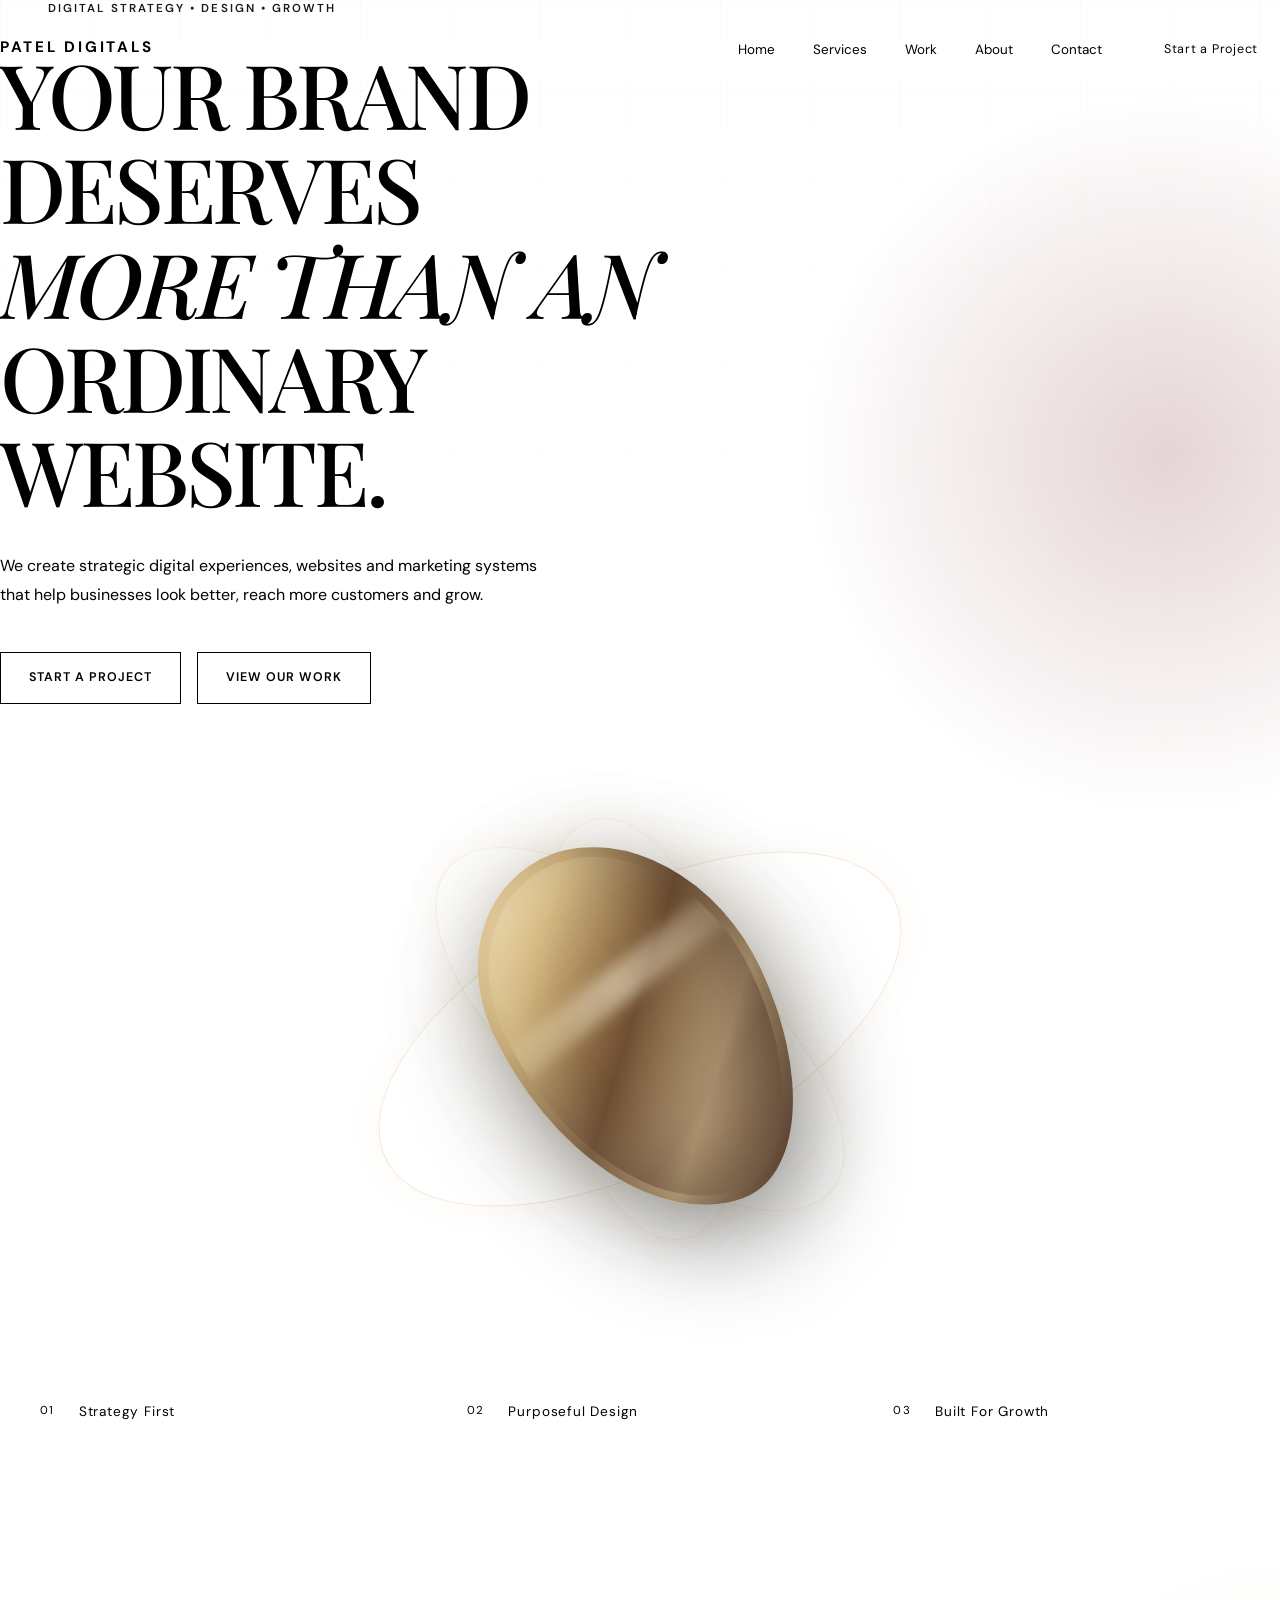
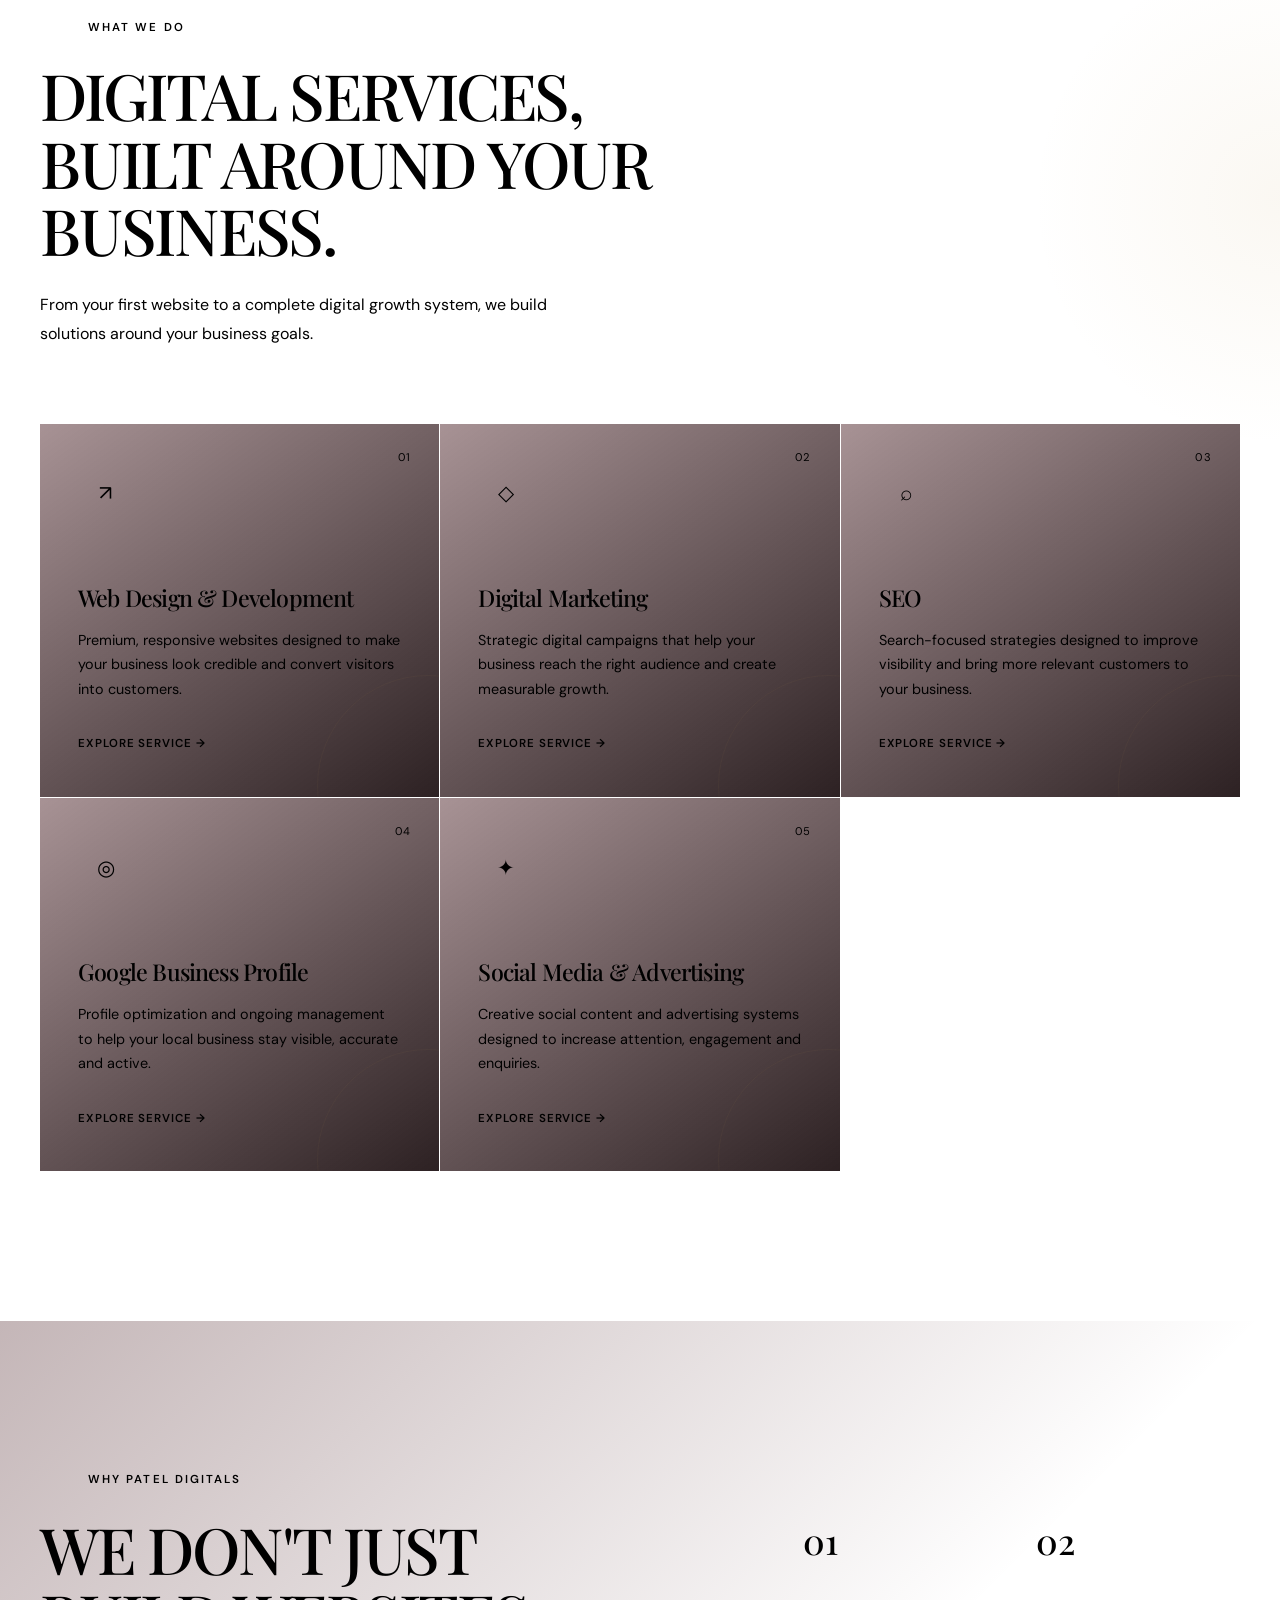
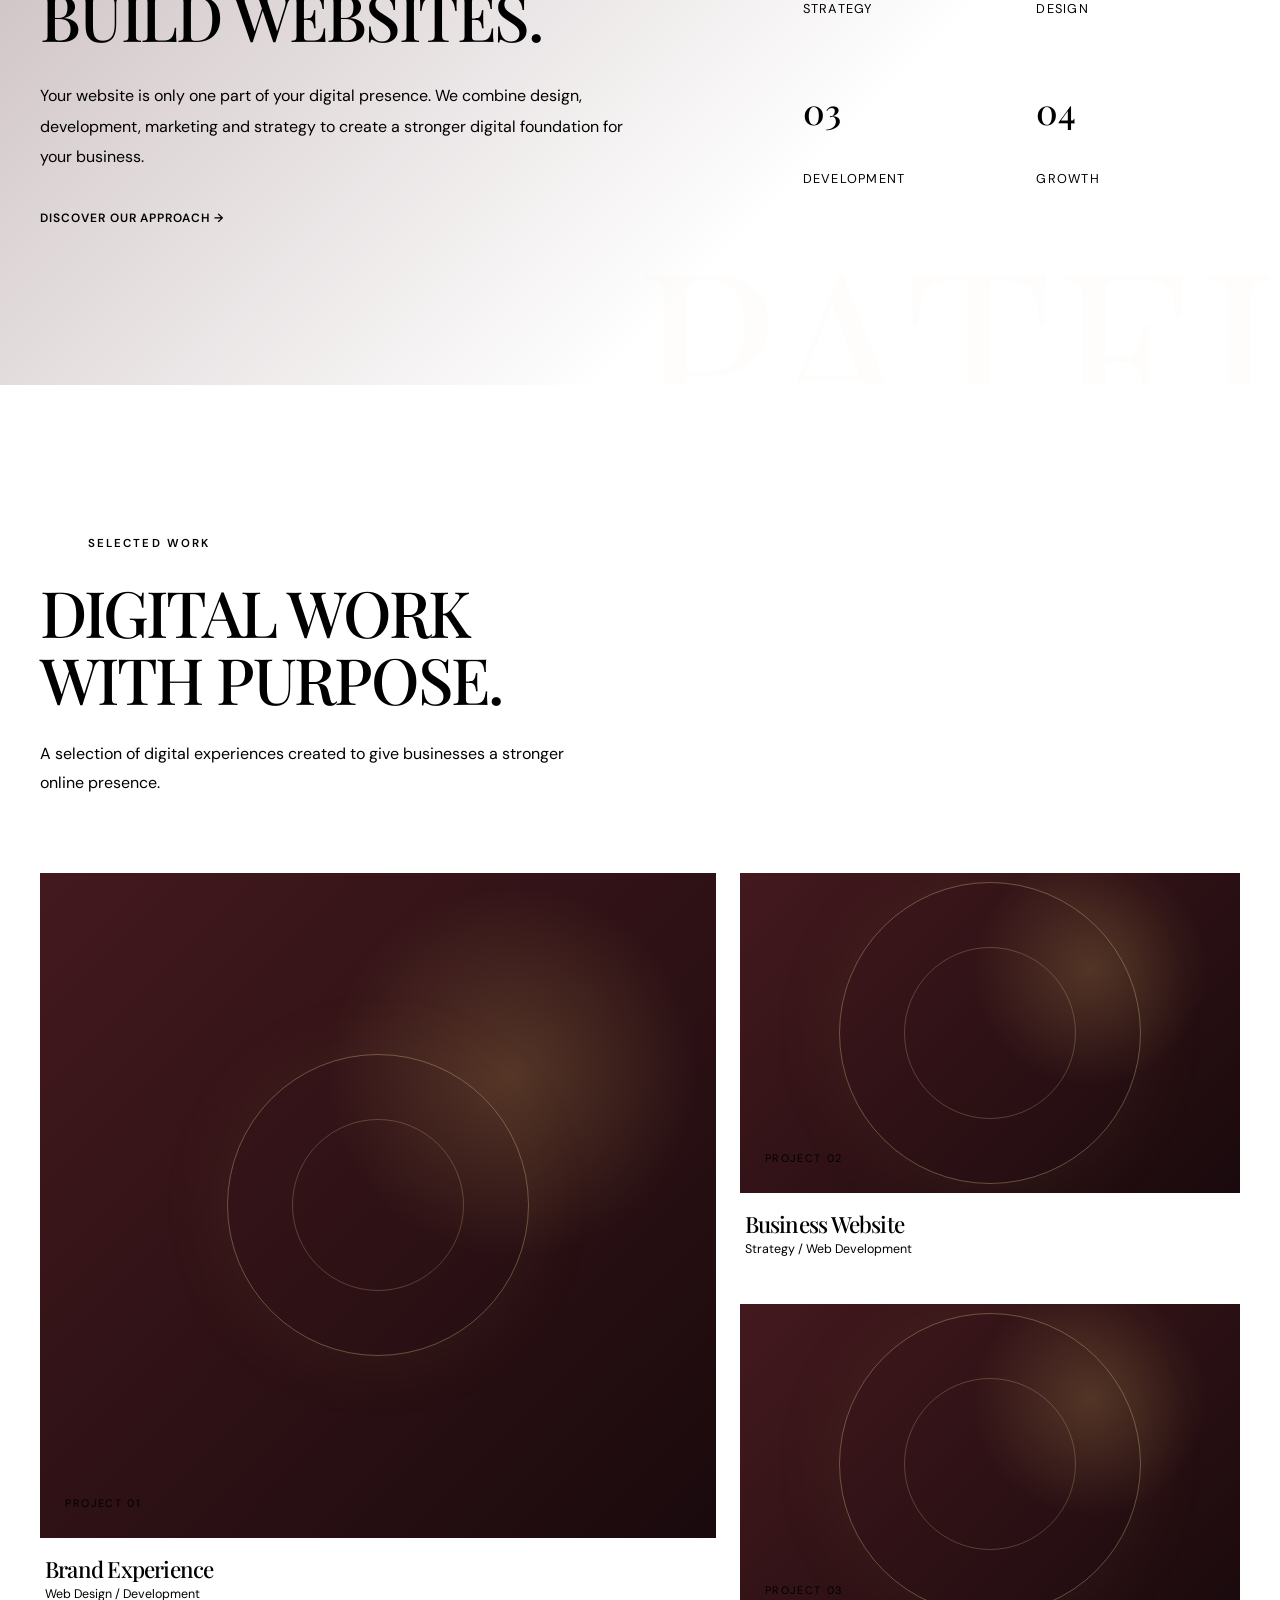
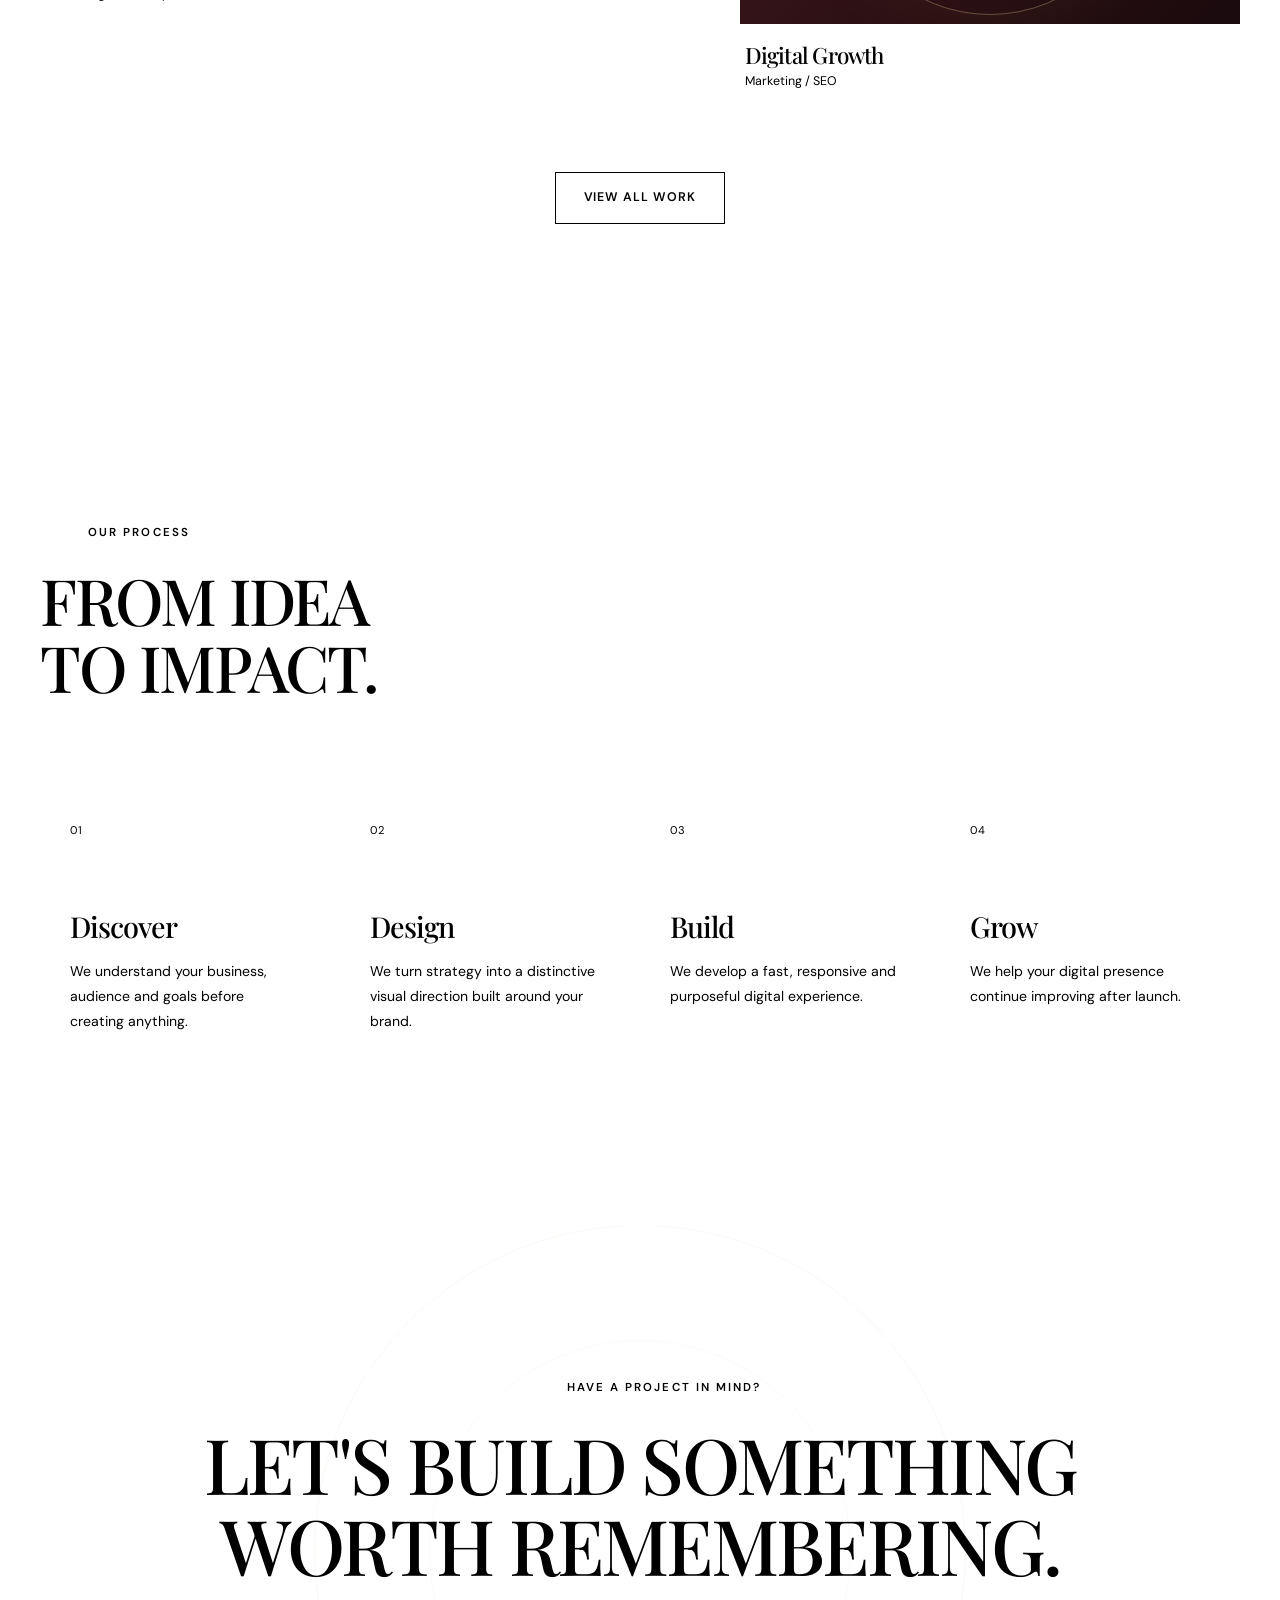
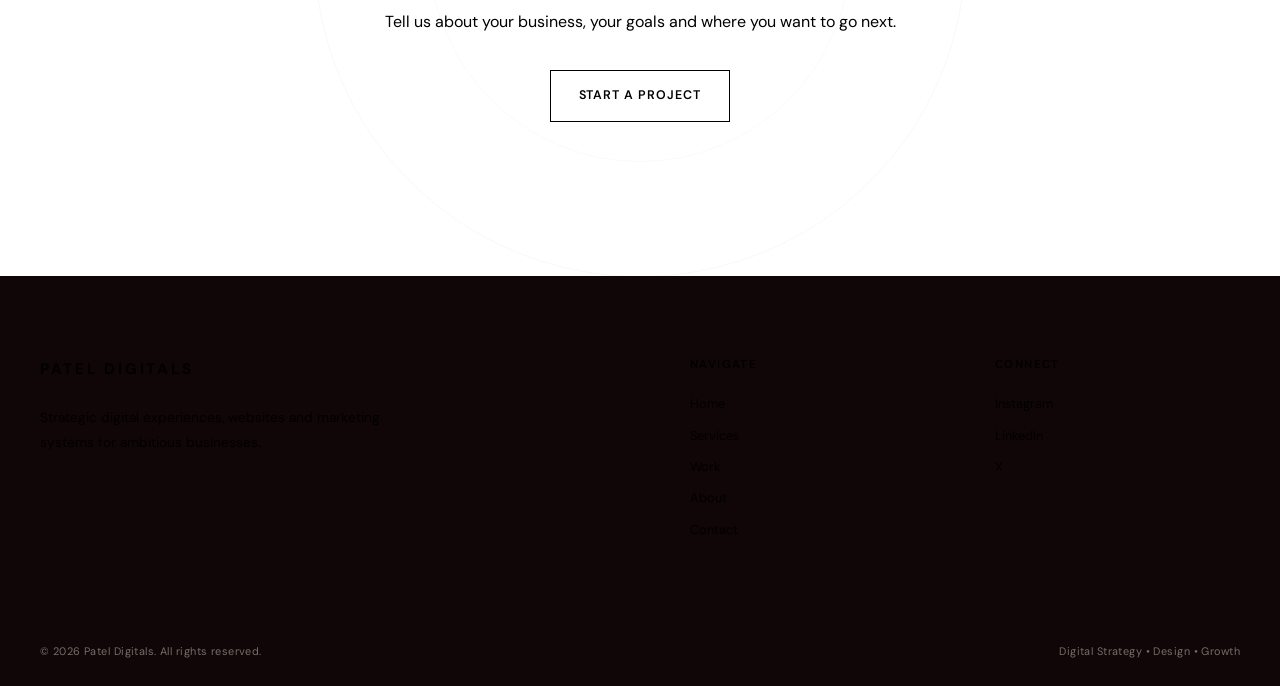
==== index.html @ 55281832 "Update index.html" ====
<!DOCTYPE html>
<html lang="en">

<head>
    <meta charset="UTF-8">

    <meta name="viewport" content="width=device-width, initial-scale=1.0">

    <meta name="description"
        content="Patel Digitals creates strategic websites, digital marketing systems and online experiences that help businesses grow.">

    <meta name="keywords"
        content="Patel Digitals, digital marketing, web development, SEO, Google Business Profile, social media marketing">

    <meta name="author" content="Patel Digitals">

    <title>Patel Digitals — Digital Experiences That Move Brands Forward</title>

    <!-- Google Fonts -->
    <link rel="preconnect" href="https://fonts.googleapis.com">
    <link rel="preconnect" href="https://fonts.gstatic.com" crossorigin>

    <link
        href="https://fonts.googleapis.com/css2?family=DM+Sans:wght@400;500;600;700&family=Playfair+Display:wght@500;600;700&display=swap"
        rel="stylesheet">

    <!-- Main CSS -->
    <link rel="stylesheet" href="css/style.css">

    <!-- Home CSS -->
    <link rel="stylesheet" href="css/home.css">

</head>

<body>

    <!-- =========================================
         NAVBAR
    ========================================== -->

    <header class="site-header">

        <nav class="navbar">

            <a href="index.html" class="brand">
                PATEL DIGITALS
            </a>

            <div class="nav-links">

                <a href="index.html">Home</a>

                <a href="services.html">Services</a>

                <a href="work.html">Work</a>

                <a href="about.html">About</a>

                <a href="contact.html">Contact</a>

            </div>

            <a href="contact.html" class="nav-project-btn">
                Start a Project
            </a>

            <button class="menu-toggle" aria-label="Open navigation menu">
                <span></span>
                <span></span>
                <span></span>
            </button>

        </nav>

    </header>


    <main>

        <!-- =========================================
             HERO SECTION
        ========================================== -->

        <section class="hero">

            <div class="hero-content">

                <p class="hero-eyebrow">
                    DIGITAL STRATEGY • DESIGN • GROWTH
                </p>

                <h1>
                    YOUR BRAND DESERVES
                    <span>MORE THAN AN</span>
                    ORDINARY WEBSITE.
                </h1>

                <p class="hero-description">
                    We create strategic digital experiences, websites
                    and marketing systems that help businesses look
                    better, reach more customers and grow.
                </p>

                <div class="hero-buttons">

                    <a href="contact.html" class="btn btn-primary">
                        Start a Project
                    </a>

                    <a href="work.html" class="btn btn-secondary">
                        View Our Work
                    </a>

                </div>

            </div>


            <!-- Premium Abstract Visual -->

            <div class="hero-visual">

                <div class="hero-orbit orbit-one"></div>

                <div class="hero-orbit orbit-two"></div>

                <div class="hero-orbit orbit-three"></div>

                <div class="hero-glow"></div>

                <div class="hero-shape">

                    <div class="shape-inner"></div>

                </div>

                <div class="hero-line line-one"></div>

                <div class="hero-line line-two"></div>

            </div>

        </section>


        <!-- =========================================
             TRUST / INTRO STRIP
        ========================================== -->

        <section class="intro-strip">

            <div class="intro-item">
                <span>01</span>
                <p>Strategy First</p>
            </div>

            <div class="intro-item">
                <span>02</span>
                <p>Purposeful Design</p>
            </div>

            <div class="intro-item">
                <span>03</span>
                <p>Built For Growth</p>
            </div>

        </section>


        <!-- =========================================
             SERVICES SECTION
        ========================================== -->

        <section class="services-section">

            <div class="section-heading">

                <p class="section-eyebrow">
                    WHAT WE DO
                </p>

                <h2>
                    DIGITAL SERVICES,
                    <span>BUILT AROUND YOUR BUSINESS.</span>
                </h2>

                <p class="section-description">
                    From your first website to a complete digital
                    growth system, we build solutions around your
                    business goals.
                </p>

            </div>


            <div class="services-grid">

                <article class="service-card">

                    <span class="service-number">01</span>

                    <div class="service-icon">
                        ↗
                    </div>

                    <h3>
                        Web Design &amp; Development
                    </h3>

                    <p>
                        Premium, responsive websites designed to
                        make your business look credible and convert
                        visitors into customers.
                    </p>

                    <a href="services.html">
                        Explore Service →
                    </a>

                </article>


                <article class="service-card">

                    <span class="service-number">02</span>

                    <div class="service-icon">
                        ◇
                    </div>

                    <h3>
                        Digital Marketing
                    </h3>

                    <p>
                        Strategic digital campaigns that help your
                        business reach the right audience and create
                        measurable growth.
                    </p>

                    <a href="services.html">
                        Explore Service →
                    </a>

                </article>


                <article class="service-card">

                    <span class="service-number">03</span>

                    <div class="service-icon">
                        ⌕
                    </div>

                    <h3>
                        SEO
                    </h3>

                    <p>
                        Search-focused strategies designed to improve
                        visibility and bring more relevant customers
                        to your business.
                    </p>

                    <a href="services.html">
                        Explore Service →
                    </a>

                </article>


                <article class="service-card">

                    <span class="service-number">04</span>

                    <div class="service-icon">
                        ◎
                    </div>

                    <h3>
                        Google Business Profile
                    </h3>

                    <p>
                        Profile optimization and ongoing management
                        to help your local business stay visible,
                        accurate and active.
                    </p>

                    <a href="services.html">
                        Explore Service →
                    </a>

                </article>


                <article class="service-card">

                    <span class="service-number">05</span>

                    <div class="service-icon">
                        ✦
                    </div>

                    <h3>
                        Social Media &amp; Advertising
                    </h3>

                    <p>
                        Creative social content and advertising
                        systems designed to increase attention,
                        engagement and enquiries.
                    </p>

                    <a href="services.html">
                        Explore Service →
                    </a>

                </article>

            </div>

        </section>


        <!-- =========================================
             WHY PATEL DIGITALS
        ========================================== -->

        <section class="about-preview">

            <div class="about-preview-content">

                <p class="section-eyebrow">
                    WHY PATEL DIGITALS
                </p>

                <h2>
                    WE DON'T JUST
                    <span>BUILD WEBSITES.</span>
                </h2>

                <p>
                    Your website is only one part of your digital
                    presence. We combine design, development,
                    marketing and strategy to create a stronger
                    digital foundation for your business.
                </p>

                <a href="about.html" class="text-link">
                    Discover Our Approach →
                </a>

            </div>


            <div class="about-preview-stats">

                <div class="stat">
                    <strong>01</strong>
                    <span>Strategy</span>
                </div>

                <div class="stat">
                    <strong>02</strong>
                    <span>Design</span>
                </div>

                <div class="stat">
                    <strong>03</strong>
                    <span>Development</span>
                </div>

                <div class="stat">
                    <strong>04</strong>
                    <span>Growth</span>
                </div>

            </div>

        </section>


        <!-- =========================================
             SELECTED WORK
        ========================================== -->

        <section class="work-section">

            <div class="section-heading work-heading">

                <p class="section-eyebrow">
                    SELECTED WORK
                </p>

                <h2>
                    DIGITAL WORK
                    <span>WITH PURPOSE.</span>
                </h2>

                <p class="section-description">
                    A selection of digital experiences created to
                    give businesses a stronger online presence.
                </p>

            </div>


            <div class="work-grid">

                <a href="work.html" class="work-card work-large">

                    <div class="work-image">
                        <span>PROJECT 01</span>
                    </div>

                    <div class="work-info">
                        <h3>Brand Experience</h3>
                        <p>Web Design / Development</p>
                    </div>

                </a>


                <a href="work.html" class="work-card">

                    <div class="work-image">
                        <span>PROJECT 02</span>
                    </div>

                    <div class="work-info">
                        <h3>Business Website</h3>
                        <p>Strategy / Web Development</p>
                    </div>

                </a>


                <a href="work.html" class="work-card">

                    <div class="work-image">
                        <span>PROJECT 03</span>
                    </div>

                    <div class="work-info">
                        <h3>Digital Growth</h3>
                        <p>Marketing / SEO</p>
                    </div>

                </a>

            </div>


            <div class="center-button">

                <a href="work.html" class="btn btn-secondary">
                    View All Work
                </a>

            </div>

        </section>


        <!-- =========================================
             PROCESS
        ========================================== -->

        <section class="process-section">

            <div class="section-heading">

                <p class="section-eyebrow">
                    OUR PROCESS
                </p>

                <h2>
                    FROM IDEA
                    <span>TO IMPACT.</span>
                </h2>

            </div>


            <div class="process-grid">

                <div class="process-item">

                    <span>01</span>

                    <h3>Discover</h3>

                    <p>
                        We understand your business, audience and
                        goals before creating anything.
                    </p>

                </div>


                <div class="process-item">

                    <span>02</span>

                    <h3>Design</h3>

                    <p>
                        We turn strategy into a distinctive visual
                        direction built around your brand.
                    </p>

                </div>


                <div class="process-item">

                    <span>03</span>

                    <h3>Build</h3>

                    <p>
                        We develop a fast, responsive and purposeful
                        digital experience.
                    </p>

                </div>


                <div class="process-item">

                    <span>04</span>

                    <h3>Grow</h3>

                    <p>
                        We help your digital presence continue
                        improving after launch.
                    </p>

                </div>

            </div>

        </section>


        <!-- =========================================
             FINAL CTA
        ========================================== -->

        <section class="final-cta">

            <p class="section-eyebrow">
                HAVE A PROJECT IN MIND?
            </p>

            <h2>
                LET'S BUILD SOMETHING
                <span>WORTH REMEMBERING.</span>
            </h2>

            <p>
                Tell us about your business, your goals and where
                you want to go next.
            </p>

            <a href="contact.html" class="btn btn-primary">
                Start a Project
            </a>

        </section>

    </main>


    <!-- =========================================
         FOOTER
    ========================================== -->

    <footer class="site-footer">

        <div class="footer-main">

            <div class="footer-brand">

                <a href="index.html">
                    PATEL DIGITALS
                </a>

                <p>
                    Strategic digital experiences,
                    websites and marketing systems
                    for ambitious businesses.
                </p>

            </div>


            <div class="footer-links">

                <div>
                    <h4>Navigate</h4>

                    <a href="index.html">Home</a>
                    <a href="services.html">Services</a>
                    <a href="work.html">Work</a>
                    <a href="about.html">About</a>
                    <a href="contact.html">Contact</a>
                </div>


                <div>
                    <h4>Connect</h4>

                    <a href="#">Instagram</a>
                    <a href="#">LinkedIn</a>
                    <a href="#">X</a>
                </div>

            </div>

        </div>


        <div class="footer-bottom">

            <p>
© <span data-current-year>2026</span> Patel Digitals. All rights reserved.            </p>

            <p>
                Digital Strategy • Design • Growth
            </p>

        </div>

    </footer>


    <!-- JavaScript -->
    <script src="js/script.js"></script>

</body>

</html>
---- css/style.css ----
```css
/* =========================================================
   PATEL DIGITALS
   PREMIUM LUXURY AGENCY
   GLOBAL DESIGN SYSTEM
========================================================= */


/* =========================================================
   01. ROOT VARIABLES
========================================================= */

:root {

    /* Brand Colors */
    --burgundy-black: #16090b;
    --burgundy-deep: #210d10;
    --burgundy: #351519;
    --burgundy-soft: #481c21;

    /* Gold */
    --gold: #c6a15b;
    --gold-light: #e1c98d;
    --gold-dark: #8f6d35;

    /* Typography */
    --ivory: #f4eee3;
    --ivory-soft: #d8d0c4;
    --muted: #a99f94;

    /* UI */
    --border: rgba(198, 161, 91, 0.25);
    --border-light: rgba(244, 238, 227, 0.12);

    /* Background */
    --background: #16090b;
    --background-alt: #1c0b0e;

    /* Effects */
    --shadow: 0 25px 70px rgba(0, 0, 0, 0.35);
    --gold-glow: 0 0 45px rgba(198, 161, 91, 0.12);

    /* Layout */
    --container: 1240px;
    --radius: 2px;

}


/* =========================================================
   02. RESET
========================================================= */

* {
    margin: 0;
    padding: 0;
    box-sizing: border-box;
}

html {
    scroll-behavior: smooth;
}

body {

    background:
        radial-gradient(
            circle at 75% 10%,
            rgba(99, 39, 43, 0.18),
            transparent 35%
        ),
        var(--background);

    color: var(--ivory);

    font-family: "DM Sans", sans-serif;

    line-height: 1.6;

    overflow-x: hidden;

    -webkit-font-smoothing: antialiased;
}


body::selection {
    background: var(--gold);
    color: var(--burgundy-black);
}


img {
    max-width: 100%;
    display: block;
}


a {
    color: inherit;
    text-decoration: none;
}


button {
    font: inherit;
}


ul,
ol {
    list-style: none;
}


/* =========================================================
   03. GLOBAL CONTAINER
========================================================= */

.container {

    width: min(
        calc(100% - 80px),
        var(--container)
    );

    margin-inline: auto;
}


/* =========================================================
   04. TYPOGRAPHY
========================================================= */

h1,
h2,
h3 {

    font-family: "Playfair Display", serif;

    font-weight: 500;

    letter-spacing: -0.035em;

    line-height: 1.05;
}


h1 {
    font-size: clamp(3.5rem, 7vw, 7rem);
}


h2 {
    font-size: clamp(2.8rem, 5vw, 5.5rem);
}


h3 {
    font-size: 1.7rem;
}


p {
    color: var(--ivory-soft);
}


/* =========================================================
   05. SECTION EYEBROW
========================================================= */

.section-eyebrow,
.hero-eyebrow {

    display: flex;

    align-items: center;

    gap: 14px;

    color: var(--gold-light);

    font-family: "DM Sans", sans-serif;

    font-size: 0.72rem;

    font-weight: 600;

    letter-spacing: 0.18em;

    text-transform: uppercase;
}


.section-eyebrow::before,
.hero-eyebrow::before {

    content: "";

    width: 34px;

    height: 1px;

    background: var(--gold);
}


/* =========================================================
   06. HEADER / NAVBAR
========================================================= */

.site-header {

    position: absolute;

    top: 0;
    left: 0;

    width: 100%;

    z-index: 100;
}


.navbar {

    width: min(
        calc(100% - 80px),
        var(--container)
    );

    min-height: 100px;

    margin: auto;

    display: flex;

    align-items: center;

    justify-content: space-between;

    gap: 40px;

    border-bottom: 1px solid var(--border-light);
}


/* Brand */

.brand {

    font-family: "DM Sans", sans-serif;

    font-size: 0.95rem;

    font-weight: 700;

    letter-spacing: 0.18em;

    color: var(--ivory);

    white-space: nowrap;
}


.brand::after {

    content: "";

    display: block;

    width: 28px;

    height: 1px;

    margin-top: 5px;

    background: var(--gold);
}


/* Navigation */

.nav-links {

    display: flex;

    align-items: center;

    gap: 38px;

    margin-left: auto;
}


.nav-links a {

    position: relative;

    color: var(--ivory-soft);

    font-size: 0.84rem;

    transition:
        color 0.3s ease;
}


.nav-links a::after {

    content: "";

    position: absolute;

    left: 0;
    bottom: -8px;

    width: 0;
    height: 1px;

    background: var(--gold);

    transition: width 0.3s ease;
}


.nav-links a:hover {

    color: var(--ivory);
}


.nav-links a:hover::after {

    width: 100%;
}


/* Navbar Project Button */

.nav-project-btn {

    padding: 13px 22px;

    border: 1px solid var(--gold);

    color: var(--ivory);

    font-size: 0.78rem;

    letter-spacing: 0.06em;

    transition:
        background 0.3s ease,
        color 0.3s ease,
        box-shadow 0.3s ease;
}


.nav-project-btn:hover {

    background: var(--gold);

    color: var(--burgundy-black);

    box-shadow: var(--gold-glow);
}


/* Mobile Menu */

.menu-toggle {

    display: none;

    width: 42px;
    height: 42px;

    border: 1px solid var(--border);

    background: transparent;

    cursor: pointer;

    flex-direction: column;

    align-items: center;

    justify-content: center;

    gap: 5px;
}


.menu-toggle span {

    width: 18px;
    height: 1px;

    background: var(--ivory);
}


/* =========================================================
   07. BUTTON SYSTEM
========================================================= */

.btn {

    display: inline-flex;

    align-items: center;

    justify-content: center;

    min-height: 52px;

    padding: 0 28px;

    border: 1px solid transparent;

    font-size: 0.78rem;

    font-weight: 600;

    letter-spacing: 0.08em;

    text-transform: uppercase;

    transition:
        transform 0.3s ease,
        background 0.3s ease,
        color 0.3s ease,
        border-color 0.3s ease,
        box-shadow 0.3s ease;
}


.btn:hover {

    transform: translateY(-3px);
}


/* Primary */

.btn-primary {

    background: var(--gold);

    color: var(--burgundy-black);

    border-color: var(--gold);
}


.btn-primary:hover {

    background: var(--gold-light);

    box-shadow: 0 15px 40px rgba(198, 161, 91, 0.16);
}


/* Secondary */

.btn-secondary {

    background: transparent;

    color: var(--ivory);

    border-color: var(--border);
}


.btn-secondary:hover {

    border-color: var(--gold);

    color: var(--gold-light);

    background: rgba(198, 161, 91, 0.04);
}


/* =========================================================
   08. SECTION HEADING
========================================================= */

.section-heading {

    max-width: 850px;

    margin-bottom: 75px;
}


.section-heading h2 {

    margin-top: 24px;

    color: var(--ivory);
}


.section-heading h2 span {

    display: block;

    color: var(--gold-light);
}


.section-description {

    max-width: 570px;

    margin-top: 28px;

    font-size: 1rem;

    line-height: 1.8;

    color: var(--muted);
}


/* =========================================================
   09. INTRO STRIP
========================================================= */

.intro-strip {

    display: grid;

    grid-template-columns: repeat(3, 1fr);

    border-top: 1px solid var(--border);

    border-bottom: 1px solid var(--border);

    background: rgba(255, 255, 255, 0.015);
}


.intro-item {

    min-height: 115px;

    padding: 25px 40px;

    display: flex;

    align-items: center;

    gap: 24px;

    border-right: 1px solid var(--border);
}


.intro-item:last-child {
    border-right: none;
}


.intro-item span {

    color: var(--gold);

    font-size: 0.72rem;

    letter-spacing: 0.12em;
}


.intro-item p {

    color: var(--ivory);

    font-size: 0.85rem;

    letter-spacing: 0.06em;
}


/* =========================================================
   10. SERVICES
========================================================= */

.services-section {

    padding: 150px 40px;

    max-width: var(--container);

    margin: auto;
}


.services-grid {

    display: grid;

    grid-template-columns: repeat(3, 1fr);

    gap: 1px;

    background: var(--border);
}


.service-card {

    position: relative;

    min-height: 350px;

    padding: 42px 38px;

    background:
        linear-gradient(
            145deg,
            rgba(72, 28, 33, 0.48),
            rgba(22, 9, 11, 0.9)
        );

    overflow: hidden;

    transition:
        transform 0.4s ease,
        background 0.4s ease;
}


.service-card::before {

    content: "";

    position: absolute;

    top: 0;
    left: 0;

    width: 100%;
    height: 1px;

    background:
        linear-gradient(
            90deg,
            transparent,
            var(--gold),
            transparent
        );

    opacity: 0;

    transition: opacity 0.4s ease;
}


.service-card:hover {

    background:
        linear-gradient(
            145deg,
            rgba(91, 37, 42, 0.6),
            rgba(22, 9, 11, 0.95)
        );

    transform: translateY(-6px);

    z-index: 2;
}


.service-card:hover::before {
    opacity: 1;
}


.service-number {

    position: absolute;

    top: 25px;
    right: 28px;

    color: var(--gold);

    font-size: 0.7rem;

    letter-spacing: 0.12em;
}


.service-icon {

    width: 55px;
    height: 55px;

    margin-bottom: 65px;

    display: flex;

    align-items: center;
    justify-content: center;

    border: 1px solid var(--border);

    color: var(--gold-light);

    font-size: 1.3rem;
}


.service-card h3 {

    margin-bottom: 18px;

    color: var(--ivory);

    font-size: 1.45rem;
}


.service-card p {

    max-width: 330px;

    margin-bottom: 28px;

    color: var(--muted);

    font-size: 0.9rem;

    line-height: 1.7;
}


.service-card a {

    color: var(--gold-light);

    font-size: 0.72rem;

    font-weight: 600;

    letter-spacing: 0.08em;

    text-transform: uppercase;
}


/* =========================================================
   11. ABOUT PREVIEW
========================================================= */

.about-preview {

    padding: 150px max(40px, calc((100vw - 1240px) / 2));

    display: grid;

    grid-template-columns: 1.15fr 0.85fr;

    gap: 100px;

    background:
        linear-gradient(
            135deg,
            rgba(72, 28, 33, 0.32),
            transparent 65%
        );

    border-top: 1px solid var(--border-light);

    border-bottom: 1px solid var(--border-light);
}


.about-preview-content {

    max-width: 700px;
}


.about-preview-content h2 {

    margin-top: 25px;

    font-size: clamp(3rem, 5vw, 5.3rem);
}


.about-preview-content h2 span {

    display: block;

    color: var(--gold-light);
}


.about-preview-content > p:not(.section-eyebrow) {

    max-width: 590px;

    margin: 32px 0;

    color: var(--muted);

    line-height: 1.9;
}


.text-link {

    display: inline-block;

    color: var(--gold-light);

    font-size: 0.75rem;

    font-weight: 600;

    letter-spacing: 0.08em;

    text-transform: uppercase;

    border-bottom: 1px solid var(--gold);

    padding-bottom: 7px;
}


/* Stats */

.about-preview-stats {

    display: grid;

    grid-template-columns: repeat(2, 1fr);

    align-content: center;
}


.stat {

    min-height: 170px;

    padding: 30px;

    border-left: 1px solid var(--border);

    border-bottom: 1px solid var(--border);
}


.stat:nth-child(2n) {
    border-right: 1px solid var(--border);
}


.stat:nth-last-child(-n + 2) {
    border-bottom: none;
}


.stat strong {

    display: block;

    margin-bottom: 25px;

    color: var(--gold);

    font-family: "Playfair Display", serif;

    font-size: 2.2rem;

    font-weight: 500;
}


.stat span {

    color: var(--ivory-soft);

    font-size: 0.8rem;

    text-transform: uppercase;

    letter-spacing: 0.1em;
}


/* =========================================================
   12. WORK
========================================================= */

.work-section {

    max-width: var(--container);

    margin: auto;

    padding: 150px 40px;
}


.work-heading {

    display: flex;

    flex-direction: column;
}


.work-grid {

    display: grid;

    grid-template-columns: 1.35fr 1fr;

    gap: 24px;
}


.work-card {

    display: block;
}


.work-card:first-child {

    grid-row: span 2;
}


.work-image {

    position: relative;

    min-height: 320px;

    display: flex;

    align-items: flex-end;

    padding: 25px;

    overflow: hidden;

    background:
        radial-gradient(
            circle at 70% 30%,
            rgba(198, 161, 91, 0.25),
            transparent 28%
        ),
        linear-gradient(
            135deg,
            #43191e,
            #1a0a0d
        );

    border: 1px solid var(--border);

    transition: transform 0.5s ease;
}


.work-large .work-image {

    min-height: 665px;
}


.work-image::before {

    content: "";

    position: absolute;

    width: 300px;
    height: 300px;

    top: 50%;
    left: 50%;

    transform: translate(-50%, -50%);

    border: 1px solid rgba(225, 201, 141, 0.35);

    border-radius: 50%;

    box-shadow:
        0 0 80px rgba(198, 161, 91, 0.08);

    transition:
        transform 0.8s ease;
}


.work-image::after {

    content: "";

    position: absolute;

    width: 170px;
    height: 170px;

    top: 50%;
    left: 50%;

    transform: translate(-50%, -50%);

    border: 1px solid rgba(225, 201, 141, 0.25);

    border-radius: 50%;
}


.work-card:hover .work-image {

    transform: translateY(-5px);
}


.work-card:hover .work-image::before {

    transform:
        translate(-50%, -50%)
        rotate(20deg)
        scale(1.12);
}


.work-image span {

    position: relative;

    z-index: 2;

    color: var(--gold-light);

    font-size: 0.68rem;

    letter-spacing: 0.15em;
}


.work-info {

    padding: 20px 5px;
}


.work-info h3 {

    color: var(--ivory);

    font-size: 1.4rem;
}


.work-info p {

    margin-top: 4px;

    color: var(--muted);

    font-size: 0.78rem;
}


.center-button {

    margin-top: 60px;

    text-align: center;
}


/* =========================================================
   13. PROCESS
========================================================= */

.process-section {

    padding: 150px max(40px, calc((100vw - 1240px) / 2));

    border-top: 1px solid var(--border-light);

    background: var(--background-alt);
}


.process-grid {

    display: grid;

    grid-template-columns: repeat(4, 1fr);

    border-top: 1px solid var(--border);

    border-bottom: 1px solid var(--border);
}


.process-item {

    min-height: 300px;

    padding: 40px 30px;

    border-right: 1px solid var(--border);
}


.process-item:last-child {
    border-right: none;
}


.process-item > span {

    color: var(--gold);

    font-size: 0.7rem;

    letter-spacing: 0.12em;
}


.process-item h3 {

    margin-top: 70px;

    margin-bottom: 18px;

    font-size: 1.8rem;
}


.process-item p {

    max-width: 230px;

    color: var(--muted);

    font-size: 0.88rem;

    line-height: 1.75;
}


/* =========================================================
   14. FINAL CTA
========================================================= */

.final-cta {

    min-height: 650px;

    padding: 120px 40px;

    display: flex;

    flex-direction: column;

    align-items: center;

    justify-content: center;

    text-align: center;

    background:
        radial-gradient(
            circle at center,
            rgba(99, 39, 43, 0.5),
            transparent 48%
        ),
        var(--burgundy-black);

    border-top: 1px solid var(--border);
}


.final-cta h2 {

    max-width: 1000px;

    margin: 25px auto;

    font-size: clamp(3.2rem, 6vw, 6.5rem);
}


.final-cta h2 span {

    display: block;

    color: var(--gold-light);
}


.final-cta > p:not(.section-eyebrow) {

    max-width: 560px;

    margin-bottom: 35px;

    color: var(--muted);
}


/* =========================================================
   15. FOOTER
========================================================= */

.site-footer {

    padding: 80px max(40px, calc((100vw - 1240px) / 2)) 25px;

    border-top: 1px solid var(--border);

    background: #100608;
}


.footer-main {

    display: grid;

    grid-template-columns: 1fr 1fr;

    gap: 100px;

    padding-bottom: 70px;
}


.footer-brand > a {

    font-weight: 700;

    font-size: 0.95rem;

    letter-spacing: 0.18em;
}


.footer-brand p {

    max-width: 350px;

    margin-top: 25px;

    color: var(--muted);

    font-size: 0.85rem;

    line-height: 1.8;
}


.footer-links {

    display: grid;

    grid-template-columns: repeat(2, 1fr);

    gap: 60px;
}


.footer-links h4 {

    margin-bottom: 20px;

    color: var(--gold-light);

    font-size: 0.72rem;

    font-weight: 600;

    letter-spacing: 0.12em;

    text-transform: uppercase;
}


.footer-links a {

    display: block;

    width: fit-content;

    margin-bottom: 11px;

    color: var(--muted);

    font-size: 0.8rem;

    transition: color 0.3s ease;
}


.footer-links a:hover {

    color: var(--ivory);
}


.footer-bottom {

    display: flex;

    align-items: center;

    justify-content: space-between;

    gap: 30px;

    padding-top: 22px;

    border-top: 1px solid var(--border-light);
}


.footer-bottom p {

    color: #766e67;

    font-size: 0.68rem;

    letter-spacing: 0.04em;
}


/* =========================================================
   16. SCROLLBAR
========================================================= */

::-webkit-scrollbar {
    width: 8px;
}


::-webkit-scrollbar-track {
    background: var(--burgundy-black);
}


::-webkit-scrollbar-thumb {

    background: var(--burgundy-soft);

    border-radius: 10px;
}


::-webkit-scrollbar-thumb:hover {

    background: var(--gold-dark);
}


/* =========================================================
   17. RESPONSIVE — TABLET
========================================================= */

@media (max-width: 1000px) {

    .navbar {

        width: min(
            calc(100% - 50px),
            var(--container)
        );
    }


    .nav-links {

        gap: 22px;
    }


    .nav-project-btn {
        display: none;
    }


    .services-grid {

        grid-template-columns: repeat(2, 1fr);
    }


    .about-preview {

        grid-template-columns: 1fr;

        gap: 70px;
    }


    .work-grid {

        grid-template-columns: 1fr 1fr;
    }


    .work-card:first-child {

        grid-column: span 2;

        grid-row: auto;
    }


    .work-large .work-image {

        min-height: 500px;
    }


    .process-grid {

        grid-template-columns: repeat(2, 1fr);
    }


    .process-item:nth-child(2) {

        border-right: none;
    }


    .process-item:nth-child(-n + 2) {

        border-bottom: 1px solid var(--border);
    }


    .footer-main {

        grid-template-columns: 1fr;
    }

}


/* =========================================================
   18. RESPONSIVE — MOBILE
========================================================= */

@media (max-width: 700px) {

    .container {

        width: calc(100% - 40px);
    }


    .navbar {

        width: calc(100% - 40px);

        min-height: 82px;
    }


    .nav-links {

        display: none;
    }


    .menu-toggle {

        display: flex;
    }


    h1 {

        font-size: clamp(3rem, 15vw, 5rem);
    }


    h2 {

        font-size: clamp(2.6rem, 13vw, 4.5rem);
    }


    .intro-strip {

        grid-template-columns: 1fr;
    }


    .intro-item {

        min-height: 85px;

        padding: 20px;
        
        border-right: none;

        border-bottom: 1px solid var(--border);
    }


    .intro-item:last-child {

        border-bottom: none;
    }


    .services-section,
    .work-section {

        padding: 100px 20px;
    }


    .services-grid {

        grid-template-columns: 1fr;
    }


    .service-card {

        min-height: 320px;

        padding: 35px 28px;
    }


    .service-icon {

        margin-bottom: 50px;
    }


    .about-preview {

        padding: 100px 20px;

        gap: 60px;
    }


    .about-preview-stats {

        grid-template-columns: 1fr 1fr;
    }


    .stat {

        min-height: 140px;

        padding: 22px;
    }


    .work-grid {

        grid-template-columns: 1fr;
    }


    .work-card:first-child {

        grid-column: auto;
    }


    .work-large .work-image,
    .work-image {

        min-height: 380px;
    }


    .process-section {

        padding: 100px 20px;
    }


    .process-grid {

        grid-template-columns: 1fr;
    }


    .process-item {

        min-height: auto;

        padding: 35px 25px;

        border-right: none;

        border-bottom: 1px solid var(--border);
    }


    .process-item:nth-child(2) {

        border-right: none;
    }


    .process-item:last-child {

        border-bottom: none;
    }


    .process-item h3 {

        margin-top: 40px;
    }


    .final-cta {

        min-height: 550px;

        padding: 90px 20px;
    }


    .footer-main {

        gap: 60px;
    }


    .footer-links {

        gap: 30px;
    }


    .footer-bottom {

        flex-direction: column;

        align-items: flex-start;

        gap: 8px;
    }

}


/* =========================================================
   END OF GLOBAL STYLE
========================================================= */
```
---- css/home.css ----
```css
/* =========================================================
   PATEL DIGITALS
   HOMEPAGE VISUAL SYSTEM
========================================================= */


/* =========================================================
   01. HERO
========================================================= */

.hero {

    position: relative;

    min-height: 900px;

    max-width: 1440px;

    margin: 0 auto;

    padding: 180px 40px 100px;

    display: grid;

    grid-template-columns: 1.05fr 0.95fr;

    align-items: center;

    gap: 60px;

    overflow: hidden;
}


/* Ambient background */

.hero::before {

    content: "";

    position: absolute;

    width: 750px;
    height: 750px;

    right: -260px;
    top: 80px;

    background:
        radial-gradient(
            circle,
            rgba(137, 61, 65, 0.22),
            rgba(22, 9, 11, 0) 68%
        );

    pointer-events: none;
}


/* Subtle grid */

.hero::after {

    content: "";

    position: absolute;

    inset: 0;

    background-image:
        linear-gradient(
            rgba(198, 161, 91, 0.035) 1px,
            transparent 1px
        ),
        linear-gradient(
            90deg,
            rgba(198, 161, 91, 0.035) 1px,
            transparent 1px
        );

    background-size: 90px 90px;

    mask-image:
        linear-gradient(
            to bottom,
            black,
            transparent 85%
        );

    pointer-events: none;
}


/* =========================================================
   02. HERO CONTENT
========================================================= */

.hero-content {

    position: relative;

    z-index: 5;

    max-width: 760px;
}


.hero-eyebrow {

    margin-bottom: 28px;

    opacity: 0.9;
}


.hero-content h1 {

    max-width: 850px;

    margin: 0;

    color: var(--ivory);

    text-wrap: balance;
}


.hero-content h1 span {

    display: block;

    color: var(--gold-light);

    font-style: italic;

    font-weight: 500;
}


.hero-description {

    max-width: 570px;

    margin-top: 34px;

    color: var(--muted);

    font-size: 1rem;

    line-height: 1.85;
}


.hero-buttons {

    display: flex;

    align-items: center;

    gap: 16px;

    margin-top: 42px;
}


/* =========================================================
   03. HERO VISUAL
========================================================= */

.hero-visual {

    position: relative;

    width: 100%;

    min-height: 650px;

    display: flex;

    align-items: center;

    justify-content: center;
}


/* Main glow */

.hero-glow {

    position: absolute;

    width: 420px;
    height: 420px;

    border-radius: 50%;

    background:
        radial-gradient(
            circle,
            rgba(198, 161, 91, 0.18),
            rgba(198, 161, 91, 0.04) 42%,
            transparent 72%
        );

    filter: blur(12px);

    animation: heroGlow 7s ease-in-out infinite alternate;
}


@keyframes heroGlow {

    from {

        transform: scale(0.92);

        opacity: 0.65;
    }

    to {

        transform: scale(1.08);

        opacity: 1;
    }
}


/* =========================================================
   04. ABSTRACT ORBITS
========================================================= */

.hero-orbit {

    position: absolute;

    border: 1px solid rgba(225, 201, 141, 0.38);

    border-radius: 50%;

    transform-style: preserve-3d;

    box-shadow:
        0 0 35px rgba(198, 161, 91, 0.06);
}


.orbit-one {

    width: 570px;
    height: 270px;

    transform:
        rotate(-25deg)
        skewX(-8deg);

    animation:
        orbitFloatOne 9s ease-in-out infinite;
}


.orbit-two {

    width: 500px;
    height: 220px;

    transform:
        rotate(42deg)
        skewX(-8deg);

    border-color:
        rgba(225, 201, 141, 0.23);

    animation:
        orbitFloatTwo 11s ease-in-out infinite;
}


.orbit-three {

    width: 430px;
    height: 190px;

    transform:
        rotate(78deg);

    border-color:
        rgba(225, 201, 141, 0.18);

    animation:
        orbitFloatThree 13s ease-in-out infinite;
}


@keyframes orbitFloatOne {

    0%,
    100% {

        transform:
            rotate(-25deg)
            skewX(-8deg)
            translateY(0);
    }

    50% {

        transform:
            rotate(-20deg)
            skewX(-8deg)
            translateY(-15px);
    }
}


@keyframes orbitFloatTwo {

    0%,
    100% {

        transform:
            rotate(42deg)
            skewX(-8deg)
            translateY(0);
    }

    50% {

        transform:
            rotate(47deg)
            skewX(-8deg)
            translateY(18px);
    }
}


@keyframes orbitFloatThree {

    0%,
    100% {

        transform:
            rotate(78deg)
            scale(1);
    }

    50% {

        transform:
            rotate(84deg)
            scale(1.04);
    }
}


/* =========================================================
   05. CENTRAL ABSTRACT FORM
========================================================= */

.hero-shape {

    position: relative;

    width: 270px;
    height: 390px;

    z-index: 3;

    border-radius:
        48%
        52%
        42%
        58%
        /
        38%
        46%
        54%
        62%;

    transform:
        rotate(-25deg)
        skewY(5deg);

    background:
        linear-gradient(
            130deg,
            rgba(244, 224, 180, 0.95) 0%,
            rgba(198, 161, 91, 0.82) 24%,
            rgba(106, 69, 34, 0.9) 48%,
            rgba(227, 197, 133, 0.78) 68%,
            rgba(75, 42, 28, 0.96) 100%
        );

    box-shadow:
        inset -30px -30px 70px rgba(36, 15, 12, 0.5),
        inset 25px 20px 50px rgba(255, 239, 195, 0.25),
        0 35px 100px rgba(0, 0, 0, 0.45),
        0 0 90px rgba(198, 161, 91, 0.13);

    animation:
        centralFloat 8s ease-in-out infinite;
}


@keyframes centralFloat {

    0%,
    100% {

        transform:
            rotate(-25deg)
            skewY(5deg)
            translateY(0);
    }

    50% {

        transform:
            rotate(-21deg)
            skewY(5deg)
            translateY(-15px);
    }
}


/* Inner reflective surface */

.shape-inner {

    position: absolute;

    inset: 10px;

    border-radius:
        inherit;

    background:
        linear-gradient(
            145deg,
            rgba(255, 247, 221, 0.28),
            transparent 35%,
            rgba(54, 26, 22, 0.32) 70%,
            rgba(255, 226, 161, 0.12)
        );

    overflow: hidden;
}


.shape-inner::before {

    content: "";

    position: absolute;

    width: 150%;

    height: 35px;

    left: -25%;

    top: 32%;

    transform: rotate(-18deg);

    background:
        linear-gradient(
            90deg,
            transparent,
            rgba(255, 247, 221, 0.5),
            transparent
        );

    filter: blur(7px);
}


/* =========================================================
   06. HERO DECORATIVE LINES
========================================================= */

.hero-line {

    position: absolute;

    width: 170px;

    height: 1px;

    background:
        linear-gradient(
            90deg,
            transparent,
            var(--gold),
            transparent
        );

    opacity: 0.7;
}


.line-one {

    right: 7%;

    top: 25%;

    transform: rotate(-35deg);
}


.line-two {

    left: 8%;

    bottom: 23%;

    transform: rotate(28deg);

    opacity: 0.4;
}


/* =========================================================
   07. SERVICE CARD ENHANCEMENTS
========================================================= */

.services-section {

    position: relative;
}


.services-section::before {

    content: "";

    position: absolute;

    top: 80px;

    right: -250px;

    width: 500px;
    height: 500px;

    background:
        radial-gradient(
            circle,
            rgba(198, 161, 91, 0.08),
            transparent 70%
        );

    pointer-events: none;
}


.service-card {

    backdrop-filter: blur(12px);

    -webkit-backdrop-filter: blur(12px);
}


.service-card::after {

    content: "";

    position: absolute;

    right: -100px;
    bottom: -100px;

    width: 220px;
    height: 220px;

    border-radius: 50%;

    border: 1px solid rgba(198, 161, 91, 0.05);

    transition:
        transform 0.6s ease;
}


.service-card:hover::after {

    transform: scale(1.4);
}


/* =========================================================
   08. SECTION DECORATION
========================================================= */

.work-section,
.process-section,
.services-section {

    position: relative;
}


.work-section::before,
.process-section::before {

    content: "";

    position: absolute;

    left: 50%;

    top: 0;

    width: 1px;

    height: 100px;

    background:
        linear-gradient(
            to bottom,
            var(--gold),
            transparent
        );

    opacity: 0.25;
}


/* =========================================================
   09. ABOUT PREVIEW EFFECT
========================================================= */

.about-preview {

    position: relative;

    overflow: hidden;
}


.about-preview::after {

    content: "PATEL";

    position: absolute;

    right: -60px;

    bottom: -80px;

    font-family: "Playfair Display", serif;

    font-size: 15rem;

    line-height: 1;

    color: rgba(198, 161, 91, 0.025);

    pointer-events: none;
}


/* =========================================================
   10. PROCESS EFFECT
========================================================= */

.process-item {

    position: relative;

    transition:
        background 0.35s ease;
}


.process-item:hover {

    background:
        linear-gradient(
            135deg,
            rgba(198, 161, 91, 0.04),
            transparent
        );
}


.process-item > span {

    position: relative;

    display: inline-block;
}


.process-item > span::after {

    content: "";

    position: absolute;

    left: 0;

    bottom: -10px;

    width: 20px;

    height: 1px;

    background: var(--gold);
}


/* =========================================================
   11. FINAL CTA DECORATION
========================================================= */

.final-cta {

    position: relative;

    overflow: hidden;
}


.final-cta::before {

    content: "";

    position: absolute;

    width: 650px;
    height: 650px;

    border: 1px solid rgba(198, 161, 91, 0.08);

    border-radius: 50%;

    left: 50%;
    top: 50%;

    transform:
        translate(-50%, -50%)
        scale(1);

    pointer-events: none;
}


.final-cta::after {

    content: "";

    position: absolute;

    width: 420px;
    height: 420px;

    border: 1px solid rgba(198, 161, 91, 0.05);

    border-radius: 50%;

    left: 50%;
    top: 50%;

    transform:
        translate(-50%, -50%);

    pointer-events: none;
}


.final-cta > * {

    position: relative;

    z-index: 2;
}


/* =========================================================
   12. MOBILE HERO
========================================================= */

@media (max-width: 1000px) {

    .hero {

        min-height: 850px;

        grid-template-columns: 1fr;

        padding-top: 170px;

        gap: 30px;
    }


    .hero-content {

        max-width: 850px;
    }


    .hero-visual {

        min-height: 500px;

        margin-top: -20px;
    }


    .hero-shape {

        width: 210px;
        height: 310px;
    }


    .orbit-one {

        width: 480px;
        height: 230px;
    }


    .orbit-two {

        width: 420px;
        height: 190px;
    }


    .orbit-three {

        width: 350px;
        height: 160px;
    }

}


/* =========================================================
   13. SMALL MOBILE
========================================================= */

@media (max-width: 700px) {

    .hero {

        min-height: auto;

        padding:
            145px
            20px
            80px;

        display: block;
    }


    .hero-eyebrow {

        font-size: 0.62rem;

        letter-spacing: 0.13em;
    }


    .hero-description {

        font-size: 0.9rem;

        line-height: 1.75;
    }


    .hero-buttons {

        flex-direction: column;

        align-items: stretch;

        gap: 10px;

        margin-top: 32px;
    }


    .hero-buttons .btn {

        width: 100%;
    }


    .hero-visual {

        min-height: 430px;

        margin-top: 30px;
    }


    .hero-shape {

        width: 165px;

        height: 245px;
    }


    .hero-glow {

        width: 300px;

        height: 300px;
    }


    .orbit-one {

        width: 340px;

        height: 170px;
    }


    .orbit-two {

        width: 300px;

        height: 140px;
    }


    .orbit-three {

        width: 260px;

        height: 120px;
    }


    .hero-line {

        width: 100px;
    }


    .about-preview::after {

        font-size: 8rem;

        right: -30px;

        bottom: -20px;
    }


    .work-section::before,
    .process-section::before {

        display: none;
    }

}
```
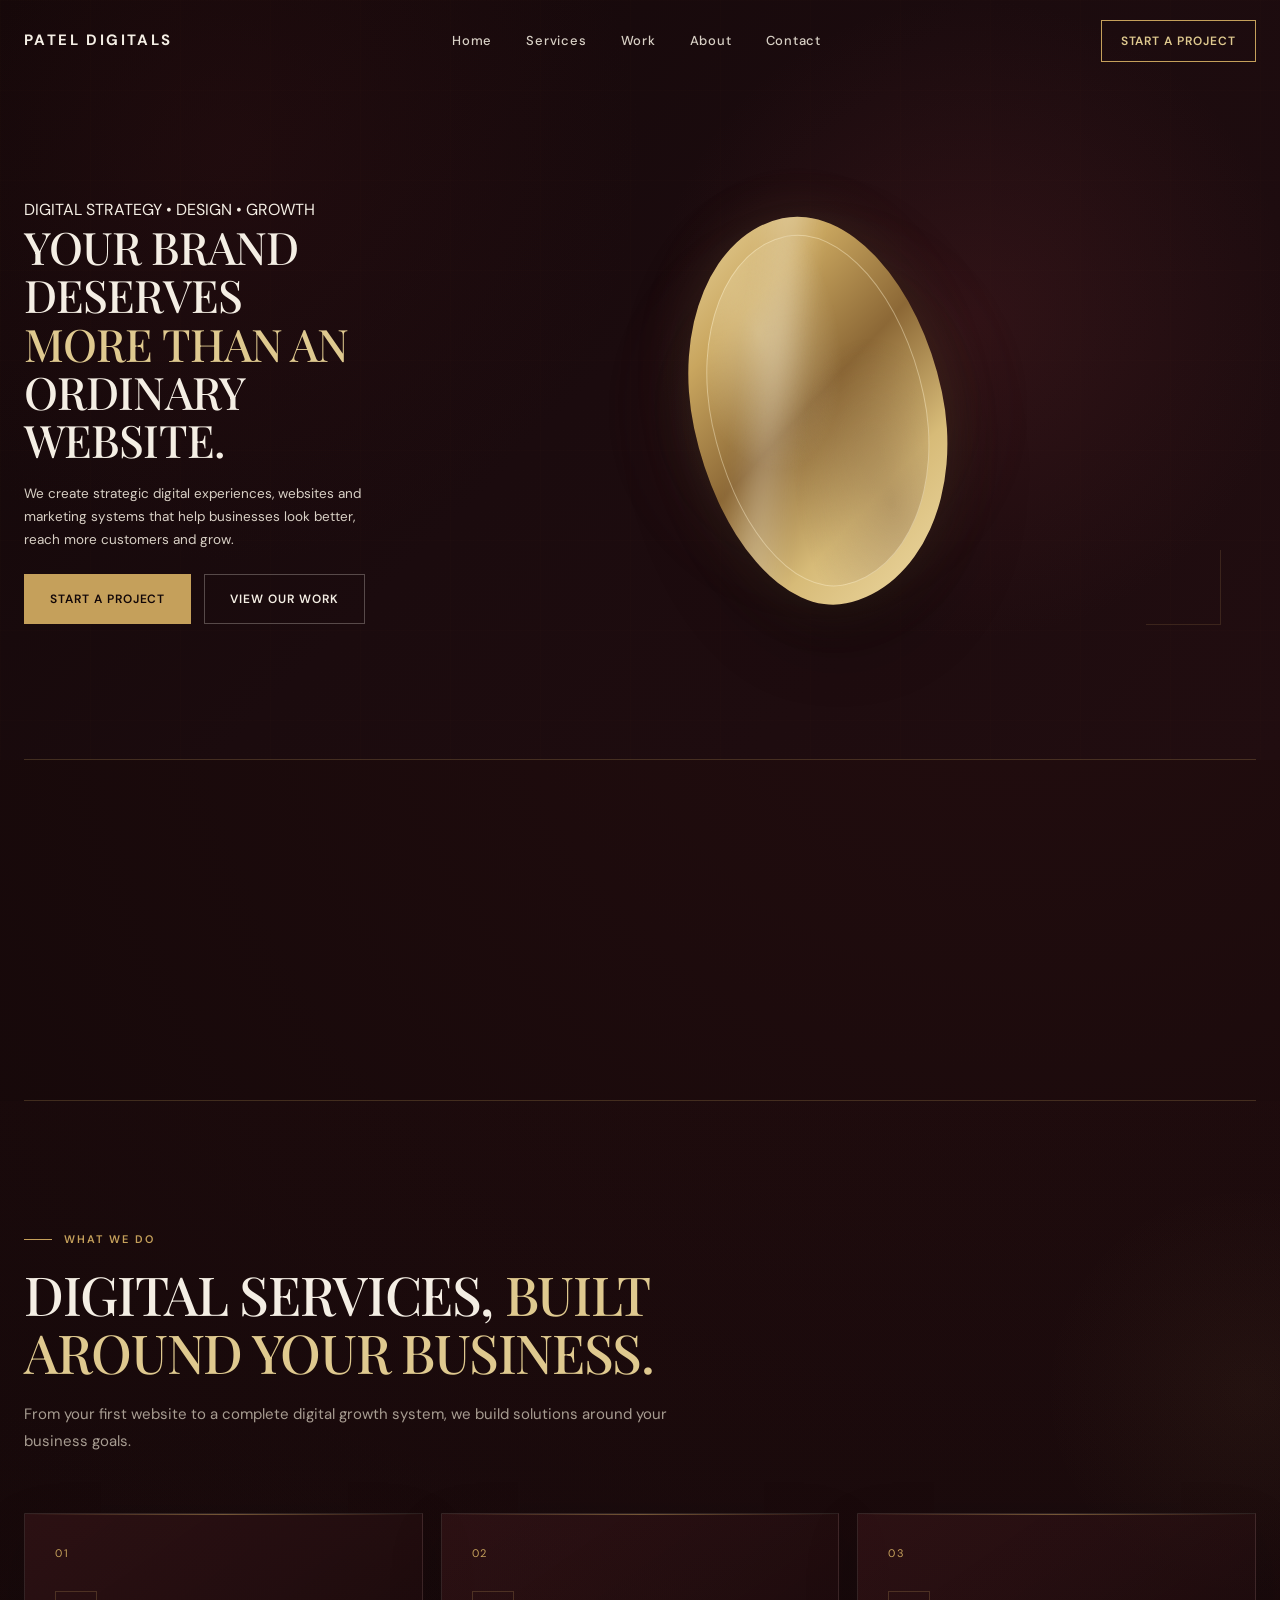
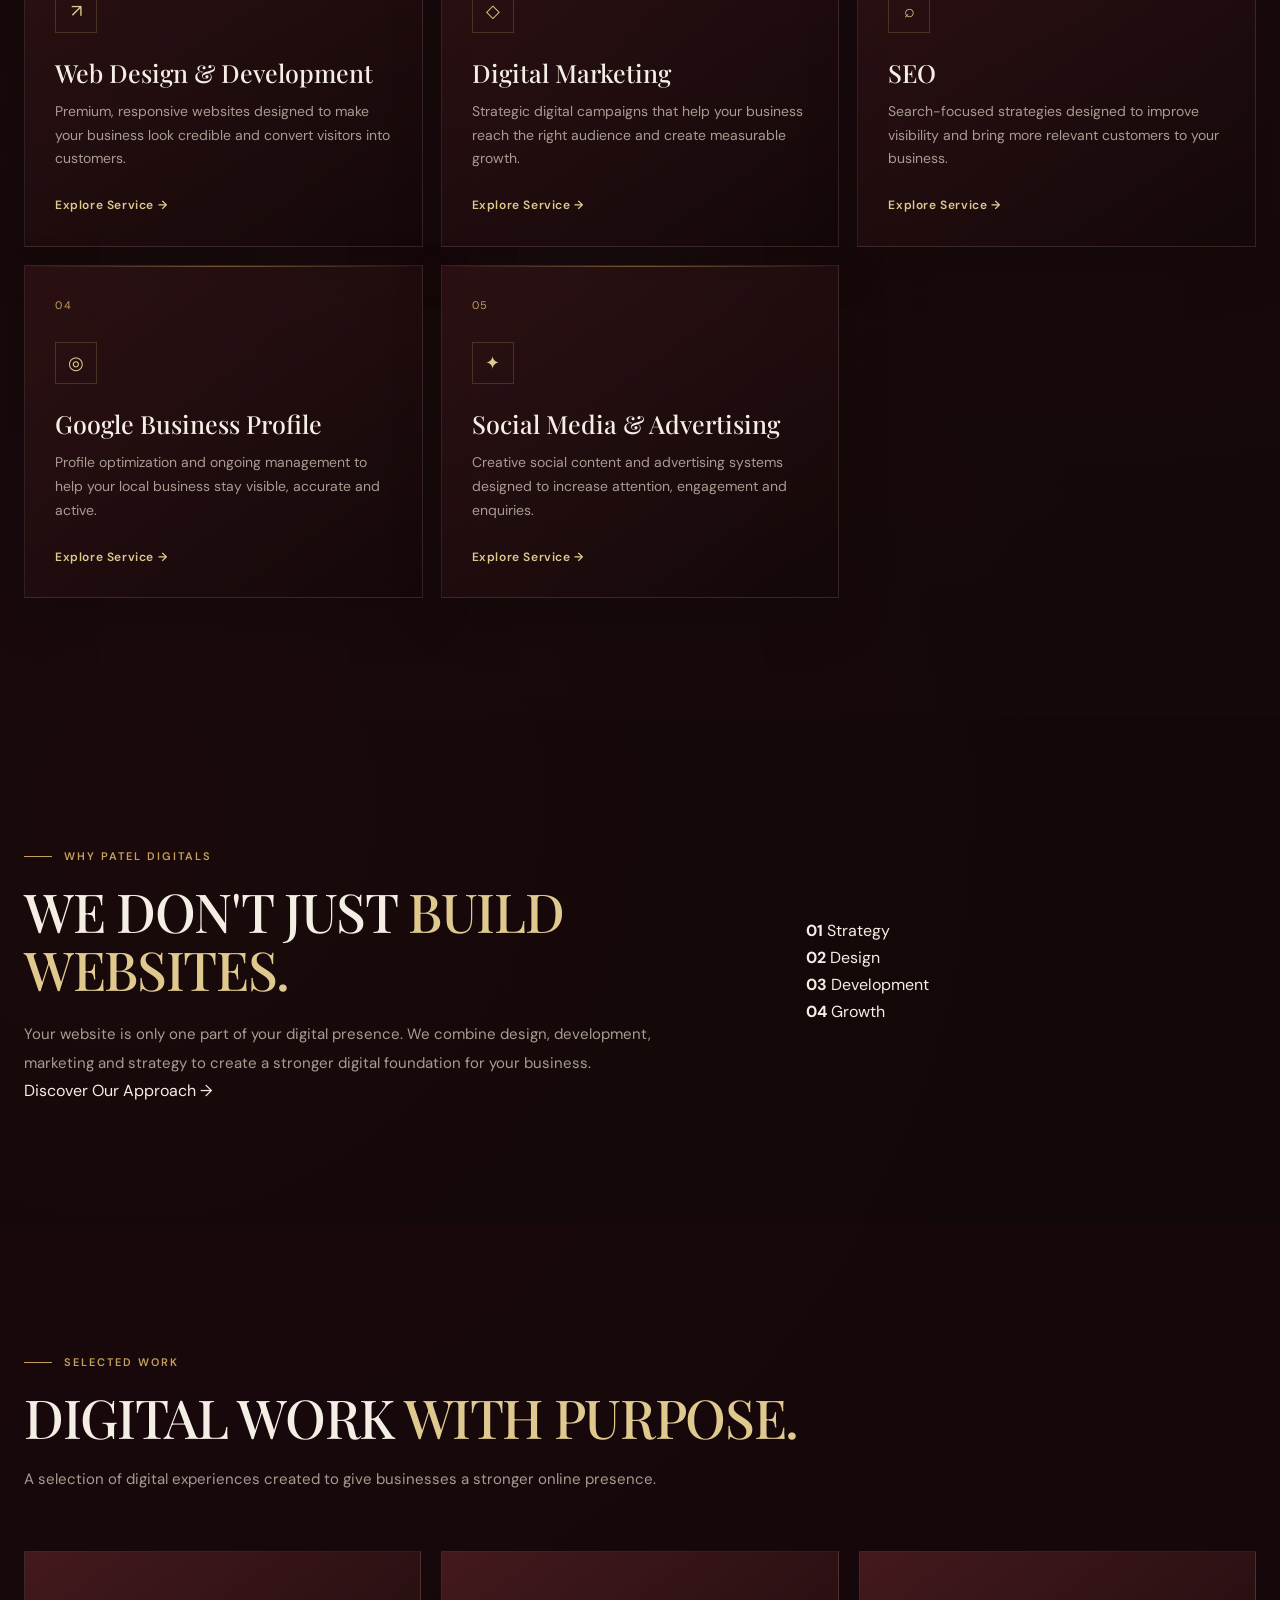
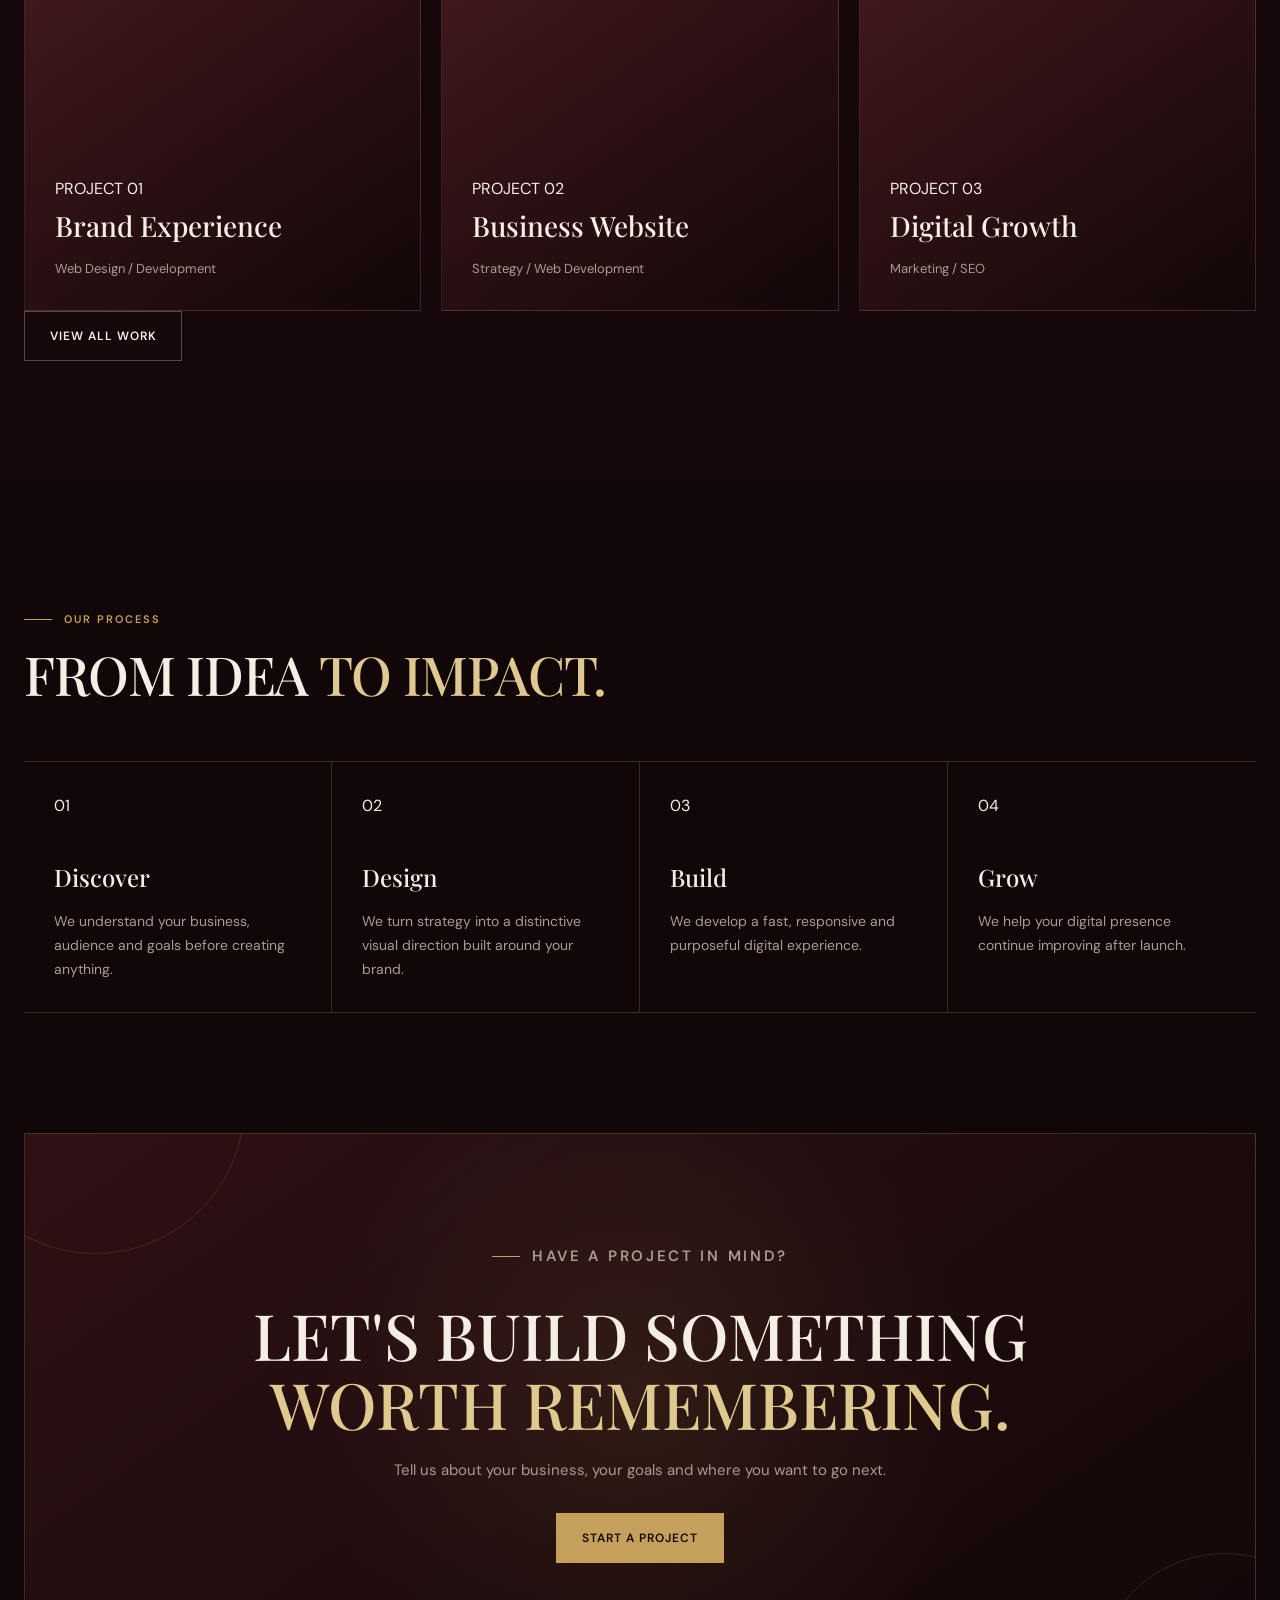
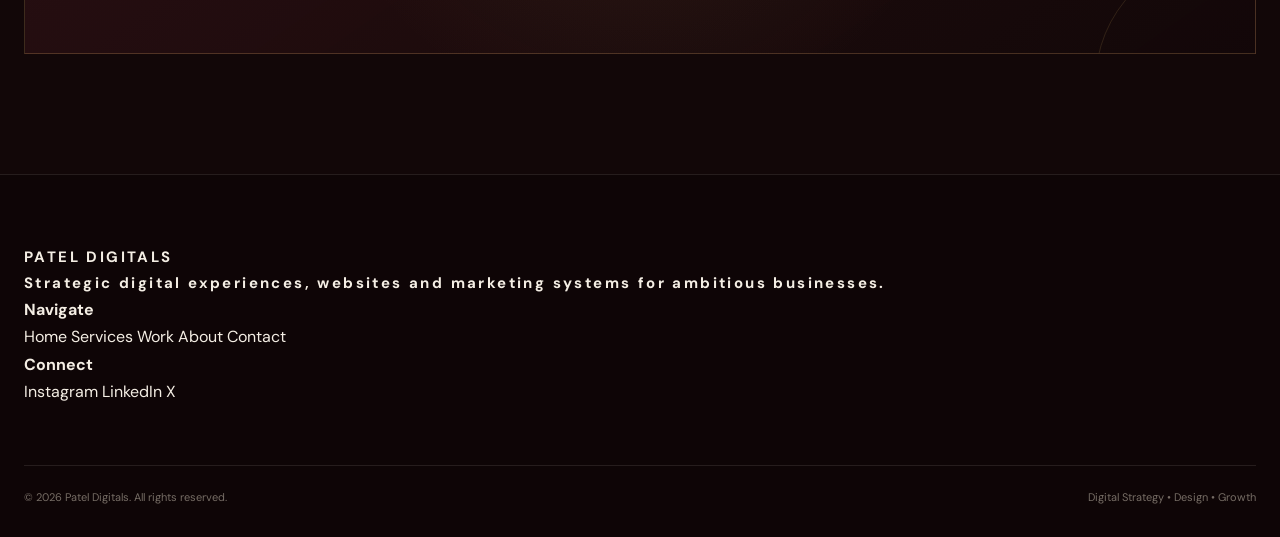
==== commit 4fbd3df8: "Update index.html" ====
--- a/index.html
+++ b/index.html
@@ -2,6 +2,7 @@
 <html lang="en">
 
 <head>
+
     <meta charset="UTF-8">
 
     <meta name="viewport" content="width=device-width, initial-scale=1.0">
@@ -16,23 +17,35 @@
 
     <title>Patel Digitals — Digital Experiences That Move Brands Forward</title>
 
-    <!-- Google Fonts -->
+
+    <!-- =========================================
+         GOOGLE FONTS
+    ========================================== -->
+
     <link rel="preconnect" href="https://fonts.googleapis.com">
-    <link rel="preconnect" href="https://fonts.gstatic.com" crossorigin>
+
+    <link rel="preconnect"
+        href="https://fonts.gstatic.com"
+        crossorigin>
 
     <link
         href="https://fonts.googleapis.com/css2?family=DM+Sans:wght@400;500;600;700&family=Playfair+Display:wght@500;600;700&display=swap"
         rel="stylesheet">
 
-    <!-- Main CSS -->
+
+    <!-- =========================================
+         MAIN CSS
+    ========================================== -->
+
     <link rel="stylesheet" href="css/style.css">
 
-    <!-- Home CSS -->
     <link rel="stylesheet" href="css/home.css">
 
 </head>
 
+
 <body>
+
 
     <!-- =========================================
          NAVBAR
@@ -46,28 +59,45 @@
                 PATEL DIGITALS
             </a>
 
+
             <div class="nav-links">
 
-                <a href="index.html">Home</a>
-
-                <a href="services.html">Services</a>
-
-                <a href="work.html">Work</a>
-
-                <a href="about.html">About</a>
-
-                <a href="contact.html">Contact</a>
-
-            </div>
+                <a href="index.html">
+                    Home
+                </a>
+
+                <a href="services.html">
+                    Services
+                </a>
+
+                <a href="work.html">
+                    Work
+                </a>
+
+                <a href="about.html">
+                    About
+                </a>
+
+                <a href="contact.html">
+                    Contact
+                </a>
+
+            </div>
+
 
             <a href="contact.html" class="nav-project-btn">
                 Start a Project
             </a>
 
-            <button class="menu-toggle" aria-label="Open navigation menu">
+
+            <button
+                class="menu-toggle"
+                aria-label="Open navigation menu">
+
                 <span></span>
                 <span></span>
                 <span></span>
+
             </button>
 
         </nav>
@@ -75,7 +105,9 @@
     </header>
 
 
+
     <main>
+
 
         <!-- =========================================
              HERO SECTION
@@ -85,38 +117,62 @@
 
             <div class="hero-content">
 
+
                 <p class="hero-eyebrow">
                     DIGITAL STRATEGY • DESIGN • GROWTH
                 </p>
 
+
                 <h1>
+
                     YOUR BRAND DESERVES
-                    <span>MORE THAN AN</span>
+
+                    <span>
+                        MORE THAN AN
+                    </span>
+
                     ORDINARY WEBSITE.
+
                 </h1>
 
+
                 <p class="hero-description">
+
                     We create strategic digital experiences, websites
                     and marketing systems that help businesses look
                     better, reach more customers and grow.
+
                 </p>
 
+
                 <div class="hero-buttons">
 
-                    <a href="contact.html" class="btn btn-primary">
+                    <a
+                        href="contact.html"
+                        class="btn btn-primary">
+
                         Start a Project
-                    </a>
-
-                    <a href="work.html" class="btn btn-secondary">
+
+                    </a>
+
+
+                    <a
+                        href="work.html"
+                        class="btn btn-secondary">
+
                         View Our Work
-                    </a>
-
-                </div>
-
-            </div>
-
-
-            <!-- Premium Abstract Visual -->
+
+                    </a>
+
+                </div>
+
+            </div>
+
+
+
+            <!-- =========================================
+                 PREMIUM ABSTRACT VISUAL
+            ========================================== -->
 
             <div class="hero-visual">
 
@@ -128,12 +184,14 @@
 
                 <div class="hero-glow"></div>
 
+
                 <div class="hero-shape">
 
                     <div class="shape-inner"></div>
 
                 </div>
 
+
                 <div class="hero-line line-one"></div>
 
                 <div class="hero-line line-two"></div>
@@ -141,30 +199,108 @@
             </div>
 
         </section>
+
 
 
         <!-- =========================================
              TRUST / INTRO STRIP
         ========================================== -->
 
-        <section class="intro-strip">
-
-            <div class="intro-item">
-                <span>01</span>
-                <p>Strategy First</p>
-            </div>
-
-            <div class="intro-item">
-                <span>02</span>
-                <p>Purposeful Design</p>
-            </div>
-
-            <div class="intro-item">
-                <span>03</span>
-                <p>Built For Growth</p>
+        <section class="intro-strip premium-intro">
+
+
+            <div class="container">
+
+
+                <div class="premium-intro-grid">
+
+
+                    <!-- ITEM 01 -->
+
+                    <div class="premium-intro-item reveal">
+
+                        <span class="premium-intro-number">
+                            01
+                        </span>
+
+
+                        <div class="premium-intro-content">
+
+                            <h3>
+                                STRATEGY FIRST
+                            </h3>
+
+
+                            <p>
+                                Clear thinking before execution.
+                                Every digital decision starts with purpose.
+                            </p>
+
+                        </div>
+
+                    </div>
+
+
+
+                    <!-- ITEM 02 -->
+
+                    <div class="premium-intro-item reveal">
+
+                        <span class="premium-intro-number">
+                            02
+                        </span>
+
+
+                        <div class="premium-intro-content">
+
+                            <h3>
+                                PURPOSEFUL DESIGN
+                            </h3>
+
+
+                            <p>
+                                Every detail has a reason.
+                                We create experiences with clarity and character.
+                            </p>
+
+                        </div>
+
+                    </div>
+
+
+
+                    <!-- ITEM 03 -->
+
+                    <div class="premium-intro-item reveal">
+
+                        <span class="premium-intro-number">
+                            03
+                        </span>
+
+
+                        <div class="premium-intro-content">
+
+                            <h3>
+                                BUILT FOR GROWTH
+                            </h3>
+
+
+                            <p>
+                                Digital experiences designed to help
+                                businesses move forward.
+                            </p>
+
+                        </div>
+
+                    </div>
+
+
+                </div>
+
             </div>
 
         </section>
+
 
 
         <!-- =========================================
@@ -173,45 +309,67 @@
 
         <section class="services-section">
 
+
             <div class="section-heading">
 
                 <p class="section-eyebrow">
                     WHAT WE DO
                 </p>
 
+
                 <h2>
+
                     DIGITAL SERVICES,
-                    <span>BUILT AROUND YOUR BUSINESS.</span>
+
+                    <span>
+                        BUILT AROUND YOUR BUSINESS.
+                    </span>
+
                 </h2>
 
+
                 <p class="section-description">
+
                     From your first website to a complete digital
                     growth system, we build solutions around your
                     business goals.
+
                 </p>
 
             </div>
 
 
+
             <div class="services-grid">
 
+
+                <!-- SERVICE 01 -->
+
                 <article class="service-card">
 
-                    <span class="service-number">01</span>
+                    <span class="service-number">
+                        01
+                    </span>
+
 
                     <div class="service-icon">
                         ↗
                     </div>
+
 
                     <h3>
                         Web Design &amp; Development
                     </h3>
 
+
                     <p>
+
                         Premium, responsive websites designed to
                         make your business look credible and convert
                         visitors into customers.
+
                     </p>
+
 
                     <a href="services.html">
                         Explore Service →
@@ -220,23 +378,34 @@
                 </article>
 
 
+
+                <!-- SERVICE 02 -->
+
                 <article class="service-card">
 
-                    <span class="service-number">02</span>
+                    <span class="service-number">
+                        02
+                    </span>
+
 
                     <div class="service-icon">
                         ◇
                     </div>
+
 
                     <h3>
                         Digital Marketing
                     </h3>
 
+
                     <p>
+
                         Strategic digital campaigns that help your
                         business reach the right audience and create
                         measurable growth.
+
                     </p>
+
 
                     <a href="services.html">
                         Explore Service →
@@ -245,23 +414,34 @@
                 </article>
 
 
+
+                <!-- SERVICE 03 -->
+
                 <article class="service-card">
 
-                    <span class="service-number">03</span>
+                    <span class="service-number">
+                        03
+                    </span>
+
 
                     <div class="service-icon">
                         ⌕
                     </div>
+
 
                     <h3>
                         SEO
                     </h3>
 
+
                     <p>
+
                         Search-focused strategies designed to improve
                         visibility and bring more relevant customers
                         to your business.
+
                     </p>
+
 
                     <a href="services.html">
                         Explore Service →
@@ -270,23 +450,34 @@
                 </article>
 
 
+
+                <!-- SERVICE 04 -->
+
                 <article class="service-card">
 
-                    <span class="service-number">04</span>
+                    <span class="service-number">
+                        04
+                    </span>
+
 
                     <div class="service-icon">
                         ◎
                     </div>
+
 
                     <h3>
                         Google Business Profile
                     </h3>
 
+
                     <p>
+
                         Profile optimization and ongoing management
                         to help your local business stay visible,
                         accurate and active.
+
                     </p>
+
 
                     <a href="services.html">
                         Explore Service →
@@ -295,23 +486,34 @@
                 </article>
 
 
+
+                <!-- SERVICE 05 -->
+
                 <article class="service-card">
 
-                    <span class="service-number">05</span>
+                    <span class="service-number">
+                        05
+                    </span>
+
 
                     <div class="service-icon">
                         ✦
                     </div>
+
 
                     <h3>
                         Social Media &amp; Advertising
                     </h3>
 
+
                     <p>
+
                         Creative social content and advertising
                         systems designed to increase attention,
                         engagement and enquiries.
+
                     </p>
+
 
                     <a href="services.html">
                         Explore Service →
@@ -319,9 +521,11 @@
 
                 </article>
 
+
             </div>
 
         </section>
+
 
 
         <!-- =========================================
@@ -330,56 +534,106 @@
 
         <section class="about-preview">
 
+
             <div class="about-preview-content">
 
                 <p class="section-eyebrow">
                     WHY PATEL DIGITALS
                 </p>
 
+
                 <h2>
+
                     WE DON'T JUST
-                    <span>BUILD WEBSITES.</span>
+
+                    <span>
+                        BUILD WEBSITES.
+                    </span>
+
                 </h2>
 
+
                 <p>
+
                     Your website is only one part of your digital
                     presence. We combine design, development,
                     marketing and strategy to create a stronger
                     digital foundation for your business.
+
                 </p>
 
-                <a href="about.html" class="text-link">
+
+                <a
+                    href="about.html"
+                    class="text-link">
+
                     Discover Our Approach →
+
                 </a>
 
             </div>
 
 
+
             <div class="about-preview-stats">
 
+
                 <div class="stat">
-                    <strong>01</strong>
-                    <span>Strategy</span>
-                </div>
+
+                    <strong>
+                        01
+                    </strong>
+
+                    <span>
+                        Strategy
+                    </span>
+
+                </div>
+
 
                 <div class="stat">
-                    <strong>02</strong>
-                    <span>Design</span>
-                </div>
+
+                    <strong>
+                        02
+                    </strong>
+
+                    <span>
+                        Design
+                    </span>
+
+                </div>
+
 
                 <div class="stat">
-                    <strong>03</strong>
-                    <span>Development</span>
-                </div>
+
+                    <strong>
+                        03
+                    </strong>
+
+                    <span>
+                        Development
+                    </span>
+
+                </div>
+
 
                 <div class="stat">
-                    <strong>04</strong>
-                    <span>Growth</span>
-                </div>
+
+                    <strong>
+                        04
+                    </strong>
+
+                    <span>
+                        Growth
+                    </span>
+
+                </div>
+
 
             </div>
 
         </section>
+
 
 
         <!-- =========================================
@@ -388,80 +642,149 @@
 
         <section class="work-section">
 
+
             <div class="section-heading work-heading">
 
                 <p class="section-eyebrow">
                     SELECTED WORK
                 </p>
 
+
                 <h2>
+
                     DIGITAL WORK
-                    <span>WITH PURPOSE.</span>
+
+                    <span>
+                        WITH PURPOSE.
+                    </span>
+
                 </h2>
 
+
                 <p class="section-description">
+
                     A selection of digital experiences created to
                     give businesses a stronger online presence.
+
                 </p>
 
             </div>
 
 
+
             <div class="work-grid">
 
-                <a href="work.html" class="work-card work-large">
+
+                <!-- PROJECT 01 -->
+
+                <a
+                    href="work.html"
+                    class="work-card work-large">
 
                     <div class="work-image">
-                        <span>PROJECT 01</span>
-                    </div>
+
+                        <span>
+                            PROJECT 01
+                        </span>
+
+                    </div>
+
 
                     <div class="work-info">
-                        <h3>Brand Experience</h3>
-                        <p>Web Design / Development</p>
+
+                        <h3>
+                            Brand Experience
+                        </h3>
+
+                        <p>
+                            Web Design / Development
+                        </p>
+
                     </div>
 
                 </a>
 
 
-                <a href="work.html" class="work-card">
+
+                <!-- PROJECT 02 -->
+
+                <a
+                    href="work.html"
+                    class="work-card">
 
                     <div class="work-image">
-                        <span>PROJECT 02</span>
-                    </div>
+
+                        <span>
+                            PROJECT 02
+                        </span>
+
+                    </div>
+
 
                     <div class="work-info">
-                        <h3>Business Website</h3>
-                        <p>Strategy / Web Development</p>
+
+                        <h3>
+                            Business Website
+                        </h3>
+
+                        <p>
+                            Strategy / Web Development
+                        </p>
+
                     </div>
 
                 </a>
 
 
-                <a href="work.html" class="work-card">
+
+                <!-- PROJECT 03 -->
+
+                <a
+                    href="work.html"
+                    class="work-card">
 
                     <div class="work-image">
-                        <span>PROJECT 03</span>
-                    </div>
+
+                        <span>
+                            PROJECT 03
+                        </span>
+
+                    </div>
+
 
                     <div class="work-info">
-                        <h3>Digital Growth</h3>
-                        <p>Marketing / SEO</p>
+
+                        <h3>
+                            Digital Growth
+                        </h3>
+
+                        <p>
+                            Marketing / SEO
+                        </p>
+
                     </div>
 
                 </a>
 
-            </div>
+
+            </div>
+
 
 
             <div class="center-button">
 
-                <a href="work.html" class="btn btn-secondary">
+                <a
+                    href="work.html"
+                    class="btn btn-secondary">
+
                     View All Work
+
                 </a>
 
             </div>
 
         </section>
+
 
 
         <!-- =========================================
@@ -470,80 +793,134 @@
 
         <section class="process-section">
 
+
             <div class="section-heading">
 
                 <p class="section-eyebrow">
                     OUR PROCESS
                 </p>
 
+
                 <h2>
+
                     FROM IDEA
-                    <span>TO IMPACT.</span>
+
+                    <span>
+                        TO IMPACT.
+                    </span>
+
                 </h2>
 
             </div>
 
 
+
             <div class="process-grid">
 
+
+                <!-- PROCESS 01 -->
+
                 <div class="process-item">
 
-                    <span>01</span>
-
-                    <h3>Discover</h3>
+                    <span>
+                        01
+                    </span>
+
+
+                    <h3>
+                        Discover
+                    </h3>
+
 
                     <p>
+
                         We understand your business, audience and
                         goals before creating anything.
+
                     </p>
 
                 </div>
 
 
+
+                <!-- PROCESS 02 -->
+
                 <div class="process-item">
 
-                    <span>02</span>
-
-                    <h3>Design</h3>
+                    <span>
+                        02
+                    </span>
+
+
+                    <h3>
+                        Design
+                    </h3>
+
 
                     <p>
+
                         We turn strategy into a distinctive visual
                         direction built around your brand.
+
                     </p>
 
                 </div>
 
 
+
+                <!-- PROCESS 03 -->
+
                 <div class="process-item">
 
-                    <span>03</span>
-
-                    <h3>Build</h3>
+                    <span>
+                        03
+                    </span>
+
+
+                    <h3>
+                        Build
+                    </h3>
+
 
                     <p>
+
                         We develop a fast, responsive and purposeful
                         digital experience.
+
                     </p>
 
                 </div>
 
 
+
+                <!-- PROCESS 04 -->
+
                 <div class="process-item">
 
-                    <span>04</span>
-
-                    <h3>Grow</h3>
+                    <span>
+                        04
+                    </span>
+
+
+                    <h3>
+                        Grow
+                    </h3>
+
 
                     <p>
+
                         We help your digital presence continue
                         improving after launch.
+
                     </p>
 
                 </div>
 
+
             </div>
 
         </section>
+
 
 
         <!-- =========================================
@@ -552,27 +929,44 @@
 
         <section class="final-cta">
 
+
             <p class="section-eyebrow">
                 HAVE A PROJECT IN MIND?
             </p>
 
+
             <h2>
+
                 LET'S BUILD SOMETHING
-                <span>WORTH REMEMBERING.</span>
+
+                <span>
+                    WORTH REMEMBERING.
+                </span>
+
             </h2>
 
+
             <p>
+
                 Tell us about your business, your goals and where
                 you want to go next.
+
             </p>
 
-            <a href="contact.html" class="btn btn-primary">
+
+            <a
+                href="contact.html"
+                class="btn btn-primary">
+
                 Start a Project
+
             </a>
 
         </section>
 
+
     </main>
+
 
 
     <!-- =========================================
@@ -581,7 +975,9 @@
 
     <footer class="site-footer">
 
+
         <div class="footer-main">
+
 
             <div class="footer-brand">
 
@@ -589,58 +985,113 @@
                     PATEL DIGITALS
                 </a>
 
+
                 <p>
+
                     Strategic digital experiences,
                     websites and marketing systems
                     for ambitious businesses.
+
                 </p>
 
             </div>
 
 
+
             <div class="footer-links">
 
+
                 <div>
-                    <h4>Navigate</h4>
-
-                    <a href="index.html">Home</a>
-                    <a href="services.html">Services</a>
-                    <a href="work.html">Work</a>
-                    <a href="about.html">About</a>
-                    <a href="contact.html">Contact</a>
-                </div>
+
+                    <h4>
+                        Navigate
+                    </h4>
+
+
+                    <a href="index.html">
+                        Home
+                    </a>
+
+                    <a href="services.html">
+                        Services
+                    </a>
+
+                    <a href="work.html">
+                        Work
+                    </a>
+
+                    <a href="about.html">
+                        About
+                    </a>
+
+                    <a href="contact.html">
+                        Contact
+                    </a>
+
+                </div>
+
 
 
                 <div>
-                    <h4>Connect</h4>
-
-                    <a href="#">Instagram</a>
-                    <a href="#">LinkedIn</a>
-                    <a href="#">X</a>
-                </div>
+
+                    <h4>
+                        Connect
+                    </h4>
+
+
+                    <a href="#">
+                        Instagram
+                    </a>
+
+                    <a href="#">
+                        LinkedIn
+                    </a>
+
+                    <a href="#">
+                        X
+                    </a>
+
+                </div>
+
 
             </div>
 
         </div>
 
 
+
         <div class="footer-bottom">
 
+
             <p>
-© <span data-current-year>2026</span> Patel Digitals. All rights reserved.            </p>
+
+                © <span data-current-year>2026</span>
+                Patel Digitals.
+                All rights reserved.
+
+            </p>
+
 
             <p>
+
                 Digital Strategy • Design • Growth
+
             </p>
 
         </div>
 
+
     </footer>
 
 
-    <!-- JavaScript -->
+
+    <!-- =========================================
+         JAVASCRIPT
+    ========================================== -->
+
     <script src="js/script.js"></script>
 
+
 </body>
 
 </html>
--- a/css/style.css
+++ b/css/style.css
@@ -1,57 +1,48 @@
-```css
 /* =========================================================
    PATEL DIGITALS
-   PREMIUM LUXURY AGENCY
-   GLOBAL DESIGN SYSTEM
-========================================================= */
-
-
-/* =========================================================
-   01. ROOT VARIABLES
+   GLOBAL PREMIUM DESIGN SYSTEM
+   STEP 1 — CLEAN VERSION
+========================================================= */
+
+/* =========================================================
+   ROOT VARIABLES
 ========================================================= */
 
 :root {
-
-    /* Brand Colors */
-    --burgundy-black: #16090b;
-    --burgundy-deep: #210d10;
-    --burgundy: #351519;
-    --burgundy-soft: #481c21;
-
-    /* Gold */
-    --gold: #c6a15b;
-    --gold-light: #e1c98d;
-    --gold-dark: #8f6d35;
-
-    /* Typography */
-    --ivory: #f4eee3;
-    --ivory-soft: #d8d0c4;
-    --muted: #a99f94;
-
-    /* UI */
-    --border: rgba(198, 161, 91, 0.25);
-    --border-light: rgba(244, 238, 227, 0.12);
-
-    /* Background */
-    --background: #16090b;
-    --background-alt: #1c0b0e;
-
-    /* Effects */
-    --shadow: 0 25px 70px rgba(0, 0, 0, 0.35);
-    --gold-glow: 0 0 45px rgba(198, 161, 91, 0.12);
-
-    /* Layout */
+    --burgundy-black: #120708;
+    --burgundy-deep: #1b0b0e;
+    --burgundy: #321316;
+    --burgundy-soft: #43191d;
+
+    --gold: #c5a05b;
+    --gold-light: #dfc98f;
+    --gold-dark: #8d6b36;
+
+    --ivory: #f4eee4;
+    --ivory-soft: #d8d0c5;
+    --muted: #a79c91;
+
+    --border: rgba(197, 160, 91, 0.24);
+    --border-light: rgba(244, 238, 228, 0.10);
+
+    --shadow: rgba(0, 0, 0, 0.35);
+
     --container: 1240px;
-    --radius: 2px;
-
-}
-
-
-/* =========================================================
-   02. RESET
-========================================================= */
-
-* {
+
+    --font-display: "Playfair Display", Georgia, serif;
+    --font-body: "DM Sans", Arial, sans-serif;
+
+    --transition: 300ms ease;
+}
+
+
+/* =========================================================
+   RESET
+========================================================= */
+
+*,
+*::before,
+*::after {
     margin: 0;
     padding: 0;
     box-sizing: border-box;
@@ -59,259 +50,207 @@
 
 html {
     scroll-behavior: smooth;
+    background: var(--burgundy-black);
 }
 
 body {
+    min-height: 100vh;
 
     background:
         radial-gradient(
-            circle at 75% 10%,
-            rgba(99, 39, 43, 0.18),
-            transparent 35%
+            circle at 80% 10%,
+            rgba(92, 34, 39, 0.22),
+            transparent 34%
         ),
-        var(--background);
+        radial-gradient(
+            circle at 10% 45%,
+            rgba(72, 25, 30, 0.14),
+            transparent 32%
+        ),
+        var(--burgundy-black);
 
     color: var(--ivory);
 
-    font-family: "DM Sans", sans-serif;
-
-    line-height: 1.6;
+    font-family: var(--font-body);
+    font-size: 16px;
+    line-height: 1.7;
 
     overflow-x: hidden;
 
     -webkit-font-smoothing: antialiased;
-}
-
-
-body::selection {
-    background: var(--gold);
-    color: var(--burgundy-black);
-}
-
+    text-rendering: optimizeLegibility;
+}
 
 img {
+    display: block;
     max-width: 100%;
-    display: block;
-}
-
+}
 
 a {
     color: inherit;
     text-decoration: none;
 }
 
+button,
+input,
+textarea,
+select {
+    font: inherit;
+}
 
 button {
-    font: inherit;
-}
-
-
-ul,
-ol {
-    list-style: none;
-}
-
-
-/* =========================================================
-   03. GLOBAL CONTAINER
+    border: 0;
+    background: none;
+    color: inherit;
+    cursor: pointer;
+}
+
+
+/* =========================================================
+   TEXT SELECTION
+========================================================= */
+
+::selection {
+    background: var(--gold);
+    color: var(--burgundy-black);
+}
+
+
+/* =========================================================
+   SCROLLBAR
+========================================================= */
+
+::-webkit-scrollbar {
+    width: 8px;
+}
+
+::-webkit-scrollbar-track {
+    background: var(--burgundy-black);
+}
+
+::-webkit-scrollbar-thumb {
+    background: var(--burgundy-soft);
+    border-radius: 20px;
+}
+
+::-webkit-scrollbar-thumb:hover {
+    background: var(--gold-dark);
+}
+
+
+/* =========================================================
+   GLOBAL CONTAINER
 ========================================================= */
 
 .container {
-
-    width: min(
-        calc(100% - 80px),
-        var(--container)
-    );
-
+    width: min(100% - 48px, var(--container));
     margin-inline: auto;
 }
 
 
 /* =========================================================
-   04. TYPOGRAPHY
-========================================================= */
-
-h1,
-h2,
-h3 {
-
-    font-family: "Playfair Display", serif;
-
-    font-weight: 500;
-
-    letter-spacing: -0.035em;
-
-    line-height: 1.05;
-}
-
-
-h1 {
-    font-size: clamp(3.5rem, 7vw, 7rem);
-}
-
-
-h2 {
-    font-size: clamp(2.8rem, 5vw, 5.5rem);
-}
-
-
-h3 {
-    font-size: 1.7rem;
-}
-
-
-p {
-    color: var(--ivory-soft);
-}
-
-
-/* =========================================================
-   05. SECTION EYEBROW
-========================================================= */
-
-.section-eyebrow,
-.hero-eyebrow {
-
-    display: flex;
-
-    align-items: center;
-
-    gap: 14px;
-
-    color: var(--gold-light);
-
-    font-family: "DM Sans", sans-serif;
-
-    font-size: 0.72rem;
-
-    font-weight: 600;
-
-    letter-spacing: 0.18em;
-
-    text-transform: uppercase;
-}
-
-
-.section-eyebrow::before,
-.hero-eyebrow::before {
-
-    content: "";
-
-    width: 34px;
-
-    height: 1px;
-
-    background: var(--gold);
-}
-
-
-/* =========================================================
-   06. HEADER / NAVBAR
+   HEADER
 ========================================================= */
 
 .site-header {
-
-    position: absolute;
-
+    position: fixed;
     top: 0;
     left: 0;
-
     width: 100%;
-
-    z-index: 100;
-}
-
+    z-index: 1000;
+
+    background: transparent;
+
+    border-bottom: 1px solid transparent;
+
+    transition:
+        background var(--transition),
+        border-color var(--transition),
+        backdrop-filter var(--transition);
+}
+
+.site-header.scrolled {
+    background: rgba(18, 7, 8, 0.88);
+    border-bottom-color: var(--border-light);
+
+    backdrop-filter: blur(18px);
+    -webkit-backdrop-filter: blur(18px);
+}
+
+
+/* =========================================================
+   NAVBAR
+========================================================= */
 
 .navbar {
-
-    width: min(
-        calc(100% - 80px),
-        var(--container)
-    );
-
-    min-height: 100px;
-
-    margin: auto;
+    width: min(100% - 48px, var(--container));
+    min-height: 82px;
+
+    margin-inline: auto;
 
     display: flex;
-
     align-items: center;
-
     justify-content: space-between;
 
-    gap: 40px;
-
-    border-bottom: 1px solid var(--border-light);
-}
-
-
-/* Brand */
+    gap: 30px;
+}
+
+
+/* =========================================================
+   BRAND
+========================================================= */
 
 .brand {
-
-    font-family: "DM Sans", sans-serif;
-
-    font-size: 0.95rem;
-
+    display: inline-flex;
+    align-items: center;
+
+    color: var(--ivory);
+
+    font-family: var(--font-body);
+    font-size: 15px;
     font-weight: 700;
 
-    letter-spacing: 0.18em;
-
-    color: var(--ivory);
-
+    letter-spacing: 0.16em;
     white-space: nowrap;
 }
 
-
-.brand::after {
-
+.brand:hover {
+    color: var(--gold-light);
+}
+
+
+/* =========================================================
+   NAVIGATION
+========================================================= */
+
+.nav-links {
+    display: flex;
+    align-items: center;
+    justify-content: center;
+
+    gap: 34px;
+
+    list-style: none;
+}
+
+.nav-links a {
+    position: relative;
+
+    color: var(--ivory-soft);
+
+    font-size: 13px;
+    font-weight: 500;
+
+    letter-spacing: 0.06em;
+
+    transition:
+        color var(--transition);
+}
+
+.nav-links a::after {
     content: "";
 
-    display: block;
-
-    width: 28px;
-
-    height: 1px;
-
-    margin-top: 5px;
-
-    background: var(--gold);
-}
-
-
-/* Navigation */
-
-.nav-links {
-
-    display: flex;
-
-    align-items: center;
-
-    gap: 38px;
-
-    margin-left: auto;
-}
-
-
-.nav-links a {
-
-    position: relative;
-
-    color: var(--ivory-soft);
-
-    font-size: 0.84rem;
-
-    transition:
-        color 0.3s ease;
-}
-
-
-.nav-links a::after {
-
-    content: "";
-
     position: absolute;
-
     left: 0;
     bottom: -8px;
 
@@ -320,326 +259,322 @@
 
     background: var(--gold);
 
-    transition: width 0.3s ease;
-}
-
+    transition: width var(--transition);
+}
 
 .nav-links a:hover {
-
-    color: var(--ivory);
-}
-
+    color: var(--gold-light);
+}
 
 .nav-links a:hover::after {
-
     width: 100%;
 }
 
 
-/* Navbar Project Button */
+/* =========================================================
+   NAV CTA
+========================================================= */
 
 .nav-project-btn {
-
-    padding: 13px 22px;
+    display: inline-flex;
+    align-items: center;
+    justify-content: center;
+
+    min-height: 42px;
+    padding: 0 19px;
 
     border: 1px solid var(--gold);
 
-    color: var(--ivory);
-
-    font-size: 0.78rem;
-
-    letter-spacing: 0.06em;
+    color: var(--gold-light);
+
+    font-size: 12px;
+    font-weight: 600;
+
+    letter-spacing: 0.08em;
+    text-transform: uppercase;
 
     transition:
-        background 0.3s ease,
-        color 0.3s ease,
-        box-shadow 0.3s ease;
-}
-
+        background var(--transition),
+        color var(--transition),
+        transform var(--transition);
+}
 
 .nav-project-btn:hover {
-
     background: var(--gold);
-
     color: var(--burgundy-black);
 
-    box-shadow: var(--gold-glow);
-}
-
-
-/* Mobile Menu */
+    transform: translateY(-2px);
+}
+
+
+/* =========================================================
+   MOBILE MENU BUTTON
+========================================================= */
 
 .menu-toggle {
-
     display: none;
 
     width: 42px;
     height: 42px;
 
+    align-items: center;
+    justify-content: center;
+
     border: 1px solid var(--border);
 
+    color: var(--ivory);
+
+    font-size: 20px;
+}
+
+
+/* =========================================================
+   BUTTON SYSTEM
+========================================================= */
+
+.btn {
+    display: inline-flex;
+    align-items: center;
+    justify-content: center;
+
+    min-height: 50px;
+
+    padding: 0 25px;
+
+    font-size: 12px;
+    font-weight: 600;
+
+    letter-spacing: 0.08em;
+    text-transform: uppercase;
+
+    transition:
+        transform var(--transition),
+        background var(--transition),
+        color var(--transition),
+        border-color var(--transition);
+}
+
+.btn:hover {
+    transform: translateY(-2px);
+}
+
+
+/* Primary */
+
+.btn-primary {
+    background: var(--gold);
+    color: var(--burgundy-black);
+
+    border: 1px solid var(--gold);
+}
+
+.btn-primary:hover {
+    background: var(--gold-light);
+    border-color: var(--gold-light);
+}
+
+
+/* Secondary */
+
+.btn-secondary {
     background: transparent;
-
-    cursor: pointer;
-
+    color: var(--ivory);
+
+    border: 1px solid rgba(244, 238, 228, 0.28);
+}
+
+.btn-secondary:hover {
+    border-color: var(--gold);
+    color: var(--gold-light);
+}
+
+
+/* =========================================================
+   EYEBROW
+========================================================= */
+
+.section-eyebrow,
+.eyebrow {
+    display: inline-flex;
+    align-items: center;
+
+    color: var(--gold);
+
+    font-size: 11px;
+    font-weight: 600;
+
+    letter-spacing: 0.18em;
+    text-transform: uppercase;
+}
+
+.section-eyebrow::before,
+.eyebrow::before {
+    content: "";
+
+    width: 28px;
+    height: 1px;
+
+    margin-right: 12px;
+
+    background: var(--gold);
+}
+
+
+/* =========================================================
+   SECTION HEADING
+========================================================= */
+
+.section-heading {
+    max-width: 780px;
+    margin-bottom: 58px;
+}
+
+.section-heading h2,
+.about-preview h2,
+.work-section h2,
+.process-section h2 {
+    margin-top: 16px;
+
+    color: var(--ivory);
+
+    font-family: var(--font-display);
+
+    font-size: clamp(38px, 4.2vw, 58px);
+    font-weight: 500;
+
+    line-height: 1.08;
+    letter-spacing: -0.025em;
+}
+
+.section-heading h2 span,
+.about-preview h2 span,
+.work-section h2 span,
+.process-section h2 span {
+    color: var(--gold-light);
+}
+
+.section-description {
+    max-width: 650px;
+    margin-top: 20px;
+
+    color: var(--muted);
+
+    font-size: 15px;
+    line-height: 1.8;
+}
+
+
+/* =========================================================
+   INTRO STRIP
+========================================================= */
+
+.intro-strip {
+    position: relative;
+
+    width: min(100% - 48px, var(--container));
+
+    margin: 0 auto;
+
+    display: grid;
+    grid-template-columns: repeat(3, 1fr);
+
+    border-top: 1px solid var(--border);
+    border-bottom: 1px solid var(--border);
+}
+
+.intro-item {
+    min-height: 96px;
+
+    padding: 22px 28px;
+
+    display: flex;
+    align-items: center;
+    gap: 18px;
+
+    border-right: 1px solid var(--border);
+}
+
+.intro-item:last-child {
+    border-right: 0;
+}
+
+.intro-item span {
+    color: var(--gold);
+
+    font-family: var(--font-display);
+    font-size: 16px;
+}
+
+.intro-item p {
+    color: var(--ivory-soft);
+
+    font-size: 13px;
+    letter-spacing: 0.05em;
+}
+
+
+/* =========================================================
+   SERVICES
+========================================================= */
+
+.services-section {
+    position: relative;
+
+    padding: 120px 24px;
+
+    background:
+        linear-gradient(
+            180deg,
+            rgba(50, 19, 22, 0.08),
+            rgba(27, 11, 14, 0.30)
+        );
+}
+
+.services-grid {
+    width: min(100%, var(--container));
+
+    margin-inline: auto;
+
+    display: grid;
+    grid-template-columns: repeat(3, 1fr);
+
+    gap: 18px;
+}
+
+.service-card {
+    position: relative;
+
+    min-height: 310px;
+
+    padding: 30px;
+
+    display: flex;
     flex-direction: column;
 
-    align-items: center;
-
-    justify-content: center;
-
-    gap: 5px;
-}
-
-
-.menu-toggle span {
-
-    width: 18px;
-    height: 1px;
-
-    background: var(--ivory);
-}
-
-
-/* =========================================================
-   07. BUTTON SYSTEM
-========================================================= */
-
-.btn {
-
-    display: inline-flex;
-
-    align-items: center;
-
-    justify-content: center;
-
-    min-height: 52px;
-
-    padding: 0 28px;
-
-    border: 1px solid transparent;
-
-    font-size: 0.78rem;
-
-    font-weight: 600;
-
-    letter-spacing: 0.08em;
-
-    text-transform: uppercase;
-
-    transition:
-        transform 0.3s ease,
-        background 0.3s ease,
-        color 0.3s ease,
-        border-color 0.3s ease,
-        box-shadow 0.3s ease;
-}
-
-
-.btn:hover {
-
-    transform: translateY(-3px);
-}
-
-
-/* Primary */
-
-.btn-primary {
-
-    background: var(--gold);
-
-    color: var(--burgundy-black);
-
-    border-color: var(--gold);
-}
-
-
-.btn-primary:hover {
-
-    background: var(--gold-light);
-
-    box-shadow: 0 15px 40px rgba(198, 161, 91, 0.16);
-}
-
-
-/* Secondary */
-
-.btn-secondary {
-
-    background: transparent;
-
-    color: var(--ivory);
-
-    border-color: var(--border);
-}
-
-
-.btn-secondary:hover {
-
-    border-color: var(--gold);
-
-    color: var(--gold-light);
-
-    background: rgba(198, 161, 91, 0.04);
-}
-
-
-/* =========================================================
-   08. SECTION HEADING
-========================================================= */
-
-.section-heading {
-
-    max-width: 850px;
-
-    margin-bottom: 75px;
-}
-
-
-.section-heading h2 {
-
-    margin-top: 24px;
-
-    color: var(--ivory);
-}
-
-
-.section-heading h2 span {
-
-    display: block;
-
-    color: var(--gold-light);
-}
-
-
-.section-description {
-
-    max-width: 570px;
-
-    margin-top: 28px;
-
-    font-size: 1rem;
-
-    line-height: 1.8;
-
-    color: var(--muted);
-}
-
-
-/* =========================================================
-   09. INTRO STRIP
-========================================================= */
-
-.intro-strip {
-
-    display: grid;
-
-    grid-template-columns: repeat(3, 1fr);
-
-    border-top: 1px solid var(--border);
-
-    border-bottom: 1px solid var(--border);
-
-    background: rgba(255, 255, 255, 0.015);
-}
-
-
-.intro-item {
-
-    min-height: 115px;
-
-    padding: 25px 40px;
-
-    display: flex;
-
-    align-items: center;
-
-    gap: 24px;
-
-    border-right: 1px solid var(--border);
-}
-
-
-.intro-item:last-child {
-    border-right: none;
-}
-
-
-.intro-item span {
-
-    color: var(--gold);
-
-    font-size: 0.72rem;
-
-    letter-spacing: 0.12em;
-}
-
-
-.intro-item p {
-
-    color: var(--ivory);
-
-    font-size: 0.85rem;
-
-    letter-spacing: 0.06em;
-}
-
-
-/* =========================================================
-   10. SERVICES
-========================================================= */
-
-.services-section {
-
-    padding: 150px 40px;
-
-    max-width: var(--container);
-
-    margin: auto;
-}
-
-
-.services-grid {
-
-    display: grid;
-
-    grid-template-columns: repeat(3, 1fr);
-
-    gap: 1px;
-
-    background: var(--border);
-}
-
-
-.service-card {
-
-    position: relative;
-
-    min-height: 350px;
-
-    padding: 42px 38px;
+    border: 1px solid var(--border-light);
 
     background:
         linear-gradient(
             145deg,
-            rgba(72, 28, 33, 0.48),
-            rgba(22, 9, 11, 0.9)
+            rgba(67, 25, 29, 0.46),
+            rgba(18, 7, 8, 0.65)
         );
 
+    box-shadow:
+        0 20px 50px rgba(0, 0, 0, 0.16);
+
     overflow: hidden;
 
     transition:
-        transform 0.4s ease,
-        background 0.4s ease;
-}
-
+        transform var(--transition),
+        border-color var(--transition),
+        background var(--transition);
+}
 
 .service-card::before {
-
     content: "";
 
     position: absolute;
-
     top: 0;
     left: 0;
 
@@ -654,56 +589,36 @@
             transparent
         );
 
-    opacity: 0;
-
-    transition: opacity 0.4s ease;
-}
-
+    opacity: 0.5;
+}
 
 .service-card:hover {
+    transform: translateY(-5px);
+
+    border-color: var(--border);
 
     background:
         linear-gradient(
             145deg,
-            rgba(91, 37, 42, 0.6),
-            rgba(22, 9, 11, 0.95)
+            rgba(67, 25, 29, 0.62),
+            rgba(18, 7, 8, 0.76)
         );
-
-    transform: translateY(-6px);
-
-    z-index: 2;
-}
-
-
-.service-card:hover::before {
-    opacity: 1;
-}
-
+}
 
 .service-number {
-
-    position: absolute;
-
-    top: 25px;
-    right: 28px;
-
     color: var(--gold);
 
-    font-size: 0.7rem;
-
-    letter-spacing: 0.12em;
-}
-
+    font-size: 11px;
+    letter-spacing: 0.14em;
+}
 
 .service-icon {
-
-    width: 55px;
-    height: 55px;
-
-    margin-bottom: 65px;
+    margin-top: 28px;
+
+    width: 42px;
+    height: 42px;
 
     display: flex;
-
     align-items: center;
     justify-content: center;
 
@@ -711,962 +626,634 @@
 
     color: var(--gold-light);
 
-    font-size: 1.3rem;
-}
-
+    font-size: 18px;
+}
 
 .service-card h3 {
-
-    margin-bottom: 18px;
+    margin-top: 25px;
 
     color: var(--ivory);
 
-    font-size: 1.45rem;
-}
-
+    font-family: var(--font-display);
+
+    font-size: 25px;
+    font-weight: 500;
+
+    line-height: 1.2;
+}
 
 .service-card p {
-
-    max-width: 330px;
-
-    margin-bottom: 28px;
+    margin-top: 12px;
 
     color: var(--muted);
 
-    font-size: 0.9rem;
-
+    font-size: 14px;
     line-height: 1.7;
 }
 
-
 .service-card a {
+    margin-top: auto;
+    padding-top: 24px;
 
     color: var(--gold-light);
 
-    font-size: 0.72rem;
-
+    font-size: 12px;
     font-weight: 600;
 
-    letter-spacing: 0.08em;
-
-    text-transform: uppercase;
-}
-
-
-/* =========================================================
-   11. ABOUT PREVIEW
+    letter-spacing: 0.05em;
+}
+
+.service-card a:hover {
+    color: var(--ivory);
+}
+
+
+/* =========================================================
+   ABOUT PREVIEW
 ========================================================= */
 
 .about-preview {
-
-    padding: 150px max(40px, calc((100vw - 1240px) / 2));
+    width: min(100% - 48px, var(--container));
+
+    margin: 0 auto;
+
+    padding: 120px 0;
 
     display: grid;
-
-    grid-template-columns: 1.15fr 0.85fr;
-
-    gap: 100px;
-
-    background:
-        linear-gradient(
-            135deg,
-            rgba(72, 28, 33, 0.32),
-            transparent 65%
-        );
-
-    border-top: 1px solid var(--border-light);
-
-    border-bottom: 1px solid var(--border-light);
-}
-
-
-.about-preview-content {
-
-    max-width: 700px;
-}
-
-
-.about-preview-content h2 {
-
-    margin-top: 25px;
-
-    font-size: clamp(3rem, 5vw, 5.3rem);
-}
-
-
-.about-preview-content h2 span {
-
-    display: block;
-
-    color: var(--gold-light);
-}
-
-
-.about-preview-content > p:not(.section-eyebrow) {
-
-    max-width: 590px;
-
-    margin: 32px 0;
+    grid-template-columns: minmax(0, 1fr) minmax(280px, 0.65fr);
+
+    gap: 90px;
+
+    align-items: center;
+}
+
+.about-preview-content p:not(.section-eyebrow) {
+    margin-top: 22px;
+
+    max-width: 650px;
 
     color: var(--muted);
 
+    font-size: 15px;
     line-height: 1.9;
 }
 
-
-.text-link {
-
-    display: inline-block;
-
-    color: var(--gold-light);
-
-    font-size: 0.75rem;
-
-    font-weight: 600;
-
-    letter-spacing: 0.08em;
-
-    text-transform: uppercase;
-
-    border-bottom: 1px solid var(--gold);
-
-    padding-bottom: 7px;
-}
-
-
-/* Stats */
-
-.about-preview-stats {
-
-    display: grid;
-
-    grid-template-columns: repeat(2, 1fr);
-
-    align-content: center;
-}
-
-
-.stat {
-
-    min-height: 170px;
-
-    padding: 30px;
-
-    border-left: 1px solid var(--border);
-
-    border-bottom: 1px solid var(--border);
-}
-
-
-.stat:nth-child(2n) {
-    border-right: 1px solid var(--border);
-}
-
-
-.stat:nth-last-child(-n + 2) {
-    border-bottom: none;
-}
-
-
-.stat strong {
-
-    display: block;
-
-    margin-bottom: 25px;
-
-    color: var(--gold);
-
-    font-family: "Playfair Display", serif;
-
-    font-size: 2.2rem;
-
-    font-weight: 500;
-}
-
-
-.stat span {
-
-    color: var(--ivory-soft);
-
-    font-size: 0.8rem;
-
-    text-transform: uppercase;
-
-    letter-spacing: 0.1em;
-}
-
-
-/* =========================================================
-   12. WORK
-========================================================= */
-
-.work-section {
-
-    max-width: var(--container);
-
-    margin: auto;
-
-    padding: 150px 40px;
-}
-
-
-.work-heading {
-
-    display: flex;
-
-    flex-direction: column;
-}
-
-
-.work-grid {
-
-    display: grid;
-
-    grid-template-columns: 1.35fr 1fr;
-
-    gap: 24px;
-}
-
-
-.work-card {
-
-    display: block;
-}
-
-
-.work-card:first-child {
-
-    grid-row: span 2;
-}
-
-
-.work-image {
-
+.about-preview-visual {
     position: relative;
 
-    min-height: 320px;
-
-    display: flex;
-
-    align-items: flex-end;
-
-    padding: 25px;
-
-    overflow: hidden;
-
-    background:
-        radial-gradient(
-            circle at 70% 30%,
-            rgba(198, 161, 91, 0.25),
-            transparent 28%
-        ),
-        linear-gradient(
-            135deg,
-            #43191e,
-            #1a0a0d
-        );
+    min-height: 390px;
 
     border: 1px solid var(--border);
-
-    transition: transform 0.5s ease;
-}
-
-
-.work-large .work-image {
-
-    min-height: 665px;
-}
-
-
-.work-image::before {
-
-    content: "";
-
-    position: absolute;
-
-    width: 300px;
-    height: 300px;
-
-    top: 50%;
-    left: 50%;
-
-    transform: translate(-50%, -50%);
-
-    border: 1px solid rgba(225, 201, 141, 0.35);
-
-    border-radius: 50%;
-
-    box-shadow:
-        0 0 80px rgba(198, 161, 91, 0.08);
-
-    transition:
-        transform 0.8s ease;
-}
-
-
-.work-image::after {
-
-    content: "";
-
-    position: absolute;
-
-    width: 170px;
-    height: 170px;
-
-    top: 50%;
-    left: 50%;
-
-    transform: translate(-50%, -50%);
-
-    border: 1px solid rgba(225, 201, 141, 0.25);
-
-    border-radius: 50%;
-}
-
-
-.work-card:hover .work-image {
-
-    transform: translateY(-5px);
-}
-
-
-.work-card:hover .work-image::before {
-
-    transform:
-        translate(-50%, -50%)
-        rotate(20deg)
-        scale(1.12);
-}
-
-
-.work-image span {
-
-    position: relative;
-
-    z-index: 2;
-
-    color: var(--gold-light);
-
-    font-size: 0.68rem;
-
-    letter-spacing: 0.15em;
-}
-
-
-.work-info {
-
-    padding: 20px 5px;
-}
-
-
-.work-info h3 {
-
-    color: var(--ivory);
-
-    font-size: 1.4rem;
-}
-
-
-.work-info p {
-
-    margin-top: 4px;
-
-    color: var(--muted);
-
-    font-size: 0.78rem;
-}
-
-
-.center-button {
-
-    margin-top: 60px;
-
-    text-align: center;
-}
-
-
-/* =========================================================
-   13. PROCESS
-========================================================= */
-
-.process-section {
-
-    padding: 150px max(40px, calc((100vw - 1240px) / 2));
-
-    border-top: 1px solid var(--border-light);
-
-    background: var(--background-alt);
-}
-
-
-.process-grid {
-
-    display: grid;
-
-    grid-template-columns: repeat(4, 1fr);
-
-    border-top: 1px solid var(--border);
-
-    border-bottom: 1px solid var(--border);
-}
-
-
-.process-item {
-
-    min-height: 300px;
-
-    padding: 40px 30px;
-
-    border-right: 1px solid var(--border);
-}
-
-
-.process-item:last-child {
-    border-right: none;
-}
-
-
-.process-item > span {
-
-    color: var(--gold);
-
-    font-size: 0.7rem;
-
-    letter-spacing: 0.12em;
-}
-
-
-.process-item h3 {
-
-    margin-top: 70px;
-
-    margin-bottom: 18px;
-
-    font-size: 1.8rem;
-}
-
-
-.process-item p {
-
-    max-width: 230px;
-
-    color: var(--muted);
-
-    font-size: 0.88rem;
-
-    line-height: 1.75;
-}
-
-
-/* =========================================================
-   14. FINAL CTA
-========================================================= */
-
-.final-cta {
-
-    min-height: 650px;
-
-    padding: 120px 40px;
-
-    display: flex;
-
-    flex-direction: column;
-
-    align-items: center;
-
-    justify-content: center;
-
-    text-align: center;
 
     background:
         radial-gradient(
             circle at center,
-            rgba(99, 39, 43, 0.5),
-            transparent 48%
+            rgba(197, 160, 91, 0.12),
+            transparent 55%
         ),
-        var(--burgundy-black);
+        var(--burgundy-deep);
+}
+
+
+/* =========================================================
+   WORK SECTION
+========================================================= */
+
+.work-section {
+    padding: 120px 24px;
+
+    background: rgba(27, 11, 14, 0.45);
+}
+
+.work-grid {
+    width: min(100%, var(--container));
+
+    margin-inline: auto;
+
+    display: grid;
+    grid-template-columns: repeat(3, 1fr);
+
+    gap: 20px;
+}
+
+.work-card {
+    position: relative;
+
+    min-height: 360px;
+
+    padding: 30px;
+
+    display: flex;
+    flex-direction: column;
+    justify-content: flex-end;
+
+    border: 1px solid var(--border-light);
+
+    overflow: hidden;
+
+    background:
+        linear-gradient(
+            145deg,
+            var(--burgundy-soft),
+            var(--burgundy-black)
+        );
+
+    transition:
+        transform var(--transition),
+        border-color var(--transition);
+}
+
+.work-card:hover {
+    transform: translateY(-5px);
+
+    border-color: var(--border);
+}
+
+.work-card h3 {
+    color: var(--ivory);
+
+    font-family: var(--font-display);
+    font-size: 28px;
+    font-weight: 500;
+}
+
+.work-card p {
+    margin-top: 8px;
+
+    color: var(--muted);
+
+    font-size: 13px;
+}
+
+.work-card a {
+    margin-top: 18px;
+
+    color: var(--gold-light);
+
+    font-size: 12px;
+}
+
+
+/* =========================================================
+   PROCESS
+========================================================= */
+
+.process-section {
+    width: min(100% - 48px, var(--container));
+
+    margin-inline: auto;
+
+    padding: 120px 0;
+}
+
+.process-grid {
+    display: grid;
+    grid-template-columns: repeat(4, 1fr);
 
     border-top: 1px solid var(--border);
-}
-
+    border-bottom: 1px solid var(--border);
+}
+
+.process-item {
+    min-height: 250px;
+
+    padding: 30px;
+
+    border-right: 1px solid var(--border);
+}
+
+.process-item:last-child {
+    border-right: 0;
+}
+
+.process-number {
+    color: var(--gold);
+
+    font-family: var(--font-display);
+    font-size: 18px;
+}
+
+.process-item h3 {
+    margin-top: 38px;
+
+    color: var(--ivory);
+
+    font-family: var(--font-display);
+    font-size: 24px;
+    font-weight: 500;
+}
+
+.process-item p {
+    margin-top: 12px;
+
+    color: var(--muted);
+
+    font-size: 14px;
+    line-height: 1.7;
+}
+
+
+/* =========================================================
+   FINAL CTA
+========================================================= */
+
+.final-cta {
+    position: relative;
+
+    width: min(100% - 48px, var(--container));
+
+    margin: 0 auto 120px;
+
+    padding: 90px 60px;
+
+    text-align: center;
+
+    border: 1px solid var(--border);
+
+    background:
+        radial-gradient(
+            circle at center,
+            rgba(197, 160, 91, 0.10),
+            transparent 50%
+        ),
+        linear-gradient(
+            145deg,
+            rgba(67, 25, 29, 0.58),
+            rgba(18, 7, 8, 0.8)
+        );
+
+    overflow: hidden;
+}
 
 .final-cta h2 {
-
-    max-width: 1000px;
-
-    margin: 25px auto;
-
-    font-size: clamp(3.2rem, 6vw, 6.5rem);
-}
-
+    max-width: 850px;
+
+    margin: 0 auto;
+
+    color: var(--ivory);
+
+    font-family: var(--font-display);
+
+    font-size: clamp(40px, 5vw, 64px);
+    font-weight: 500;
+
+    line-height: 1.08;
+}
 
 .final-cta h2 span {
-
+    color: var(--gold-light);
+}
+
+.final-cta p {
+    max-width: 600px;
+
+    margin: 20px auto 30px;
+
+    color: var(--muted);
+
+    font-size: 15px;
+}
+
+
+/* =========================================================
+   FOOTER
+========================================================= */
+
+.site-footer {
+    padding: 70px 24px 30px;
+
+    border-top: 1px solid var(--border-light);
+
+    background: #0e0506;
+}
+
+.footer-inner {
+    width: min(100%, var(--container));
+
+    margin-inline: auto;
+
+    display: grid;
+    grid-template-columns: 1.3fr 0.7fr 0.7fr;
+
+    gap: 60px;
+}
+
+.footer-brand {
+    color: var(--ivory);
+
+    font-size: 15px;
+    font-weight: 700;
+
+    letter-spacing: 0.16em;
+}
+
+.footer-description {
+    max-width: 360px;
+
+    margin-top: 18px;
+
+    color: var(--muted);
+
+    font-size: 13px;
+    line-height: 1.8;
+}
+
+.footer-column h4 {
+    margin-bottom: 18px;
+
+    color: var(--gold-light);
+
+    font-size: 11px;
+    font-weight: 600;
+
+    letter-spacing: 0.14em;
+    text-transform: uppercase;
+}
+
+.footer-column a {
     display: block;
 
+    margin-bottom: 9px;
+
+    color: var(--muted);
+
+    font-size: 13px;
+
+    transition: color var(--transition);
+}
+
+.footer-column a:hover {
     color: var(--gold-light);
 }
 
-
-.final-cta > p:not(.section-eyebrow) {
-
-    max-width: 560px;
-
-    margin-bottom: 35px;
-
-    color: var(--muted);
-}
-
-
-/* =========================================================
-   15. FOOTER
-========================================================= */
-
-.site-footer {
-
-    padding: 80px max(40px, calc((100vw - 1240px) / 2)) 25px;
-
-    border-top: 1px solid var(--border);
-
-    background: #100608;
-}
-
-
-.footer-main {
-
-    display: grid;
-
-    grid-template-columns: 1fr 1fr;
-
-    gap: 100px;
-
-    padding-bottom: 70px;
-}
-
-
-.footer-brand > a {
-
-    font-weight: 700;
-
-    font-size: 0.95rem;
-
-    letter-spacing: 0.18em;
-}
-
-
-.footer-brand p {
-
-    max-width: 350px;
-
-    margin-top: 25px;
-
-    color: var(--muted);
-
-    font-size: 0.85rem;
-
-    line-height: 1.8;
-}
-
-
-.footer-links {
-
-    display: grid;
-
-    grid-template-columns: repeat(2, 1fr);
-
-    gap: 60px;
-}
-
-
-.footer-links h4 {
-
-    margin-bottom: 20px;
-
-    color: var(--gold-light);
-
-    font-size: 0.72rem;
-
-    font-weight: 600;
-
-    letter-spacing: 0.12em;
-
-    text-transform: uppercase;
-}
-
-
-.footer-links a {
-
-    display: block;
-
-    width: fit-content;
-
-    margin-bottom: 11px;
-
-    color: var(--muted);
-
-    font-size: 0.8rem;
-
-    transition: color 0.3s ease;
-}
-
-
-.footer-links a:hover {
-
-    color: var(--ivory);
-}
-
-
 .footer-bottom {
+    width: min(100%, var(--container));
+
+    margin: 60px auto 0;
+    padding-top: 22px;
 
     display: flex;
-
-    align-items: center;
-
     justify-content: space-between;
-
-    gap: 30px;
-
-    padding-top: 22px;
+    gap: 20px;
 
     border-top: 1px solid var(--border-light);
-}
-
-
-.footer-bottom p {
-
-    color: #766e67;
-
-    font-size: 0.68rem;
-
-    letter-spacing: 0.04em;
-}
-
-
-/* =========================================================
-   16. SCROLLBAR
-========================================================= */
-
-::-webkit-scrollbar {
-    width: 8px;
-}
-
-
-::-webkit-scrollbar-track {
-    background: var(--burgundy-black);
-}
-
-
-::-webkit-scrollbar-thumb {
-
-    background: var(--burgundy-soft);
-
-    border-radius: 10px;
-}
-
-
-::-webkit-scrollbar-thumb:hover {
-
-    background: var(--gold-dark);
-}
-
-
-/* =========================================================
-   17. RESPONSIVE — TABLET
+
+    color: #766d65;
+
+    font-size: 11px;
+}
+
+
+/* =========================================================
+   REVEAL ANIMATION
+========================================================= */
+
+.reveal {
+    opacity: 0;
+    transform: translateY(24px);
+
+    transition:
+        opacity 700ms ease,
+        transform 700ms ease;
+}
+
+.revealed {
+    opacity: 1;
+    transform: translateY(0);
+}
+
+.reveal-delay-1 {
+    transition-delay: 100ms;
+}
+
+.reveal-delay-2 {
+    transition-delay: 200ms;
+}
+
+.reveal-delay-3 {
+    transition-delay: 300ms;
+}
+
+.reveal-delay-4 {
+    transition-delay: 400ms;
+}
+
+
+/* =========================================================
+   RESPONSIVE — TABLET
 ========================================================= */
 
 @media (max-width: 1000px) {
 
-    .navbar {
-
-        width: min(
-            calc(100% - 50px),
-            var(--container)
-        );
-    }
-
-
     .nav-links {
-
-        gap: 22px;
-    }
-
+        gap: 20px;
+    }
 
     .nav-project-btn {
         display: none;
     }
 
-
     .services-grid {
-
         grid-template-columns: repeat(2, 1fr);
     }
 
-
+    .work-grid {
+        grid-template-columns: repeat(2, 1fr);
+    }
+
+    .process-grid {
+        grid-template-columns: repeat(2, 1fr);
+    }
+
+    .process-item:nth-child(2) {
+        border-right: 0;
+    }
+
+    .process-item:nth-child(-n + 2) {
+        border-bottom: 1px solid var(--border);
+    }
+
+    .footer-inner {
+        grid-template-columns: 1fr 1fr;
+    }
+}
+
+
+/* =========================================================
+   RESPONSIVE — MOBILE
+========================================================= */
+
+@media (max-width: 760px) {
+
+    .container,
+    .navbar,
+    .intro-strip,
+    .about-preview,
+    .process-section,
+    .final-cta {
+        width: min(100% - 32px, var(--container));
+    }
+
+    .navbar {
+        min-height: 72px;
+    }
+
+    .menu-toggle {
+        display: flex;
+    }
+
+    .nav-links {
+        position: absolute;
+
+        top: 72px;
+        left: 16px;
+        right: 16px;
+
+        padding: 22px;
+
+        display: none;
+        flex-direction: column;
+        align-items: flex-start;
+
+        gap: 18px;
+
+        background: rgba(18, 7, 8, 0.96);
+
+        border: 1px solid var(--border);
+
+        backdrop-filter: blur(18px);
+        -webkit-backdrop-filter: blur(18px);
+    }
+
+    .nav-links.active {
+        display: flex;
+    }
+
+    .nav-links a {
+        font-size: 13px;
+    }
+
+    .services-section,
+    .work-section,
+    .process-section,
     .about-preview {
-
+        padding-top: 85px;
+        padding-bottom: 85px;
+    }
+
+    .section-heading {
+        margin-bottom: 38px;
+    }
+
+    .section-heading h2,
+    .about-preview h2,
+    .work-section h2,
+    .process-section h2 {
+        font-size: clamp(34px, 9vw, 46px);
+    }
+
+    .intro-strip {
         grid-template-columns: 1fr;
-
-        gap: 70px;
-    }
-
+    }
+
+    .intro-item {
+        min-height: 74px;
+
+        border-right: 0;
+        border-bottom: 1px solid var(--border);
+    }
+
+    .intro-item:last-child {
+        border-bottom: 0;
+    }
+
+    .services-grid {
+        grid-template-columns: 1fr;
+    }
+
+    .service-card {
+        min-height: 285px;
+    }
+
+    .about-preview {
+        grid-template-columns: 1fr;
+        gap: 45px;
+    }
+
+    .about-preview-visual {
+        min-height: 300px;
+    }
 
     .work-grid {
-
-        grid-template-columns: 1fr 1fr;
-    }
-
-
-    .work-card:first-child {
-
-        grid-column: span 2;
-
-        grid-row: auto;
-    }
-
-
-    .work-large .work-image {
-
-        min-height: 500px;
-    }
-
+        grid-template-columns: 1fr;
+    }
+
+    .work-card {
+        min-height: 320px;
+    }
 
     .process-grid {
-
-        grid-template-columns: repeat(2, 1fr);
-    }
-
-
+        grid-template-columns: 1fr;
+    }
+
+    .process-item,
     .process-item:nth-child(2) {
-
-        border-right: none;
-    }
-
-
-    .process-item:nth-child(-n + 2) {
-
+        border-right: 0;
         border-bottom: 1px solid var(--border);
     }
 
-
-    .footer-main {
-
+    .process-item:last-child {
+        border-bottom: 0;
+    }
+
+    .final-cta {
+        padding: 65px 24px;
+
+        margin-bottom: 80px;
+    }
+
+    .final-cta h2 {
+        font-size: clamp(34px, 10vw, 48px);
+    }
+
+    .footer-inner {
         grid-template-columns: 1fr;
-    }
-
-}
-
-
-/* =========================================================
-   18. RESPONSIVE — MOBILE
-========================================================= */
-
-@media (max-width: 700px) {
-
-    .container {
-
-        width: calc(100% - 40px);
-    }
-
-
-    .navbar {
-
-        width: calc(100% - 40px);
-
-        min-height: 82px;
-    }
-
-
-    .nav-links {
-
-        display: none;
-    }
-
-
-    .menu-toggle {
-
-        display: flex;
-    }
-
-
-    h1 {
-
-        font-size: clamp(3rem, 15vw, 5rem);
-    }
-
-
-    h2 {
-
-        font-size: clamp(2.6rem, 13vw, 4.5rem);
-    }
-
-
-    .intro-strip {
-
-        grid-template-columns: 1fr;
-    }
-
-
-    .intro-item {
-
-        min-height: 85px;
-
-        padding: 20px;
-        
-        border-right: none;
-
-        border-bottom: 1px solid var(--border);
-    }
-
-
-    .intro-item:last-child {
-
-        border-bottom: none;
-    }
-
-
-    .services-section,
-    .work-section {
-
-        padding: 100px 20px;
-    }
-
-
-    .services-grid {
-
-        grid-template-columns: 1fr;
-    }
-
+        gap: 35px;
+    }
+
+    .footer-bottom {
+        flex-direction: column;
+        gap: 8px;
+
+        margin-top: 40px;
+    }
+}
+
+
+/* =========================================================
+   VERY SMALL SCREENS
+========================================================= */
+
+@media (max-width: 420px) {
+
+    body {
+        font-size: 15px;
+    }
+
+    .brand {
+        font-size: 13px;
+    }
+
+    .btn {
+        width: 100%;
+    }
+
+    .hero-buttons {
+        flex-direction: column;
+        align-items: stretch;
+    }
 
     .service-card {
-
-        min-height: 320px;
-
-        padding: 35px 28px;
-    }
-
-
-    .service-icon {
-
-        margin-bottom: 50px;
-    }
-
-
-    .about-preview {
-
-        padding: 100px 20px;
-
-        gap: 60px;
-    }
-
-
-    .about-preview-stats {
-
-        grid-template-columns: 1fr 1fr;
-    }
-
-
-    .stat {
-
-        min-height: 140px;
-
-        padding: 22px;
-    }
-
-
-    .work-grid {
-
-        grid-template-columns: 1fr;
-    }
-
-
-    .work-card:first-child {
-
-        grid-column: auto;
-    }
-
-
-    .work-large .work-image,
-    .work-image {
-
-        min-height: 380px;
-    }
-
-
-    .process-section {
-
-        padding: 100px 20px;
-    }
-
-
-    .process-grid {
-
-        grid-template-columns: 1fr;
-    }
-
-
-    .process-item {
-
-        min-height: auto;
-
-        padding: 35px 25px;
-
-        border-right: none;
-
-        border-bottom: 1px solid var(--border);
-    }
-
-
-    .process-item:nth-child(2) {
-
-        border-right: none;
-    }
-
-
-    .process-item:last-child {
-
-        border-bottom: none;
-    }
-
-
-    .process-item h3 {
-
-        margin-top: 40px;
-    }
-
-
-    .final-cta {
-
-        min-height: 550px;
-
-        padding: 90px 20px;
-    }
-
-
-    .footer-main {
-
-        gap: 60px;
-    }
-
-
-    .footer-links {
-
-        gap: 30px;
-    }
-
-
-    .footer-bottom {
-
-        flex-direction: column;
-
-        align-items: flex-start;
-
-        gap: 8px;
-    }
-
-}
-
-
-/* =========================================================
-   END OF GLOBAL STYLE
-========================================================= */
-```
+        padding: 25px;
+    }
+}
--- a/css/home.css
+++ b/css/home.css
@@ -1,192 +1,199 @@
-```css
 /* =========================================================
    PATEL DIGITALS
-   HOMEPAGE VISUAL SYSTEM
-========================================================= */
-
-
-/* =========================================================
-   01. HERO
+   HOMEPAGE HERO + VISUAL STYLING
+   STEP 2 — CLEAN PREMIUM VERSION
+========================================================= */
+
+
+/* =========================================================
+   HERO
 ========================================================= */
 
 .hero {
-
     position: relative;
 
-    min-height: 900px;
-
-    max-width: 1440px;
-
-    margin: 0 auto;
-
-    padding: 180px 40px 100px;
-
-    display: grid;
-
-    grid-template-columns: 1.05fr 0.95fr;
-
+    width: 100%;
+    min-height: 760px;
+
+    padding: 150px 24px 90px;
+
+    display: flex;
     align-items: center;
 
-    gap: 60px;
-
     overflow: hidden;
-}
-
-
-/* Ambient background */
-
-.hero::before {
-
-    content: "";
-
-    position: absolute;
-
-    width: 750px;
-    height: 750px;
-
-    right: -260px;
-    top: 80px;
 
     background:
         radial-gradient(
-            circle,
-            rgba(137, 61, 65, 0.22),
-            rgba(22, 9, 11, 0) 68%
+            circle at 76% 42%,
+            rgba(110, 42, 48, 0.24),
+            transparent 30%
+        ),
+        radial-gradient(
+            circle at 18% 20%,
+            rgba(74, 24, 29, 0.20),
+            transparent 34%
+        ),
+        linear-gradient(
+            135deg,
+            #120708 0%,
+            #1b0b0e 48%,
+            #210d10 100%
         );
-
-    pointer-events: none;
-}
-
-
-/* Subtle grid */
-
-.hero::after {
-
+}
+
+
+/* =========================================================
+   SUBTLE BACKGROUND GRID
+========================================================= */
+
+.hero::before {
     content: "";
 
     position: absolute;
-
     inset: 0;
 
     background-image:
         linear-gradient(
-            rgba(198, 161, 91, 0.035) 1px,
+            rgba(197, 160, 91, 0.035) 1px,
             transparent 1px
         ),
         linear-gradient(
             90deg,
-            rgba(198, 161, 91, 0.035) 1px,
+            rgba(197, 160, 91, 0.035) 1px,
             transparent 1px
         );
 
     background-size: 90px 90px;
 
-    mask-image:
-        linear-gradient(
-            to bottom,
-            black,
-            transparent 85%
-        );
+    opacity: 0.35;
 
     pointer-events: none;
 }
 
 
 /* =========================================================
-   02. HERO CONTENT
+   HERO INNER
+========================================================= */
+
+.hero-inner {
+    position: relative;
+    z-index: 2;
+
+    width: min(100%, 1240px);
+
+    margin-inline: auto;
+
+    display: grid;
+    grid-template-columns: minmax(0, 1.02fr) minmax(400px, 0.98fr);
+
+    align-items: center;
+
+    gap: 55px;
+}
+
+
+/* =========================================================
+   HERO CONTENT
 ========================================================= */
 
 .hero-content {
-
     position: relative;
-
     z-index: 5;
 
-    max-width: 760px;
-}
-
-
-.hero-eyebrow {
-
-    margin-bottom: 28px;
-
-    opacity: 0.9;
-}
-
-
-.hero-content h1 {
-
-    max-width: 850px;
-
-    margin: 0;
+    max-width: 690px;
+}
+
+.hero-content .eyebrow {
+    margin-bottom: 22px;
+}
+
+
+/* =========================================================
+   HERO HEADING
+========================================================= */
+
+.hero h1 {
+    max-width: 700px;
 
     color: var(--ivory);
 
-    text-wrap: balance;
-}
-
-
-.hero-content h1 span {
-
+    font-family: var(--font-display);
+
+    /*
+       Reduced from the previous oversized treatment.
+       Still large enough to feel premium.
+    */
+    font-size: clamp(48px, 5.2vw, 70px);
+
+    font-weight: 500;
+
+    line-height: 1.03;
+
+    letter-spacing: -0.035em;
+}
+
+.hero h1 span {
     display: block;
 
     color: var(--gold-light);
-
-    font-style: italic;
-
-    font-weight: 500;
-}
-
+}
+
+
+/* =========================================================
+   HERO DESCRIPTION
+========================================================= */
 
 .hero-description {
-
     max-width: 570px;
 
-    margin-top: 34px;
-
-    color: var(--muted);
-
-    font-size: 1rem;
+    margin-top: 25px;
+
+    color: var(--ivory-soft);
+
+    font-size: 15px;
 
     line-height: 1.85;
 }
 
 
+/* =========================================================
+   HERO BUTTONS
+========================================================= */
+
 .hero-buttons {
+    margin-top: 32px;
 
     display: flex;
-
     align-items: center;
 
-    gap: 16px;
-
-    margin-top: 42px;
-}
-
-
-/* =========================================================
-   03. HERO VISUAL
+    gap: 13px;
+}
+
+
+/* =========================================================
+   HERO VISUAL
 ========================================================= */
 
 .hero-visual {
-
     position: relative;
 
     width: 100%;
-
-    min-height: 650px;
+    min-height: 500px;
 
     display: flex;
-
     align-items: center;
-
     justify-content: center;
-}
-
-
-/* Main glow */
-
-.hero-glow {
+
+    isolation: isolate;
+}
+
+
+/* =========================================================
+   VISUAL ATMOSPHERE
+========================================================= */
+
+.hero-visual::before {
+    content: "";
 
     position: absolute;
 
@@ -198,293 +205,238 @@
     background:
         radial-gradient(
             circle,
-            rgba(198, 161, 91, 0.18),
-            rgba(198, 161, 91, 0.04) 42%,
-            transparent 72%
+            rgba(197, 160, 91, 0.15),
+            rgba(112, 42, 48, 0.08) 38%,
+            transparent 70%
         );
 
-    filter: blur(12px);
+    filter: blur(8px);
+
+    z-index: -2;
+}
+
+
+/* =========================================================
+   GOLDEN GLOW
+========================================================= */
+
+.hero-glow {
+    position: absolute;
+
+    width: 300px;
+    height: 300px;
+
+    border-radius: 50%;
+
+    background:
+        radial-gradient(
+            circle,
+            rgba(223, 201, 143, 0.18),
+            rgba(197, 160, 91, 0.06) 38%,
+            transparent 70%
+        );
+
+    filter: blur(20px);
 
     animation: heroGlow 7s ease-in-out infinite alternate;
-}
-
+
+    z-index: -1;
+}
 
 @keyframes heroGlow {
-
     from {
-
         transform: scale(0.92);
-
         opacity: 0.65;
     }
 
     to {
-
         transform: scale(1.08);
-
         opacity: 1;
     }
 }
 
 
 /* =========================================================
-   04. ABSTRACT ORBITS
+   ABSTRACT ORBITS
 ========================================================= */
 
 .hero-orbit {
-
     position: absolute;
 
-    border: 1px solid rgba(225, 201, 141, 0.38);
+    border: 1px solid rgba(197, 160, 91, 0.30);
 
     border-radius: 50%;
 
-    transform-style: preserve-3d;
-
-    box-shadow:
-        0 0 35px rgba(198, 161, 91, 0.06);
-}
-
-
-.orbit-one {
-
-    width: 570px;
-    height: 270px;
-
-    transform:
-        rotate(-25deg)
-        skewX(-8deg);
-
-    animation:
-        orbitFloatOne 9s ease-in-out infinite;
-}
-
-
-.orbit-two {
-
-    width: 500px;
-    height: 220px;
-
-    transform:
-        rotate(42deg)
-        skewX(-8deg);
-
-    border-color:
-        rgba(225, 201, 141, 0.23);
-
-    animation:
-        orbitFloatTwo 11s ease-in-out infinite;
-}
-
-
-.orbit-three {
-
-    width: 430px;
-    height: 190px;
-
-    transform:
-        rotate(78deg);
-
-    border-color:
-        rgba(225, 201, 141, 0.18);
-
-    animation:
-        orbitFloatThree 13s ease-in-out infinite;
-}
-
-
-@keyframes orbitFloatOne {
-
-    0%,
-    100% {
-
-        transform:
-            rotate(-25deg)
-            skewX(-8deg)
-            translateY(0);
-    }
-
-    50% {
-
-        transform:
-            rotate(-20deg)
-            skewX(-8deg)
-            translateY(-15px);
-    }
-}
-
-
-@keyframes orbitFloatTwo {
-
-    0%,
-    100% {
-
-        transform:
-            rotate(42deg)
-            skewX(-8deg)
-            translateY(0);
-    }
-
-    50% {
-
-        transform:
-            rotate(47deg)
-            skewX(-8deg)
-            translateY(18px);
-    }
-}
-
-
-@keyframes orbitFloatThree {
-
-    0%,
-    100% {
-
-        transform:
-            rotate(78deg)
-            scale(1);
-    }
-
-    50% {
-
-        transform:
-            rotate(84deg)
-            scale(1.04);
-    }
-}
-
-
-/* =========================================================
-   05. CENTRAL ABSTRACT FORM
+    pointer-events: none;
+}
+
+.hero-orbit-1 {
+    width: 410px;
+    height: 185px;
+
+    transform: rotate(-28deg);
+
+    animation: orbitOne 12s ease-in-out infinite alternate;
+}
+
+.hero-orbit-2 {
+    width: 455px;
+    height: 225px;
+
+    transform: rotate(34deg);
+
+    border-color: rgba(223, 201, 143, 0.18);
+
+    animation: orbitTwo 15s ease-in-out infinite alternate;
+}
+
+.hero-orbit-3 {
+    width: 320px;
+    height: 470px;
+
+    transform: rotate(18deg);
+
+    border-color: rgba(197, 160, 91, 0.13);
+
+    animation: orbitThree 17s ease-in-out infinite alternate;
+}
+
+@keyframes orbitOne {
+    from {
+        transform: rotate(-28deg) scale(0.98);
+    }
+
+    to {
+        transform: rotate(-23deg) scale(1.04);
+    }
+}
+
+@keyframes orbitTwo {
+    from {
+        transform: rotate(34deg) scale(1);
+    }
+
+    to {
+        transform: rotate(40deg) scale(0.96);
+    }
+}
+
+@keyframes orbitThree {
+    from {
+        transform: rotate(18deg);
+    }
+
+    to {
+        transform: rotate(24deg);
+    }
+}
+
+
+/* =========================================================
+   MAIN ABSTRACT SHAPE
 ========================================================= */
 
 .hero-shape {
-
     position: relative;
 
-    width: 270px;
+    width: 250px;
     height: 390px;
 
-    z-index: 3;
-
-    border-radius:
-        48%
-        52%
-        42%
-        58%
-        /
-        38%
-        46%
-        54%
-        62%;
-
-    transform:
-        rotate(-25deg)
-        skewY(5deg);
-
-    background:
-        linear-gradient(
-            130deg,
-            rgba(244, 224, 180, 0.95) 0%,
-            rgba(198, 161, 91, 0.82) 24%,
-            rgba(106, 69, 34, 0.9) 48%,
-            rgba(227, 197, 133, 0.78) 68%,
-            rgba(75, 42, 28, 0.96) 100%
-        );
-
-    box-shadow:
-        inset -30px -30px 70px rgba(36, 15, 12, 0.5),
-        inset 25px 20px 50px rgba(255, 239, 195, 0.25),
-        0 35px 100px rgba(0, 0, 0, 0.45),
-        0 0 90px rgba(198, 161, 91, 0.13);
-
-    animation:
-        centralFloat 8s ease-in-out infinite;
-}
-
-
-@keyframes centralFloat {
-
-    0%,
-    100% {
-
-        transform:
-            rotate(-25deg)
-            skewY(5deg)
-            translateY(0);
-    }
-
-    50% {
-
-        transform:
-            rotate(-21deg)
-            skewY(5deg)
-            translateY(-15px);
-    }
-}
-
-
-/* Inner reflective surface */
-
-.shape-inner {
-
-    position: absolute;
-
-    inset: 10px;
-
-    border-radius:
-        inherit;
+    border-radius: 52% 48% 55% 45% / 48% 52% 48% 52%;
 
     background:
         linear-gradient(
             145deg,
-            rgba(255, 247, 221, 0.28),
-            transparent 35%,
-            rgba(54, 26, 22, 0.32) 70%,
-            rgba(255, 226, 161, 0.12)
+            #ead59d 0%,
+            #c9a65f 24%,
+            #8c6836 48%,
+            #d7bb78 72%,
+            #f0dca7 100%
         );
 
+    box-shadow:
+        0 0 55px rgba(197, 160, 91, 0.15),
+        0 30px 70px rgba(0, 0, 0, 0.38);
+
+    transform: rotate(-12deg);
+
+    animation: shapeFloat 8s ease-in-out infinite alternate;
+
     overflow: hidden;
 }
 
-
-.shape-inner::before {
-
+@keyframes shapeFloat {
+    from {
+        transform: rotate(-12deg) translateY(5px);
+    }
+
+    to {
+        transform: rotate(-8deg) translateY(-8px);
+    }
+}
+
+
+/* =========================================================
+   SHAPE REFLECTION
+========================================================= */
+
+.hero-shape::before {
     content: "";
 
     position: absolute;
 
-    width: 150%;
-
-    height: 35px;
-
-    left: -25%;
-
-    top: 32%;
-
-    transform: rotate(-18deg);
+    top: -15%;
+    left: 16%;
+
+    width: 28%;
+    height: 130%;
 
     background:
         linear-gradient(
             90deg,
             transparent,
-            rgba(255, 247, 221, 0.5),
+            rgba(255, 255, 255, 0.40),
             transparent
         );
 
+    transform: rotate(18deg);
+
     filter: blur(7px);
-}
-
-
-/* =========================================================
-   06. HERO DECORATIVE LINES
+
+    opacity: 0.55;
+}
+
+.hero-shape::after {
+    content: "";
+
+    position: absolute;
+
+    inset: 18px;
+
+    border-radius: inherit;
+
+    border: 1px solid rgba(255, 244, 210, 0.42);
+
+    background:
+        radial-gradient(
+            ellipse at 30% 25%,
+            rgba(255, 248, 220, 0.32),
+            transparent 38%
+        ),
+        radial-gradient(
+            ellipse at 75% 80%,
+            rgba(65, 29, 20, 0.24),
+            transparent 42%
+        );
+}
+
+
+/* =========================================================
+   DECORATIVE LINES
 ========================================================= */
 
 .hero-line {
-
     position: absolute;
-
-    width: 170px;
 
     height: 1px;
 
@@ -492,63 +444,93 @@
         linear-gradient(
             90deg,
             transparent,
-            var(--gold),
+            rgba(197, 160, 91, 0.65),
             transparent
         );
 
     opacity: 0.7;
 }
 
-
-.line-one {
-
-    right: 7%;
-
-    top: 25%;
-
-    transform: rotate(-35deg);
-}
-
-
-.line-two {
-
-    left: 8%;
-
-    bottom: 23%;
-
-    transform: rotate(28deg);
+.hero-line-1 {
+    width: 230px;
+
+    top: 20%;
+    right: 2%;
+
+    transform: rotate(-18deg);
+}
+
+.hero-line-2 {
+    width: 180px;
+
+    bottom: 19%;
+    left: 4%;
+
+    transform: rotate(22deg);
 
     opacity: 0.4;
 }
 
 
 /* =========================================================
-   07. SERVICE CARD ENHANCEMENTS
+   HERO CORNER DETAILS
+========================================================= */
+
+.hero-visual::after {
+    content: "";
+
+    position: absolute;
+
+    right: 4%;
+    bottom: 7%;
+
+    width: 75px;
+    height: 75px;
+
+    border-right: 1px solid rgba(197, 160, 91, 0.30);
+    border-bottom: 1px solid rgba(197, 160, 91, 0.30);
+
+    opacity: 0.55;
+}
+
+
+/* =========================================================
+   SECTION TRANSITION
+========================================================= */
+
+.hero + .intro-strip {
+    position: relative;
+    z-index: 5;
+
+    margin-top: -1px;
+}
+
+
+/* =========================================================
+   SERVICES VISUAL REFINEMENT
 ========================================================= */
 
 .services-section {
-
     position: relative;
 }
 
-
 .services-section::before {
-
     content: "";
 
     position: absolute;
 
     top: 80px;
-
-    right: -250px;
-
-    width: 500px;
-    height: 500px;
+    right: -180px;
+
+    width: 420px;
+    height: 420px;
+
+    border-radius: 50%;
 
     background:
         radial-gradient(
             circle,
-            rgba(198, 161, 91, 0.08),
+            rgba(197, 160, 91, 0.05),
             transparent 70%
         );
 
@@ -556,414 +538,618 @@
 }
 
 
+/* =========================================================
+   SERVICE CARD HOVER DETAIL
+========================================================= */
+
 .service-card {
-
-    backdrop-filter: blur(12px);
-
-    -webkit-backdrop-filter: blur(12px);
-}
-
-
-.service-card::after {
-
+    transition:
+        transform 350ms ease,
+        border-color 350ms ease,
+        box-shadow 350ms ease;
+}
+
+.service-card:hover {
+    box-shadow:
+        0 24px 55px rgba(0, 0, 0, 0.25);
+}
+
+
+/* =========================================================
+   ABOUT VISUAL
+========================================================= */
+
+.about-preview-visual {
+    overflow: hidden;
+}
+
+.about-preview-visual::before {
     content: "";
 
     position: absolute;
 
-    right: -100px;
-    bottom: -100px;
-
-    width: 220px;
-    height: 220px;
+    width: 250px;
+    height: 250px;
+
+    top: 50%;
+    left: 50%;
+
+    transform: translate(-50%, -50%);
 
     border-radius: 50%;
 
-    border: 1px solid rgba(198, 161, 91, 0.05);
-
-    transition:
-        transform 0.6s ease;
-}
-
-
-.service-card:hover::after {
-
-    transform: scale(1.4);
-}
-
-
-/* =========================================================
-   08. SECTION DECORATION
-========================================================= */
-
-.work-section,
-.process-section,
-.services-section {
-
-    position: relative;
-}
-
-
-.work-section::before,
-.process-section::before {
-
+    border: 1px solid rgba(197, 160, 91, 0.30);
+
+    box-shadow:
+        0 0 80px rgba(197, 160, 91, 0.08);
+}
+
+.about-preview-visual::after {
     content: "";
 
     position: absolute;
 
+    width: 110px;
+    height: 170px;
+
+    top: 50%;
     left: 50%;
 
-    top: 0;
-
-    width: 1px;
-
-    height: 100px;
+    transform:
+        translate(-50%, -50%)
+        rotate(-15deg);
+
+    border-radius: 50%;
 
     background:
         linear-gradient(
-            to bottom,
-            var(--gold),
-            transparent
+            145deg,
+            rgba(223, 201, 143, 0.70),
+            rgba(141, 107, 54, 0.35)
         );
 
-    opacity: 0.25;
-}
-
-
-/* =========================================================
-   09. ABOUT PREVIEW EFFECT
-========================================================= */
-
-.about-preview {
-
+    box-shadow:
+        0 20px 50px rgba(0, 0, 0, 0.30);
+}
+
+
+/* =========================================================
+   PROCESS VISUAL DETAIL
+========================================================= */
+
+.process-item {
     position: relative;
 
-    overflow: hidden;
-}
-
-
-.about-preview::after {
-
-    content: "PATEL";
+    transition:
+        background 300ms ease;
+}
+
+.process-item:hover {
+    background: rgba(67, 25, 29, 0.20);
+}
+
+
+/* =========================================================
+   FINAL CTA DECORATION
+========================================================= */
+
+.final-cta::before,
+.final-cta::after {
+    content: "";
 
     position: absolute;
 
-    right: -60px;
-
-    bottom: -80px;
-
-    font-family: "Playfair Display", serif;
-
-    font-size: 15rem;
-
-    line-height: 1;
-
-    color: rgba(198, 161, 91, 0.025);
+    border-radius: 50%;
+
+    border: 1px solid rgba(197, 160, 91, 0.16);
 
     pointer-events: none;
 }
 
-
-/* =========================================================
-   10. PROCESS EFFECT
-========================================================= */
-
-.process-item {
-
-    position: relative;
-
-    transition:
-        background 0.35s ease;
-}
-
-
-.process-item:hover {
-
-    background:
-        linear-gradient(
-            135deg,
-            rgba(198, 161, 91, 0.04),
-            transparent
-        );
-}
-
-
-.process-item > span {
-
-    position: relative;
-
-    display: inline-block;
-}
-
-
-.process-item > span::after {
-
-    content: "";
-
-    position: absolute;
-
-    left: 0;
-
-    bottom: -10px;
-
-    width: 20px;
-
-    height: 1px;
-
-    background: var(--gold);
-}
-
-
-/* =========================================================
-   11. FINAL CTA DECORATION
-========================================================= */
-
-.final-cta {
-
-    position: relative;
-
-    overflow: hidden;
-}
-
-
 .final-cta::before {
-
-    content: "";
-
-    position: absolute;
-
-    width: 650px;
-    height: 650px;
-
-    border: 1px solid rgba(198, 161, 91, 0.08);
-
-    border-radius: 50%;
-
-    left: 50%;
-    top: 50%;
-
-    transform:
-        translate(-50%, -50%)
-        scale(1);
-
-    pointer-events: none;
-}
-
+    width: 300px;
+    height: 300px;
+
+    top: -180px;
+    left: -80px;
+}
 
 .final-cta::after {
-
-    content: "";
-
-    position: absolute;
-
-    width: 420px;
-    height: 420px;
-
-    border: 1px solid rgba(198, 161, 91, 0.05);
-
-    border-radius: 50%;
-
-    left: 50%;
-    top: 50%;
-
-    transform:
-        translate(-50%, -50%);
-
-    pointer-events: none;
-}
-
-
-.final-cta > * {
-
-    position: relative;
-
-    z-index: 2;
-}
-
-
-/* =========================================================
-   12. MOBILE HERO
-========================================================= */
-
-@media (max-width: 1000px) {
+    width: 260px;
+    height: 260px;
+
+    right: -100px;
+    bottom: -160px;
+}
+
+
+/* =========================================================
+   TABLET
+========================================================= */
+
+@media (max-width: 1050px) {
 
     .hero {
-
-        min-height: 850px;
+        min-height: 700px;
+
+        padding-top: 135px;
+    }
+
+    .hero-inner {
+        grid-template-columns: 1fr 0.85fr;
+
+        gap: 30px;
+    }
+
+    .hero h1 {
+        font-size: clamp(44px, 5.5vw, 60px);
+    }
+
+    .hero-visual {
+        min-height: 440px;
+    }
+
+    .hero-shape {
+        width: 215px;
+        height: 340px;
+    }
+
+    .hero-orbit-1 {
+        width: 350px;
+    }
+
+    .hero-orbit-2 {
+        width: 380px;
+    }
+
+    .hero-orbit-3 {
+        height: 400px;
+    }
+}
+
+
+/* =========================================================
+   MOBILE
+========================================================= */
+
+@media (max-width: 760px) {
+
+    .hero {
+        min-height: auto;
+
+        padding:
+            125px
+            16px
+            70px;
+    }
+
+    .hero-inner {
+        width: min(100%, 600px);
 
         grid-template-columns: 1fr;
 
-        padding-top: 170px;
-
-        gap: 30px;
-    }
-
+        gap: 55px;
+    }
 
     .hero-content {
-
-        max-width: 850px;
-    }
-
+        max-width: 100%;
+
+        text-align: left;
+    }
+
+    .hero-content .eyebrow {
+        margin-bottom: 18px;
+    }
+
+    .hero h1 {
+        max-width: 600px;
+
+        font-size: clamp(40px, 10vw, 52px);
+
+        line-height: 1.04;
+    }
+
+    .hero-description {
+        max-width: 520px;
+
+        margin-top: 20px;
+
+        font-size: 14px;
+    }
+
+    .hero-buttons {
+        flex-wrap: wrap;
+
+        margin-top: 27px;
+    }
+
+    .hero-buttons .btn {
+        min-width: 155px;
+    }
 
     .hero-visual {
-
-        min-height: 500px;
-
-        margin-top: -20px;
-    }
-
+        min-height: 400px;
+
+        margin-top: 5px;
+    }
 
     .hero-shape {
-
-        width: 210px;
-        height: 310px;
-    }
-
-
-    .orbit-one {
-
-        width: 480px;
-        height: 230px;
-    }
-
-
-    .orbit-two {
-
-        width: 420px;
-        height: 190px;
-    }
-
-
-    .orbit-three {
-
-        width: 350px;
-        height: 160px;
-    }
-
-}
-
-
-/* =========================================================
-   13. SMALL MOBILE
-========================================================= */
-
-@media (max-width: 700px) {
+        width: 190px;
+        height: 300px;
+    }
+
+    .hero-orbit-1 {
+        width: 300px;
+        height: 145px;
+    }
+
+    .hero-orbit-2 {
+        width: 330px;
+        height: 170px;
+    }
+
+    .hero-orbit-3 {
+        width: 230px;
+        height: 350px;
+    }
+
+    .hero-glow {
+        width: 240px;
+        height: 240px;
+    }
+
+    .hero-line-1 {
+        width: 150px;
+
+        right: -5%;
+    }
+
+    .hero-line-2 {
+        width: 130px;
+
+        left: -3%;
+    }
+}
+
+
+/* =========================================================
+   SMALL MOBILE
+========================================================= */
+
+@media (max-width: 480px) {
 
     .hero {
-
-        min-height: auto;
-
-        padding:
-            145px
-            20px
-            80px;
-
-        display: block;
-    }
-
-
-    .hero-eyebrow {
-
-        font-size: 0.62rem;
-
-        letter-spacing: 0.13em;
-    }
-
+        padding-top: 115px;
+    }
+
+    .hero h1 {
+        font-size: 39px;
+    }
 
     .hero-description {
-
-        font-size: 0.9rem;
+        font-size: 13.5px;
 
         line-height: 1.75;
     }
 
-
     .hero-buttons {
+        width: 100%;
 
         flex-direction: column;
-
         align-items: stretch;
-
-        gap: 10px;
-
-        margin-top: 32px;
-    }
-
+    }
 
     .hero-buttons .btn {
-
         width: 100%;
     }
 
-
     .hero-visual {
-
-        min-height: 430px;
-
-        margin-top: 30px;
-    }
-
+        min-height: 330px;
+    }
 
     .hero-shape {
-
-        width: 165px;
-
+        width: 155px;
         height: 245px;
     }
 
-
-    .hero-glow {
-
-        width: 300px;
-
-        height: 300px;
-    }
-
-
-    .orbit-one {
-
-        width: 340px;
-
-        height: 170px;
-    }
-
-
-    .orbit-two {
-
-        width: 300px;
-
+    .hero-orbit-1 {
+        width: 245px;
+        height: 120px;
+    }
+
+    .hero-orbit-2 {
+        width: 275px;
         height: 140px;
     }
 
-
-    .orbit-three {
-
-        width: 260px;
-
-        height: 120px;
-    }
-
-
-    .hero-line {
-
-        width: 100px;
-    }
-
-
-    .about-preview::after {
-
-        font-size: 8rem;
-
-        right: -30px;
-
-        bottom: -20px;
-    }
-
-
-    .work-section::before,
-    .process-section::before {
-
+    .hero-orbit-3 {
+        width: 190px;
+        height: 285px;
+    }
+
+    .hero-line-1,
+    .hero-line-2 {
         display: none;
     }
-
-}
-```
+}
+/* =========================================================
+   PATEL DIGITALS
+   STEP 2.1 — HERO TYPOGRAPHY SIZE FIX
+========================================================= */
+
+
+/* =========================
+   DESKTOP HERO
+========================= */
+
+.hero h1 {
+    max-width: 650px;
+
+    font-size: clamp(42px, 4vw, 56px);
+
+    line-height: 1.06;
+    letter-spacing: -0.025em;
+}
+
+.hero-description {
+    max-width: 540px;
+
+    margin-top: 21px;
+
+    font-size: 14px;
+    line-height: 1.75;
+}
+
+.hero-buttons {
+    margin-top: 27px;
+}
+
+
+/* =========================
+   MEDIUM / LAPTOP
+========================= */
+
+@media (max-width: 1100px) {
+
+    .hero h1 {
+        max-width: 590px;
+
+        font-size: clamp(40px, 4.2vw, 50px);
+
+        line-height: 1.07;
+    }
+
+    .hero-description {
+        max-width: 500px;
+
+        font-size: 14px;
+    }
+}
+
+
+/* =========================
+   TABLET
+========================= */
+
+@media (max-width: 850px) {
+
+    .hero h1 {
+        max-width: 560px;
+
+        font-size: clamp(38px, 6vw, 46px);
+
+        line-height: 1.08;
+    }
+
+    .hero-description {
+        max-width: 490px;
+
+        font-size: 14px;
+    }
+}
+
+
+/* =========================
+   MOBILE
+========================= */
+
+@media (max-width: 760px) {
+
+    .hero h1 {
+        max-width: 100%;
+
+        font-size: clamp(34px, 8vw, 42px);
+
+        line-height: 1.08;
+        letter-spacing: -0.02em;
+    }
+
+    .hero-description {
+        max-width: 100%;
+
+        margin-top: 18px;
+
+        font-size: 13.5px;
+        line-height: 1.72;
+    }
+
+    .hero-buttons {
+        margin-top: 24px;
+    }
+}
+
+
+/* =========================
+   SMALL MOBILE
+========================= */
+
+@media (max-width: 480px) {
+
+    .hero h1 {
+        font-size: 34px;
+
+        line-height: 1.10;
+        letter-spacing: -0.015em;
+    }
+
+    .hero-description {
+        font-size: 13px;
+        line-height: 1.7;
+    }
+
+    .hero-buttons {
+        margin-top: 22px;
+    }
+}
+
+
+/* =========================
+   VERY SMALL PHONES
+========================= */
+
+@media (max-width: 360px) {
+
+    .hero h1 {
+        font-size: 31px;
+    }
+
+    .hero-description {
+        font-size: 12.5px;
+    }
+}
+/* =========================================================
+   PATEL DIGITALS
+   STEP 2.2 — COMPACT HERO SCALE
+========================================================= */
+
+
+/* =========================
+   DESKTOP
+========================= */
+
+.hero h1 {
+    max-width: 600px;
+
+    font-size: clamp(40px, 3.5vw, 50px);
+
+    line-height: 1.08;
+    letter-spacing: -0.02em;
+}
+
+.hero-description {
+    max-width: 500px;
+
+    margin-top: 18px;
+
+    font-size: 13.5px;
+    line-height: 1.7;
+}
+
+.hero-buttons {
+    margin-top: 23px;
+}
+
+
+/* =========================
+   LAPTOP
+========================= */
+
+@media (max-width: 1100px) {
+
+    .hero h1 {
+        max-width: 560px;
+
+        font-size: clamp(37px, 4vw, 46px);
+
+        line-height: 1.08;
+    }
+
+    .hero-description {
+        max-width: 470px;
+        font-size: 13.5px;
+    }
+}
+
+
+/* =========================
+   TABLET
+========================= */
+
+@media (max-width: 850px) {
+
+    .hero h1 {
+        max-width: 520px;
+
+        font-size: clamp(34px, 5vw, 42px);
+    }
+
+    .hero-description {
+        max-width: 450px;
+
+        font-size: 13px;
+    }
+}
+
+
+/* =========================
+   MOBILE
+========================= */
+
+@media (max-width: 760px) {
+
+    .hero h1 {
+        max-width: 100%;
+
+        font-size: clamp(30px, 7.5vw, 36px);
+
+        line-height: 1.10;
+        letter-spacing: -0.015em;
+    }
+
+    .hero-description {
+        max-width: 100%;
+
+        margin-top: 16px;
+
+        font-size: 13px;
+        line-height: 1.68;
+    }
+
+    .hero-buttons {
+        margin-top: 21px;
+    }
+}
+
+
+/* =========================
+   SMALL PHONES
+========================= */
+
+@media (max-width: 480px) {
+
+    .hero h1 {
+        font-size: 30px;
+
+        line-height: 1.12;
+    }
+
+    .hero-description {
+        font-size: 12.5px;
+    }
+}
+
+
+/* =========================
+   VERY SMALL PHONES
+========================= */
+
+@media (max-width: 360px) {
+
+    .hero h1 {
+        font-size: 28px;
+    }
+
+    .hero-description {
+        font-size: 12px;
+    }
+}
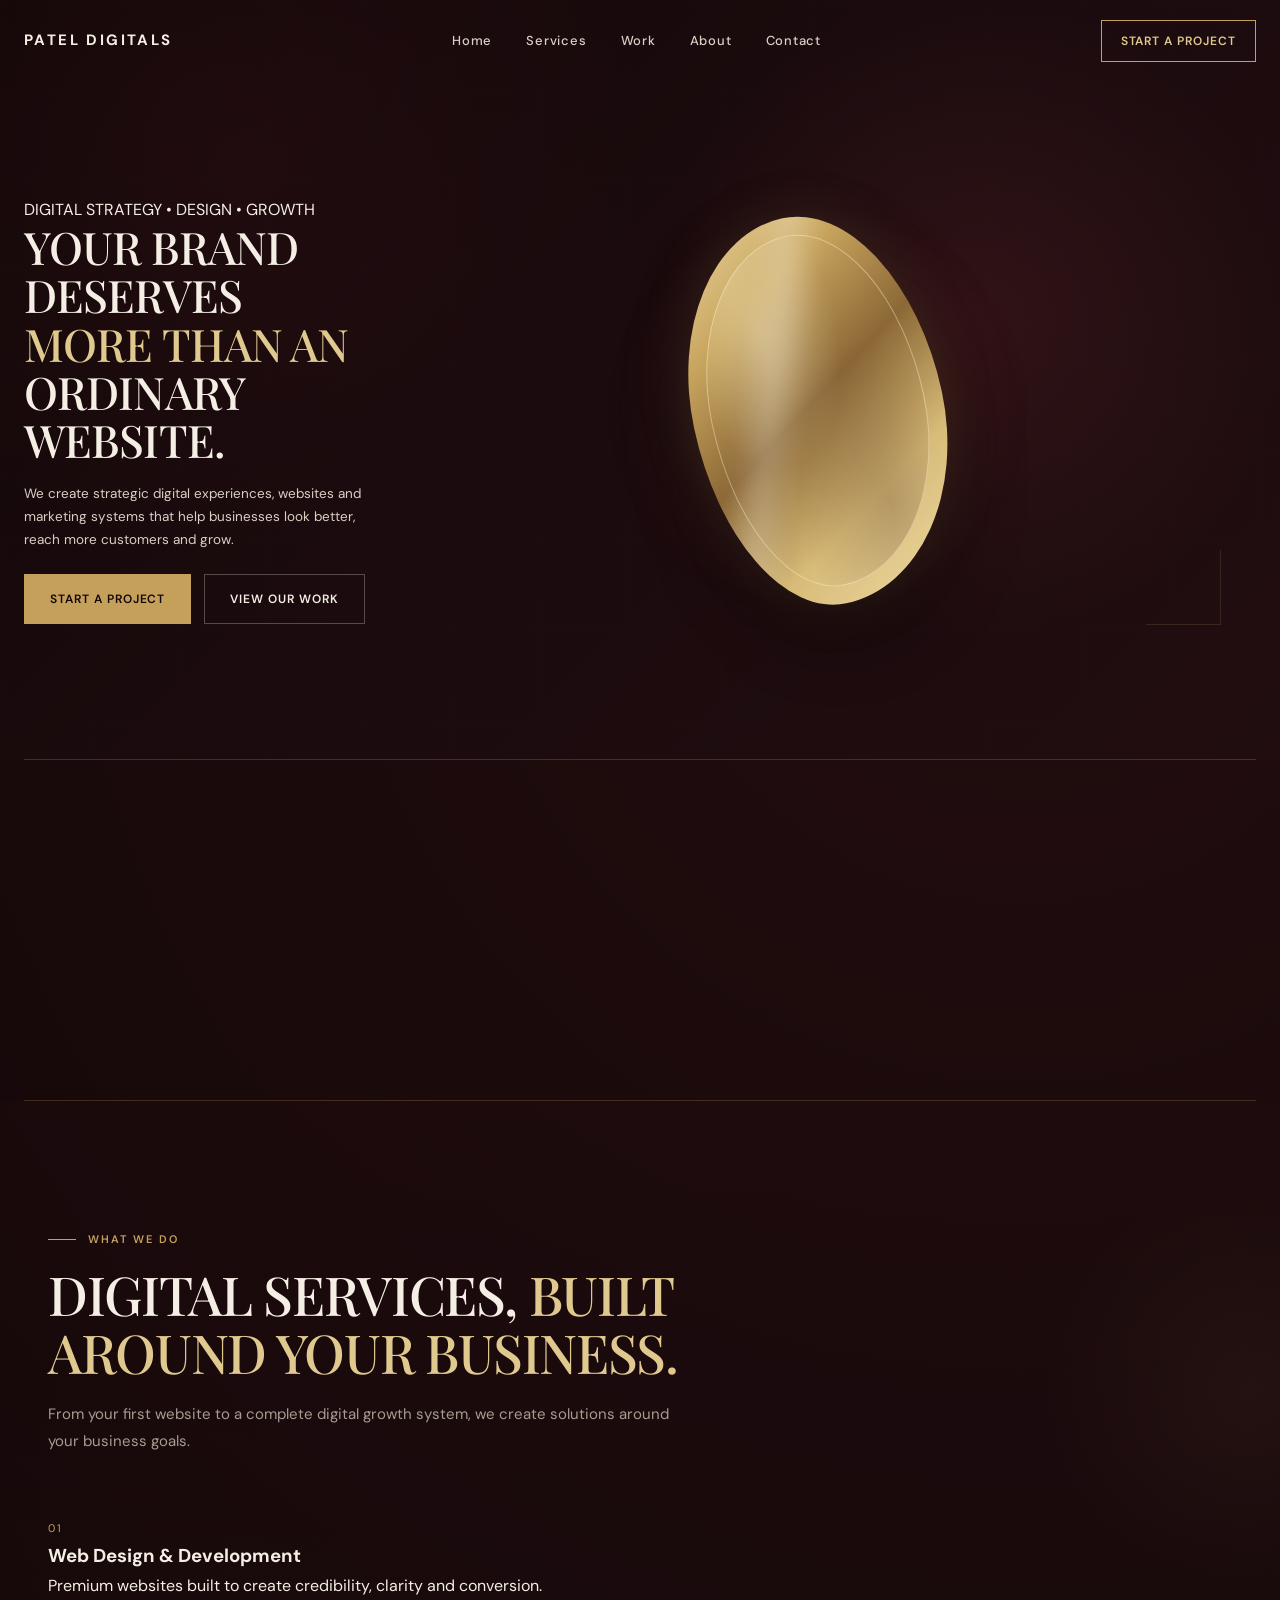
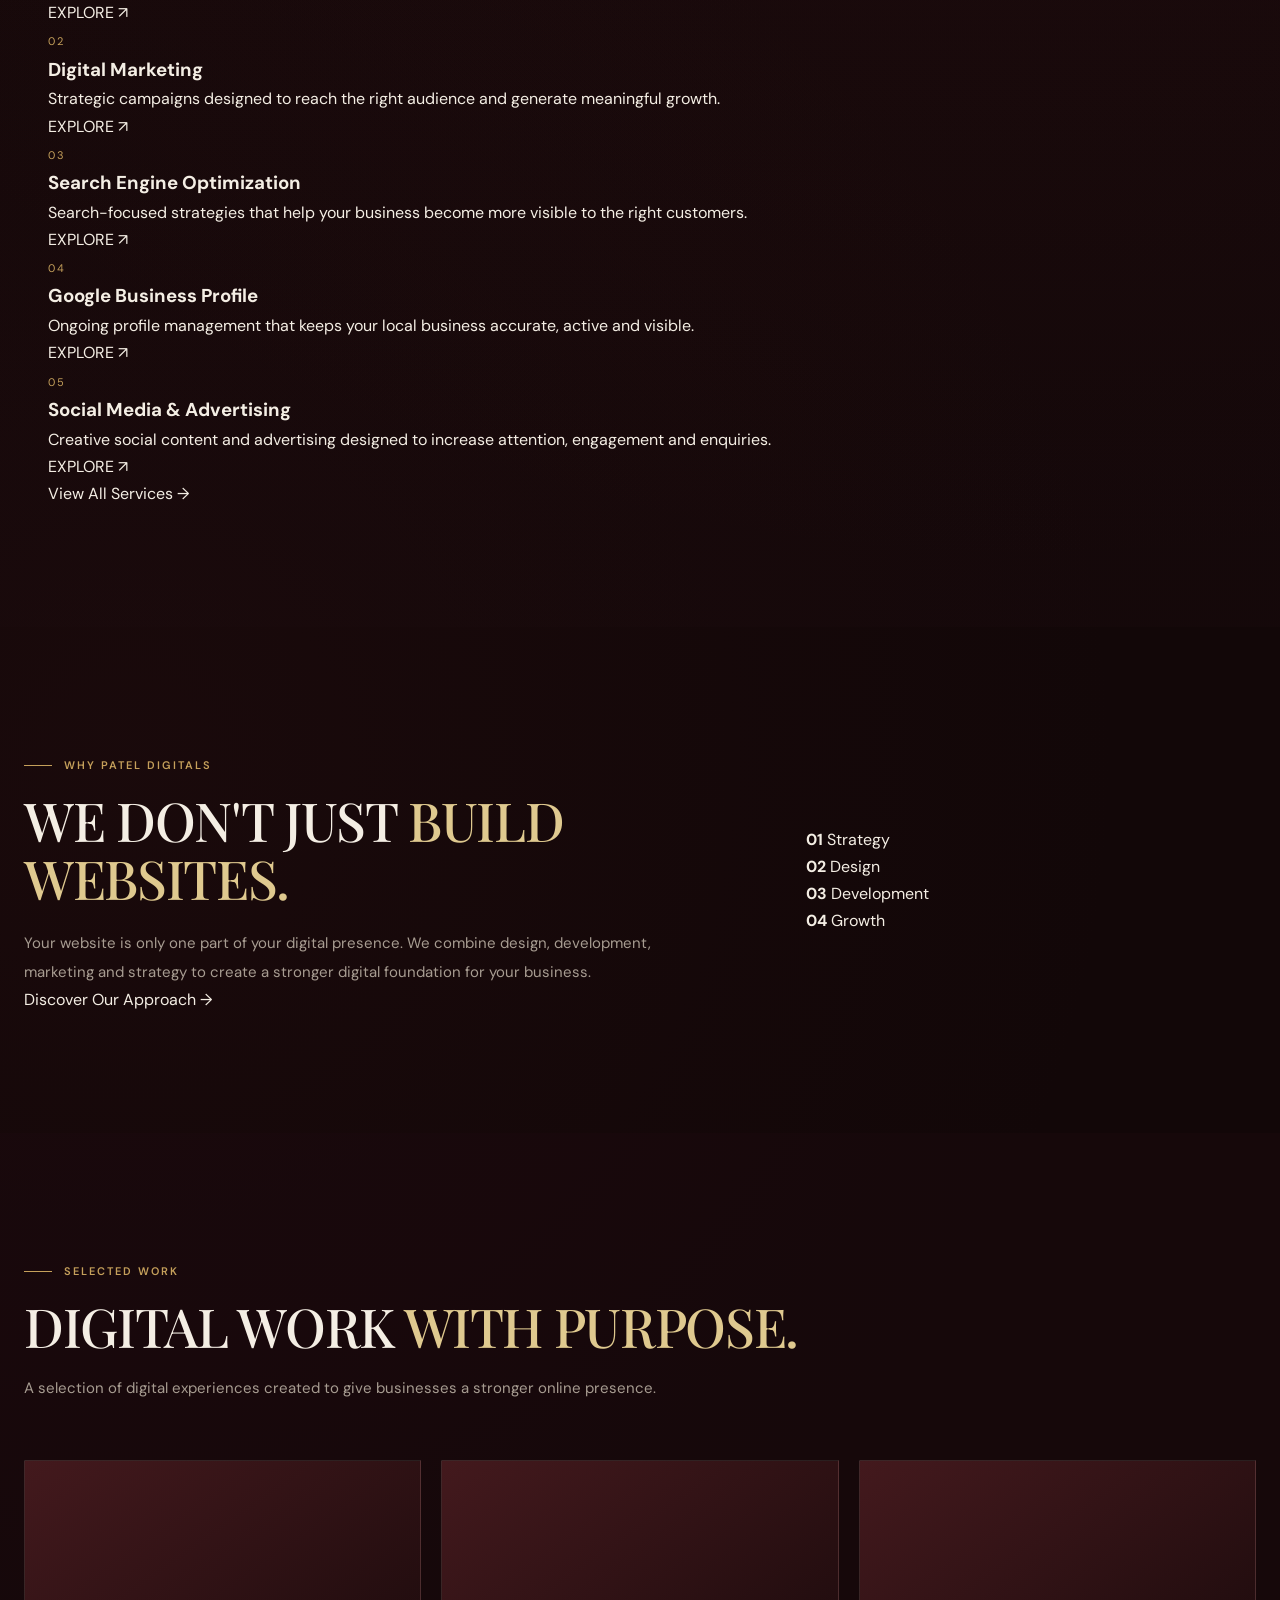
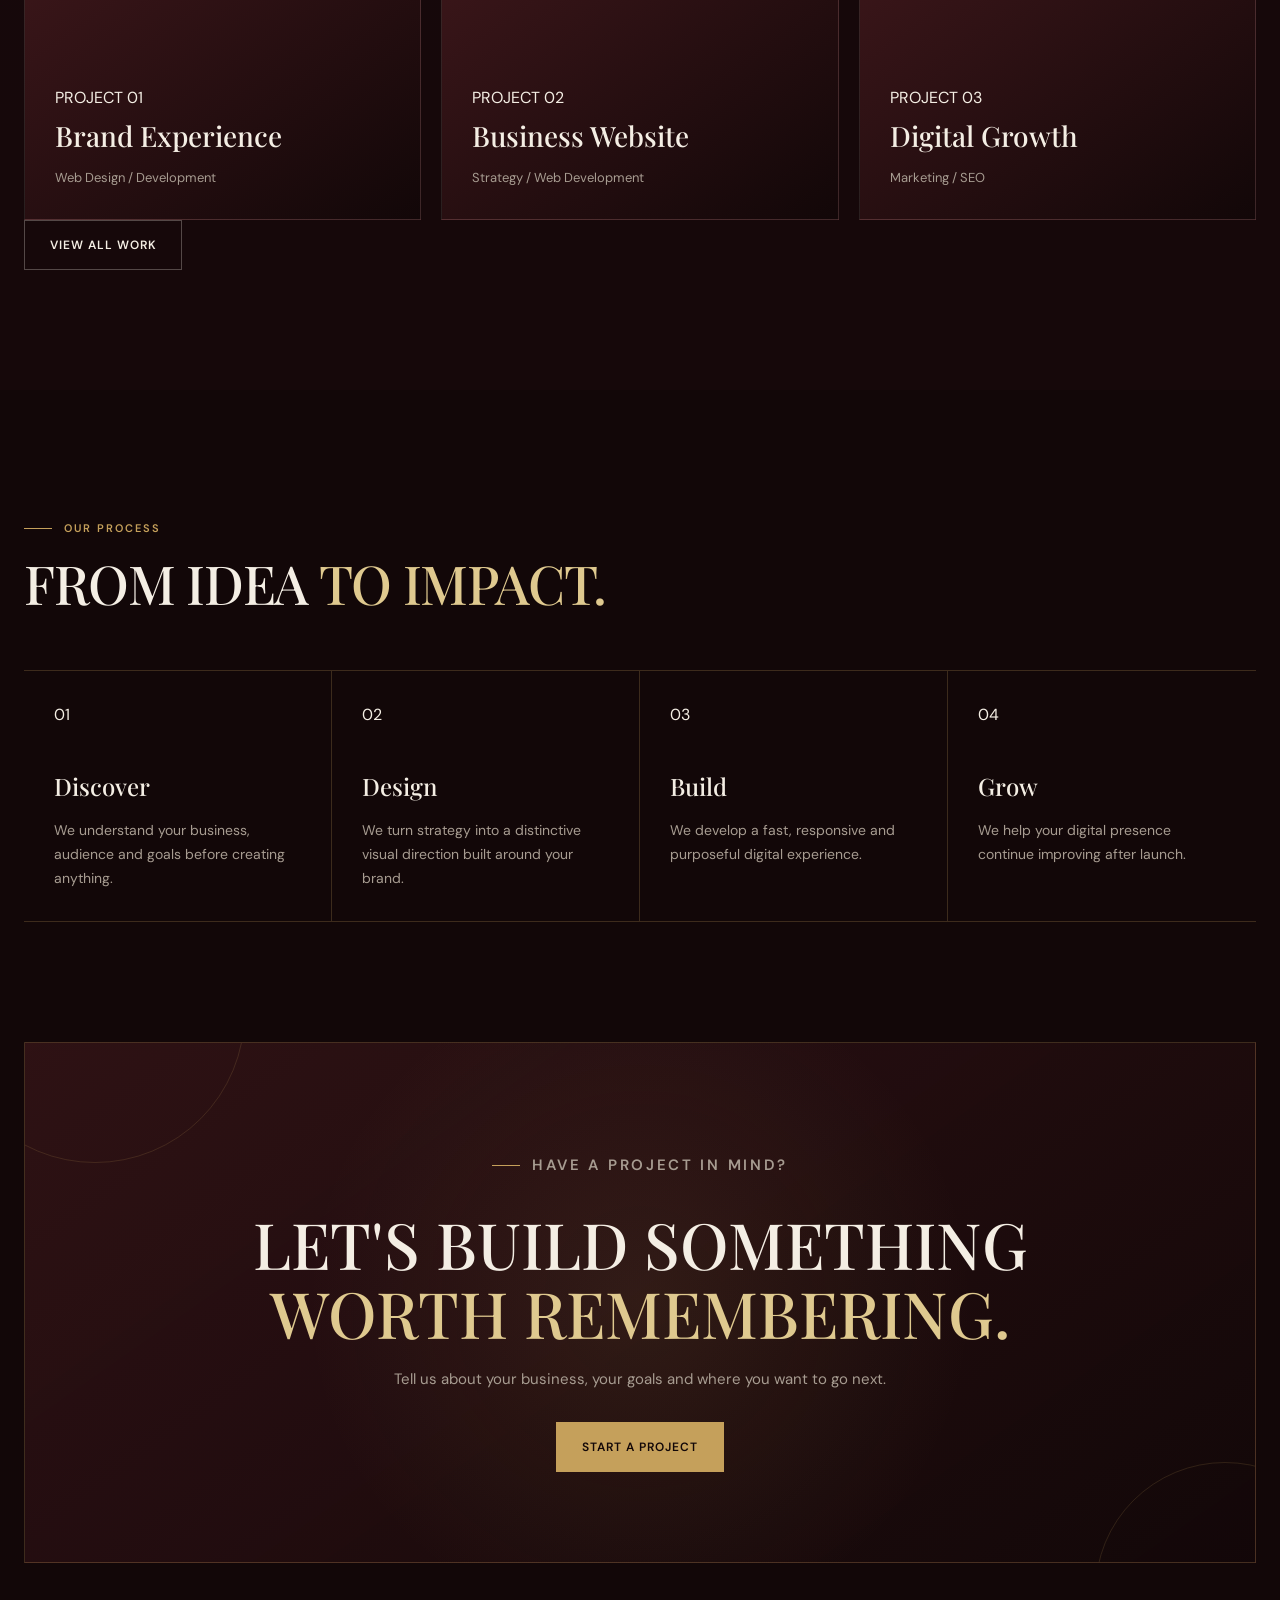
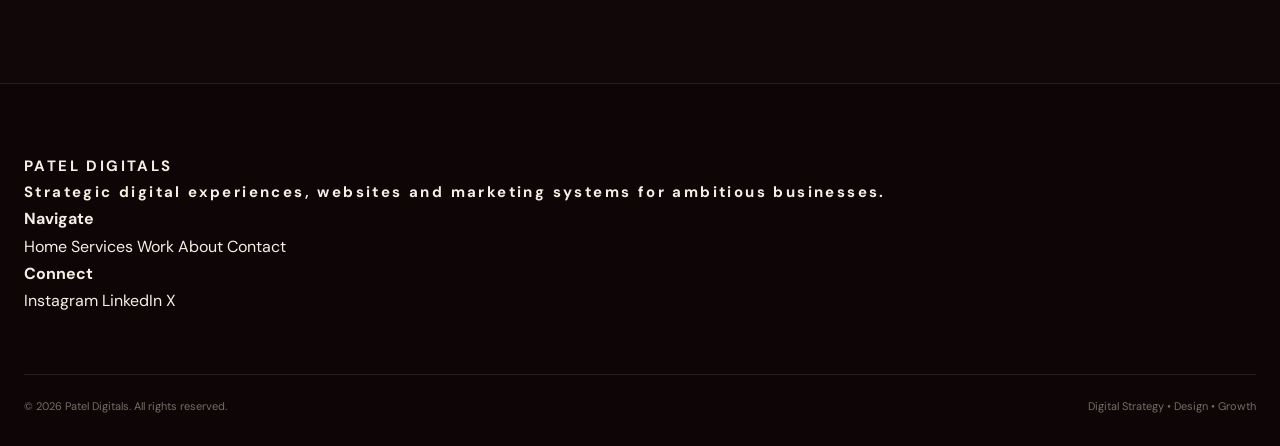
==== commit 84713f84: "Update index.html" ====
--- a/index.html
+++ b/index.html
@@ -303,231 +303,274 @@
 
 
 
-        <!-- =========================================
-             SERVICES SECTION
-        ========================================== -->
-
-        <section class="services-section">
-
-
-            <div class="section-heading">
-
-                <p class="section-eyebrow">
-                    WHAT WE DO
-                </p>
-
-
-                <h2>
-
-                    DIGITAL SERVICES,
-
-                    <span>
-                        BUILT AROUND YOUR BUSINESS.
-                    </span>
-
-                </h2>
-
-
-                <p class="section-description">
-
-                    From your first website to a complete digital
-                    growth system, we build solutions around your
-                    business goals.
-
-                </p>
-
-            </div>
-
-
-
-            <div class="services-grid">
-
-
-                <!-- SERVICE 01 -->
-
-                <article class="service-card">
+    <!-- =========================================
+     SERVICES SECTION
+========================================== -->
+
+<section class="services-section premium-services">
+
+    <div class="container">
+
+        <!-- SECTION HEADER -->
+
+        <div class="section-heading services-heading">
+
+            <p class="section-eyebrow">
+                WHAT WE DO
+            </p>
+
+            <h2>
+                DIGITAL SERVICES,
+                <span>BUILT AROUND YOUR BUSINESS.</span>
+            </h2>
+
+            <p class="section-description">
+                From your first website to a complete digital
+                growth system, we create solutions around your
+                business goals.
+            </p>
+
+        </div>
+
+
+        <!-- SERVICES LIST -->
+
+        <div class="services-list">
+
+
+            <!-- SERVICE 01 -->
+
+            <a href="services.html" class="premium-service-item">
+
+                <div class="service-left">
 
                     <span class="service-number">
                         01
                     </span>
 
-
-                    <div class="service-icon">
+                    <div class="service-title">
+
+                        <h3>
+                            Web Design &amp; Development
+                        </h3>
+
+                        <p>
+                            Premium websites built to create
+                            credibility, clarity and conversion.
+                        </p>
+
+                    </div>
+
+                </div>
+
+
+                <div class="service-action">
+
+                    <span class="service-label">
+                        EXPLORE
+                    </span>
+
+                    <span class="service-arrow">
                         ↗
-                    </div>
-
-
-                    <h3>
-                        Web Design &amp; Development
-                    </h3>
-
-
-                    <p>
-
-                        Premium, responsive websites designed to
-                        make your business look credible and convert
-                        visitors into customers.
-
-                    </p>
-
-
-                    <a href="services.html">
-                        Explore Service →
-                    </a>
-
-                </article>
-
-
-
-                <!-- SERVICE 02 -->
-
-                <article class="service-card">
+                    </span>
+
+                </div>
+
+            </a>
+
+
+
+            <!-- SERVICE 02 -->
+
+            <a href="services.html" class="premium-service-item">
+
+                <div class="service-left">
 
                     <span class="service-number">
                         02
                     </span>
 
-
-                    <div class="service-icon">
-                        ◇
-                    </div>
-
-
-                    <h3>
-                        Digital Marketing
-                    </h3>
-
-
-                    <p>
-
-                        Strategic digital campaigns that help your
-                        business reach the right audience and create
-                        measurable growth.
-
-                    </p>
-
-
-                    <a href="services.html">
-                        Explore Service →
-                    </a>
-
-                </article>
-
-
-
-                <!-- SERVICE 03 -->
-
-                <article class="service-card">
+                    <div class="service-title">
+
+                        <h3>
+                            Digital Marketing
+                        </h3>
+
+                        <p>
+                            Strategic campaigns designed to
+                            reach the right audience and generate
+                            meaningful growth.
+                        </p>
+
+                    </div>
+
+                </div>
+
+
+                <div class="service-action">
+
+                    <span class="service-label">
+                        EXPLORE
+                    </span>
+
+                    <span class="service-arrow">
+                        ↗
+                    </span>
+
+                </div>
+
+            </a>
+
+
+
+            <!-- SERVICE 03 -->
+
+            <a href="services.html" class="premium-service-item">
+
+                <div class="service-left">
 
                     <span class="service-number">
                         03
                     </span>
 
-
-                    <div class="service-icon">
-                        ⌕
-                    </div>
-
-
-                    <h3>
-                        SEO
-                    </h3>
-
-
-                    <p>
-
-                        Search-focused strategies designed to improve
-                        visibility and bring more relevant customers
-                        to your business.
-
-                    </p>
-
-
-                    <a href="services.html">
-                        Explore Service →
-                    </a>
-
-                </article>
-
-
-
-                <!-- SERVICE 04 -->
-
-                <article class="service-card">
+                    <div class="service-title">
+
+                        <h3>
+                            Search Engine Optimization
+                        </h3>
+
+                        <p>
+                            Search-focused strategies that help
+                            your business become more visible
+                            to the right customers.
+                        </p>
+
+                    </div>
+
+                </div>
+
+
+                <div class="service-action">
+
+                    <span class="service-label">
+                        EXPLORE
+                    </span>
+
+                    <span class="service-arrow">
+                        ↗
+                    </span>
+
+                </div>
+
+            </a>
+
+
+
+            <!-- SERVICE 04 -->
+
+            <a href="services.html" class="premium-service-item">
+
+                <div class="service-left">
 
                     <span class="service-number">
                         04
                     </span>
 
-
-                    <div class="service-icon">
-                        ◎
-                    </div>
-
-
-                    <h3>
-                        Google Business Profile
-                    </h3>
-
-
-                    <p>
-
-                        Profile optimization and ongoing management
-                        to help your local business stay visible,
-                        accurate and active.
-
-                    </p>
-
-
-                    <a href="services.html">
-                        Explore Service →
-                    </a>
-
-                </article>
-
-
-
-                <!-- SERVICE 05 -->
-
-                <article class="service-card">
+                    <div class="service-title">
+
+                        <h3>
+                            Google Business Profile
+                        </h3>
+
+                        <p>
+                            Ongoing profile management that keeps
+                            your local business accurate, active
+                            and visible.
+                        </p>
+
+                    </div>
+
+                </div>
+
+
+                <div class="service-action">
+
+                    <span class="service-label">
+                        EXPLORE
+                    </span>
+
+                    <span class="service-arrow">
+                        ↗
+                    </span>
+
+                </div>
+
+            </a>
+
+
+
+            <!-- SERVICE 05 -->
+
+            <a href="services.html" class="premium-service-item">
+
+                <div class="service-left">
 
                     <span class="service-number">
                         05
                     </span>
 
-
-                    <div class="service-icon">
-                        ✦
-                    </div>
-
-
-                    <h3>
-                        Social Media &amp; Advertising
-                    </h3>
-
-
-                    <p>
-
-                        Creative social content and advertising
-                        systems designed to increase attention,
-                        engagement and enquiries.
-
-                    </p>
-
-
-                    <a href="services.html">
-                        Explore Service →
-                    </a>
-
-                </article>
-
-
-            </div>
-
-        </section>
-
-
-
+                    <div class="service-title">
+
+                        <h3>
+                            Social Media &amp; Advertising
+                        </h3>
+
+                        <p>
+                            Creative social content and advertising
+                            designed to increase attention,
+                            engagement and enquiries.
+                        </p>
+
+                    </div>
+
+                </div>
+
+
+                <div class="service-action">
+
+                    <span class="service-label">
+                        EXPLORE
+                    </span>
+
+                    <span class="service-arrow">
+                        ↗
+                    </span>
+
+                </div>
+
+            </a>
+
+
+        </div>
+
+
+        <!-- VIEW ALL SERVICES -->
+
+        <div class="services-footer">
+
+            <a
+                href="services.html"
+                class="text-link">
+
+                View All Services →
+
+            </a>
+
+        </div>
+
+    </div>
+
+</section>
         <!-- =========================================
              WHY PATEL DIGITALS
         ========================================== -->
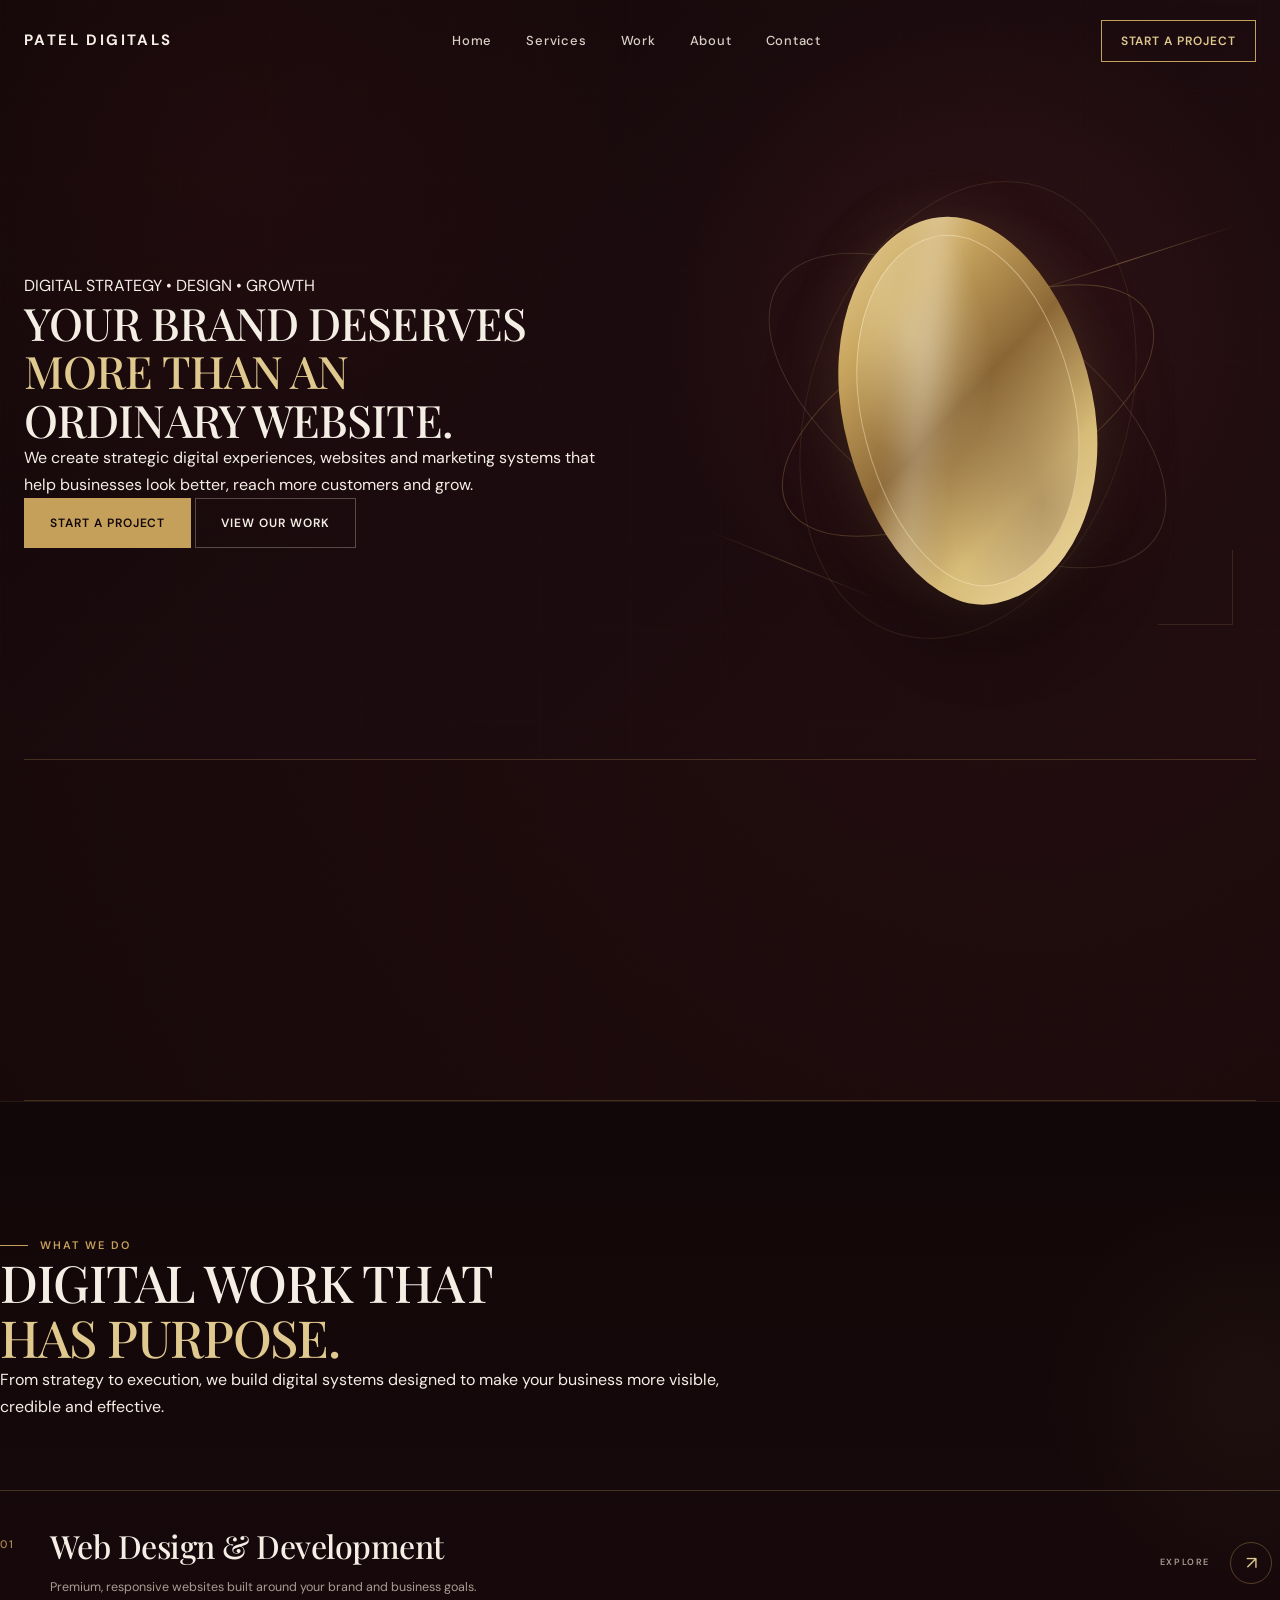
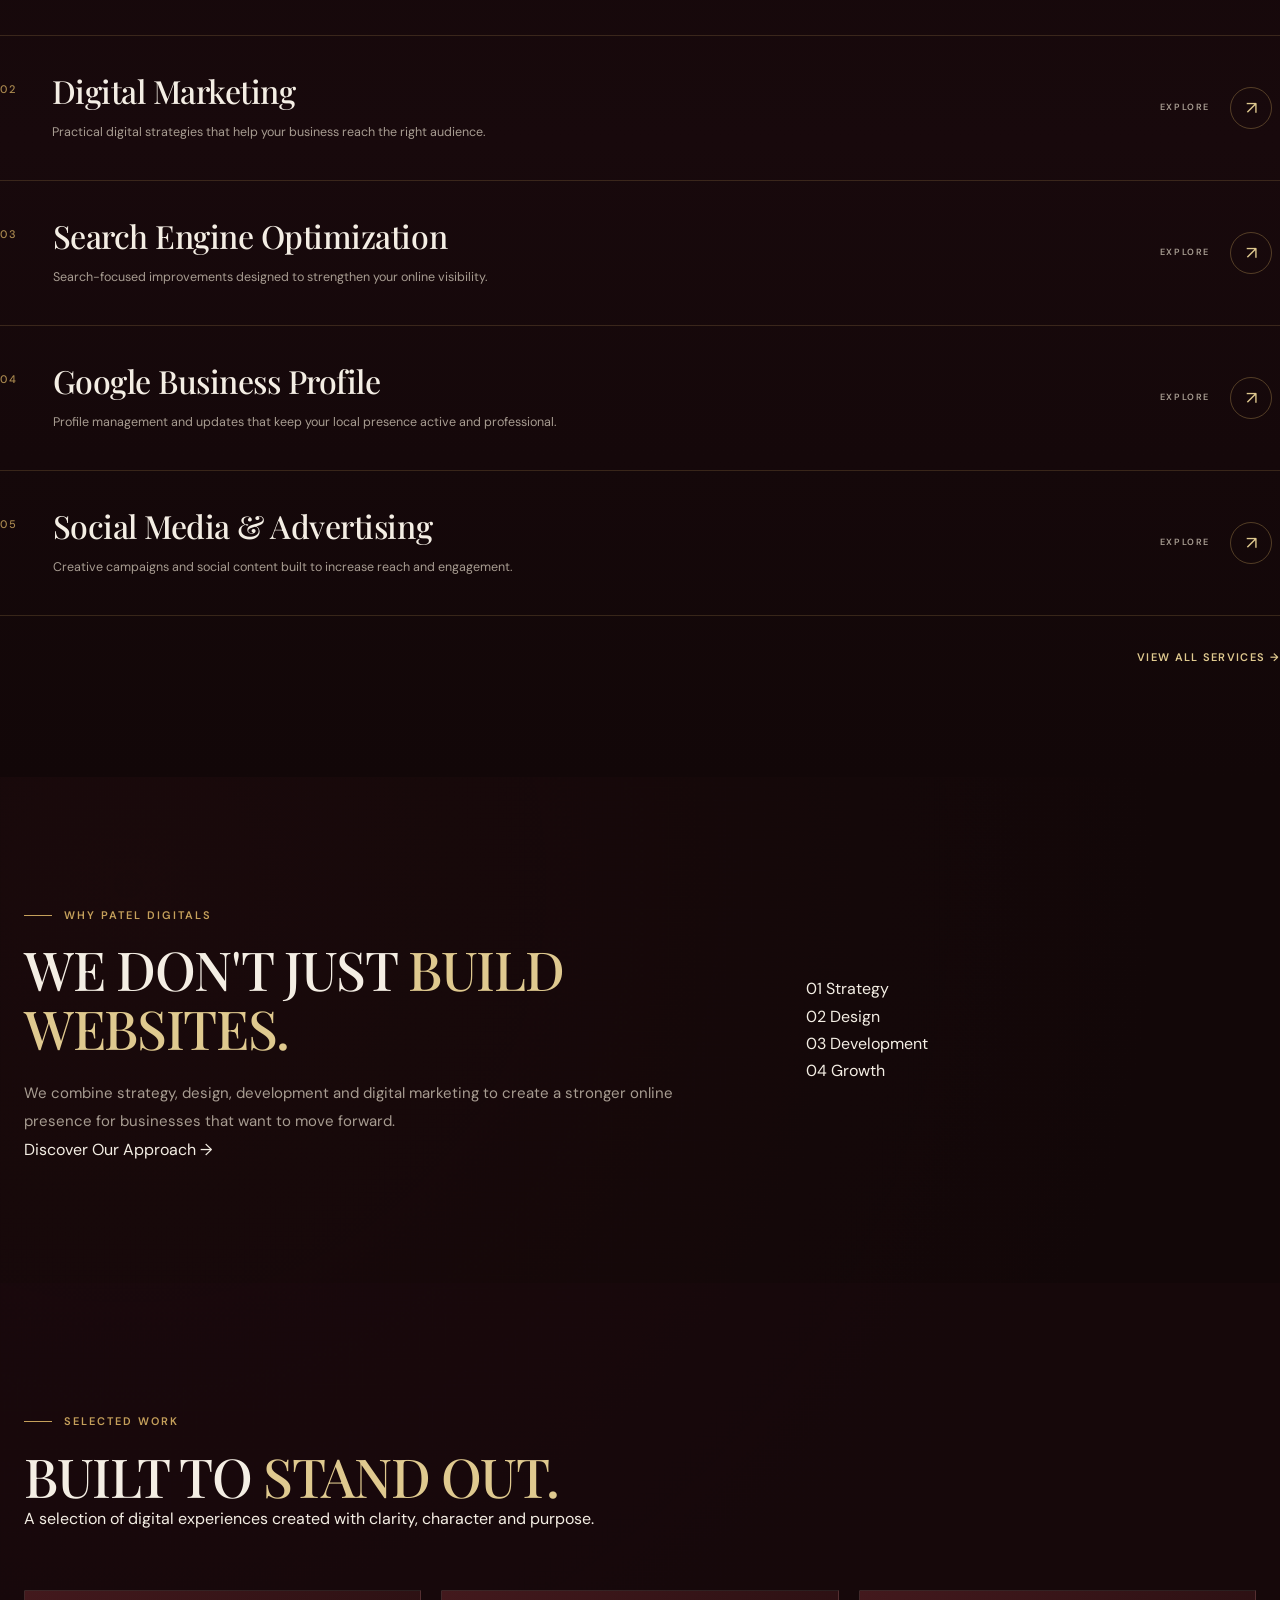
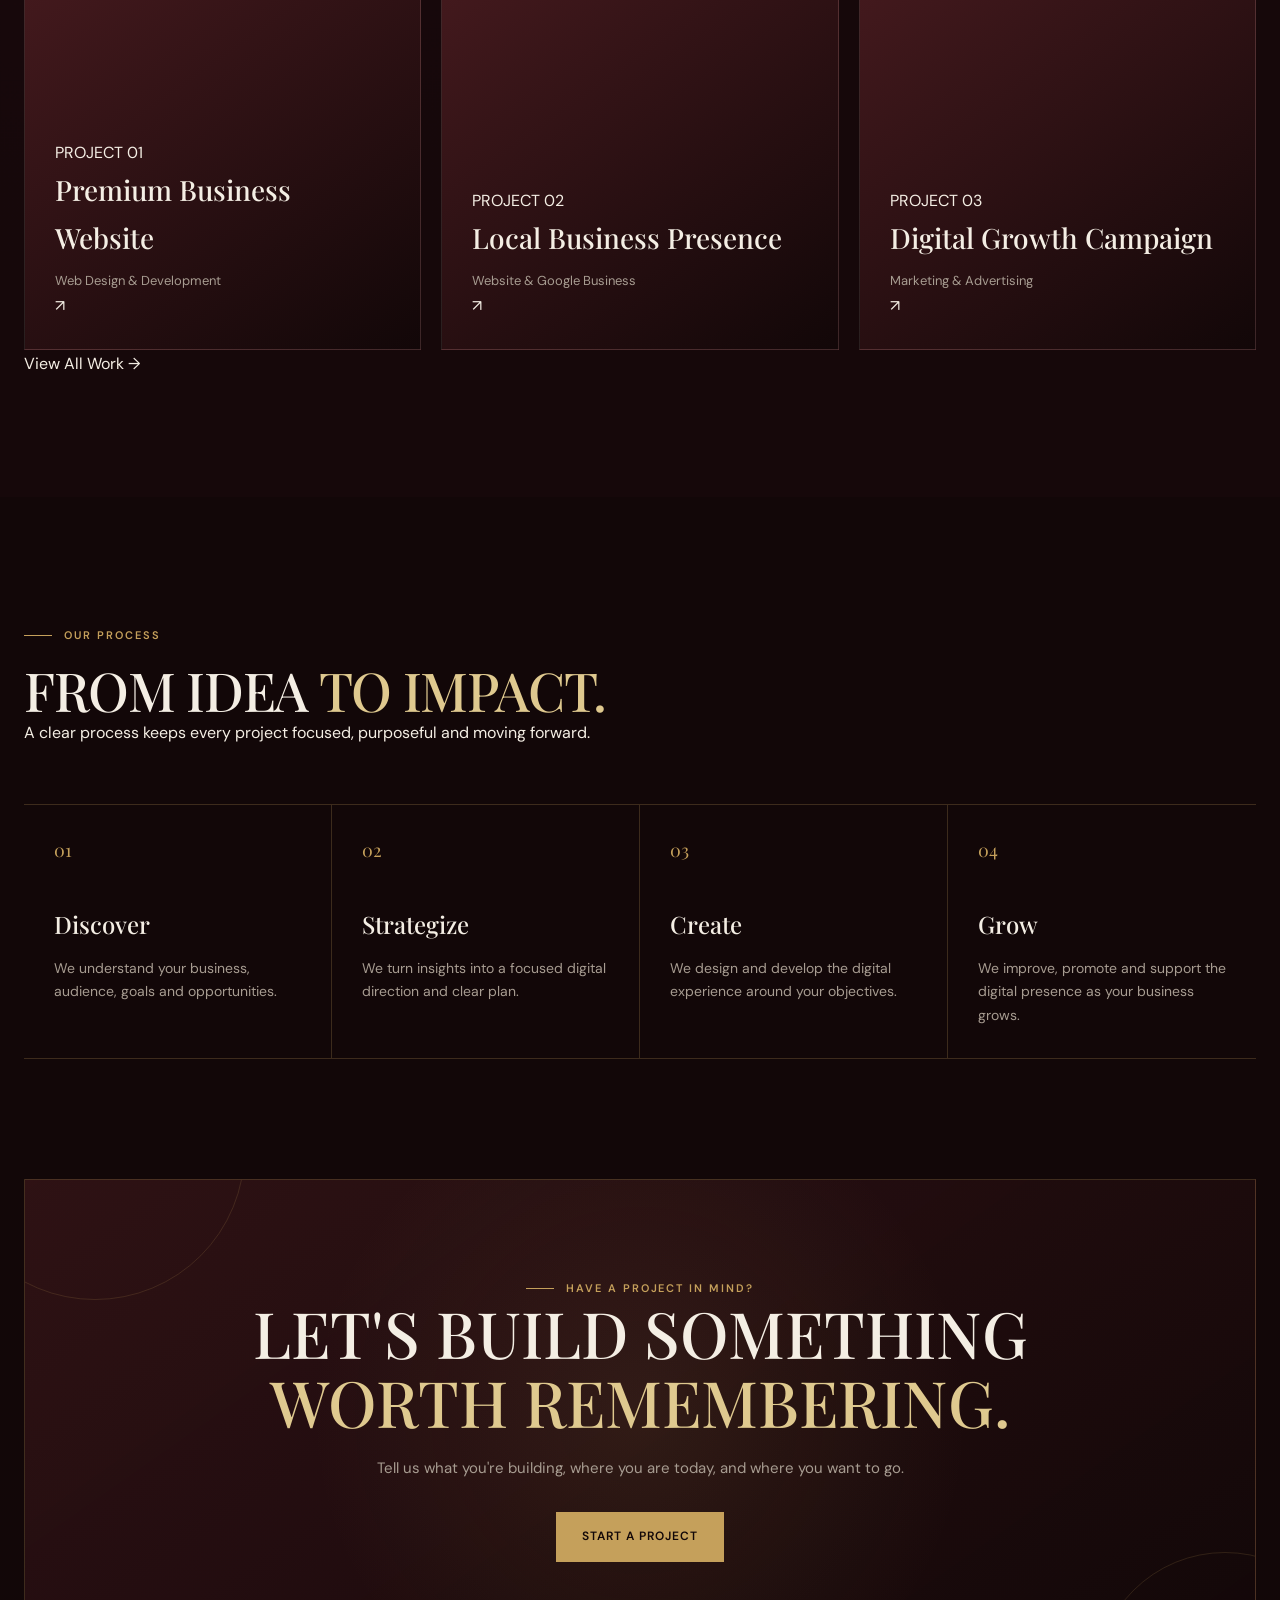
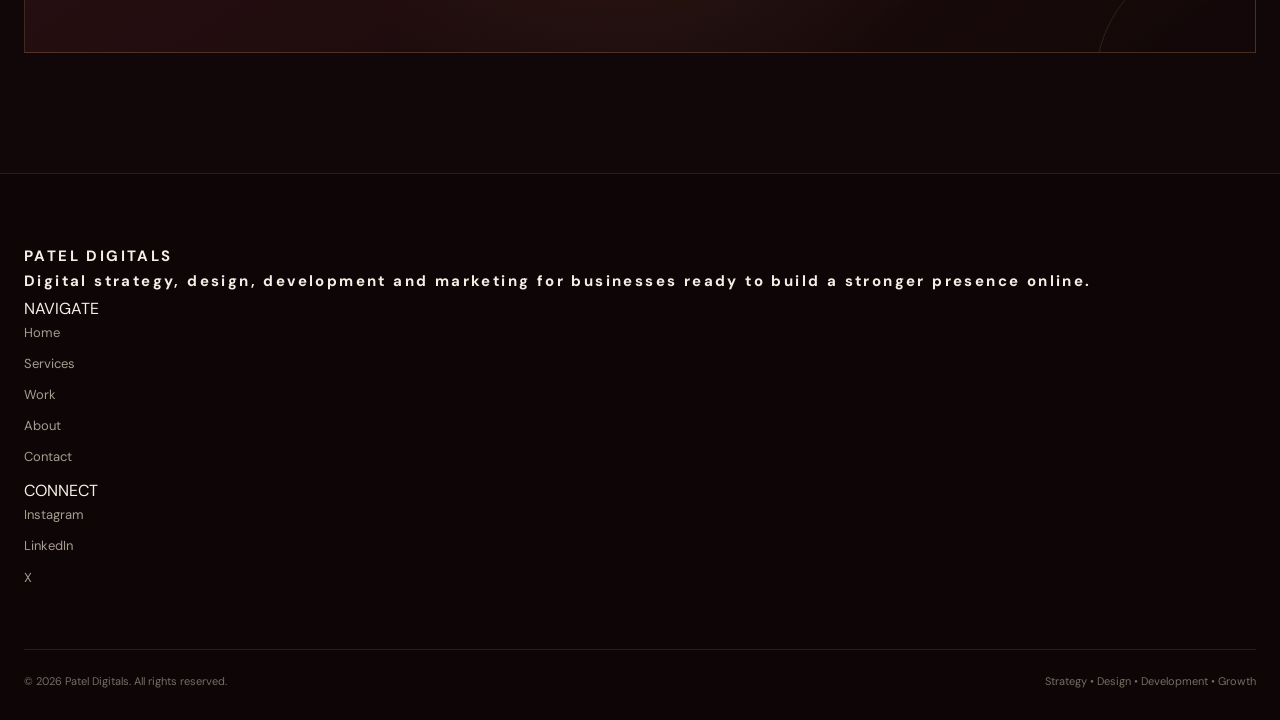
==== commit bc0684f3: "Update index.html" ====
--- a/index.html
+++ b/index.html
@@ -1,55 +1,45 @@
 <!DOCTYPE html>
 <html lang="en">
-
 <head>
-
     <meta charset="UTF-8">
 
     <meta name="viewport" content="width=device-width, initial-scale=1.0">
 
-    <meta name="description"
-        content="Patel Digitals creates strategic websites, digital marketing systems and online experiences that help businesses grow.">
-
-    <meta name="keywords"
-        content="Patel Digitals, digital marketing, web development, SEO, Google Business Profile, social media marketing">
+    <meta
+        name="description"
+        content="Patel Digitals creates strategic websites, digital experiences and marketing systems that help businesses look better, reach more customers and grow."
+    >
+
+    <meta
+        name="keywords"
+        content="digital marketing, web development, website design, SEO, Google Business Profile, social media marketing, Patel Digitals"
+    >
 
     <meta name="author" content="Patel Digitals">
 
-    <title>Patel Digitals — Digital Experiences That Move Brands Forward</title>
-
-
-    <!-- =========================================
-         GOOGLE FONTS
-    ========================================== -->
-
+    <title>Patel Digitals | Digital Strategy, Design & Growth</title>
+
+    <!-- Google Fonts -->
     <link rel="preconnect" href="https://fonts.googleapis.com">
-
-    <link rel="preconnect"
-        href="https://fonts.gstatic.com"
-        crossorigin>
+    <link rel="preconnect" href="https://fonts.gstatic.com" crossorigin>
 
     <link
         href="https://fonts.googleapis.com/css2?family=DM+Sans:wght@400;500;600;700&family=Playfair+Display:wght@500;600;700&display=swap"
-        rel="stylesheet">
-
-
-    <!-- =========================================
-         MAIN CSS
-    ========================================== -->
-
+        rel="stylesheet"
+    >
+
+    <!-- Main CSS -->
     <link rel="stylesheet" href="css/style.css">
 
+    <!-- Homepage CSS -->
     <link rel="stylesheet" href="css/home.css">
-
 </head>
 
-
 <body>
 
-
-    <!-- =========================================
+    <!-- =====================================================
          NAVBAR
-    ========================================== -->
+    ====================================================== -->
 
     <header class="site-header">
 
@@ -59,10 +49,9 @@
                 PATEL DIGITALS
             </a>
 
-
             <div class="nav-links">
 
-                <a href="index.html">
+                <a href="index.html" class="active">
                     Home
                 </a>
 
@@ -83,21 +72,19 @@
                 </a>
 
             </div>
-
 
             <a href="contact.html" class="nav-project-btn">
                 Start a Project
             </a>
 
-
             <button
                 class="menu-toggle"
-                aria-label="Open navigation menu">
-
+                aria-label="Open navigation menu"
+                type="button"
+            >
                 <span></span>
                 <span></span>
                 <span></span>
-
             </button>
 
         </nav>
@@ -105,951 +92,799 @@
     </header>
 
 
+    <!-- =====================================================
+         HERO
+    ====================================================== -->
 
     <main>
 
-
-        <!-- =========================================
-             HERO SECTION
-        ========================================== -->
-
         <section class="hero">
 
-            <div class="hero-content">
-
-
-                <p class="hero-eyebrow">
-                    DIGITAL STRATEGY • DESIGN • GROWTH
+            <div class="hero-inner">
+
+                <!-- Hero Content -->
+
+                <div class="hero-content">
+
+                    <span class="hero-eyebrow">
+                        DIGITAL STRATEGY • DESIGN • GROWTH
+                    </span>
+
+                    <h1>
+                        YOUR BRAND DESERVES
+                        <span>MORE THAN AN</span>
+                        ORDINARY WEBSITE.
+                    </h1>
+
+                    <p>
+                        We create strategic digital experiences, websites and
+                        marketing systems that help businesses look better,
+                        reach more customers and grow.
+                    </p>
+
+                    <div class="hero-actions">
+
+                        <a href="contact.html" class="btn btn-primary">
+                            Start a Project
+                        </a>
+
+                        <a href="work.html" class="btn btn-secondary">
+                            View Our Work
+                        </a>
+
+                    </div>
+
+                </div>
+
+
+                <!-- Hero Visual -->
+
+                <div class="hero-visual">
+
+                    <div class="hero-orbit hero-orbit-1"></div>
+
+                    <div class="hero-orbit hero-orbit-2"></div>
+
+                    <div class="hero-orbit hero-orbit-3"></div>
+
+                    <div class="hero-glow"></div>
+
+                    <div class="hero-shape">
+                        <div class="shape-inner"></div>
+                    </div>
+
+                    <div class="hero-line hero-line-1"></div>
+
+                    <div class="hero-line hero-line-2"></div>
+
+                </div>
+
+            </div>
+
+        </section>
+
+
+        <!-- =====================================================
+             PREMIUM INTRO / TRUST STRIP
+        ====================================================== -->
+
+        <section class="intro-strip premium-intro">
+
+            <div class="premium-intro-grid">
+
+                <div class="premium-intro-item reveal">
+
+                    <span class="intro-number">
+                        01
+                    </span>
+
+                    <div class="intro-content">
+
+                        <h3>
+                            STRATEGY FIRST
+                        </h3>
+
+                        <p>
+                            Clear thinking before execution.
+                            Every digital decision starts with purpose.
+                        </p>
+
+                    </div>
+
+                </div>
+
+
+                <div class="premium-intro-item reveal">
+
+                    <span class="intro-number">
+                        02
+                    </span>
+
+                    <div class="intro-content">
+
+                        <h3>
+                            PURPOSEFUL DESIGN
+                        </h3>
+
+                        <p>
+                            Every detail has a reason.
+                            We create experiences with clarity and character.
+                        </p>
+
+                    </div>
+
+                </div>
+
+
+                <div class="premium-intro-item reveal">
+
+                    <span class="intro-number">
+                        03
+                    </span>
+
+                    <div class="intro-content">
+
+                        <h3>
+                            BUILT FOR GROWTH
+                        </h3>
+
+                        <p>
+                            Digital experiences designed to help
+                            businesses move forward.
+                        </p>
+
+                    </div>
+
+                </div>
+
+            </div>
+
+        </section>
+
+
+        <!-- =====================================================
+             SERVICES
+        ====================================================== -->
+
+        <section class="services-section premium-services">
+
+            <div class="section-heading services-heading">
+
+                <span class="eyebrow">
+                    WHAT WE DO
+                </span>
+
+                <h2>
+                    DIGITAL WORK THAT
+                    <span>HAS PURPOSE.</span>
+                </h2>
+
+                <p>
+                    From strategy to execution, we build digital systems
+                    designed to make your business more visible,
+                    credible and effective.
                 </p>
 
-
-                <h1>
-
-                    YOUR BRAND DESERVES
-
-                    <span>
-                        MORE THAN AN
-                    </span>
-
-                    ORDINARY WEBSITE.
-
-                </h1>
-
-
-                <p class="hero-description">
-
-                    We create strategic digital experiences, websites
-                    and marketing systems that help businesses look
-                    better, reach more customers and grow.
-
+            </div>
+
+
+            <div class="services-list">
+
+                <!-- Service 01 -->
+
+                <a href="services.html" class="premium-service-item">
+
+                    <div class="service-left">
+
+                        <span class="service-number">
+                            01
+                        </span>
+
+                        <div class="service-title">
+
+                            <h3>
+                                Web Design &amp; Development
+                            </h3>
+
+                            <p>
+                                Premium, responsive websites built around
+                                your brand and business goals.
+                            </p>
+
+                        </div>
+
+                    </div>
+
+
+                    <div class="service-action">
+
+                        <span class="service-label">
+                            EXPLORE
+                        </span>
+
+                        <span class="service-arrow">
+                            ↗
+                        </span>
+
+                    </div>
+
+                </a>
+
+
+                <!-- Service 02 -->
+
+                <a href="services.html" class="premium-service-item">
+
+                    <div class="service-left">
+
+                        <span class="service-number">
+                            02
+                        </span>
+
+                        <div class="service-title">
+
+                            <h3>
+                                Digital Marketing
+                            </h3>
+
+                            <p>
+                                Practical digital strategies that help your
+                                business reach the right audience.
+                            </p>
+
+                        </div>
+
+                    </div>
+
+
+                    <div class="service-action">
+
+                        <span class="service-label">
+                            EXPLORE
+                        </span>
+
+                        <span class="service-arrow">
+                            ↗
+                        </span>
+
+                    </div>
+
+                </a>
+
+
+                <!-- Service 03 -->
+
+                <a href="services.html" class="premium-service-item">
+
+                    <div class="service-left">
+
+                        <span class="service-number">
+                            03
+                        </span>
+
+                        <div class="service-title">
+
+                            <h3>
+                                Search Engine Optimization
+                            </h3>
+
+                            <p>
+                                Search-focused improvements designed to
+                                strengthen your online visibility.
+                            </p>
+
+                        </div>
+
+                    </div>
+
+
+                    <div class="service-action">
+
+                        <span class="service-label">
+                            EXPLORE
+                        </span>
+
+                        <span class="service-arrow">
+                            ↗
+                        </span>
+
+                    </div>
+
+                </a>
+
+
+                <!-- Service 04 -->
+
+                <a href="services.html" class="premium-service-item">
+
+                    <div class="service-left">
+
+                        <span class="service-number">
+                            04
+                        </span>
+
+                        <div class="service-title">
+
+                            <h3>
+                                Google Business Profile
+                            </h3>
+
+                            <p>
+                                Profile management and updates that keep
+                                your local presence active and professional.
+                            </p>
+
+                        </div>
+
+                    </div>
+
+
+                    <div class="service-action">
+
+                        <span class="service-label">
+                            EXPLORE
+                        </span>
+
+                        <span class="service-arrow">
+                            ↗
+                        </span>
+
+                    </div>
+
+                </a>
+
+
+                <!-- Service 05 -->
+
+                <a href="services.html" class="premium-service-item">
+
+                    <div class="service-left">
+
+                        <span class="service-number">
+                            05
+                        </span>
+
+                        <div class="service-title">
+
+                            <h3>
+                                Social Media &amp; Advertising
+                            </h3>
+
+                            <p>
+                                Creative campaigns and social content built
+                                to increase reach and engagement.
+                            </p>
+
+                        </div>
+
+                    </div>
+
+
+                    <div class="service-action">
+
+                        <span class="service-label">
+                            EXPLORE
+                        </span>
+
+                        <span class="service-arrow">
+                            ↗
+                        </span>
+
+                    </div>
+
+                </a>
+
+            </div>
+
+
+            <div class="services-footer">
+
+                <a href="services.html" class="text-link">
+                    View All Services
+                    <span>→</span>
+                </a>
+
+            </div>
+
+        </section>
+
+
+        <!-- =====================================================
+             ABOUT PREVIEW
+        ====================================================== -->
+
+        <section class="about-preview">
+
+            <div class="about-preview-content">
+
+                <span class="eyebrow">
+                    WHY PATEL DIGITALS
+                </span>
+
+                <h2>
+                    WE DON'T JUST
+                    <span>BUILD WEBSITES.</span>
+                </h2>
+
+                <p>
+                    We combine strategy, design, development and digital
+                    marketing to create a stronger online presence for
+                    businesses that want to move forward.
                 </p>
 
-
-                <div class="hero-buttons">
-
-                    <a
-                        href="contact.html"
-                        class="btn btn-primary">
-
-                        Start a Project
-
-                    </a>
-
-
-                    <a
-                        href="work.html"
-                        class="btn btn-secondary">
-
-                        View Our Work
-
-                    </a>
-
-                </div>
-
-            </div>
-
-
-
-            <!-- =========================================
-                 PREMIUM ABSTRACT VISUAL
-            ========================================== -->
-
-            <div class="hero-visual">
-
-                <div class="hero-orbit orbit-one"></div>
-
-                <div class="hero-orbit orbit-two"></div>
-
-                <div class="hero-orbit orbit-three"></div>
-
-                <div class="hero-glow"></div>
-
-
-                <div class="hero-shape">
-
-                    <div class="shape-inner"></div>
-
-                </div>
-
-
-                <div class="hero-line line-one"></div>
-
-                <div class="hero-line line-two"></div>
+                <a href="about.html" class="text-link">
+                    Discover Our Approach
+                    <span>→</span>
+                </a>
+
+            </div>
+
+
+            <div class="about-preview-stats">
+
+                <div class="stat">
+
+                    <span class="stat-number">
+                        01
+                    </span>
+
+                    <span class="stat-title">
+                        Strategy
+                    </span>
+
+                </div>
+
+
+                <div class="stat">
+
+                    <span class="stat-number">
+                        02
+                    </span>
+
+                    <span class="stat-title">
+                        Design
+                    </span>
+
+                </div>
+
+
+                <div class="stat">
+
+                    <span class="stat-number">
+                        03
+                    </span>
+
+                    <span class="stat-title">
+                        Development
+                    </span>
+
+                </div>
+
+
+                <div class="stat">
+
+                    <span class="stat-number">
+                        04
+                    </span>
+
+                    <span class="stat-title">
+                        Growth
+                    </span>
+
+                </div>
 
             </div>
 
         </section>
 
 
-
-        <!-- =========================================
-             TRUST / INTRO STRIP
-        ========================================== -->
-
-        <section class="intro-strip premium-intro">
-
-
-            <div class="container">
-
-
-                <div class="premium-intro-grid">
-
-
-                    <!-- ITEM 01 -->
-
-                    <div class="premium-intro-item reveal">
-
-                        <span class="premium-intro-number">
-                            01
-                        </span>
-
-
-                        <div class="premium-intro-content">
+        <!-- =====================================================
+             SELECTED WORK
+        ====================================================== -->
+
+        <section class="work-section">
+
+            <div class="section-heading">
+
+                <span class="eyebrow">
+                    SELECTED WORK
+                </span>
+
+                <h2>
+                    BUILT TO
+                    <span>STAND OUT.</span>
+                </h2>
+
+                <p>
+                    A selection of digital experiences created with
+                    clarity, character and purpose.
+                </p>
+
+            </div>
+
+
+            <div class="work-grid">
+
+                <!-- Project 01 -->
+
+                <a href="work.html" class="work-card work-large">
+
+                    <div class="work-image">
+
+                        <span class="work-project">
+                            PROJECT 01
+                        </span>
+
+                    </div>
+
+                    <div class="work-info">
+
+                        <div>
 
                             <h3>
-                                STRATEGY FIRST
+                                Premium Business Website
                             </h3>
 
-
                             <p>
-                                Clear thinking before execution.
-                                Every digital decision starts with purpose.
+                                Web Design &amp; Development
                             </p>
 
                         </div>
 
-                    </div>
-
-
-
-                    <!-- ITEM 02 -->
-
-                    <div class="premium-intro-item reveal">
-
-                        <span class="premium-intro-number">
-                            02
-                        </span>
-
-
-                        <div class="premium-intro-content">
+                        <span class="work-arrow">
+                            ↗
+                        </span>
+
+                    </div>
+
+                </a>
+
+
+                <!-- Project 02 -->
+
+                <a href="work.html" class="work-card">
+
+                    <div class="work-image">
+
+                        <span class="work-project">
+                            PROJECT 02
+                        </span>
+
+                    </div>
+
+                    <div class="work-info">
+
+                        <div>
 
                             <h3>
-                                PURPOSEFUL DESIGN
+                                Local Business Presence
                             </h3>
 
-
                             <p>
-                                Every detail has a reason.
-                                We create experiences with clarity and character.
+                                Website &amp; Google Business
                             </p>
 
                         </div>
 
-                    </div>
-
-
-
-                    <!-- ITEM 03 -->
-
-                    <div class="premium-intro-item reveal">
-
-                        <span class="premium-intro-number">
-                            03
-                        </span>
-
-
-                        <div class="premium-intro-content">
+                        <span class="work-arrow">
+                            ↗
+                        </span>
+
+                    </div>
+
+                </a>
+
+
+                <!-- Project 03 -->
+
+                <a href="work.html" class="work-card">
+
+                    <div class="work-image">
+
+                        <span class="work-project">
+                            PROJECT 03
+                        </span>
+
+                    </div>
+
+                    <div class="work-info">
+
+                        <div>
 
                             <h3>
-                                BUILT FOR GROWTH
+                                Digital Growth Campaign
                             </h3>
 
-
                             <p>
-                                Digital experiences designed to help
-                                businesses move forward.
+                                Marketing &amp; Advertising
                             </p>
 
                         </div>
 
-                    </div>
-
-
-                </div>
+                        <span class="work-arrow">
+                            ↗
+                        </span>
+
+                    </div>
+
+                </a>
+
+            </div>
+
+
+            <div class="work-footer">
+
+                <a href="work.html" class="text-link">
+                    View All Work
+                    <span>→</span>
+                </a>
 
             </div>
 
         </section>
 
 
-
-    <!-- =========================================
-     SERVICES SECTION
-========================================== -->
-
-<section class="services-section premium-services">
-
-    <div class="container">
-
-        <!-- SECTION HEADER -->
-
-        <div class="section-heading services-heading">
-
-            <p class="section-eyebrow">
-                WHAT WE DO
-            </p>
-
-            <h2>
-                DIGITAL SERVICES,
-                <span>BUILT AROUND YOUR BUSINESS.</span>
-            </h2>
-
-            <p class="section-description">
-                From your first website to a complete digital
-                growth system, we create solutions around your
-                business goals.
-            </p>
-
-        </div>
-
-
-        <!-- SERVICES LIST -->
-
-        <div class="services-list">
-
-
-            <!-- SERVICE 01 -->
-
-            <a href="services.html" class="premium-service-item">
-
-                <div class="service-left">
-
-                    <span class="service-number">
+        <!-- =====================================================
+             PROCESS
+        ====================================================== -->
+
+        <section class="process-section">
+
+            <div class="section-heading">
+
+                <span class="eyebrow">
+                    OUR PROCESS
+                </span>
+
+                <h2>
+                    FROM IDEA
+                    <span>TO IMPACT.</span>
+                </h2>
+
+                <p>
+                    A clear process keeps every project focused,
+                    purposeful and moving forward.
+                </p>
+
+            </div>
+
+
+            <div class="process-grid">
+
+                <div class="process-item">
+
+                    <span class="process-number">
                         01
                     </span>
-
-                    <div class="service-title">
-
-                        <h3>
-                            Web Design &amp; Development
-                        </h3>
-
-                        <p>
-                            Premium websites built to create
-                            credibility, clarity and conversion.
-                        </p>
-
-                    </div>
-
-                </div>
-
-
-                <div class="service-action">
-
-                    <span class="service-label">
-                        EXPLORE
-                    </span>
-
-                    <span class="service-arrow">
-                        ↗
-                    </span>
-
-                </div>
-
-            </a>
-
-
-
-            <!-- SERVICE 02 -->
-
-            <a href="services.html" class="premium-service-item">
-
-                <div class="service-left">
-
-                    <span class="service-number">
-                        02
-                    </span>
-
-                    <div class="service-title">
-
-                        <h3>
-                            Digital Marketing
-                        </h3>
-
-                        <p>
-                            Strategic campaigns designed to
-                            reach the right audience and generate
-                            meaningful growth.
-                        </p>
-
-                    </div>
-
-                </div>
-
-
-                <div class="service-action">
-
-                    <span class="service-label">
-                        EXPLORE
-                    </span>
-
-                    <span class="service-arrow">
-                        ↗
-                    </span>
-
-                </div>
-
-            </a>
-
-
-
-            <!-- SERVICE 03 -->
-
-            <a href="services.html" class="premium-service-item">
-
-                <div class="service-left">
-
-                    <span class="service-number">
-                        03
-                    </span>
-
-                    <div class="service-title">
-
-                        <h3>
-                            Search Engine Optimization
-                        </h3>
-
-                        <p>
-                            Search-focused strategies that help
-                            your business become more visible
-                            to the right customers.
-                        </p>
-
-                    </div>
-
-                </div>
-
-
-                <div class="service-action">
-
-                    <span class="service-label">
-                        EXPLORE
-                    </span>
-
-                    <span class="service-arrow">
-                        ↗
-                    </span>
-
-                </div>
-
-            </a>
-
-
-
-            <!-- SERVICE 04 -->
-
-            <a href="services.html" class="premium-service-item">
-
-                <div class="service-left">
-
-                    <span class="service-number">
-                        04
-                    </span>
-
-                    <div class="service-title">
-
-                        <h3>
-                            Google Business Profile
-                        </h3>
-
-                        <p>
-                            Ongoing profile management that keeps
-                            your local business accurate, active
-                            and visible.
-                        </p>
-
-                    </div>
-
-                </div>
-
-
-                <div class="service-action">
-
-                    <span class="service-label">
-                        EXPLORE
-                    </span>
-
-                    <span class="service-arrow">
-                        ↗
-                    </span>
-
-                </div>
-
-            </a>
-
-
-
-            <!-- SERVICE 05 -->
-
-            <a href="services.html" class="premium-service-item">
-
-                <div class="service-left">
-
-                    <span class="service-number">
-                        05
-                    </span>
-
-                    <div class="service-title">
-
-                        <h3>
-                            Social Media &amp; Advertising
-                        </h3>
-
-                        <p>
-                            Creative social content and advertising
-                            designed to increase attention,
-                            engagement and enquiries.
-                        </p>
-
-                    </div>
-
-                </div>
-
-
-                <div class="service-action">
-
-                    <span class="service-label">
-                        EXPLORE
-                    </span>
-
-                    <span class="service-arrow">
-                        ↗
-                    </span>
-
-                </div>
-
-            </a>
-
-
-        </div>
-
-
-        <!-- VIEW ALL SERVICES -->
-
-        <div class="services-footer">
-
-            <a
-                href="services.html"
-                class="text-link">
-
-                View All Services →
-
-            </a>
-
-        </div>
-
-    </div>
-
-</section>
-        <!-- =========================================
-             WHY PATEL DIGITALS
-        ========================================== -->
-
-        <section class="about-preview">
-
-
-            <div class="about-preview-content">
-
-                <p class="section-eyebrow">
-                    WHY PATEL DIGITALS
-                </p>
-
-
-                <h2>
-
-                    WE DON'T JUST
-
-                    <span>
-                        BUILD WEBSITES.
-                    </span>
-
-                </h2>
-
-
-                <p>
-
-                    Your website is only one part of your digital
-                    presence. We combine design, development,
-                    marketing and strategy to create a stronger
-                    digital foundation for your business.
-
-                </p>
-
-
-                <a
-                    href="about.html"
-                    class="text-link">
-
-                    Discover Our Approach →
-
-                </a>
-
-            </div>
-
-
-
-            <div class="about-preview-stats">
-
-
-                <div class="stat">
-
-                    <strong>
-                        01
-                    </strong>
-
-                    <span>
-                        Strategy
-                    </span>
-
-                </div>
-
-
-                <div class="stat">
-
-                    <strong>
-                        02
-                    </strong>
-
-                    <span>
-                        Design
-                    </span>
-
-                </div>
-
-
-                <div class="stat">
-
-                    <strong>
-                        03
-                    </strong>
-
-                    <span>
-                        Development
-                    </span>
-
-                </div>
-
-
-                <div class="stat">
-
-                    <strong>
-                        04
-                    </strong>
-
-                    <span>
-                        Growth
-                    </span>
-
-                </div>
-
-
-            </div>
-
-        </section>
-
-
-
-        <!-- =========================================
-             SELECTED WORK
-        ========================================== -->
-
-        <section class="work-section">
-
-
-            <div class="section-heading work-heading">
-
-                <p class="section-eyebrow">
-                    SELECTED WORK
-                </p>
-
-
-                <h2>
-
-                    DIGITAL WORK
-
-                    <span>
-                        WITH PURPOSE.
-                    </span>
-
-                </h2>
-
-
-                <p class="section-description">
-
-                    A selection of digital experiences created to
-                    give businesses a stronger online presence.
-
-                </p>
-
-            </div>
-
-
-
-            <div class="work-grid">
-
-
-                <!-- PROJECT 01 -->
-
-                <a
-                    href="work.html"
-                    class="work-card work-large">
-
-                    <div class="work-image">
-
-                        <span>
-                            PROJECT 01
-                        </span>
-
-                    </div>
-
-
-                    <div class="work-info">
-
-                        <h3>
-                            Brand Experience
-                        </h3>
-
-                        <p>
-                            Web Design / Development
-                        </p>
-
-                    </div>
-
-                </a>
-
-
-
-                <!-- PROJECT 02 -->
-
-                <a
-                    href="work.html"
-                    class="work-card">
-
-                    <div class="work-image">
-
-                        <span>
-                            PROJECT 02
-                        </span>
-
-                    </div>
-
-
-                    <div class="work-info">
-
-                        <h3>
-                            Business Website
-                        </h3>
-
-                        <p>
-                            Strategy / Web Development
-                        </p>
-
-                    </div>
-
-                </a>
-
-
-
-                <!-- PROJECT 03 -->
-
-                <a
-                    href="work.html"
-                    class="work-card">
-
-                    <div class="work-image">
-
-                        <span>
-                            PROJECT 03
-                        </span>
-
-                    </div>
-
-
-                    <div class="work-info">
-
-                        <h3>
-                            Digital Growth
-                        </h3>
-
-                        <p>
-                            Marketing / SEO
-                        </p>
-
-                    </div>
-
-                </a>
-
-
-            </div>
-
-
-
-            <div class="center-button">
-
-                <a
-                    href="work.html"
-                    class="btn btn-secondary">
-
-                    View All Work
-
-                </a>
-
-            </div>
-
-        </section>
-
-
-
-        <!-- =========================================
-             PROCESS
-        ========================================== -->
-
-        <section class="process-section">
-
-
-            <div class="section-heading">
-
-                <p class="section-eyebrow">
-                    OUR PROCESS
-                </p>
-
-
-                <h2>
-
-                    FROM IDEA
-
-                    <span>
-                        TO IMPACT.
-                    </span>
-
-                </h2>
-
-            </div>
-
-
-
-            <div class="process-grid">
-
-
-                <!-- PROCESS 01 -->
-
-                <div class="process-item">
-
-                    <span>
-                        01
-                    </span>
-
 
                     <h3>
                         Discover
                     </h3>
 
-
                     <p>
-
-                        We understand your business, audience and
-                        goals before creating anything.
-
+                        We understand your business, audience,
+                        goals and opportunities.
                     </p>
 
                 </div>
 
 
-
-                <!-- PROCESS 02 -->
-
                 <div class="process-item">
 
-                    <span>
+                    <span class="process-number">
                         02
                     </span>
 
-
                     <h3>
-                        Design
+                        Strategize
                     </h3>
 
-
                     <p>
-
-                        We turn strategy into a distinctive visual
-                        direction built around your brand.
-
+                        We turn insights into a focused digital
+                        direction and clear plan.
                     </p>
 
                 </div>
 
 
-
-                <!-- PROCESS 03 -->
-
                 <div class="process-item">
 
-                    <span>
+                    <span class="process-number">
                         03
                     </span>
 
-
                     <h3>
-                        Build
+                        Create
                     </h3>
 
-
                     <p>
-
-                        We develop a fast, responsive and purposeful
-                        digital experience.
-
+                        We design and develop the digital
+                        experience around your objectives.
                     </p>
 
                 </div>
 
 
-
-                <!-- PROCESS 04 -->
-
                 <div class="process-item">
 
-                    <span>
+                    <span class="process-number">
                         04
                     </span>
-
 
                     <h3>
                         Grow
                     </h3>
 
-
                     <p>
-
-                        We help your digital presence continue
-                        improving after launch.
-
+                        We improve, promote and support the
+                        digital presence as your business grows.
                     </p>
 
                 </div>
 
-
             </div>
 
         </section>
 
 
-
-        <!-- =========================================
+        <!-- =====================================================
              FINAL CTA
-        ========================================== -->
+        ====================================================== -->
 
         <section class="final-cta">
 
-
-            <p class="section-eyebrow">
+            <span class="eyebrow">
                 HAVE A PROJECT IN MIND?
+            </span>
+
+            <h2>
+                LET'S BUILD SOMETHING
+                <span>WORTH REMEMBERING.</span>
+            </h2>
+
+            <p>
+                Tell us what you're building, where you are today,
+                and where you want to go.
             </p>
 
-
-            <h2>
-
-                LET'S BUILD SOMETHING
-
-                <span>
-                    WORTH REMEMBERING.
-                </span>
-
-            </h2>
-
-
-            <p>
-
-                Tell us about your business, your goals and where
-                you want to go next.
-
-            </p>
-
-
-            <a
-                href="contact.html"
-                class="btn btn-primary">
-
+            <a href="contact.html" class="btn btn-primary">
                 Start a Project
-
             </a>
 
         </section>
 
-
     </main>
 
 
-
-    <!-- =========================================
+    <!-- =====================================================
          FOOTER
-    ========================================== -->
+    ====================================================== -->
 
     <footer class="site-footer">
 
-
         <div class="footer-main">
 
-
             <div class="footer-brand">
 
-                <a href="index.html">
+                <a href="index.html" class="brand">
                     PATEL DIGITALS
                 </a>
 
-
                 <p>
-
-                    Strategic digital experiences,
-                    websites and marketing systems
-                    for ambitious businesses.
-
+                    Digital strategy, design, development and marketing
+                    for businesses ready to build a stronger presence online.
                 </p>
 
             </div>
 
 
-
             <div class="footer-links">
 
-
-                <div>
-
-                    <h4>
-                        Navigate
-                    </h4>
-
+                <div class="footer-column">
+
+                    <span class="footer-heading">
+                        NAVIGATE
+                    </span>
 
                     <a href="index.html">
                         Home
@@ -1074,67 +909,51 @@
                 </div>
 
 
-
-                <div>
-
-                    <h4>
-                        Connect
-                    </h4>
-
-
-                    <a href="#">
+                <div class="footer-column">
+
+                    <span class="footer-heading">
+                        CONNECT
+                    </span>
+
+                    <a href="#" target="_blank" rel="noopener">
                         Instagram
                     </a>
 
-                    <a href="#">
+                    <a href="#" target="_blank" rel="noopener">
                         LinkedIn
                     </a>
 
-                    <a href="#">
+                    <a href="#" target="_blank" rel="noopener">
                         X
                     </a>
 
                 </div>
 
-
             </div>
 
         </div>
 
 
-
         <div class="footer-bottom">
 
-
-            <p>
-
-                © <span data-current-year>2026</span>
-                Patel Digitals.
-                All rights reserved.
-
-            </p>
-
-
-            <p>
-
-                Digital Strategy • Design • Growth
-
-            </p>
+            <span>
+                © 2026 Patel Digitals. All rights reserved.
+            </span>
+
+            <span>
+                Strategy • Design • Development • Growth
+            </span>
 
         </div>
 
-
     </footer>
 
 
-
-    <!-- =========================================
+    <!-- =====================================================
          JAVASCRIPT
-    ========================================== -->
+    ====================================================== -->
 
     <script src="js/script.js"></script>
 
-
 </body>
-
 </html>
--- a/css/home.css
+++ b/css/home.css
@@ -1153,3 +1153,564 @@
         font-size: 12px;
     }
 }
+/* =========================================================
+   PATEL DIGITALS
+   STEP 4B — PREMIUM SERVICES
+========================================================= */
+
+
+/* =========================
+   SERVICES SECTION
+========================= */
+
+.premium-services {
+    position: relative;
+
+    padding: 125px 0 110px;
+
+    background:
+        linear-gradient(
+            180deg,
+            #120708 0%,
+            #18090c 50%,
+            #120708 100%
+        );
+
+    border-top: 1px solid rgba(197, 160, 91, 0.12);
+}
+
+
+/* =========================
+   SERVICES HEADER
+========================= */
+
+.services-heading {
+    max-width: 760px;
+
+    margin-bottom: 70px;
+}
+
+
+.services-heading .section-eyebrow {
+    margin-bottom: 18px;
+}
+
+
+.services-heading h2 {
+    max-width: 700px;
+
+    margin: 0;
+
+    font-family: var(--font-display);
+
+    font-size: clamp(36px, 4vw, 56px);
+
+    font-weight: 500;
+
+    line-height: 1.08;
+
+    letter-spacing: -0.025em;
+
+    color: var(--ivory);
+}
+
+
+.services-heading h2 span {
+    display: block;
+
+    color: var(--gold-light);
+}
+
+
+.services-heading .section-description {
+    max-width: 550px;
+
+    margin-top: 22px;
+
+    font-size: 13.5px;
+
+    line-height: 1.75;
+
+    color: var(--muted);
+}
+
+
+/* =========================
+   SERVICES LIST
+========================= */
+
+.services-list {
+
+    width: 100%;
+
+    border-top: 1px solid rgba(197, 160, 91, 0.28);
+}
+
+
+/* =========================
+   SERVICE ITEM
+========================= */
+
+.premium-service-item {
+
+    position: relative;
+
+    display: flex;
+
+    align-items: center;
+
+    justify-content: space-between;
+
+    gap: 40px;
+
+    min-height: 145px;
+
+    padding: 30px 8px 30px 0;
+
+    text-decoration: none;
+
+    border-bottom: 1px solid rgba(197, 160, 91, 0.20);
+
+    transition:
+        padding 350ms ease,
+        background 350ms ease,
+        border-color 350ms ease;
+}
+
+
+/* =========================
+   LEFT SIDE
+========================= */
+
+.service-left {
+
+    display: flex;
+
+    align-items: flex-start;
+
+    gap: 35px;
+
+    min-width: 0;
+}
+
+
+.service-number {
+
+    flex-shrink: 0;
+
+    padding-top: 7px;
+
+    font-family: var(--font-body);
+
+    font-size: 11px;
+
+    font-weight: 500;
+
+    letter-spacing: 0.16em;
+
+    color: var(--gold);
+
+    opacity: 0.85;
+}
+
+
+/* =========================
+   SERVICE TITLE
+========================= */
+
+.service-title h3 {
+
+    margin: 0;
+
+    font-family: var(--font-display);
+
+    font-size: clamp(23px, 2.5vw, 34px);
+
+    font-weight: 500;
+
+    line-height: 1.15;
+
+    letter-spacing: -0.015em;
+
+    color: var(--ivory);
+
+    transition: color 300ms ease;
+}
+
+
+.service-title p {
+
+    max-width: 570px;
+
+    margin: 12px 0 0;
+
+    font-family: var(--font-body);
+
+    font-size: 12.5px;
+
+    line-height: 1.7;
+
+    color: var(--muted);
+
+    transition: color 300ms ease;
+}
+
+
+/* =========================
+   RIGHT ACTION
+========================= */
+
+.service-action {
+
+    display: flex;
+
+    align-items: center;
+
+    gap: 20px;
+
+    flex-shrink: 0;
+}
+
+
+.service-label {
+
+    font-family: var(--font-body);
+
+    font-size: 9px;
+
+    font-weight: 600;
+
+    letter-spacing: 0.18em;
+
+    color: var(--muted);
+
+    transition: color 300ms ease;
+}
+
+
+.service-arrow {
+
+    display: flex;
+
+    align-items: center;
+
+    justify-content: center;
+
+    width: 42px;
+
+    height: 42px;
+
+    border: 1px solid rgba(197, 160, 91, 0.35);
+
+    border-radius: 50%;
+
+    font-size: 18px;
+
+    color: var(--gold-light);
+
+    transition:
+        transform 350ms ease,
+        background 350ms ease,
+        border-color 350ms ease;
+}
+
+
+/* =========================
+   HOVER EFFECT
+========================= */
+
+.premium-service-item:hover {
+
+    padding-left: 18px;
+
+    padding-right: 18px;
+
+    background:
+        linear-gradient(
+            90deg,
+            rgba(197, 160, 91, 0.055),
+            rgba(197, 160, 91, 0.015),
+            transparent
+        );
+
+    border-bottom-color:
+        rgba(197, 160, 91, 0.38);
+}
+
+
+.premium-service-item:hover .service-title h3 {
+
+    color: var(--gold-light);
+}
+
+
+.premium-service-item:hover .service-label {
+
+    color: var(--gold-light);
+}
+
+
+.premium-service-item:hover .service-arrow {
+
+    transform: rotate(45deg);
+
+    background: rgba(197, 160, 91, 0.10);
+
+    border-color: var(--gold);
+}
+
+
+/* =========================
+   SERVICES FOOTER
+========================= */
+
+.services-footer {
+
+    display: flex;
+
+    justify-content: flex-end;
+
+    padding-top: 32px;
+}
+
+
+.services-footer .text-link {
+
+    font-family: var(--font-body);
+
+    font-size: 11px;
+
+    font-weight: 600;
+
+    letter-spacing: 0.12em;
+
+    text-transform: uppercase;
+
+    color: var(--gold-light);
+
+    text-decoration: none;
+}
+
+
+.services-footer .text-link:hover {
+
+    color: var(--ivory);
+}
+
+
+/* =========================
+   TABLET
+========================= */
+
+@media (max-width: 900px) {
+
+    .premium-services {
+
+        padding: 95px 0 85px;
+    }
+
+
+    .services-heading {
+
+        margin-bottom: 55px;
+    }
+
+
+    .service-left {
+
+        gap: 25px;
+    }
+
+
+    .premium-service-item {
+
+        min-height: 130px;
+
+        gap: 25px;
+    }
+
+
+    .service-title h3 {
+
+        font-size: 25px;
+    }
+
+
+    .service-title p {
+
+        max-width: 450px;
+
+        font-size: 12px;
+    }
+
+
+    .service-label {
+
+        display: none;
+    }
+
+}
+
+
+/* =========================
+   MOBILE
+========================= */
+
+@media (max-width: 700px) {
+
+    .premium-services {
+
+        padding: 78px 0 70px;
+    }
+
+
+    .services-heading {
+
+        margin-bottom: 42px;
+    }
+
+
+    .services-heading h2 {
+
+        font-size: 34px;
+
+        line-height: 1.1;
+    }
+
+
+    .services-heading .section-description {
+
+        margin-top: 17px;
+
+        font-size: 12.5px;
+
+        line-height: 1.7;
+    }
+
+
+    .premium-service-item {
+
+        align-items: flex-start;
+
+        min-height: auto;
+
+        padding: 25px 0;
+
+        gap: 20px;
+    }
+
+
+    .premium-service-item:hover {
+
+        padding-left: 8px;
+
+        padding-right: 8px;
+    }
+
+
+    .service-left {
+
+        gap: 17px;
+
+        flex: 1;
+    }
+
+
+    .service-number {
+
+        padding-top: 5px;
+
+        font-size: 9px;
+    }
+
+
+    .service-title h3 {
+
+        font-size: 22px;
+
+        line-height: 1.2;
+    }
+
+
+    .service-title p {
+
+        margin-top: 8px;
+
+        font-size: 11.5px;
+
+        line-height: 1.65;
+    }
+
+
+    .service-action {
+
+        padding-top: 2px;
+    }
+
+
+    .service-arrow {
+
+        width: 34px;
+
+        height: 34px;
+
+        font-size: 15px;
+    }
+
+
+    .services-footer {
+
+        justify-content: flex-start;
+
+        padding-top: 25px;
+    }
+
+
+    .services-footer .text-link {
+
+        font-size: 10px;
+    }
+
+}
+
+
+/* =========================
+   SMALL PHONES
+========================= */
+
+@media (max-width: 400px) {
+
+    .premium-services {
+
+        padding: 65px 0 60px;
+    }
+
+
+    .services-heading h2 {
+
+        font-size: 30px;
+    }
+
+
+    .service-title h3 {
+
+        font-size: 20px;
+    }
+
+
+    .service-title p {
+
+        font-size: 11px;
+    }
+
+
+    .service-arrow {
+
+        width: 31px;
+
+        height: 31px;
+
+        font-size: 14px;
+    }
+
+}
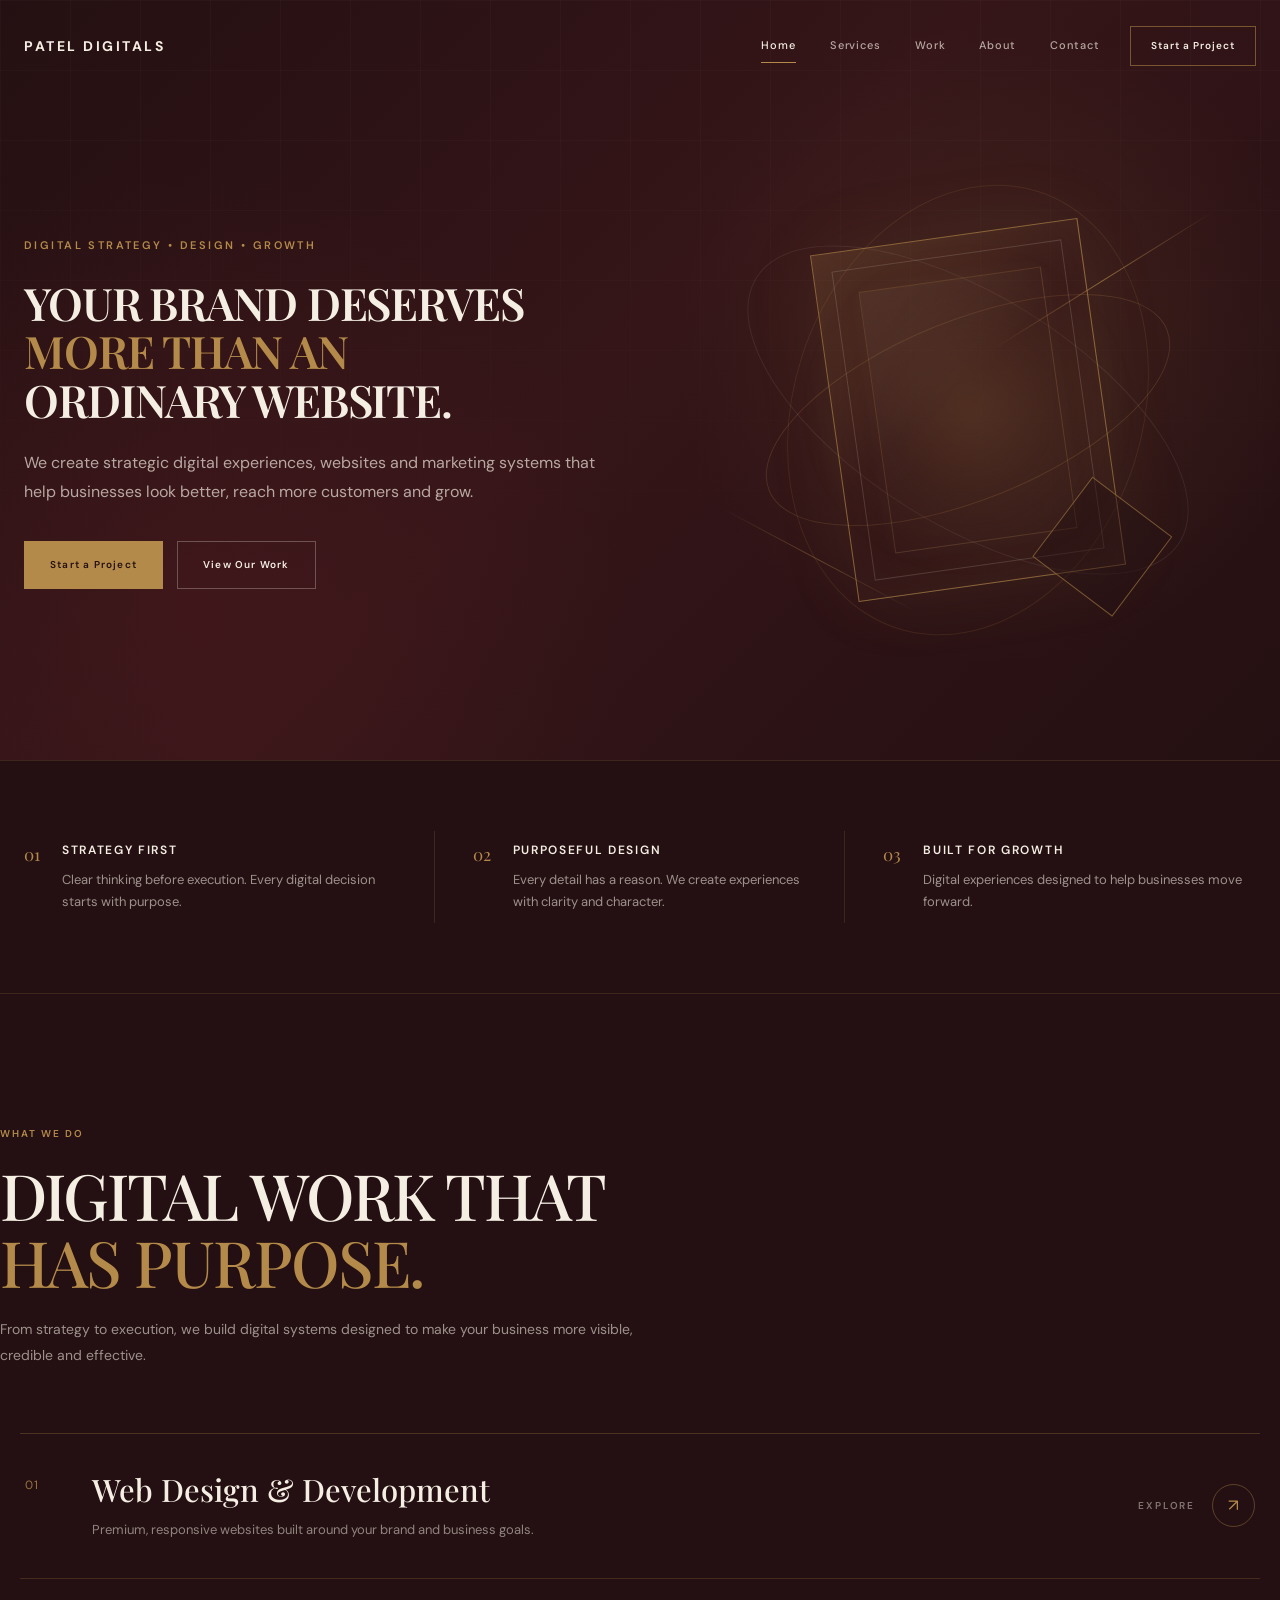
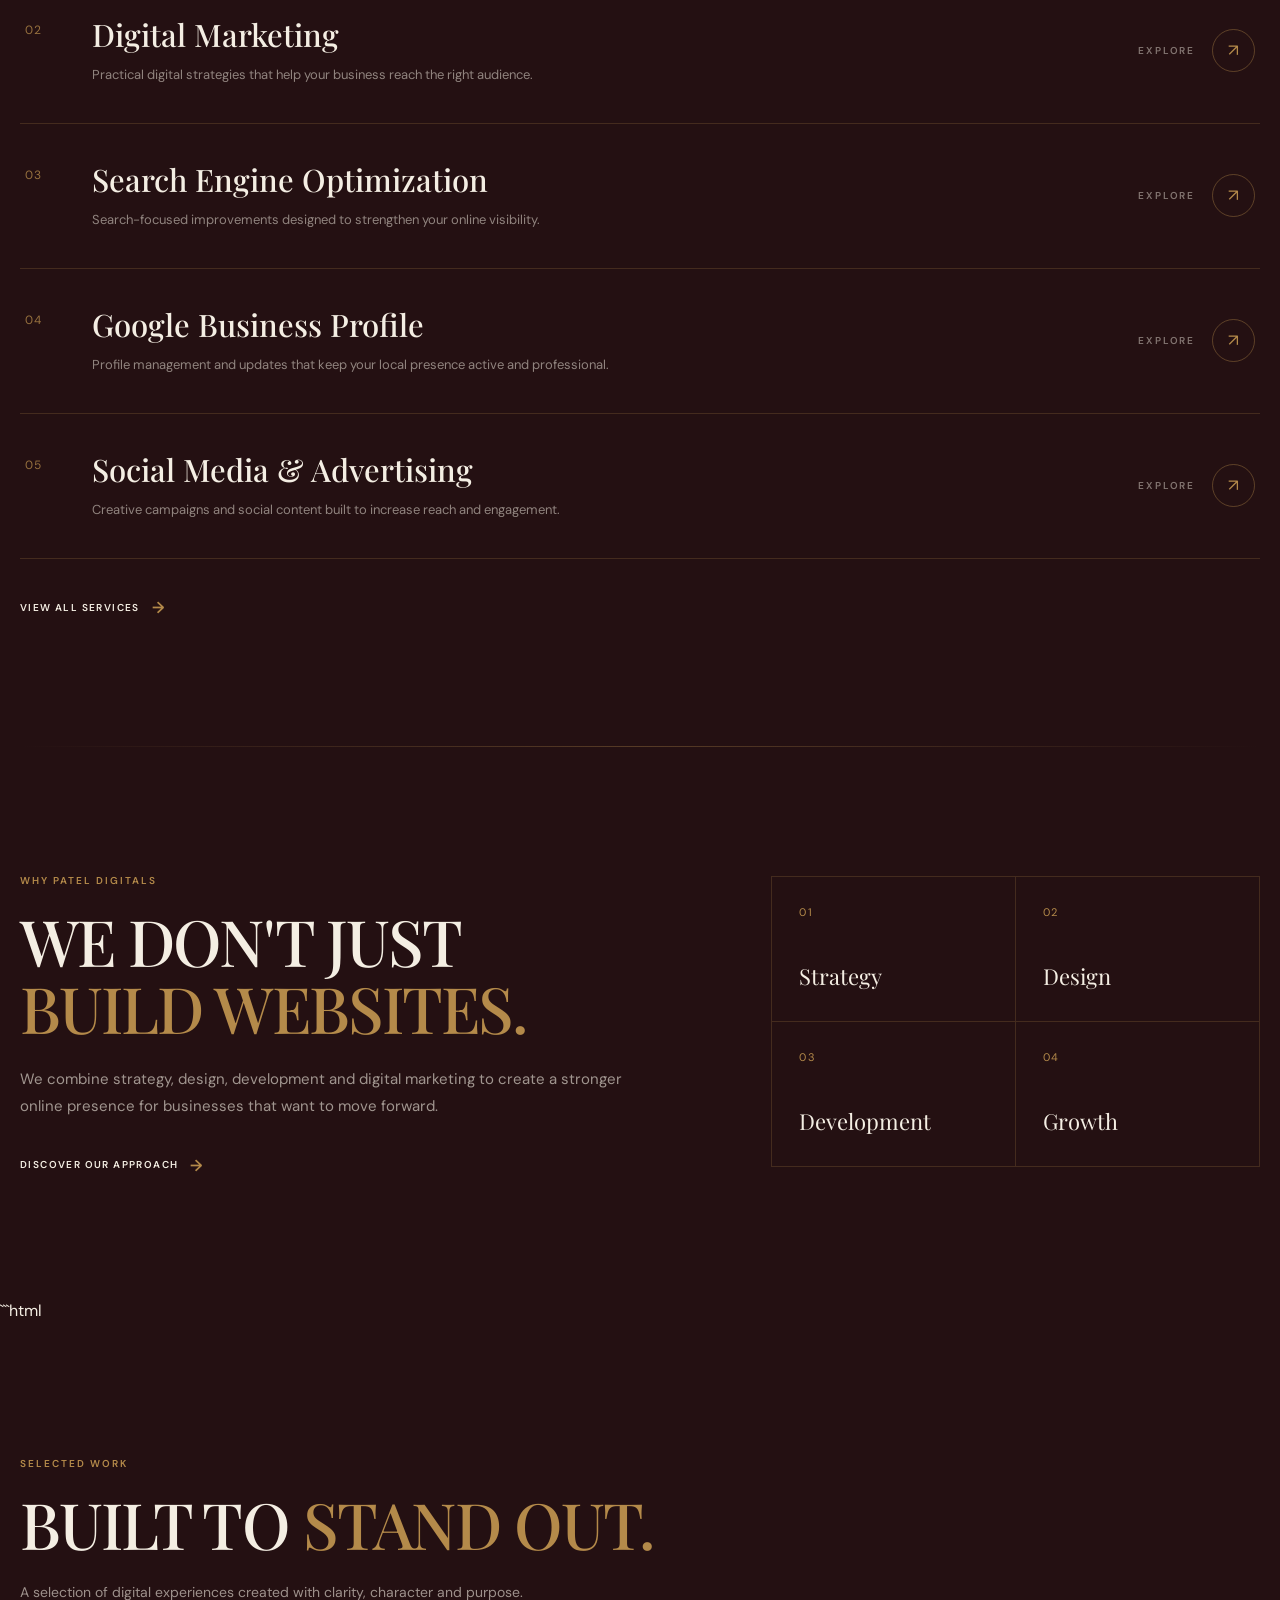
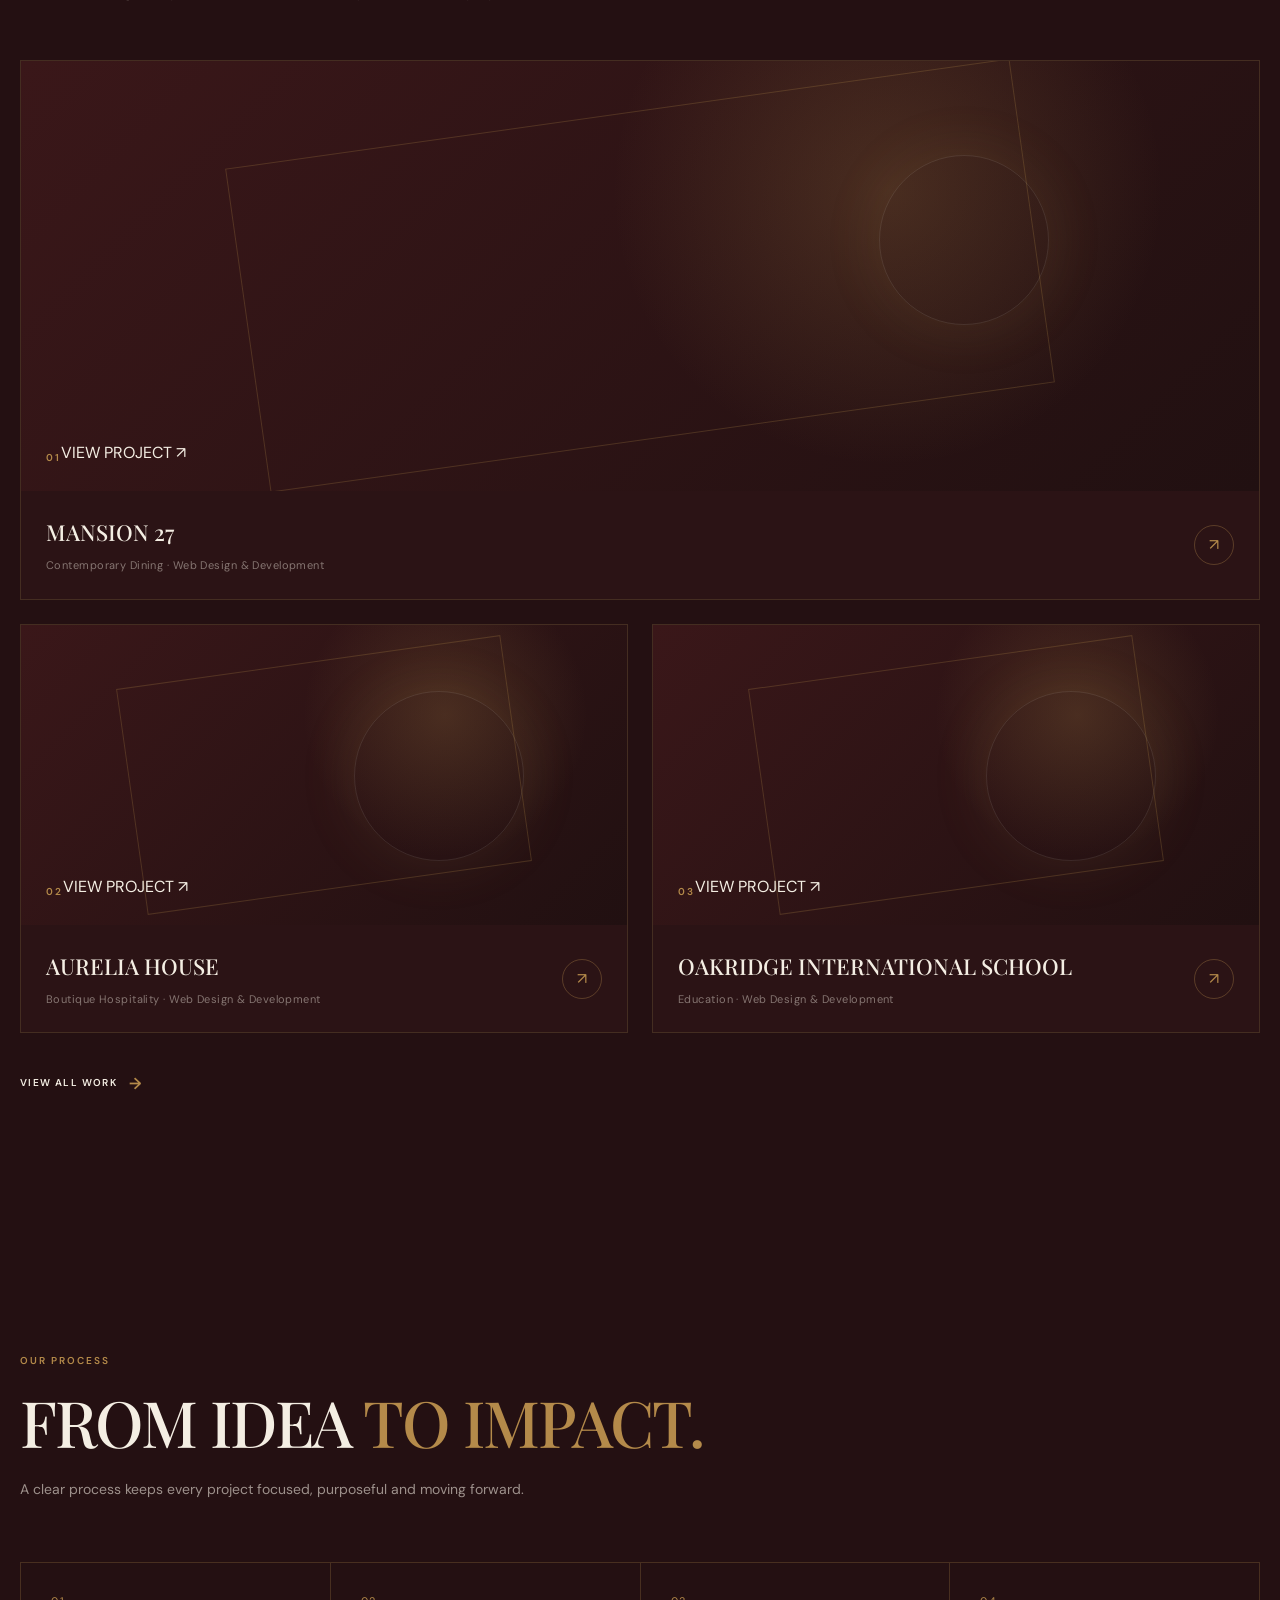
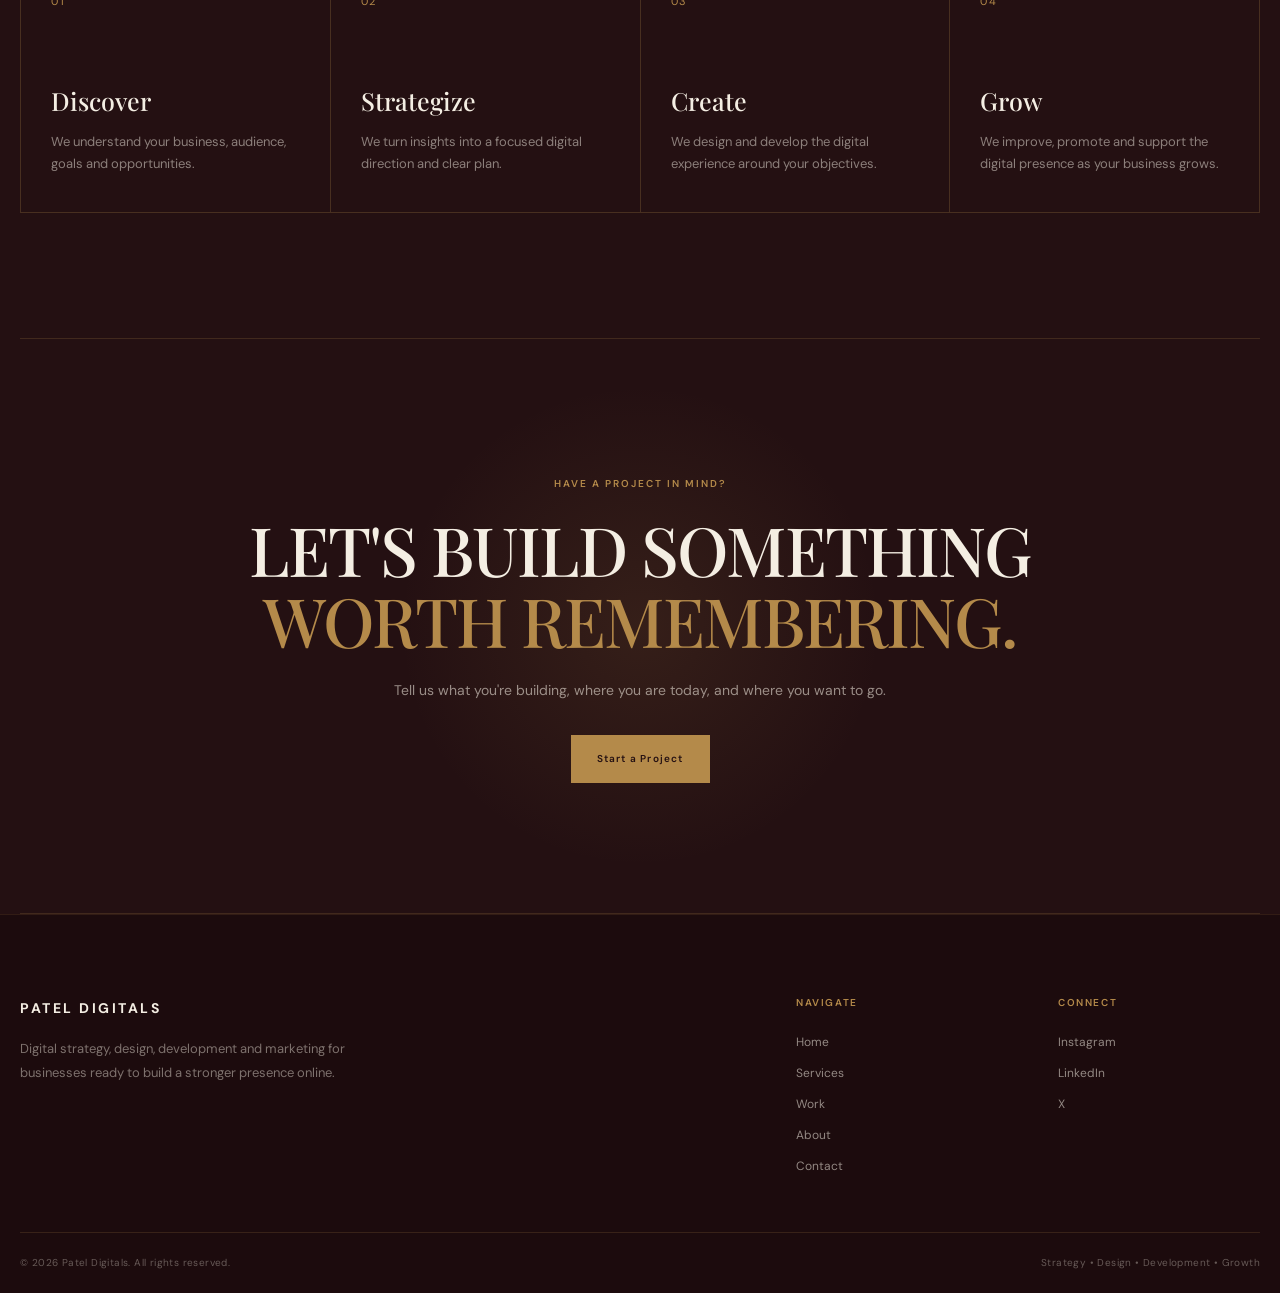
==== commit e6d26488: "Update index.html" ====
--- a/index.html
+++ b/index.html
@@ -578,151 +578,190 @@
         </section>
 
 
-        <!-- =====================================================
-             SELECTED WORK
-        ====================================================== -->
-
-        <section class="work-section">
-
-            <div class="section-heading">
-
-                <span class="eyebrow">
-                    SELECTED WORK
+       ```html
+<!-- =====================================================
+     SELECTED WORK
+====================================================== -->
+
+<section class="work-section">
+
+    <div class="section-heading">
+
+        <span class="eyebrow">
+            SELECTED WORK
+        </span>
+
+        <h2>
+            BUILT TO
+            <span>STAND OUT.</span>
+        </h2>
+
+        <p>
+            A selection of digital experiences created with
+            clarity, character and purpose.
+        </p>
+
+    </div>
+
+
+    <div class="work-grid">
+
+        <!-- =================================================
+             PROJECT 01 — MANSION 27
+        ================================================== -->
+
+        <a
+            href="https://prince-patle-04.github.io/MANSION-27/"
+            class="work-card work-large"
+            target="_blank"
+            rel="noopener noreferrer"
+        >
+
+            <div class="work-image">
+
+                <span class="work-project">
+                    01
                 </span>
 
-                <h2>
-                    BUILT TO
-                    <span>STAND OUT.</span>
-                </h2>
-
-                <p>
-                    A selection of digital experiences created with
-                    clarity, character and purpose.
-                </p>
-
-            </div>
-
-
-            <div class="work-grid">
-
-                <!-- Project 01 -->
-
-                <a href="work.html" class="work-card work-large">
-
-                    <div class="work-image">
-
-                        <span class="work-project">
-                            PROJECT 01
-                        </span>
-
-                    </div>
-
-                    <div class="work-info">
-
-                        <div>
-
-                            <h3>
-                                Premium Business Website
-                            </h3>
-
-                            <p>
-                                Web Design &amp; Development
-                            </p>
-
-                        </div>
-
-                        <span class="work-arrow">
-                            ↗
-                        </span>
-
-                    </div>
-
-                </a>
-
-
-                <!-- Project 02 -->
-
-                <a href="work.html" class="work-card">
-
-                    <div class="work-image">
-
-                        <span class="work-project">
-                            PROJECT 02
-                        </span>
-
-                    </div>
-
-                    <div class="work-info">
-
-                        <div>
-
-                            <h3>
-                                Local Business Presence
-                            </h3>
-
-                            <p>
-                                Website &amp; Google Business
-                            </p>
-
-                        </div>
-
-                        <span class="work-arrow">
-                            ↗
-                        </span>
-
-                    </div>
-
-                </a>
-
-
-                <!-- Project 03 -->
-
-                <a href="work.html" class="work-card">
-
-                    <div class="work-image">
-
-                        <span class="work-project">
-                            PROJECT 03
-                        </span>
-
-                    </div>
-
-                    <div class="work-info">
-
-                        <div>
-
-                            <h3>
-                                Digital Growth Campaign
-                            </h3>
-
-                            <p>
-                                Marketing &amp; Advertising
-                            </p>
-
-                        </div>
-
-                        <span class="work-arrow">
-                            ↗
-                        </span>
-
-                    </div>
-
-                </a>
-
-            </div>
-
-
-            <div class="work-footer">
-
-                <a href="work.html" class="text-link">
-                    View All Work
-                    <span>→</span>
-                </a>
-
-            </div>
-
-        </section>
-
+                <div class="work-overlay">
+                    <span>
+                        VIEW PROJECT ↗
+                    </span>
+                </div>
+
+            </div>
+
+            <div class="work-info">
+
+                <div>
+
+                    <h3>
+                        MANSION 27
+                    </h3>
+
+                    <p>
+                        Contemporary Dining · Web Design &amp; Development
+                    </p>
+
+                </div>
+
+                <span class="work-arrow">
+                    ↗
+                </span>
+
+            </div>
+
+        </a>
+
+
+        <!-- =================================================
+             PROJECT 02 — AURELIA HOUSE
+        ================================================== -->
+
+        <a
+            href="https://prince-patle-04.github.io/AURELIA-HOUSE/"
+            class="work-card"
+            target="_blank"
+            rel="noopener noreferrer"
+        >
+
+            <div class="work-image">
+
+                <span class="work-project">
+                    02
+                </span>
+
+                <div class="work-overlay">
+                    <span>
+                        VIEW PROJECT ↗
+                    </span>
+                </div>
+
+            </div>
+
+            <div class="work-info">
+
+                <div>
+
+                    <h3>
+                        AURELIA HOUSE
+                    </h3>
+
+                    <p>
+                        Boutique Hospitality · Web Design &amp; Development
+                    </p>
+
+                </div>
+
+                <span class="work-arrow">
+                    ↗
+                </span>
+
+            </div>
+
+        </a>
+
+
+        <!-- =================================================
+             PROJECT 03 — OAKRIDGE INTERNATIONAL SCHOOL
+        ================================================== -->
+
+        <a
+            href="https://prince-patle-04.github.io/Oakridge-International-School/"
+            class="work-card"
+            target="_blank"
+            rel="noopener noreferrer"
+        >
+
+            <div class="work-image">
+
+                <span class="work-project">
+                    03
+                </span>
+
+                <div class="work-overlay">
+                    <span>
+                        VIEW PROJECT ↗
+                    </span>
+                </div>
+
+            </div>
+
+            <div class="work-info">
+
+                <div>
+
+                    <h3>
+                        OAKRIDGE INTERNATIONAL SCHOOL
+                    </h3>
+
+                    <p>
+                        Education · Web Design &amp; Development
+                    </p>
+
+                </div>
+
+                <span class="work-arrow">
+                    ↗
+                </span>
+
+            </div>
+
+        </a>
+
+    </div>
+
+
+    <div class="work-footer">
+
+        <a href="work.html" class="text-link">
+            View All Work
+            <span>→</span>
+        </a>
+
+    </div>
+
+</section>
 
         <!-- =====================================================
              PROCESS
--- a/css/style.css
+++ b/css/style.css
@@ -1,38 +1,39 @@
 /* =========================================================
    PATEL DIGITALS
-   GLOBAL PREMIUM DESIGN SYSTEM
-   STEP 1 — CLEAN VERSION
-========================================================= */
-
-/* =========================================================
-   ROOT VARIABLES
+   GLOBAL STYLE SYSTEM
+   PREMIUM BURGUNDY / CHAMPAGNE GOLD
+========================================================= */
+
+
+/* =========================================================
+   ROOT
 ========================================================= */
 
 :root {
-    --burgundy-black: #120708;
-    --burgundy-deep: #1b0b0e;
-    --burgundy: #321316;
-    --burgundy-soft: #43191d;
-
-    --gold: #c5a05b;
-    --gold-light: #dfc98f;
-    --gold-dark: #8d6b36;
-
-    --ivory: #f4eee4;
-    --ivory-soft: #d8d0c5;
-    --muted: #a79c91;
-
-    --border: rgba(197, 160, 91, 0.24);
-    --border-light: rgba(244, 238, 228, 0.10);
-
-    --shadow: rgba(0, 0, 0, 0.35);
+    --burgundy: #3a1719;
+    --burgundy-dark: #241012;
+    --burgundy-deep: #1c0b0d;
+    --burgundy-light: #512124;
+
+    --gold: #b48a4a;
+    --gold-light: #d0ad70;
+    --gold-soft: rgba(180, 138, 74, 0.18);
+
+    --ivory: #f4eee3;
+    --white: #ffffff;
+
+    --muted: rgba(244, 238, 227, 0.58);
+    --muted-light: rgba(244, 238, 227, 0.72);
+
+    --border: rgba(180, 138, 74, 0.22);
+    --border-light: rgba(244, 238, 227, 0.10);
 
     --container: 1240px;
 
-    --font-display: "Playfair Display", Georgia, serif;
-    --font-body: "DM Sans", Arial, sans-serif;
-
-    --transition: 300ms ease;
+    --font-display: "Playfair Display", serif;
+    --font-body: "DM Sans", sans-serif;
+
+    --transition: 0.3s ease;
 }
 
 
@@ -43,52 +44,44 @@
 *,
 *::before,
 *::after {
+    box-sizing: border-box;
+}
+
+html {
+    scroll-behavior: smooth;
+    overflow-x: hidden;
+}
+
+body {
     margin: 0;
     padding: 0;
-    box-sizing: border-box;
-}
-
-html {
-    scroll-behavior: smooth;
-    background: var(--burgundy-black);
-}
-
-body {
-    min-height: 100vh;
-
-    background:
-        radial-gradient(
-            circle at 80% 10%,
-            rgba(92, 34, 39, 0.22),
-            transparent 34%
-        ),
-        radial-gradient(
-            circle at 10% 45%,
-            rgba(72, 25, 30, 0.14),
-            transparent 32%
-        ),
-        var(--burgundy-black);
-
+
+    background: var(--burgundy-dark);
     color: var(--ivory);
 
     font-family: var(--font-body);
     font-size: 16px;
-    line-height: 1.7;
+    line-height: 1.6;
 
     overflow-x: hidden;
 
     -webkit-font-smoothing: antialiased;
     text-rendering: optimizeLegibility;
+}
+
+body,
+button,
+a,
+input,
+textarea,
+select {
+    font-family: var(--font-body);
 }
 
 img {
     display: block;
     max-width: 100%;
-}
-
-a {
-    color: inherit;
-    text-decoration: none;
+    height: auto;
 }
 
 button,
@@ -100,41 +93,33 @@
 
 button {
     border: 0;
-    background: none;
+    cursor: pointer;
+}
+
+a {
     color: inherit;
-    cursor: pointer;
-}
-
-
-/* =========================================================
-   TEXT SELECTION
-========================================================= */
+}
+
+h1,
+h2,
+h3,
+h4,
+h5,
+h6,
+p {
+    margin-top: 0;
+}
+
+h1,
+h2,
+h3,
+h4 {
+    font-family: var(--font-display);
+}
 
 ::selection {
     background: var(--gold);
-    color: var(--burgundy-black);
-}
-
-
-/* =========================================================
-   SCROLLBAR
-========================================================= */
-
-::-webkit-scrollbar {
-    width: 8px;
-}
-
-::-webkit-scrollbar-track {
-    background: var(--burgundy-black);
-}
-
-::-webkit-scrollbar-thumb {
-    background: var(--burgundy-soft);
-    border-radius: 20px;
-}
-
-::-webkit-scrollbar-thumb:hover {
-    background: var(--gold-dark);
+    color: var(--burgundy-dark);
 }
 
 
@@ -149,44 +134,28 @@
 
 
 /* =========================================================
-   HEADER
+   SITE HEADER / NAVBAR
 ========================================================= */
 
 .site-header {
-    position: fixed;
+    position: absolute;
+
     top: 0;
     left: 0;
+    right: 0;
+
     width: 100%;
+
     z-index: 1000;
 
     background: transparent;
-
-    border-bottom: 1px solid transparent;
-
-    transition:
-        background var(--transition),
-        border-color var(--transition),
-        backdrop-filter var(--transition);
-}
-
-.site-header.scrolled {
-    background: rgba(18, 7, 8, 0.88);
-    border-bottom-color: var(--border-light);
-
-    backdrop-filter: blur(18px);
-    -webkit-backdrop-filter: blur(18px);
-}
-
-
-/* =========================================================
-   NAVBAR
-========================================================= */
+}
 
 .navbar {
     width: min(100% - 48px, var(--container));
-    min-height: 82px;
-
-    margin-inline: auto;
+    min-height: 92px;
+
+    margin: 0 auto;
 
     display: flex;
     align-items: center;
@@ -195,1065 +164,737 @@
     gap: 30px;
 }
 
-
-/* =========================================================
-   BRAND
-========================================================= */
-
 .brand {
-    display: inline-flex;
-    align-items: center;
+    flex-shrink: 0;
 
     color: var(--ivory);
 
     font-family: var(--font-body);
-    font-size: 15px;
+    font-size: 14px;
     font-weight: 700;
-
-    letter-spacing: 0.16em;
-    white-space: nowrap;
+    letter-spacing: 0.18em;
+
+    text-decoration: none;
+
+    transition: color var(--transition);
 }
 
 .brand:hover {
-    color: var(--gold-light);
-}
-
-
-/* =========================================================
-   NAVIGATION
-========================================================= */
+    color: var(--gold);
+}
 
 .nav-links {
     display: flex;
     align-items: center;
-    justify-content: center;
 
     gap: 34px;
 
-    list-style: none;
+    margin-left: auto;
 }
 
 .nav-links a {
     position: relative;
 
-    color: var(--ivory-soft);
-
-    font-size: 13px;
+    color: rgba(244, 238, 227, 0.68);
+
+    font-size: 11px;
     font-weight: 500;
-
-    letter-spacing: 0.06em;
-
-    transition:
-        color var(--transition);
+    letter-spacing: 0.08em;
+
+    text-decoration: none;
+
+    transition: color var(--transition);
 }
 
 .nav-links a::after {
     content: "";
 
+    position: absolute;
+
+    left: 0;
+    bottom: -8px;
+
+    width: 0;
+    height: 1px;
+
+    background: var(--gold);
+
+    transition: width var(--transition);
+}
+
+.nav-links a:hover,
+.nav-links a.active {
+    color: var(--ivory);
+}
+
+.nav-links a:hover::after,
+.nav-links a.active::after {
+    width: 100%;
+}
+
+.nav-project-btn {
+    flex-shrink: 0;
+
+    padding: 11px 20px;
+
+    border: 1px solid rgba(180, 138, 74, 0.55);
+
+    color: var(--ivory);
+
+    font-size: 10px;
+    font-weight: 600;
+    letter-spacing: 0.1em;
+
+    text-decoration: none;
+
+    transition:
+        background var(--transition),
+        color var(--transition),
+        border-color var(--transition);
+}
+
+.nav-project-btn:hover {
+    background: var(--gold);
+    border-color: var(--gold);
+
+    color: var(--burgundy-dark);
+}
+
+
+/* =========================================================
+   MOBILE MENU BUTTON
+========================================================= */
+
+.menu-toggle {
+    display: none;
+
+    width: 42px;
+    height: 42px;
+
+    padding: 10px;
+
+    background: transparent;
+}
+
+.menu-toggle span {
+    display: block;
+
+    width: 100%;
+    height: 1px;
+
+    margin: 5px 0;
+
+    background: var(--ivory);
+
+    transition:
+        transform var(--transition),
+        opacity var(--transition);
+}
+
+
+/* =========================================================
+   BUTTONS
+========================================================= */
+
+.btn {
+    min-height: 48px;
+
+    display: inline-flex;
+    align-items: center;
+    justify-content: center;
+
+    padding: 13px 25px;
+
+    border: 1px solid transparent;
+
+    font-size: 10px;
+    font-weight: 600;
+    letter-spacing: 0.12em;
+
+    text-decoration: none;
+
+    transition:
+        background var(--transition),
+        color var(--transition),
+        border-color var(--transition),
+        transform var(--transition);
+}
+
+.btn:hover {
+    transform: translateY(-2px);
+}
+
+.btn-primary {
+    background: var(--gold);
+    border-color: var(--gold);
+
+    color: var(--burgundy-dark);
+}
+
+.btn-primary:hover {
+    background: var(--gold-light);
+    border-color: var(--gold-light);
+}
+
+.btn-secondary {
+    background: transparent;
+    border-color: rgba(244, 238, 227, 0.28);
+
+    color: var(--ivory);
+}
+
+.btn-secondary:hover {
+    background: rgba(244, 238, 227, 0.06);
+    border-color: rgba(244, 238, 227, 0.5);
+}
+
+
+/* =========================================================
+   EYEBROW
+========================================================= */
+
+.eyebrow {
+    display: inline-block;
+
+    color: var(--gold);
+
+    font-family: var(--font-body);
+    font-size: 10px;
+    font-weight: 600;
+    letter-spacing: 0.2em;
+    line-height: 1.4;
+    text-transform: uppercase;
+}
+
+
+/* =========================================================
+   GLOBAL SECTION HEADING
+========================================================= */
+
+.section-heading {
+    position: relative;
+}
+
+.section-heading h2 {
+    margin: 16px 0 22px;
+
+    color: var(--ivory);
+
+    font-family: var(--font-display);
+    font-size: clamp(38px, 5vw, 64px);
+    font-weight: 500;
+    line-height: 1.05;
+    letter-spacing: -0.03em;
+}
+
+.section-heading h2 span {
+    color: var(--gold);
+}
+
+.section-heading p {
+    max-width: 650px;
+
+    margin: 0;
+
+    color: var(--muted);
+
+    font-size: 14px;
+    line-height: 1.8;
+}
+
+
+/* =========================================================
+   TEXT LINKS
+========================================================= */
+
+.text-link {
+    display: inline-flex;
+    align-items: center;
+
+    gap: 12px;
+
+    color: var(--ivory);
+
+    font-size: 10px;
+    font-weight: 600;
+    letter-spacing: 0.14em;
+    text-decoration: none;
+    text-transform: uppercase;
+
+    transition: color var(--transition);
+}
+
+.text-link span {
+    color: var(--gold);
+
+    font-size: 16px;
+
+    transition: transform var(--transition);
+}
+
+.text-link:hover {
+    color: var(--gold);
+}
+
+.text-link:hover span {
+    transform: translateX(5px);
+}
+
+
+/* =========================================================
+   GLOBAL SECTION BACKGROUND
+========================================================= */
+
+main {
+    position: relative;
+
+    background:
+        linear-gradient(
+            180deg,
+            var(--burgundy-dark) 0%,
+            var(--burgundy-dark) 100%
+        );
+}
+
+
+/* =========================================================
+   INTRO COMPATIBILITY
+========================================================= */
+
+.intro-strip {
+    width: 100%;
+}
+
+.intro-item {
+    min-width: 0;
+}
+
+
+/* =========================================================
+   GENERIC CARD RESET
+========================================================= */
+
+.service-card,
+.work-card,
+.process-item {
+    position: relative;
+}
+
+.service-card a,
+.work-card a {
+    text-decoration: none;
+}
+
+
+/* =========================================================
+   REVEAL ANIMATION
+========================================================= */
+
+.reveal {
+    opacity: 1;
+    transform: translateY(0);
+}
+
+
+/* =========================================================
+   FOOTER BASE
+========================================================= */
+
+.site-footer {
+    background: var(--burgundy-deep);
+
+    border-top: 1px solid rgba(180, 138, 74, 0.14);
+}
+
+.site-footer a {
+    text-decoration: none;
+}
+
+
+/* =========================================================
+   ACCESSIBILITY
+========================================================= */
+
+a:focus-visible,
+button:focus-visible,
+input:focus-visible,
+textarea:focus-visible,
+select:focus-visible {
+    outline: 1px solid var(--gold);
+    outline-offset: 4px;
+}
+
+
+/* =========================================================
+   TABLET
+========================================================= */
+
+@media (max-width: 1100px) {
+
+    .navbar {
+        width: min(100% - 40px, var(--container));
+    }
+
+    .nav-links {
+        gap: 25px;
+    }
+
+    .container {
+        width: min(100% - 40px, var(--container));
+    }
+}
+
+
+/* =========================================================
+   MOBILE NAVIGATION
+========================================================= */
+
+@media (max-width: 850px) {
+
+    .navbar {
+        min-height: 78px;
+    }
+
+    .nav-links {
+        position: fixed;
+
+        top: 78px;
+        left: 20px;
+        right: 20px;
+
+        display: flex;
+        flex-direction: column;
+        align-items: stretch;
+
+        gap: 0;
+
+        padding: 15px 20px;
+
+        background:
+            linear-gradient(
+                145deg,
+                rgba(58, 23, 25, 0.98),
+                rgba(28, 11, 13, 0.98)
+            );
+
+        border: 1px solid rgba(180, 138, 74, 0.25);
+
+        box-shadow:
+            0 20px 50px rgba(0, 0, 0, 0.25);
+
+        opacity: 0;
+        visibility: hidden;
+        transform: translateY(-10px);
+
+        transition:
+            opacity var(--transition),
+            visibility var(--transition),
+            transform var(--transition);
+    }
+
+    .nav-links a {
+        padding: 14px 0;
+
+        border-bottom: 1px solid rgba(244, 238, 227, 0.07);
+
+        font-size: 11px;
+    }
+
+    .nav-links a:last-child {
+        border-bottom: 0;
+    }
+
+    .nav-links a::after {
+        display: none;
+    }
+
+    .nav-links.active {
+        opacity: 1;
+        visibility: visible;
+        transform: translateY(0);
+    }
+
+    .nav-project-btn {
+        display: none;
+    }
+
+    .menu-toggle {
+        display: block;
+    }
+
+    .container {
+        width: min(100% - 40px, var(--container));
+    }
+}
+
+
+/* =========================================================
+   MOBILE BUTTONS
+========================================================= */
+
+@media (max-width: 760px) {
+
+    .btn {
+        min-height: 46px;
+
+        padding: 12px 20px;
+
+        font-size: 9px;
+    }
+
+    .section-heading h2 {
+        font-size: clamp(35px, 9vw, 52px);
+    }
+
+    .section-heading p {
+        font-size: 13px;
+    }
+}
+
+
+/* =========================================================
+   SMALL PHONES
+========================================================= */
+
+@media (max-width: 480px) {
+
+    .navbar {
+        width: calc(100% - 40px);
+    }
+
+    .brand {
+        font-size: 12px;
+        letter-spacing: 0.15em;
+    }
+
+    .container {
+        width: calc(100% - 40px);
+    }
+
+    .section-heading h2 {
+        font-size: 34px;
+    }
+}
+
+
+/* =========================================================
+   REDUCED MOTION
+========================================================= */
+
+@media (prefers-reduced-motion: reduce) {
+
+    html {
+        scroll-behavior: auto;
+    }
+
+    *,
+    *::before,
+    *::after {
+        animation-duration: 0.01ms !important;
+        animation-iteration-count: 1 !important;
+        transition-duration: 0.01ms !important;
+    }
+}
+/* =========================================================
+   PAGE NAVIGATION COMPATIBILITY
+   Fix for Services / Work / About / Contact pages
+========================================================= */
+
+/* Desktop navigation */
+
+.desktop-nav {
+    display: flex;
+    align-items: center;
+    gap: 34px;
+    margin-left: auto;
+}
+
+.desktop-nav a {
+    position: relative;
+    color: rgba(244, 238, 227, 0.68);
+    font-size: 11px;
+    font-weight: 500;
+    letter-spacing: 0.08em;
+    text-decoration: none;
+    transition: color 0.3s ease;
+}
+
+.desktop-nav a::after {
+    content: "";
     position: absolute;
     left: 0;
     bottom: -8px;
-
     width: 0;
     height: 1px;
-
     background: var(--gold);
-
-    transition: width var(--transition);
-}
-
-.nav-links a:hover {
-    color: var(--gold-light);
-}
-
-.nav-links a:hover::after {
+    transition: width 0.3s ease;
+}
+
+.desktop-nav a:hover,
+.desktop-nav a.active {
+    color: var(--ivory);
+}
+
+.desktop-nav a:hover::after,
+.desktop-nav a.active::after {
     width: 100%;
 }
 
 
-/* =========================================================
-   NAV CTA
-========================================================= */
-
-.nav-project-btn {
-    display: inline-flex;
-    align-items: center;
-    justify-content: center;
-
-    min-height: 42px;
-    padding: 0 19px;
-
-    border: 1px solid var(--gold);
-
-    color: var(--gold-light);
-
-    font-size: 12px;
+/* Start a Project button */
+
+.desktop-nav .nav-cta {
+    padding: 11px 20px;
+    border: 1px solid rgba(180, 138, 74, 0.55);
+    color: var(--ivory);
+    font-size: 10px;
     font-weight: 600;
-
-    letter-spacing: 0.08em;
-    text-transform: uppercase;
-
+    letter-spacing: 0.1em;
+    text-decoration: none;
     transition:
-        background var(--transition),
-        color var(--transition),
-        transform var(--transition);
-}
-
-.nav-project-btn:hover {
+        background 0.3s ease,
+        color 0.3s ease,
+        border-color 0.3s ease;
+}
+
+.desktop-nav .nav-cta::after {
+    display: none;
+}
+
+.desktop-nav .nav-cta:hover {
     background: var(--gold);
-    color: var(--burgundy-black);
-
-    transform: translateY(-2px);
-}
-
-
-/* =========================================================
-   MOBILE MENU BUTTON
-========================================================= */
-
-.menu-toggle {
+    border-color: var(--gold);
+    color: var(--burgundy-dark);
+}
+
+
+/* Mobile navigation hidden by default */
+
+.mobile-nav {
     display: none;
-
-    width: 42px;
-    height: 42px;
-
-    align-items: center;
-    justify-content: center;
-
-    border: 1px solid var(--border);
-
-    color: var(--ivory);
-
-    font-size: 20px;
-}
-
-
-/* =========================================================
-   BUTTON SYSTEM
-========================================================= */
-
-.btn {
-    display: inline-flex;
-    align-items: center;
-    justify-content: center;
-
-    min-height: 50px;
-
-    padding: 0 25px;
-
-    font-size: 12px;
-    font-weight: 600;
-
-    letter-spacing: 0.08em;
-    text-transform: uppercase;
-
-    transition:
-        transform var(--transition),
-        background var(--transition),
-        color var(--transition),
-        border-color var(--transition);
-}
-
-.btn:hover {
-    transform: translateY(-2px);
-}
-
-
-/* Primary */
-
-.btn-primary {
-    background: var(--gold);
-    color: var(--burgundy-black);
-
-    border: 1px solid var(--gold);
-}
-
-.btn-primary:hover {
-    background: var(--gold-light);
-    border-color: var(--gold-light);
-}
-
-
-/* Secondary */
-
-.btn-secondary {
-    background: transparent;
-    color: var(--ivory);
-
-    border: 1px solid rgba(244, 238, 228, 0.28);
-}
-
-.btn-secondary:hover {
-    border-color: var(--gold);
-    color: var(--gold-light);
-}
-
-
-/* =========================================================
-   EYEBROW
-========================================================= */
-
-.section-eyebrow,
-.eyebrow {
-    display: inline-flex;
-    align-items: center;
-
-    color: var(--gold);
-
-    font-size: 11px;
-    font-weight: 600;
-
-    letter-spacing: 0.18em;
-    text-transform: uppercase;
-}
-
-.section-eyebrow::before,
-.eyebrow::before {
-    content: "";
-
-    width: 28px;
-    height: 1px;
-
-    margin-right: 12px;
-
-    background: var(--gold);
-}
-
-
-/* =========================================================
-   SECTION HEADING
-========================================================= */
-
-.section-heading {
-    max-width: 780px;
-    margin-bottom: 58px;
-}
-
-.section-heading h2,
-.about-preview h2,
-.work-section h2,
-.process-section h2 {
-    margin-top: 16px;
-
-    color: var(--ivory);
-
-    font-family: var(--font-display);
-
-    font-size: clamp(38px, 4.2vw, 58px);
-    font-weight: 500;
-
-    line-height: 1.08;
-    letter-spacing: -0.025em;
-}
-
-.section-heading h2 span,
-.about-preview h2 span,
-.work-section h2 span,
-.process-section h2 span {
-    color: var(--gold-light);
-}
-
-.section-description {
-    max-width: 650px;
-    margin-top: 20px;
-
-    color: var(--muted);
-
-    font-size: 15px;
-    line-height: 1.8;
-}
-
-
-/* =========================================================
-   INTRO STRIP
-========================================================= */
-
-.intro-strip {
-    position: relative;
-
-    width: min(100% - 48px, var(--container));
-
-    margin: 0 auto;
-
-    display: grid;
-    grid-template-columns: repeat(3, 1fr);
-
-    border-top: 1px solid var(--border);
-    border-bottom: 1px solid var(--border);
-}
-
-.intro-item {
-    min-height: 96px;
-
-    padding: 22px 28px;
-
-    display: flex;
-    align-items: center;
-    gap: 18px;
-
-    border-right: 1px solid var(--border);
-}
-
-.intro-item:last-child {
-    border-right: 0;
-}
-
-.intro-item span {
-    color: var(--gold);
-
-    font-family: var(--font-display);
-    font-size: 16px;
-}
-
-.intro-item p {
-    color: var(--ivory-soft);
-
-    font-size: 13px;
-    letter-spacing: 0.05em;
-}
-
-
-/* =========================================================
-   SERVICES
-========================================================= */
-
-.services-section {
-    position: relative;
-
-    padding: 120px 24px;
-
-    background:
-        linear-gradient(
-            180deg,
-            rgba(50, 19, 22, 0.08),
-            rgba(27, 11, 14, 0.30)
-        );
-}
-
-.services-grid {
-    width: min(100%, var(--container));
-
-    margin-inline: auto;
-
-    display: grid;
-    grid-template-columns: repeat(3, 1fr);
-
-    gap: 18px;
-}
-
-.service-card {
-    position: relative;
-
-    min-height: 310px;
-
-    padding: 30px;
-
-    display: flex;
-    flex-direction: column;
-
-    border: 1px solid var(--border-light);
-
-    background:
-        linear-gradient(
-            145deg,
-            rgba(67, 25, 29, 0.46),
-            rgba(18, 7, 8, 0.65)
-        );
-
-    box-shadow:
-        0 20px 50px rgba(0, 0, 0, 0.16);
-
-    overflow: hidden;
-
-    transition:
-        transform var(--transition),
-        border-color var(--transition),
-        background var(--transition);
-}
-
-.service-card::before {
-    content: "";
-
-    position: absolute;
-    top: 0;
-    left: 0;
-
-    width: 100%;
-    height: 1px;
-
-    background:
-        linear-gradient(
-            90deg,
-            transparent,
-            var(--gold),
-            transparent
-        );
-
-    opacity: 0.5;
-}
-
-.service-card:hover {
-    transform: translateY(-5px);
-
-    border-color: var(--border);
-
-    background:
-        linear-gradient(
-            145deg,
-            rgba(67, 25, 29, 0.62),
-            rgba(18, 7, 8, 0.76)
-        );
-}
-
-.service-number {
-    color: var(--gold);
-
-    font-size: 11px;
-    letter-spacing: 0.14em;
-}
-
-.service-icon {
-    margin-top: 28px;
-
-    width: 42px;
-    height: 42px;
-
-    display: flex;
-    align-items: center;
-    justify-content: center;
-
-    border: 1px solid var(--border);
-
-    color: var(--gold-light);
-
-    font-size: 18px;
-}
-
-.service-card h3 {
-    margin-top: 25px;
-
-    color: var(--ivory);
-
-    font-family: var(--font-display);
-
-    font-size: 25px;
-    font-weight: 500;
-
-    line-height: 1.2;
-}
-
-.service-card p {
-    margin-top: 12px;
-
-    color: var(--muted);
-
-    font-size: 14px;
-    line-height: 1.7;
-}
-
-.service-card a {
-    margin-top: auto;
-    padding-top: 24px;
-
-    color: var(--gold-light);
-
-    font-size: 12px;
-    font-weight: 600;
-
-    letter-spacing: 0.05em;
-}
-
-.service-card a:hover {
-    color: var(--ivory);
-}
-
-
-/* =========================================================
-   ABOUT PREVIEW
-========================================================= */
-
-.about-preview {
-    width: min(100% - 48px, var(--container));
-
-    margin: 0 auto;
-
-    padding: 120px 0;
-
-    display: grid;
-    grid-template-columns: minmax(0, 1fr) minmax(280px, 0.65fr);
-
-    gap: 90px;
-
-    align-items: center;
-}
-
-.about-preview-content p:not(.section-eyebrow) {
-    margin-top: 22px;
-
-    max-width: 650px;
-
-    color: var(--muted);
-
-    font-size: 15px;
-    line-height: 1.9;
-}
-
-.about-preview-visual {
-    position: relative;
-
-    min-height: 390px;
-
-    border: 1px solid var(--border);
-
-    background:
-        radial-gradient(
-            circle at center,
-            rgba(197, 160, 91, 0.12),
-            transparent 55%
-        ),
-        var(--burgundy-deep);
-}
-
-
-/* =========================================================
-   WORK SECTION
-========================================================= */
-
-.work-section {
-    padding: 120px 24px;
-
-    background: rgba(27, 11, 14, 0.45);
-}
-
-.work-grid {
-    width: min(100%, var(--container));
-
-    margin-inline: auto;
-
-    display: grid;
-    grid-template-columns: repeat(3, 1fr);
-
-    gap: 20px;
-}
-
-.work-card {
-    position: relative;
-
-    min-height: 360px;
-
-    padding: 30px;
-
-    display: flex;
-    flex-direction: column;
-    justify-content: flex-end;
-
-    border: 1px solid var(--border-light);
-
-    overflow: hidden;
-
-    background:
-        linear-gradient(
-            145deg,
-            var(--burgundy-soft),
-            var(--burgundy-black)
-        );
-
-    transition:
-        transform var(--transition),
-        border-color var(--transition);
-}
-
-.work-card:hover {
-    transform: translateY(-5px);
-
-    border-color: var(--border);
-}
-
-.work-card h3 {
-    color: var(--ivory);
-
-    font-family: var(--font-display);
-    font-size: 28px;
-    font-weight: 500;
-}
-
-.work-card p {
-    margin-top: 8px;
-
-    color: var(--muted);
-
-    font-size: 13px;
-}
-
-.work-card a {
-    margin-top: 18px;
-
-    color: var(--gold-light);
-
-    font-size: 12px;
-}
-
-
-/* =========================================================
-   PROCESS
-========================================================= */
-
-.process-section {
-    width: min(100% - 48px, var(--container));
-
-    margin-inline: auto;
-
-    padding: 120px 0;
-}
-
-.process-grid {
-    display: grid;
-    grid-template-columns: repeat(4, 1fr);
-
-    border-top: 1px solid var(--border);
-    border-bottom: 1px solid var(--border);
-}
-
-.process-item {
-    min-height: 250px;
-
-    padding: 30px;
-
-    border-right: 1px solid var(--border);
-}
-
-.process-item:last-child {
-    border-right: 0;
-}
-
-.process-number {
-    color: var(--gold);
-
-    font-family: var(--font-display);
-    font-size: 18px;
-}
-
-.process-item h3 {
-    margin-top: 38px;
-
-    color: var(--ivory);
-
-    font-family: var(--font-display);
-    font-size: 24px;
-    font-weight: 500;
-}
-
-.process-item p {
-    margin-top: 12px;
-
-    color: var(--muted);
-
-    font-size: 14px;
-    line-height: 1.7;
-}
-
-
-/* =========================================================
-   FINAL CTA
-========================================================= */
-
-.final-cta {
-    position: relative;
-
-    width: min(100% - 48px, var(--container));
-
-    margin: 0 auto 120px;
-
-    padding: 90px 60px;
-
-    text-align: center;
-
-    border: 1px solid var(--border);
-
-    background:
-        radial-gradient(
-            circle at center,
-            rgba(197, 160, 91, 0.10),
-            transparent 50%
-        ),
-        linear-gradient(
-            145deg,
-            rgba(67, 25, 29, 0.58),
-            rgba(18, 7, 8, 0.8)
-        );
-
-    overflow: hidden;
-}
-
-.final-cta h2 {
-    max-width: 850px;
-
-    margin: 0 auto;
-
-    color: var(--ivory);
-
-    font-family: var(--font-display);
-
-    font-size: clamp(40px, 5vw, 64px);
-    font-weight: 500;
-
-    line-height: 1.08;
-}
-
-.final-cta h2 span {
-    color: var(--gold-light);
-}
-
-.final-cta p {
-    max-width: 600px;
-
-    margin: 20px auto 30px;
-
-    color: var(--muted);
-
-    font-size: 15px;
-}
-
-
-/* =========================================================
-   FOOTER
-========================================================= */
-
-.site-footer {
-    padding: 70px 24px 30px;
-
-    border-top: 1px solid var(--border-light);
-
-    background: #0e0506;
-}
-
-.footer-inner {
-    width: min(100%, var(--container));
-
-    margin-inline: auto;
-
-    display: grid;
-    grid-template-columns: 1.3fr 0.7fr 0.7fr;
-
-    gap: 60px;
-}
-
-.footer-brand {
-    color: var(--ivory);
-
-    font-size: 15px;
-    font-weight: 700;
-
-    letter-spacing: 0.16em;
-}
-
-.footer-description {
-    max-width: 360px;
-
-    margin-top: 18px;
-
-    color: var(--muted);
-
-    font-size: 13px;
-    line-height: 1.8;
-}
-
-.footer-column h4 {
-    margin-bottom: 18px;
-
-    color: var(--gold-light);
-
-    font-size: 11px;
-    font-weight: 600;
-
-    letter-spacing: 0.14em;
-    text-transform: uppercase;
-}
-
-.footer-column a {
-    display: block;
-
-    margin-bottom: 9px;
-
-    color: var(--muted);
-
-    font-size: 13px;
-
-    transition: color var(--transition);
-}
-
-.footer-column a:hover {
-    color: var(--gold-light);
-}
-
-.footer-bottom {
-    width: min(100%, var(--container));
-
-    margin: 60px auto 0;
-    padding-top: 22px;
-
-    display: flex;
-    justify-content: space-between;
-    gap: 20px;
-
-    border-top: 1px solid var(--border-light);
-
-    color: #766d65;
-
-    font-size: 11px;
-}
-
-
-/* =========================================================
-   REVEAL ANIMATION
-========================================================= */
-
-.reveal {
-    opacity: 0;
-    transform: translateY(24px);
-
-    transition:
-        opacity 700ms ease,
-        transform 700ms ease;
-}
-
-.revealed {
-    opacity: 1;
-    transform: translateY(0);
-}
-
-.reveal-delay-1 {
-    transition-delay: 100ms;
-}
-
-.reveal-delay-2 {
-    transition-delay: 200ms;
-}
-
-.reveal-delay-3 {
-    transition-delay: 300ms;
-}
-
-.reveal-delay-4 {
-    transition-delay: 400ms;
-}
-
-
-/* =========================================================
-   RESPONSIVE — TABLET
-========================================================= */
-
-@media (max-width: 1000px) {
-
-    .nav-links {
-        gap: 20px;
-    }
-
-    .nav-project-btn {
-        display: none;
-    }
-
-    .services-grid {
-        grid-template-columns: repeat(2, 1fr);
-    }
-
-    .work-grid {
-        grid-template-columns: repeat(2, 1fr);
-    }
-
-    .process-grid {
-        grid-template-columns: repeat(2, 1fr);
-    }
-
-    .process-item:nth-child(2) {
-        border-right: 0;
-    }
-
-    .process-item:nth-child(-n + 2) {
-        border-bottom: 1px solid var(--border);
-    }
-
-    .footer-inner {
-        grid-template-columns: 1fr 1fr;
-    }
-}
-
-
-/* =========================================================
-   RESPONSIVE — MOBILE
-========================================================= */
-
-@media (max-width: 760px) {
-
-    .container,
-    .navbar,
-    .intro-strip,
-    .about-preview,
-    .process-section,
-    .final-cta {
-        width: min(100% - 32px, var(--container));
-    }
-
-    .navbar {
-        min-height: 72px;
-    }
-
-    .menu-toggle {
+}
+
+
+/* =========================================================
+   RESPONSIVE PAGE NAVIGATION
+========================================================= */
+
+@media (max-width: 1100px) {
+
+    .desktop-nav {
+        gap: 25px;
+    }
+
+}
+
+
+@media (max-width: 850px) {
+
+    .desktop-nav {
+        position: fixed;
+
+        top: 78px;
+        left: 20px;
+        right: 20px;
+
         display: flex;
-    }
-
-    .nav-links {
-        position: absolute;
-
-        top: 72px;
-        left: 16px;
-        right: 16px;
-
-        padding: 22px;
-
-        display: none;
-        flex-direction: column;
-        align-items: flex-start;
-
-        gap: 18px;
-
-        background: rgba(18, 7, 8, 0.96);
-
-        border: 1px solid var(--border);
-
-        backdrop-filter: blur(18px);
-        -webkit-backdrop-filter: blur(18px);
-    }
-
-    .nav-links.active {
-        display: flex;
-    }
-
-    .nav-links a {
-        font-size: 13px;
-    }
-
-    .services-section,
-    .work-section,
-    .process-section,
-    .about-preview {
-        padding-top: 85px;
-        padding-bottom: 85px;
-    }
-
-    .section-heading {
-        margin-bottom: 38px;
-    }
-
-    .section-heading h2,
-    .about-preview h2,
-    .work-section h2,
-    .process-section h2 {
-        font-size: clamp(34px, 9vw, 46px);
-    }
-
-    .intro-strip {
-        grid-template-columns: 1fr;
-    }
-
-    .intro-item {
-        min-height: 74px;
-
-        border-right: 0;
-        border-bottom: 1px solid var(--border);
-    }
-
-    .intro-item:last-child {
-        border-bottom: 0;
-    }
-
-    .services-grid {
-        grid-template-columns: 1fr;
-    }
-
-    .service-card {
-        min-height: 285px;
-    }
-
-    .about-preview {
-        grid-template-columns: 1fr;
-        gap: 45px;
-    }
-
-    .about-preview-visual {
-        min-height: 300px;
-    }
-
-    .work-grid {
-        grid-template-columns: 1fr;
-    }
-
-    .work-card {
-        min-height: 320px;
-    }
-
-    .process-grid {
-        grid-template-columns: 1fr;
-    }
-
-    .process-item,
-    .process-item:nth-child(2) {
-        border-right: 0;
-        border-bottom: 1px solid var(--border);
-    }
-
-    .process-item:last-child {
-        border-bottom: 0;
-    }
-
-    .final-cta {
-        padding: 65px 24px;
-
-        margin-bottom: 80px;
-    }
-
-    .final-cta h2 {
-        font-size: clamp(34px, 10vw, 48px);
-    }
-
-    .footer-inner {
-        grid-template-columns: 1fr;
-        gap: 35px;
-    }
-
-    .footer-bottom {
-        flex-direction: column;
-        gap: 8px;
-
-        margin-top: 40px;
-    }
-}
-
-
-/* =========================================================
-   VERY SMALL SCREENS
-========================================================= */
-
-@media (max-width: 420px) {
-
-    body {
-        font-size: 15px;
-    }
-
-    .brand {
-        font-size: 13px;
-    }
-
-    .btn {
-        width: 100%;
-    }
-
-    .hero-buttons {
         flex-direction: column;
         align-items: stretch;
-    }
-
-    .service-card {
-        padding: 25px;
-    }
-}
+
+        gap: 0;
+        margin: 0;
+
+        padding: 15px 20px;
+
+        background:
+            linear-gradient(
+                145deg,
+                rgba(58, 23, 25, 0.98),
+                rgba(28, 11, 13, 0.98)
+            );
+
+        border: 1px solid rgba(180, 138, 74, 0.25);
+
+        box-shadow:
+            0 20px 50px rgba(0, 0, 0, 0.25);
+
+        opacity: 0;
+        visibility: hidden;
+        transform: translateY(-10px);
+
+        transition:
+            opacity 0.3s ease,
+            visibility 0.3s ease,
+            transform 0.3s ease;
+    }
+
+
+    .desktop-nav.active {
+        opacity: 1;
+        visibility: visible;
+        transform: translateY(0);
+    }
+
+
+    .desktop-nav a {
+        padding: 14px 0;
+
+        border-bottom:
+            1px solid rgba(244, 238, 227, 0.07);
+
+        font-size: 11px;
+    }
+
+
+    .desktop-nav a:last-child {
+        border-bottom: 0;
+    }
+
+
+    .desktop-nav a::after {
+        display: none;
+    }
+
+
+    .desktop-nav .nav-cta {
+        display: block;
+
+        margin-top: 8px;
+        padding: 14px 0;
+
+        border: 1px solid rgba(180, 138, 74, 0.55);
+
+        text-align: center;
+    }
+
+
+    .desktop-nav .nav-cta:hover {
+        background: var(--gold);
+        color: var(--burgundy-dark);
+    }
+
+
+    /* Hide unused mobile-nav markup */
+
+    .mobile-nav {
+        display: none !important;
+    }
+
+
+    /* Show hamburger */
+
+    .menu-toggle {
+        display: block;
+    }
+
+}
+
+
+@media (max-width: 480px) {
+
+    .desktop-nav {
+        left: 15px;
+        right: 15px;
+    }
+
+}
--- a/css/home.css
+++ b/css/home.css
@@ -1,7 +1,7 @@
 /* =========================================================
    PATEL DIGITALS
-   HOMEPAGE HERO + VISUAL STYLING
-   STEP 2 — CLEAN PREMIUM VERSION
+   HOMEPAGE — PREMIUM BURGUNDY / GOLD
+   CLEAN REPLACEMENT
 ========================================================= */
 
 
@@ -11,162 +11,128 @@
 
 .hero {
     position: relative;
-
-    width: 100%;
     min-height: 760px;
-
     padding: 150px 24px 90px;
-
     display: flex;
     align-items: center;
-
     overflow: hidden;
 
     background:
         radial-gradient(
-            circle at 76% 42%,
-            rgba(110, 42, 48, 0.24),
+            circle at 78% 45%,
+            rgba(180, 138, 74, 0.12),
             transparent 30%
         ),
         radial-gradient(
-            circle at 18% 20%,
-            rgba(74, 24, 29, 0.20),
-            transparent 34%
+            circle at 15% 80%,
+            rgba(110, 35, 40, 0.22),
+            transparent 35%
         ),
         linear-gradient(
             135deg,
-            #120708 0%,
-            #1b0b0e 48%,
-            #210d10 100%
+            #241012 0%,
+            #351518 48%,
+            #241012 100%
         );
 }
-
-
-/* =========================================================
-   SUBTLE BACKGROUND GRID
-========================================================= */
 
 .hero::before {
     content: "";
-
     position: absolute;
     inset: 0;
 
     background-image:
         linear-gradient(
-            rgba(197, 160, 91, 0.035) 1px,
+            rgba(255,255,255,0.025) 1px,
             transparent 1px
         ),
         linear-gradient(
             90deg,
-            rgba(197, 160, 91, 0.035) 1px,
+            rgba(255,255,255,0.025) 1px,
             transparent 1px
         );
 
-    background-size: 90px 90px;
-
-    opacity: 0.35;
+    background-size: 70px 70px;
+    mask-image: linear-gradient(
+        to bottom,
+        black,
+        transparent 90%
+    );
 
     pointer-events: none;
 }
 
-
-/* =========================================================
-   HERO INNER
-========================================================= */
-
 .hero-inner {
+    width: min(100%, 1240px);
+    margin: 0 auto;
+
+    display: grid;
+    grid-template-columns:
+        minmax(0, 1.02fr)
+        minmax(400px, 0.98fr);
+
+    align-items: center;
+    gap: 55px;
+
     position: relative;
     z-index: 2;
-
-    width: min(100%, 1240px);
-
-    margin-inline: auto;
-
-    display: grid;
-    grid-template-columns: minmax(0, 1.02fr) minmax(400px, 0.98fr);
-
-    align-items: center;
-
-    gap: 55px;
-}
-
-
-/* =========================================================
-   HERO CONTENT
-========================================================= */
+}
 
 .hero-content {
-    position: relative;
-    z-index: 5;
-
+    width: 100%;
     max-width: 690px;
 }
 
-.hero-content .eyebrow {
-    margin-bottom: 22px;
-}
-
-
-/* =========================================================
-   HERO HEADING
-========================================================= */
+.hero-eyebrow {
+    display: inline-block;
+
+    margin-bottom: 24px;
+
+    color: var(--gold, #b48a4a);
+
+    font-family: var(--font-body, "DM Sans", sans-serif);
+    font-size: 11px;
+    font-weight: 600;
+    letter-spacing: 0.22em;
+    text-transform: uppercase;
+}
 
 .hero h1 {
-    max-width: 700px;
-
-    color: var(--ivory);
-
-    font-family: var(--font-display);
-
-    /*
-       Reduced from the previous oversized treatment.
-       Still large enough to feel premium.
-    */
-    font-size: clamp(48px, 5.2vw, 70px);
-
-    font-weight: 500;
-
-    line-height: 1.03;
-
-    letter-spacing: -0.035em;
+    margin: 0;
+
+    max-width: 600px;
+
+    color: var(--ivory, #f4eee3);
+
+    font-family: var(--font-display, "Playfair Display", serif);
+    font-size: clamp(40px, 3.5vw, 50px);
+    font-weight: 600;
+    line-height: 1.08;
+    letter-spacing: -0.025em;
 }
 
 .hero h1 span {
     display: block;
-
-    color: var(--gold-light);
-}
-
-
-/* =========================================================
-   HERO DESCRIPTION
-========================================================= */
-
-.hero-description {
-    max-width: 570px;
-
-    margin-top: 25px;
-
-    color: var(--ivory-soft);
-
-    font-size: 15px;
-
-    line-height: 1.85;
-}
-
-
-/* =========================================================
-   HERO BUTTONS
-========================================================= */
-
-.hero-buttons {
-    margin-top: 32px;
-
+    color: var(--gold, #b48a4a);
+}
+
+.hero-content > p {
+    max-width: 590px;
+    margin: 25px 0 0;
+
+    color: rgba(244, 238, 227, 0.68);
+
+    font-family: var(--font-body, "DM Sans", sans-serif);
+    font-size: 16px;
+    line-height: 1.8;
+}
+
+.hero-actions {
     display: flex;
-    align-items: center;
-
-    gap: 13px;
+    flex-wrap: wrap;
+    gap: 14px;
+
+    margin-top: 34px;
 }
 
 
@@ -177,7 +143,6 @@
 .hero-visual {
     position: relative;
 
-    width: 100%;
     min-height: 500px;
 
     display: flex;
@@ -187,256 +152,505 @@
     isolation: isolate;
 }
 
-
-/* =========================================================
-   VISUAL ATMOSPHERE
-========================================================= */
-
-.hero-visual::before {
-    content: "";
-
+.hero-glow {
     position: absolute;
 
-    width: 420px;
-    height: 420px;
+    width: 330px;
+    height: 330px;
 
     border-radius: 50%;
 
     background:
         radial-gradient(
             circle,
-            rgba(197, 160, 91, 0.15),
-            rgba(112, 42, 48, 0.08) 38%,
+            rgba(180, 138, 74, 0.22) 0%,
+            rgba(180, 138, 74, 0.08) 35%,
             transparent 70%
         );
 
     filter: blur(8px);
 
-    z-index: -2;
-}
-
-
-/* =========================================================
-   GOLDEN GLOW
-========================================================= */
-
-.hero-glow {
-    position: absolute;
-
-    width: 300px;
-    height: 300px;
-
-    border-radius: 50%;
-
-    background:
-        radial-gradient(
-            circle,
-            rgba(223, 201, 143, 0.18),
-            rgba(197, 160, 91, 0.06) 38%,
-            transparent 70%
-        );
-
-    filter: blur(20px);
-
-    animation: heroGlow 7s ease-in-out infinite alternate;
-
-    z-index: -1;
+    animation: heroGlow 6s ease-in-out infinite;
 }
 
 @keyframes heroGlow {
-    from {
-        transform: scale(0.92);
-        opacity: 0.65;
-    }
-
-    to {
+    0%,
+    100% {
+        transform: scale(1);
+        opacity: 0.8;
+    }
+
+    50% {
         transform: scale(1.08);
         opacity: 1;
     }
 }
 
 
-/* =========================================================
-   ABSTRACT ORBITS
-========================================================= */
-
-.hero-orbit {
-    position: absolute;
-
-    border: 1px solid rgba(197, 160, 91, 0.30);
-
-    border-radius: 50%;
-
-    pointer-events: none;
-}
-
-.hero-orbit-1 {
-    width: 410px;
-    height: 185px;
-
-    transform: rotate(-28deg);
-
-    animation: orbitOne 12s ease-in-out infinite alternate;
-}
-
-.hero-orbit-2 {
-    width: 455px;
-    height: 225px;
-
-    transform: rotate(34deg);
-
-    border-color: rgba(223, 201, 143, 0.18);
-
-    animation: orbitTwo 15s ease-in-out infinite alternate;
-}
-
-.hero-orbit-3 {
-    width: 320px;
-    height: 470px;
-
-    transform: rotate(18deg);
-
-    border-color: rgba(197, 160, 91, 0.13);
-
-    animation: orbitThree 17s ease-in-out infinite alternate;
-}
-
-@keyframes orbitOne {
-    from {
-        transform: rotate(-28deg) scale(0.98);
-    }
-
-    to {
-        transform: rotate(-23deg) scale(1.04);
-    }
-}
-
-@keyframes orbitTwo {
-    from {
-        transform: rotate(34deg) scale(1);
-    }
-
-    to {
-        transform: rotate(40deg) scale(0.96);
-    }
-}
-
-@keyframes orbitThree {
-    from {
-        transform: rotate(18deg);
-    }
-
-    to {
-        transform: rotate(24deg);
-    }
-}
-
-
-/* =========================================================
-   MAIN ABSTRACT SHAPE
-========================================================= */
+/* Main geometric shape */
 
 .hero-shape {
     position: relative;
 
-    width: 250px;
-    height: 390px;
-
-    border-radius: 52% 48% 55% 45% / 48% 52% 48% 52%;
+    width: 270px;
+    height: 350px;
+
+    transform: rotate(-8deg);
+
+    border: 1px solid rgba(180, 138, 74, 0.65);
 
     background:
         linear-gradient(
             145deg,
-            #ead59d 0%,
-            #c9a65f 24%,
-            #8c6836 48%,
-            #d7bb78 72%,
-            #f0dca7 100%
+            rgba(180, 138, 74, 0.18),
+            rgba(55, 18, 21, 0.2) 45%,
+            rgba(180, 138, 74, 0.05)
         );
 
     box-shadow:
-        0 0 55px rgba(197, 160, 91, 0.15),
-        0 30px 70px rgba(0, 0, 0, 0.38);
-
-    transform: rotate(-12deg);
-
-    animation: shapeFloat 8s ease-in-out infinite alternate;
-
-    overflow: hidden;
-}
-
-@keyframes shapeFloat {
-    from {
-        transform: rotate(-12deg) translateY(5px);
-    }
-
-    to {
-        transform: rotate(-8deg) translateY(-8px);
-    }
-}
-
-
-/* =========================================================
-   SHAPE REFLECTION
-========================================================= */
+        0 0 80px rgba(180, 138, 74, 0.08),
+        inset 0 0 50px rgba(180, 138, 74, 0.05);
+
+    z-index: 3;
+}
 
 .hero-shape::before {
     content: "";
 
     position: absolute;
-
-    top: -15%;
-    left: 16%;
-
-    width: 28%;
-    height: 130%;
+    inset: 18px;
+
+    border: 1px solid rgba(244, 238, 227, 0.15);
+}
+
+.hero-shape::after {
+    content: "";
+
+    position: absolute;
+
+    width: 100px;
+    height: 100px;
+
+    right: -30px;
+    bottom: -30px;
+
+    border: 1px solid rgba(180, 138, 74, 0.55);
+
+    transform: rotate(45deg);
+
+    background: rgba(36, 16, 18, 0.45);
+}
+
+.shape-inner {
+    position: absolute;
+    inset: 42px;
+
+    border: 1px solid rgba(180, 138, 74, 0.22);
+
+    background:
+        linear-gradient(
+            135deg,
+            rgba(255,255,255,0.035),
+            transparent 50%
+        );
+}
+
+
+/* =========================================================
+   HERO ORBITS
+========================================================= */
+
+.hero-orbit {
+    position: absolute;
+
+    border: 1px solid rgba(180, 138, 74, 0.22);
+
+    border-radius: 50%;
+
+    pointer-events: none;
+}
+
+.hero-orbit-1 {
+    width: 430px;
+    height: 180px;
+
+    transform: rotate(-22deg);
+
+    animation: orbitFloatOne 9s ease-in-out infinite;
+}
+
+.hero-orbit-2 {
+    width: 500px;
+    height: 230px;
+
+    transform: rotate(32deg);
+
+    border-color: rgba(244, 238, 227, 0.08);
+
+    animation: orbitFloatTwo 11s ease-in-out infinite;
+}
+
+.hero-orbit-3 {
+    width: 350px;
+    height: 460px;
+
+    transform: rotate(18deg);
+
+    border-color: rgba(180, 138, 74, 0.14);
+
+    animation: orbitFloatThree 13s ease-in-out infinite;
+}
+
+@keyframes orbitFloatOne {
+    0%,
+    100% {
+        transform: rotate(-22deg) scale(1);
+    }
+
+    50% {
+        transform: rotate(-17deg) scale(1.03);
+    }
+}
+
+@keyframes orbitFloatTwo {
+    0%,
+    100% {
+        transform: rotate(32deg) scale(1);
+    }
+
+    50% {
+        transform: rotate(37deg) scale(1.04);
+    }
+}
+
+@keyframes orbitFloatThree {
+    0%,
+    100% {
+        transform: rotate(18deg) scale(1);
+    }
+
+    50% {
+        transform: rotate(23deg) scale(1.02);
+    }
+}
+
+
+/* =========================================================
+   HERO LINES
+========================================================= */
+
+.hero-line {
+    position: absolute;
+
+    height: 1px;
 
     background:
         linear-gradient(
             90deg,
             transparent,
-            rgba(255, 255, 255, 0.40),
+            rgba(180, 138, 74, 0.65),
             transparent
         );
 
-    transform: rotate(18deg);
-
-    filter: blur(7px);
-
-    opacity: 0.55;
-}
-
-.hero-shape::after {
+    pointer-events: none;
+}
+
+.hero-line-1 {
+    width: 260px;
+
+    top: 24%;
+    right: 4%;
+
+    transform: rotate(-32deg);
+}
+
+.hero-line-2 {
+    width: 220px;
+
+    bottom: 20%;
+    left: 5%;
+
+    transform: rotate(28deg);
+
+    opacity: 0.65;
+}
+
+
+/* =========================================================
+   PREMIUM INTRO
+========================================================= */
+
+.premium-intro {
+    position: relative;
+
+    padding: 70px 24px;
+
+    background: #241012;
+
+    border-top: 1px solid rgba(180, 138, 74, 0.18);
+    border-bottom: 1px solid rgba(180, 138, 74, 0.18);
+}
+
+.premium-intro-grid {
+    width: min(100%, 1240px);
+    margin: 0 auto;
+
+    display: grid;
+    grid-template-columns: repeat(3, 1fr);
+
+    gap: 0;
+}
+
+.premium-intro-item {
+    display: flex;
+    gap: 22px;
+
+    padding: 10px 38px;
+
+    border-right: 1px solid rgba(180, 138, 74, 0.18);
+}
+
+.premium-intro-item:first-child {
+    padding-left: 0;
+}
+
+.premium-intro-item:last-child {
+    padding-right: 0;
+    border-right: 0;
+}
+
+.intro-number {
+    flex-shrink: 0;
+
+    color: var(--gold, #b48a4a);
+
+    font-family: var(--font-display, "Playfair Display", serif);
+    font-size: 17px;
+}
+
+.intro-content h3 {
+    margin: 0 0 9px;
+
+    color: var(--ivory, #f4eee3);
+
+    font-family: var(--font-body, "DM Sans", sans-serif);
+    font-size: 12px;
+    font-weight: 600;
+    letter-spacing: 0.14em;
+}
+
+.intro-content p {
+    margin: 0;
+
+    color: rgba(244, 238, 227, 0.58);
+
+    font-size: 13px;
+    line-height: 1.7;
+}
+
+
+/* =========================================================
+   PREMIUM SERVICES
+========================================================= */
+
+.premium-services {
+    position: relative;
+
+    padding-top: 125px;
+    padding-bottom: 125px;
+}
+
+.services-heading {
+    max-width: 760px;
+    margin-bottom: 65px;
+}
+
+.services-heading h2 {
+    max-width: 700px;
+}
+
+.services-heading p {
+    max-width: 650px;
+}
+
+.services-list {
+    width: min(100%, 1240px);
+    margin: 0 auto;
+
+    border-top: 1px solid rgba(180, 138, 74, 0.28);
+}
+
+.premium-service-item {
+    position: relative;
+
+    min-height: 145px;
+
+    display: flex;
+    align-items: center;
+    justify-content: space-between;
+
+    gap: 40px;
+
+    padding: 30px 5px;
+
+    border-bottom: 1px solid rgba(180, 138, 74, 0.22);
+
+    text-decoration: none;
+
+    transition:
+        padding 0.35s ease,
+        background 0.35s ease;
+}
+
+.premium-service-item:hover {
+    padding-left: 18px;
+    padding-right: 18px;
+
+    background:
+        linear-gradient(
+            90deg,
+            rgba(180, 138, 74, 0.055),
+            transparent
+        );
+}
+
+.service-left {
+    display: flex;
+    align-items: flex-start;
+
+    gap: 32px;
+
+    min-width: 0;
+}
+
+.service-number {
+    min-width: 35px;
+
+    padding-top: 5px;
+
+    color: rgba(180, 138, 74, 0.8);
+
+    font-family: var(--font-body, "DM Sans", sans-serif);
+    font-size: 12px;
+    letter-spacing: 0.1em;
+}
+
+.service-title {
+    min-width: 0;
+}
+
+.service-title h3 {
+    margin: 0;
+
+    color: var(--ivory, #f4eee3);
+
+    font-family: var(--font-display, "Playfair Display", serif);
+    font-size: clamp(22px, 2.5vw, 31px);
+    font-weight: 500;
+    line-height: 1.2;
+
+    transition: color 0.3s ease;
+}
+
+.premium-service-item:hover .service-title h3 {
+    color: var(--gold, #b48a4a);
+}
+
+.service-title p {
+    max-width: 560px;
+
+    margin: 11px 0 0;
+
+    color: rgba(244, 238, 227, 0.52);
+
+    font-size: 13px;
+    line-height: 1.65;
+}
+
+.service-action {
+    flex-shrink: 0;
+
+    display: flex;
+    align-items: center;
+
+    gap: 17px;
+}
+
+.service-label {
+    color: rgba(244, 238, 227, 0.45);
+
+    font-size: 10px;
+    font-weight: 600;
+    letter-spacing: 0.18em;
+
+    transition: color 0.3s ease;
+}
+
+.premium-service-item:hover .service-label {
+    color: var(--gold, #b48a4a);
+}
+
+.service-arrow {
+    width: 43px;
+    height: 43px;
+
+    display: flex;
+    align-items: center;
+    justify-content: center;
+
+    border: 1px solid rgba(180, 138, 74, 0.4);
+    border-radius: 50%;
+
+    color: var(--gold, #b48a4a);
+
+    font-size: 17px;
+
+    transition:
+        transform 0.35s ease,
+        background 0.35s ease;
+}
+
+.premium-service-item:hover .service-arrow {
+    transform: translate(4px, -4px);
+
+    background: rgba(180, 138, 74, 0.1);
+}
+
+.services-footer {
+    width: min(100%, 1240px);
+    margin: 34px auto 0;
+}
+
+
+/* =========================================================
+   ABOUT PREVIEW
+========================================================= */
+
+.about-preview {
+    position: relative;
+
+    width: min(100%, 1240px);
+
+    margin: 0 auto;
+
+    padding: 120px 0;
+
+    display: grid;
+    grid-template-columns: minmax(0, 1.15fr) minmax(300px, 0.85fr);
+
+    align-items: center;
+
+    gap: 90px;
+}
+
+.about-preview::before {
     content: "";
 
     position: absolute;
 
-    inset: 18px;
-
-    border-radius: inherit;
-
-    border: 1px solid rgba(255, 244, 210, 0.42);
-
-    background:
-        radial-gradient(
-            ellipse at 30% 25%,
-            rgba(255, 248, 220, 0.32),
-            transparent 38%
-        ),
-        radial-gradient(
-            ellipse at 75% 80%,
-            rgba(65, 29, 20, 0.24),
-            transparent 42%
-        );
-}
-
-
-/* =========================================================
-   DECORATIVE LINES
-========================================================= */
-
-.hero-line {
-    position: absolute;
+    top: 0;
+    left: 0;
+    right: 0;
 
     height: 1px;
 
@@ -444,222 +658,525 @@
         linear-gradient(
             90deg,
             transparent,
-            rgba(197, 160, 91, 0.65),
+            rgba(180, 138, 74, 0.35),
             transparent
         );
-
-    opacity: 0.7;
-}
-
-.hero-line-1 {
-    width: 230px;
-
-    top: 20%;
-    right: 2%;
-
-    transform: rotate(-18deg);
-}
-
-.hero-line-2 {
-    width: 180px;
-
-    bottom: 19%;
-    left: 4%;
-
-    transform: rotate(22deg);
-
-    opacity: 0.4;
+}
+
+.about-preview-content {
+    max-width: 680px;
+}
+
+.about-preview-content h2 {
+    margin: 16px 0 25px;
+
+    color: var(--ivory, #f4eee3);
+
+    font-family: var(--font-display, "Playfair Display", serif);
+    font-size: clamp(38px, 5vw, 65px);
+    font-weight: 500;
+    line-height: 1.05;
+    letter-spacing: -0.03em;
+}
+
+.about-preview-content h2 span {
+    display: block;
+    color: var(--gold, #b48a4a);
+}
+
+.about-preview-content > p {
+    max-width: 610px;
+
+    margin: 0 0 30px;
+
+    color: rgba(244, 238, 227, 0.6);
+
+    font-size: 15px;
+    line-height: 1.8;
+}
+
+.about-preview-stats {
+    display: grid;
+    grid-template-columns: repeat(2, 1fr);
+
+    border-top: 1px solid rgba(180, 138, 74, 0.22);
+    border-left: 1px solid rgba(180, 138, 74, 0.22);
+}
+
+.stat {
+    min-height: 145px;
+
+    padding: 27px;
+
+    display: flex;
+    flex-direction: column;
+    justify-content: space-between;
+
+    border-right: 1px solid rgba(180, 138, 74, 0.22);
+    border-bottom: 1px solid rgba(180, 138, 74, 0.22);
+}
+
+.stat-number {
+    color: var(--gold, #b48a4a);
+
+    font-size: 11px;
+    letter-spacing: 0.12em;
+}
+
+.stat-title {
+    color: var(--ivory, #f4eee3);
+
+    font-family: var(--font-display, "Playfair Display", serif);
+    font-size: 22px;
 }
 
 
 /* =========================================================
-   HERO CORNER DETAILS
+   SELECTED WORK
 ========================================================= */
 
-.hero-visual::after {
+.work-section {
+    position: relative;
+
+    padding-top: 125px;
+    padding-bottom: 125px;
+}
+
+.work-section .section-heading {
+    width: min(100%, 1240px);
+    margin: 0 auto 55px;
+}
+
+.work-grid {
+    width: min(100%, 1240px);
+    margin: 0 auto;
+
+    display: grid;
+    grid-template-columns: repeat(2, 1fr);
+
+    gap: 24px;
+}
+
+.work-card {
+    display: block;
+
+    text-decoration: none;
+
+    border: 1px solid rgba(180, 138, 74, 0.2);
+
+    background: rgba(255,255,255,0.018);
+
+    overflow: hidden;
+
+    transition:
+        transform 0.35s ease,
+        border-color 0.35s ease;
+}
+
+.work-card:hover {
+    transform: translateY(-6px);
+
+    border-color: rgba(180, 138, 74, 0.5);
+}
+
+.work-card.work-large {
+    grid-column: span 2;
+}
+
+.work-image {
+    position: relative;
+
+    min-height: 300px;
+
+    display: flex;
+    align-items: flex-end;
+
+    padding: 25px;
+
+    overflow: hidden;
+
+    background:
+        radial-gradient(
+            circle at 70% 30%,
+            rgba(180, 138, 74, 0.22),
+            transparent 30%
+        ),
+        linear-gradient(
+            135deg,
+            #3a1719,
+            #211011
+        );
+}
+
+.work-large .work-image {
+    min-height: 430px;
+}
+
+.work-image::before {
     content: "";
 
     position: absolute;
-
-    right: 4%;
-    bottom: 7%;
-
-    width: 75px;
-    height: 75px;
-
-    border-right: 1px solid rgba(197, 160, 91, 0.30);
-    border-bottom: 1px solid rgba(197, 160, 91, 0.30);
-
-    opacity: 0.55;
+    inset: 12% 18%;
+
+    border: 1px solid rgba(180, 138, 74, 0.25);
+
+    transform: rotate(-8deg);
+
+    transition: transform 0.5s ease;
+}
+
+.work-image::after {
+    content: "";
+
+    position: absolute;
+
+    width: 170px;
+    height: 170px;
+
+    top: 22%;
+    right: 17%;
+
+    border-radius: 50%;
+
+    border: 1px solid rgba(244, 238, 227, 0.1);
+
+    box-shadow:
+        0 0 60px rgba(180, 138, 74, 0.12);
+}
+
+.work-card:hover .work-image::before {
+    transform: rotate(-3deg) scale(1.04);
+}
+
+.work-project {
+    position: relative;
+    z-index: 2;
+
+    color: var(--gold, #b48a4a);
+
+    font-size: 10px;
+    font-weight: 600;
+    letter-spacing: 0.18em;
+}
+
+.work-info {
+    min-height: 105px;
+
+    padding: 24px 25px;
+
+    display: flex;
+    align-items: center;
+    justify-content: space-between;
+
+    gap: 20px;
+
+    background: #2b1315;
+}
+
+.work-info h3 {
+    margin: 0;
+
+    color: var(--ivory, #f4eee3);
+
+    font-family: var(--font-display, "Playfair Display", serif);
+    font-size: 22px;
+    font-weight: 500;
+}
+
+.work-info p {
+    margin: 7px 0 0;
+
+    color: rgba(244, 238, 227, 0.45);
+
+    font-size: 11px;
+    letter-spacing: 0.04em;
+}
+
+.work-arrow {
+    width: 40px;
+    height: 40px;
+
+    flex-shrink: 0;
+
+    display: flex;
+    align-items: center;
+    justify-content: center;
+
+    border: 1px solid rgba(180, 138, 74, 0.35);
+    border-radius: 50%;
+
+    color: var(--gold, #b48a4a);
+
+    transition: transform 0.3s ease;
+}
+
+.work-card:hover .work-arrow {
+    transform: translate(3px, -3px);
+}
+
+.work-footer {
+    width: min(100%, 1240px);
+    margin: 35px auto 0;
 }
 
 
 /* =========================================================
-   SECTION TRANSITION
+   PROCESS
 ========================================================= */
 
-.hero + .intro-strip {
+.process-section {
     position: relative;
-    z-index: 5;
-
-    margin-top: -1px;
+
+    padding-top: 125px;
+    padding-bottom: 125px;
+}
+
+.process-section .section-heading {
+    width: min(100%, 1240px);
+    margin: 0 auto 60px;
+}
+
+.process-grid {
+    width: min(100%, 1240px);
+    margin: 0 auto;
+
+    display: grid;
+    grid-template-columns: repeat(4, 1fr);
+
+    border-top: 1px solid rgba(180, 138, 74, 0.25);
+    border-left: 1px solid rgba(180, 138, 74, 0.25);
+}
+
+.process-item {
+    min-height: 250px;
+
+    padding: 30px;
+
+    border-right: 1px solid rgba(180, 138, 74, 0.25);
+    border-bottom: 1px solid rgba(180, 138, 74, 0.25);
+
+    transition:
+        background 0.35s ease,
+        transform 0.35s ease;
+}
+
+.process-item:hover {
+    background: rgba(180, 138, 74, 0.045);
+
+    transform: translateY(-4px);
+}
+
+.process-number {
+    display: block;
+
+    margin-bottom: 70px;
+
+    color: var(--gold, #b48a4a);
+
+    font-size: 11px;
+    letter-spacing: 0.15em;
+}
+
+.process-item h3 {
+    margin: 0 0 10px;
+
+    color: var(--ivory, #f4eee3);
+
+    font-family: var(--font-display, "Playfair Display", serif);
+    font-size: 25px;
+    font-weight: 500;
+}
+
+.process-item p {
+    margin: 0;
+
+    color: rgba(244, 238, 227, 0.5);
+
+    font-size: 13px;
+    line-height: 1.7;
 }
 
 
 /* =========================================================
-   SERVICES VISUAL REFINEMENT
+   FINAL CTA
 ========================================================= */
 
-.services-section {
+.final-cta {
     position: relative;
-}
-
-.services-section::before {
+
+    width: min(100%, 1240px);
+
+    margin: 0 auto;
+
+    padding: 130px 30px;
+
+    text-align: center;
+
+    overflow: hidden;
+
+    border-top: 1px solid rgba(180, 138, 74, 0.2);
+    border-bottom: 1px solid rgba(180, 138, 74, 0.2);
+}
+
+.final-cta::before {
     content: "";
 
     position: absolute;
 
-    top: 80px;
-    right: -180px;
-
-    width: 420px;
-    height: 420px;
+    width: 500px;
+    height: 500px;
+
+    top: 50%;
+    left: 50%;
+
+    transform: translate(-50%, -50%);
 
     border-radius: 50%;
 
     background:
         radial-gradient(
             circle,
-            rgba(197, 160, 91, 0.05),
-            transparent 70%
+            rgba(180, 138, 74, 0.12),
+            transparent 68%
         );
 
     pointer-events: none;
 }
 
+.final-cta .eyebrow,
+.final-cta h2,
+.final-cta p,
+.final-cta .btn {
+    position: relative;
+    z-index: 2;
+}
+
+.final-cta h2 {
+    max-width: 850px;
+
+    margin: 18px auto 22px;
+
+    color: var(--ivory, #f4eee3);
+
+    font-family: var(--font-display, "Playfair Display", serif);
+    font-size: clamp(38px, 5.5vw, 68px);
+    font-weight: 500;
+    line-height: 1.05;
+    letter-spacing: -0.03em;
+}
+
+.final-cta h2 span {
+    display: block;
+    color: var(--gold, #b48a4a);
+}
+
+.final-cta p {
+    max-width: 570px;
+
+    margin: 0 auto 32px;
+
+    color: rgba(244, 238, 227, 0.56);
+
+    font-size: 14px;
+    line-height: 1.8;
+}
+
 
 /* =========================================================
-   SERVICE CARD HOVER DETAIL
+   HOMEPAGE FOOTER OVERRIDES
 ========================================================= */
 
-.service-card {
-    transition:
-        transform 350ms ease,
-        border-color 350ms ease,
-        box-shadow 350ms ease;
-}
-
-.service-card:hover {
-    box-shadow:
-        0 24px 55px rgba(0, 0, 0, 0.25);
-}
-
-
-/* =========================================================
-   ABOUT VISUAL
-========================================================= */
-
-.about-preview-visual {
-    overflow: hidden;
-}
-
-.about-preview-visual::before {
-    content: "";
-
-    position: absolute;
-
-    width: 250px;
-    height: 250px;
-
-    top: 50%;
-    left: 50%;
-
-    transform: translate(-50%, -50%);
-
-    border-radius: 50%;
-
-    border: 1px solid rgba(197, 160, 91, 0.30);
-
-    box-shadow:
-        0 0 80px rgba(197, 160, 91, 0.08);
-}
-
-.about-preview-visual::after {
-    content: "";
-
-    position: absolute;
-
-    width: 110px;
-    height: 170px;
-
-    top: 50%;
-    left: 50%;
-
-    transform:
-        translate(-50%, -50%)
-        rotate(-15deg);
-
-    border-radius: 50%;
-
-    background:
-        linear-gradient(
-            145deg,
-            rgba(223, 201, 143, 0.70),
-            rgba(141, 107, 54, 0.35)
-        );
-
-    box-shadow:
-        0 20px 50px rgba(0, 0, 0, 0.30);
-}
-
-
-/* =========================================================
-   PROCESS VISUAL DETAIL
-========================================================= */
-
-.process-item {
+.site-footer {
     position: relative;
-
-    transition:
-        background 300ms ease;
-}
-
-.process-item:hover {
-    background: rgba(67, 25, 29, 0.20);
-}
-
-
-/* =========================================================
-   FINAL CTA DECORATION
-========================================================= */
-
-.final-cta::before,
-.final-cta::after {
-    content: "";
-
-    position: absolute;
-
-    border-radius: 50%;
-
-    border: 1px solid rgba(197, 160, 91, 0.16);
-
-    pointer-events: none;
-}
-
-.final-cta::before {
-    width: 300px;
-    height: 300px;
-
-    top: -180px;
-    left: -80px;
-}
-
-.final-cta::after {
-    width: 260px;
-    height: 260px;
-
-    right: -100px;
-    bottom: -160px;
+}
+
+.footer-main {
+    width: min(100%, 1240px);
+    margin: 0 auto;
+
+    padding: 80px 0 55px;
+
+    display: grid;
+    grid-template-columns: 1.2fr 0.8fr;
+
+    gap: 80px;
+}
+
+.footer-brand {
+    max-width: 450px;
+}
+
+.footer-brand .brand {
+    display: inline-block;
+
+    margin-bottom: 18px;
+}
+
+.footer-brand p {
+    max-width: 390px;
+
+    margin: 0;
+
+    color: rgba(244, 238, 227, 0.45);
+
+    font-size: 13px;
+    line-height: 1.8;
+}
+
+.footer-links {
+    display: grid;
+    grid-template-columns: repeat(2, 1fr);
+
+    gap: 60px;
+}
+
+.footer-column {
+    display: flex;
+    flex-direction: column;
+    align-items: flex-start;
+    gap: 12px;
+}
+
+.footer-heading {
+    margin-bottom: 10px;
+
+    color: var(--gold, #b48a4a);
+
+    font-size: 10px;
+    font-weight: 600;
+    letter-spacing: 0.16em;
+}
+
+.footer-column a {
+    color: rgba(244, 238, 227, 0.55);
+
+    font-size: 12px;
+
+    text-decoration: none;
+
+    transition: color 0.25s ease;
+}
+
+.footer-column a:hover {
+    color: var(--gold, #b48a4a);
+}
+
+.footer-bottom {
+    width: min(100%, 1240px);
+    margin: 0 auto;
+
+    padding: 22px 0;
+
+    display: flex;
+    justify-content: space-between;
+    gap: 20px;
+
+    border-top: 1px solid rgba(180, 138, 74, 0.18);
+
+    color: rgba(244, 238, 227, 0.35);
+
+    font-size: 10px;
+    letter-spacing: 0.04em;
 }
 
 
@@ -667,43 +1184,182 @@
    TABLET
 ========================================================= */
 
-@media (max-width: 1050px) {
+@media (max-width: 1100px) {
 
     .hero {
         min-height: 700px;
-
-        padding-top: 135px;
+        padding-top: 125px;
     }
 
     .hero-inner {
-        grid-template-columns: 1fr 0.85fr;
-
-        gap: 30px;
+        grid-template-columns:
+            minmax(0, 1fr)
+            minmax(330px, 0.9fr);
+
+        gap: 35px;
     }
 
     .hero h1 {
-        font-size: clamp(44px, 5.5vw, 60px);
+        font-size: clamp(37px, 4vw, 46px);
     }
 
     .hero-visual {
-        min-height: 440px;
+        min-height: 430px;
     }
 
     .hero-shape {
-        width: 215px;
-        height: 340px;
+        width: 230px;
+        height: 300px;
     }
 
     .hero-orbit-1 {
-        width: 350px;
+        width: 360px;
     }
 
     .hero-orbit-2 {
-        width: 380px;
+        width: 400px;
     }
 
     .hero-orbit-3 {
-        height: 400px;
+        height: 380px;
+    }
+
+    .about-preview {
+        gap: 55px;
+        padding-left: 24px;
+        padding-right: 24px;
+    }
+
+    .process-grid {
+        grid-template-columns: repeat(2, 1fr);
+    }
+
+    .process-item {
+        min-height: 220px;
+    }
+
+    .footer-main,
+    .footer-bottom {
+        margin-left: 24px;
+        margin-right: 24px;
+    }
+}
+
+
+/* =========================================================
+   TABLET / MOBILE
+========================================================= */
+
+@media (max-width: 850px) {
+
+    .hero {
+        min-height: auto;
+        padding-top: 120px;
+        padding-bottom: 80px;
+    }
+
+    .hero-inner {
+        grid-template-columns: 1fr;
+        gap: 50px;
+    }
+
+    .hero-content {
+        max-width: 700px;
+    }
+
+    .hero h1 {
+        font-size: clamp(34px, 5vw, 42px);
+    }
+
+    .hero-visual {
+        min-height: 390px;
+    }
+
+    .premium-intro-grid {
+        grid-template-columns: 1fr;
+    }
+
+    .premium-intro-item,
+    .premium-intro-item:first-child,
+    .premium-intro-item:last-child {
+        padding: 25px 0;
+
+        border-right: 0;
+        border-bottom: 1px solid rgba(180, 138, 74, 0.18);
+    }
+
+    .premium-intro-item:last-child {
+        border-bottom: 0;
+    }
+
+    .premium-services {
+        padding-top: 90px;
+        padding-bottom: 90px;
+    }
+
+    .premium-service-item {
+        min-height: 125px;
+    }
+
+    .service-title h3 {
+        font-size: 25px;
+    }
+
+    .about-preview {
+        grid-template-columns: 1fr;
+
+        padding-top: 90px;
+        padding-bottom: 90px;
+
+        gap: 50px;
+    }
+
+    .work-section,
+    .process-section {
+        padding-top: 90px;
+        padding-bottom: 90px;
+    }
+
+    .work-grid {
+        grid-template-columns: 1fr;
+
+        padding-left: 24px;
+        padding-right: 24px;
+    }
+
+    .work-card.work-large {
+        grid-column: auto;
+    }
+
+    .work-large .work-image {
+        min-height: 330px;
+    }
+
+    .work-section .section-heading,
+    .process-section .section-heading,
+    .services-heading {
+        margin-left: 24px;
+        margin-right: 24px;
+    }
+
+    .process-grid {
+        margin-left: 24px;
+        margin-right: 24px;
+    }
+
+    .final-cta {
+        margin-left: 24px;
+        margin-right: 24px;
+
+        padding: 100px 20px;
+    }
+
+    .footer-main {
+        grid-template-columns: 1fr;
+
+        gap: 50px;
+
+        padding-top: 65px;
     }
 }
 
@@ -715,433 +1371,315 @@
 @media (max-width: 760px) {
 
     .hero {
-        min-height: auto;
-
-        padding:
-            125px
-            16px
-            70px;
+        padding: 110px 20px 65px;
     }
 
     .hero-inner {
-        width: min(100%, 600px);
-
+        gap: 25px;
+    }
+
+    .hero-eyebrow {
+        margin-bottom: 18px;
+
+        font-size: 9px;
+        letter-spacing: 0.18em;
+    }
+
+    .hero h1 {
+        max-width: 100%;
+
+        font-size: clamp(30px, 7.5vw, 36px);
+        line-height: 1.08;
+    }
+
+    .hero-content > p {
+        margin-top: 19px;
+
+        font-size: 14px;
+        line-height: 1.7;
+    }
+
+    .hero-actions {
+        margin-top: 25px;
+    }
+
+    .hero-visual {
+        min-height: 330px;
+    }
+
+    .hero-shape {
+        width: 185px;
+        height: 245px;
+    }
+
+    .hero-shape::before {
+        inset: 13px;
+    }
+
+    .shape-inner {
+        inset: 28px;
+    }
+
+    .hero-orbit-1 {
+        width: 280px;
+        height: 130px;
+    }
+
+    .hero-orbit-2 {
+        width: 320px;
+        height: 155px;
+    }
+
+    .hero-orbit-3 {
+        width: 240px;
+        height: 300px;
+    }
+
+    .hero-line-1 {
+        width: 170px;
+    }
+
+    .hero-line-2 {
+        width: 150px;
+    }
+
+    .premium-intro {
+        padding: 45px 20px;
+    }
+
+    .premium-service-item {
+        align-items: flex-start;
+
+        gap: 20px;
+
+        padding: 28px 0;
+    }
+
+    .premium-service-item:hover {
+        padding-left: 5px;
+        padding-right: 5px;
+    }
+
+    .service-left {
+        gap: 17px;
+    }
+
+    .service-number {
+        min-width: 25px;
+
+        font-size: 10px;
+    }
+
+    .service-title h3 {
+        font-size: 21px;
+    }
+
+    .service-title p {
+        font-size: 12px;
+    }
+
+    .service-action {
+        gap: 0;
+    }
+
+    .service-label {
+        display: none;
+    }
+
+    .service-arrow {
+        width: 36px;
+        height: 36px;
+
+        font-size: 14px;
+    }
+
+    .about-preview {
+        padding-left: 20px;
+        padding-right: 20px;
+    }
+
+    .about-preview-content h2 {
+        font-size: clamp(36px, 10vw, 52px);
+    }
+
+    .about-preview-stats {
+        grid-template-columns: repeat(2, 1fr);
+    }
+
+    .stat {
+        min-height: 120px;
+        padding: 20px;
+    }
+
+    .stat-title {
+        font-size: 19px;
+    }
+
+    .work-section .section-heading,
+    .process-section .section-heading,
+    .services-heading {
+        margin-left: 20px;
+        margin-right: 20px;
+    }
+
+    .work-grid {
+        padding-left: 20px;
+        padding-right: 20px;
+    }
+
+    .work-image {
+        min-height: 240px;
+    }
+
+    .work-large .work-image {
+        min-height: 280px;
+    }
+
+    .work-info {
+        min-height: 90px;
+        padding: 20px;
+    }
+
+    .work-info h3 {
+        font-size: 19px;
+    }
+
+    .work-info p {
+        font-size: 10px;
+    }
+
+    .process-grid {
         grid-template-columns: 1fr;
 
-        gap: 55px;
-    }
-
-    .hero-content {
-        max-width: 100%;
-
-        text-align: left;
-    }
-
-    .hero-content .eyebrow {
-        margin-bottom: 18px;
+        margin-left: 20px;
+        margin-right: 20px;
+    }
+
+    .process-item {
+        min-height: 200px;
+    }
+
+    .process-number {
+        margin-bottom: 50px;
+    }
+
+    .final-cta {
+        margin-left: 20px;
+        margin-right: 20px;
+
+        padding: 80px 18px;
+    }
+
+    .final-cta h2 {
+        font-size: clamp(34px, 9vw, 50px);
+    }
+
+    .footer-main {
+        margin-left: 20px;
+        margin-right: 20px;
+    }
+
+    .footer-links {
+        gap: 30px;
+    }
+
+    .footer-bottom {
+        margin-left: 20px;
+        margin-right: 20px;
+
+        flex-direction: column;
+        align-items: flex-start;
+    }
+}
+
+
+/* =========================================================
+   SMALL PHONES
+========================================================= */
+
+@media (max-width: 480px) {
+
+    .hero {
+        padding-top: 100px;
     }
 
     .hero h1 {
-        max-width: 600px;
-
-        font-size: clamp(40px, 10vw, 52px);
-
-        line-height: 1.04;
-    }
-
-    .hero-description {
-        max-width: 520px;
-
-        margin-top: 20px;
-
-        font-size: 14px;
-    }
-
-    .hero-buttons {
-        flex-wrap: wrap;
-
-        margin-top: 27px;
-    }
-
-    .hero-buttons .btn {
-        min-width: 155px;
-    }
-
-    .hero-visual {
-        min-height: 400px;
-
-        margin-top: 5px;
-    }
-
-    .hero-shape {
-        width: 190px;
-        height: 300px;
-    }
-
-    .hero-orbit-1 {
-        width: 300px;
-        height: 145px;
-    }
-
-    .hero-orbit-2 {
-        width: 330px;
-        height: 170px;
-    }
-
-    .hero-orbit-3 {
-        width: 230px;
-        height: 350px;
-    }
-
-    .hero-glow {
-        width: 240px;
-        height: 240px;
-    }
-
-    .hero-line-1 {
-        width: 150px;
-
-        right: -5%;
-    }
-
-    .hero-line-2 {
-        width: 130px;
-
-        left: -3%;
-    }
-}
-
-
-/* =========================================================
-   SMALL MOBILE
-========================================================= */
-
-@media (max-width: 480px) {
-
-    .hero {
-        padding-top: 115px;
-    }
-
-    .hero h1 {
-        font-size: 39px;
-    }
-
-    .hero-description {
-        font-size: 13.5px;
-
-        line-height: 1.75;
-    }
-
-    .hero-buttons {
-        width: 100%;
-
+        font-size: 30px;
+    }
+
+    .hero-actions {
         flex-direction: column;
         align-items: stretch;
     }
 
-    .hero-buttons .btn {
+    .hero-actions .btn {
         width: 100%;
+        text-align: center;
     }
 
     .hero-visual {
-        min-height: 330px;
+        min-height: 290px;
     }
 
     .hero-shape {
         width: 155px;
-        height: 245px;
+        height: 210px;
     }
 
     .hero-orbit-1 {
-        width: 245px;
-        height: 120px;
+        width: 240px;
+        height: 110px;
     }
 
     .hero-orbit-2 {
-        width: 275px;
-        height: 140px;
+        width: 270px;
+        height: 130px;
     }
 
     .hero-orbit-3 {
-        width: 190px;
-        height: 285px;
-    }
-
-    .hero-line-1,
-    .hero-line-2 {
-        display: none;
-    }
-}
+        width: 200px;
+        height: 260px;
+    }
+
+    .premium-service-item {
+        gap: 12px;
+    }
+
+    .service-title h3 {
+        font-size: 19px;
+    }
+
+    .service-title p {
+        font-size: 11px;
+    }
+
+    .service-arrow {
+        width: 32px;
+        height: 32px;
+    }
+
+    .about-preview-stats {
+        grid-template-columns: 1fr 1fr;
+    }
+
+    .stat {
+        min-height: 105px;
+        padding: 16px;
+    }
+
+    .stat-title {
+        font-size: 17px;
+    }
+
+    .footer-links {
+        grid-template-columns: 1fr 1fr;
+    }
+}
+
+
 /* =========================================================
-   PATEL DIGITALS
-   STEP 2.1 — HERO TYPOGRAPHY SIZE FIX
+   VERY SMALL PHONES
 ========================================================= */
-
-
-/* =========================
-   DESKTOP HERO
-========================= */
-
-.hero h1 {
-    max-width: 650px;
-
-    font-size: clamp(42px, 4vw, 56px);
-
-    line-height: 1.06;
-    letter-spacing: -0.025em;
-}
-
-.hero-description {
-    max-width: 540px;
-
-    margin-top: 21px;
-
-    font-size: 14px;
-    line-height: 1.75;
-}
-
-.hero-buttons {
-    margin-top: 27px;
-}
-
-
-/* =========================
-   MEDIUM / LAPTOP
-========================= */
-
-@media (max-width: 1100px) {
-
-    .hero h1 {
-        max-width: 590px;
-
-        font-size: clamp(40px, 4.2vw, 50px);
-
-        line-height: 1.07;
-    }
-
-    .hero-description {
-        max-width: 500px;
-
-        font-size: 14px;
-    }
-}
-
-
-/* =========================
-   TABLET
-========================= */
-
-@media (max-width: 850px) {
-
-    .hero h1 {
-        max-width: 560px;
-
-        font-size: clamp(38px, 6vw, 46px);
-
-        line-height: 1.08;
-    }
-
-    .hero-description {
-        max-width: 490px;
-
-        font-size: 14px;
-    }
-}
-
-
-/* =========================
-   MOBILE
-========================= */
-
-@media (max-width: 760px) {
-
-    .hero h1 {
-        max-width: 100%;
-
-        font-size: clamp(34px, 8vw, 42px);
-
-        line-height: 1.08;
-        letter-spacing: -0.02em;
-    }
-
-    .hero-description {
-        max-width: 100%;
-
-        margin-top: 18px;
-
-        font-size: 13.5px;
-        line-height: 1.72;
-    }
-
-    .hero-buttons {
-        margin-top: 24px;
-    }
-}
-
-
-/* =========================
-   SMALL MOBILE
-========================= */
-
-@media (max-width: 480px) {
-
-    .hero h1 {
-        font-size: 34px;
-
-        line-height: 1.10;
-        letter-spacing: -0.015em;
-    }
-
-    .hero-description {
-        font-size: 13px;
-        line-height: 1.7;
-    }
-
-    .hero-buttons {
-        margin-top: 22px;
-    }
-}
-
-
-/* =========================
-   VERY SMALL PHONES
-========================= */
-
-@media (max-width: 360px) {
-
-    .hero h1 {
-        font-size: 31px;
-    }
-
-    .hero-description {
-        font-size: 12.5px;
-    }
-}
-/* =========================================================
-   PATEL DIGITALS
-   STEP 2.2 — COMPACT HERO SCALE
-========================================================= */
-
-
-/* =========================
-   DESKTOP
-========================= */
-
-.hero h1 {
-    max-width: 600px;
-
-    font-size: clamp(40px, 3.5vw, 50px);
-
-    line-height: 1.08;
-    letter-spacing: -0.02em;
-}
-
-.hero-description {
-    max-width: 500px;
-
-    margin-top: 18px;
-
-    font-size: 13.5px;
-    line-height: 1.7;
-}
-
-.hero-buttons {
-    margin-top: 23px;
-}
-
-
-/* =========================
-   LAPTOP
-========================= */
-
-@media (max-width: 1100px) {
-
-    .hero h1 {
-        max-width: 560px;
-
-        font-size: clamp(37px, 4vw, 46px);
-
-        line-height: 1.08;
-    }
-
-    .hero-description {
-        max-width: 470px;
-        font-size: 13.5px;
-    }
-}
-
-
-/* =========================
-   TABLET
-========================= */
-
-@media (max-width: 850px) {
-
-    .hero h1 {
-        max-width: 520px;
-
-        font-size: clamp(34px, 5vw, 42px);
-    }
-
-    .hero-description {
-        max-width: 450px;
-
-        font-size: 13px;
-    }
-}
-
-
-/* =========================
-   MOBILE
-========================= */
-
-@media (max-width: 760px) {
-
-    .hero h1 {
-        max-width: 100%;
-
-        font-size: clamp(30px, 7.5vw, 36px);
-
-        line-height: 1.10;
-        letter-spacing: -0.015em;
-    }
-
-    .hero-description {
-        max-width: 100%;
-
-        margin-top: 16px;
-
-        font-size: 13px;
-        line-height: 1.68;
-    }
-
-    .hero-buttons {
-        margin-top: 21px;
-    }
-}
-
-
-/* =========================
-   SMALL PHONES
-========================= */
-
-@media (max-width: 480px) {
-
-    .hero h1 {
-        font-size: 30px;
-
-        line-height: 1.12;
-    }
-
-    .hero-description {
-        font-size: 12.5px;
-    }
-}
-
-
-/* =========================
-   VERY SMALL PHONES
-========================= */
 
 @media (max-width: 360px) {
 
@@ -1149,568 +1687,32 @@
         font-size: 28px;
     }
 
-    .hero-description {
-        font-size: 12px;
-    }
-}
-/* =========================================================
-   PATEL DIGITALS
-   STEP 4B — PREMIUM SERVICES
-========================================================= */
-
-
-/* =========================
-   SERVICES SECTION
-========================= */
-
-.premium-services {
-    position: relative;
-
-    padding: 125px 0 110px;
-
-    background:
-        linear-gradient(
-            180deg,
-            #120708 0%,
-            #18090c 50%,
-            #120708 100%
-        );
-
-    border-top: 1px solid rgba(197, 160, 91, 0.12);
-}
-
-
-/* =========================
-   SERVICES HEADER
-========================= */
-
-.services-heading {
-    max-width: 760px;
-
-    margin-bottom: 70px;
-}
-
-
-.services-heading .section-eyebrow {
-    margin-bottom: 18px;
-}
-
-
-.services-heading h2 {
-    max-width: 700px;
-
-    margin: 0;
-
-    font-family: var(--font-display);
-
-    font-size: clamp(36px, 4vw, 56px);
-
-    font-weight: 500;
-
-    line-height: 1.08;
-
-    letter-spacing: -0.025em;
-
-    color: var(--ivory);
-}
-
-
-.services-heading h2 span {
-    display: block;
-
-    color: var(--gold-light);
-}
-
-
-.services-heading .section-description {
-    max-width: 550px;
-
-    margin-top: 22px;
-
-    font-size: 13.5px;
-
-    line-height: 1.75;
-
-    color: var(--muted);
-}
-
-
-/* =========================
-   SERVICES LIST
-========================= */
-
-.services-list {
-
-    width: 100%;
-
-    border-top: 1px solid rgba(197, 160, 91, 0.28);
-}
-
-
-/* =========================
-   SERVICE ITEM
-========================= */
-
-.premium-service-item {
-
-    position: relative;
-
-    display: flex;
-
-    align-items: center;
-
-    justify-content: space-between;
-
-    gap: 40px;
-
-    min-height: 145px;
-
-    padding: 30px 8px 30px 0;
-
-    text-decoration: none;
-
-    border-bottom: 1px solid rgba(197, 160, 91, 0.20);
-
-    transition:
-        padding 350ms ease,
-        background 350ms ease,
-        border-color 350ms ease;
-}
-
-
-/* =========================
-   LEFT SIDE
-========================= */
-
-.service-left {
-
-    display: flex;
-
-    align-items: flex-start;
-
-    gap: 35px;
-
-    min-width: 0;
-}
-
-
-.service-number {
-
-    flex-shrink: 0;
-
-    padding-top: 7px;
-
-    font-family: var(--font-body);
-
-    font-size: 11px;
-
-    font-weight: 500;
-
-    letter-spacing: 0.16em;
-
-    color: var(--gold);
-
-    opacity: 0.85;
-}
-
-
-/* =========================
-   SERVICE TITLE
-========================= */
-
-.service-title h3 {
-
-    margin: 0;
-
-    font-family: var(--font-display);
-
-    font-size: clamp(23px, 2.5vw, 34px);
-
-    font-weight: 500;
-
-    line-height: 1.15;
-
-    letter-spacing: -0.015em;
-
-    color: var(--ivory);
-
-    transition: color 300ms ease;
-}
-
-
-.service-title p {
-
-    max-width: 570px;
-
-    margin: 12px 0 0;
-
-    font-family: var(--font-body);
-
-    font-size: 12.5px;
-
-    line-height: 1.7;
-
-    color: var(--muted);
-
-    transition: color 300ms ease;
-}
-
-
-/* =========================
-   RIGHT ACTION
-========================= */
-
-.service-action {
-
-    display: flex;
-
-    align-items: center;
-
-    gap: 20px;
-
-    flex-shrink: 0;
-}
-
-
-.service-label {
-
-    font-family: var(--font-body);
-
-    font-size: 9px;
-
-    font-weight: 600;
-
-    letter-spacing: 0.18em;
-
-    color: var(--muted);
-
-    transition: color 300ms ease;
-}
-
-
-.service-arrow {
-
-    display: flex;
-
-    align-items: center;
-
-    justify-content: center;
-
-    width: 42px;
-
-    height: 42px;
-
-    border: 1px solid rgba(197, 160, 91, 0.35);
-
-    border-radius: 50%;
-
-    font-size: 18px;
-
-    color: var(--gold-light);
-
-    transition:
-        transform 350ms ease,
-        background 350ms ease,
-        border-color 350ms ease;
-}
-
-
-/* =========================
-   HOVER EFFECT
-========================= */
-
-.premium-service-item:hover {
-
-    padding-left: 18px;
-
-    padding-right: 18px;
-
-    background:
-        linear-gradient(
-            90deg,
-            rgba(197, 160, 91, 0.055),
-            rgba(197, 160, 91, 0.015),
-            transparent
-        );
-
-    border-bottom-color:
-        rgba(197, 160, 91, 0.38);
-}
-
-
-.premium-service-item:hover .service-title h3 {
-
-    color: var(--gold-light);
-}
-
-
-.premium-service-item:hover .service-label {
-
-    color: var(--gold-light);
-}
-
-
-.premium-service-item:hover .service-arrow {
-
-    transform: rotate(45deg);
-
-    background: rgba(197, 160, 91, 0.10);
-
-    border-color: var(--gold);
-}
-
-
-/* =========================
-   SERVICES FOOTER
-========================= */
-
-.services-footer {
-
-    display: flex;
-
-    justify-content: flex-end;
-
-    padding-top: 32px;
-}
-
-
-.services-footer .text-link {
-
-    font-family: var(--font-body);
-
-    font-size: 11px;
-
-    font-weight: 600;
-
-    letter-spacing: 0.12em;
-
-    text-transform: uppercase;
-
-    color: var(--gold-light);
-
-    text-decoration: none;
-}
-
-
-.services-footer .text-link:hover {
-
-    color: var(--ivory);
-}
-
-
-/* =========================
-   TABLET
-========================= */
-
-@media (max-width: 900px) {
-
-    .premium-services {
-
-        padding: 95px 0 85px;
-    }
-
-
-    .services-heading {
-
-        margin-bottom: 55px;
-    }
-
-
-    .service-left {
-
-        gap: 25px;
-    }
-
+    .hero-visual {
+        min-height: 260px;
+    }
+
+    .hero-shape {
+        width: 135px;
+        height: 185px;
+    }
 
     .premium-service-item {
-
-        min-height: 130px;
-
-        gap: 25px;
-    }
-
+        align-items: center;
+    }
+
+    .service-number {
+        display: none;
+    }
 
     .service-title h3 {
-
-        font-size: 25px;
-    }
-
-
-    .service-title p {
-
-        max-width: 450px;
-
-        font-size: 12px;
-    }
-
-
-    .service-label {
-
-        display: none;
-    }
-
-}
-
-
-/* =========================
-   MOBILE
-========================= */
-
-@media (max-width: 700px) {
-
-    .premium-services {
-
-        padding: 78px 0 70px;
-    }
-
-
-    .services-heading {
-
-        margin-bottom: 42px;
-    }
-
-
-    .services-heading h2 {
-
+        font-size: 18px;
+    }
+
+    .about-preview-content h2 {
         font-size: 34px;
-
-        line-height: 1.1;
-    }
-
-
-    .services-heading .section-description {
-
-        margin-top: 17px;
-
-        font-size: 12.5px;
-
-        line-height: 1.7;
-    }
-
-
-    .premium-service-item {
-
-        align-items: flex-start;
-
-        min-height: auto;
-
-        padding: 25px 0;
-
-        gap: 20px;
-    }
-
-
-    .premium-service-item:hover {
-
-        padding-left: 8px;
-
-        padding-right: 8px;
-    }
-
-
-    .service-left {
-
-        gap: 17px;
-
-        flex: 1;
-    }
-
-
-    .service-number {
-
-        padding-top: 5px;
-
-        font-size: 9px;
-    }
-
-
-    .service-title h3 {
-
-        font-size: 22px;
-
-        line-height: 1.2;
-    }
-
-
-    .service-title p {
-
-        margin-top: 8px;
-
-        font-size: 11.5px;
-
-        line-height: 1.65;
-    }
-
-
-    .service-action {
-
-        padding-top: 2px;
-    }
-
-
-    .service-arrow {
-
-        width: 34px;
-
-        height: 34px;
-
-        font-size: 15px;
-    }
-
-
-    .services-footer {
-
-        justify-content: flex-start;
-
-        padding-top: 25px;
-    }
-
-
-    .services-footer .text-link {
-
-        font-size: 10px;
-    }
-
-}
-
-
-/* =========================
-   SMALL PHONES
-========================= */
-
-@media (max-width: 400px) {
-
-    .premium-services {
-
-        padding: 65px 0 60px;
-    }
-
-
-    .services-heading h2 {
-
-        font-size: 30px;
-    }
-
-
-    .service-title h3 {
-
-        font-size: 20px;
-    }
-
-
-    .service-title p {
-
-        font-size: 11px;
-    }
-
-
-    .service-arrow {
-
-        width: 31px;
-
-        height: 31px;
-
-        font-size: 14px;
-    }
-
-}
+    }
+
+    .final-cta h2 {
+        font-size: 32px;
+    }
+}
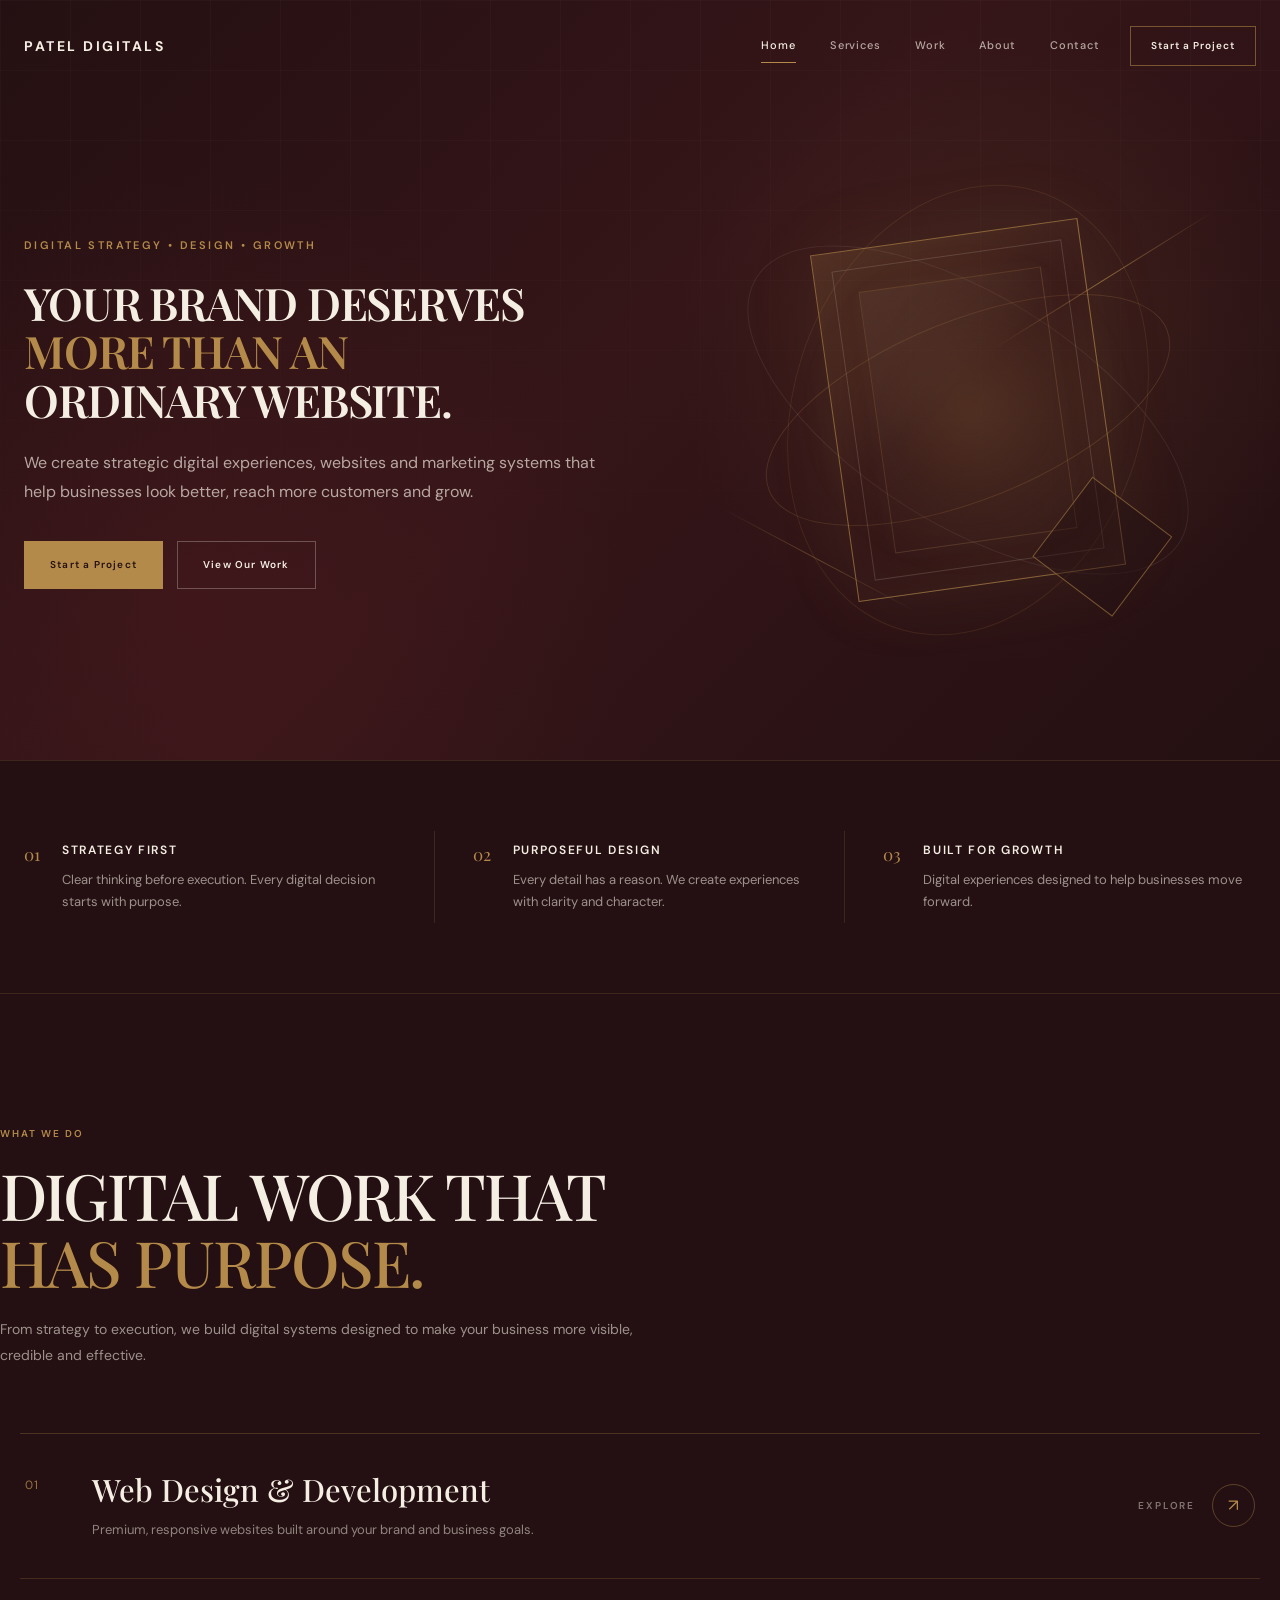
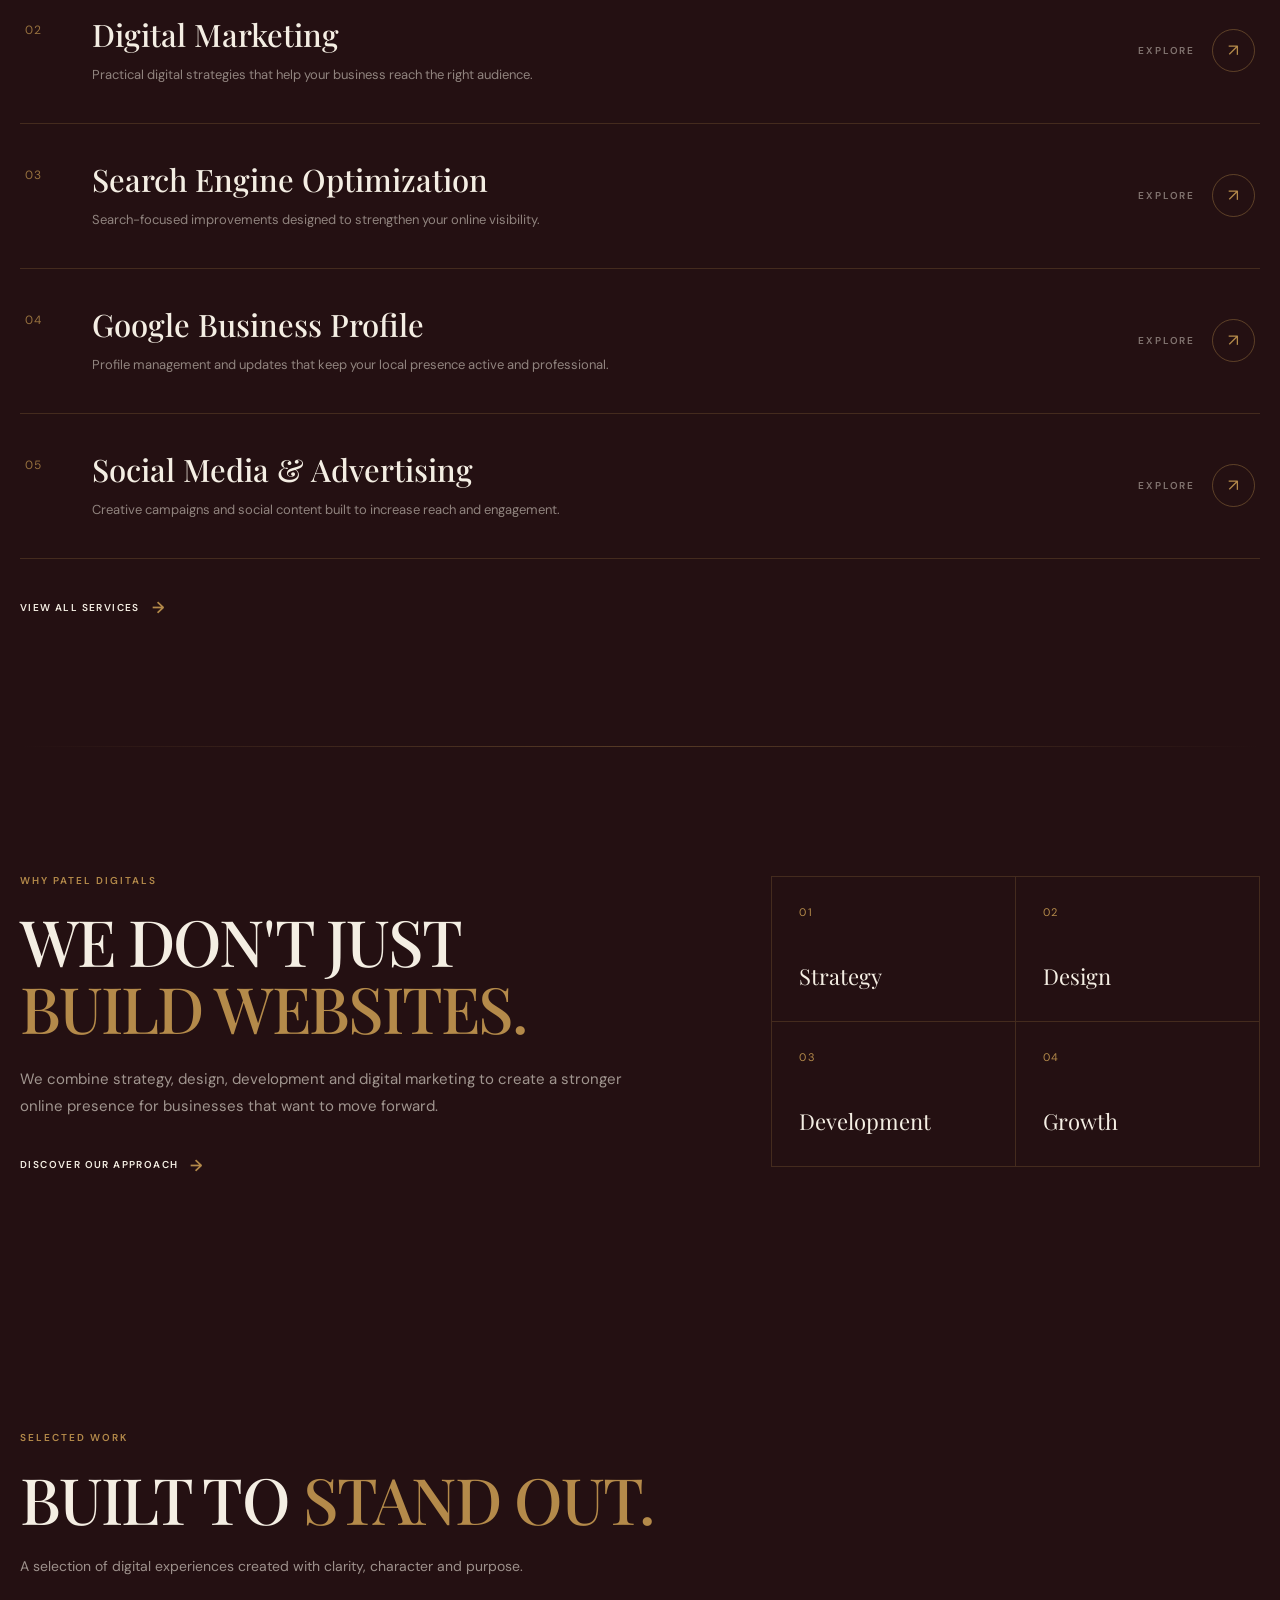
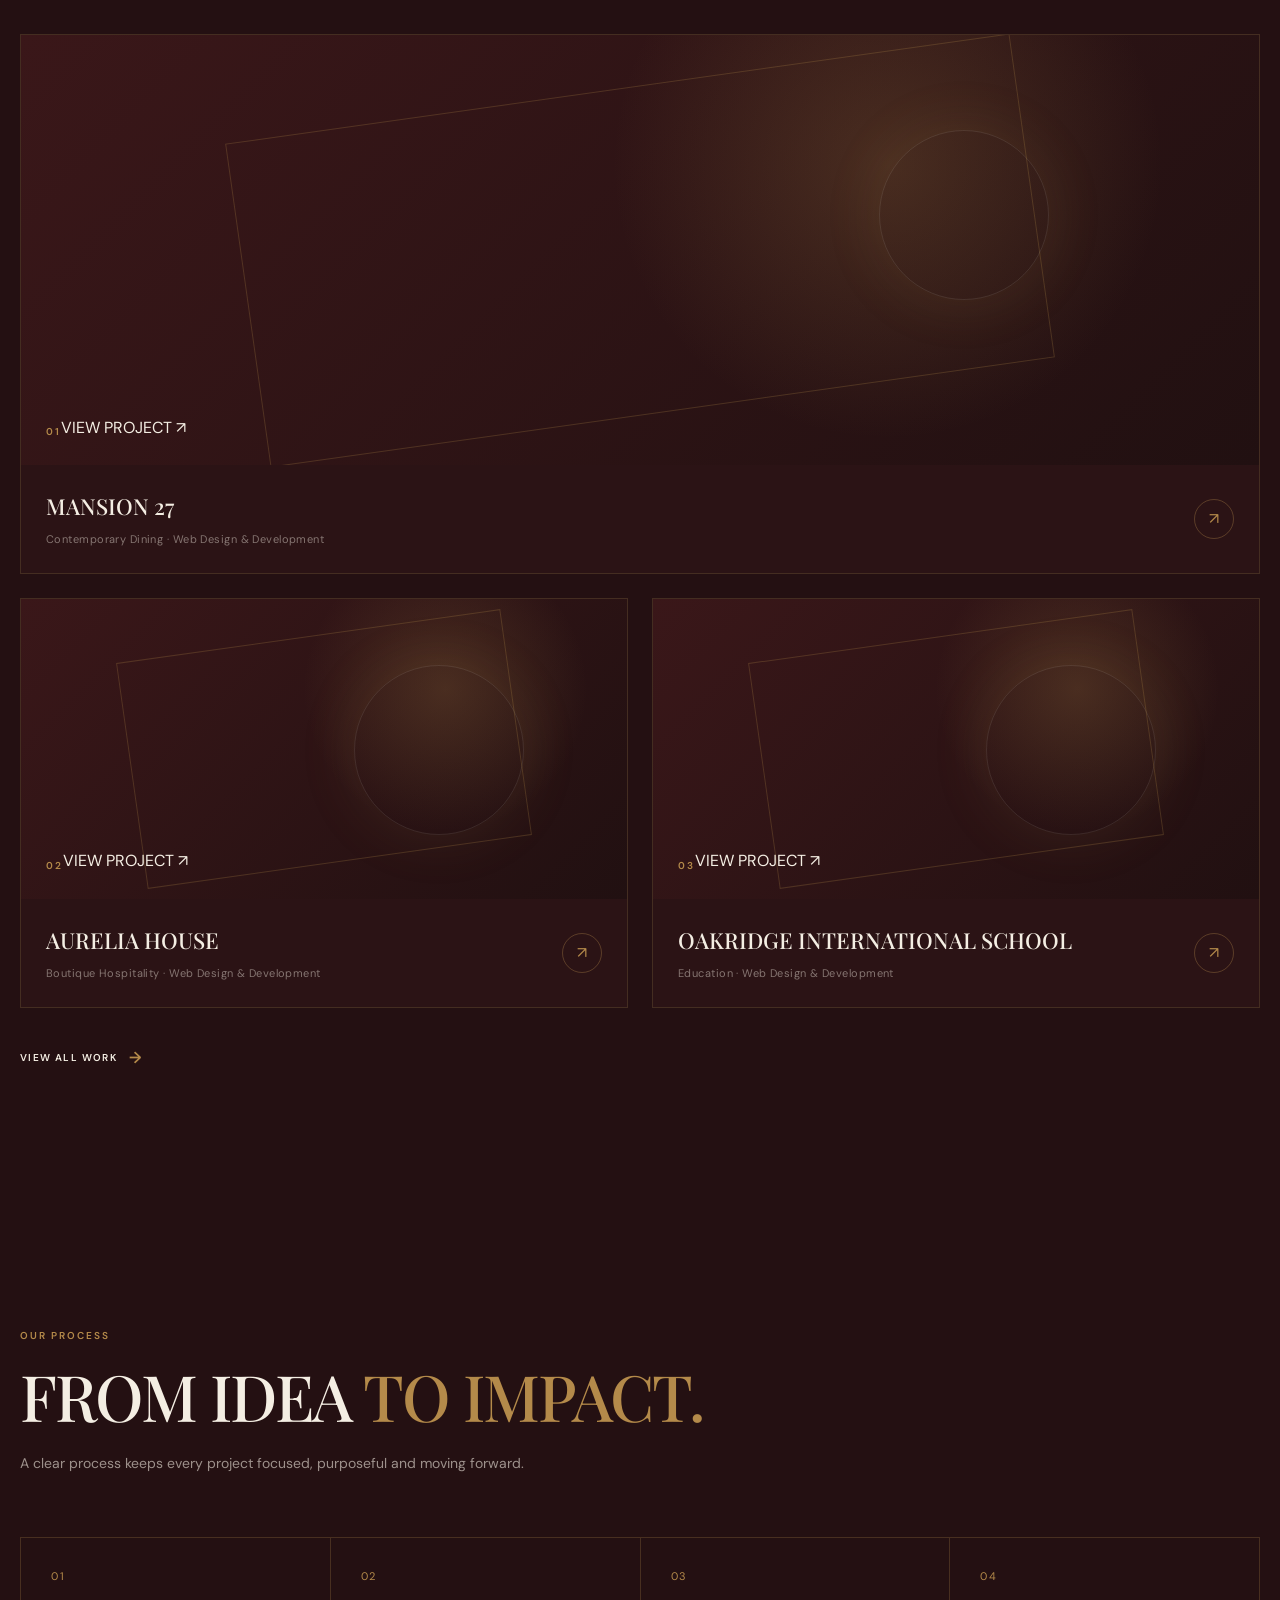
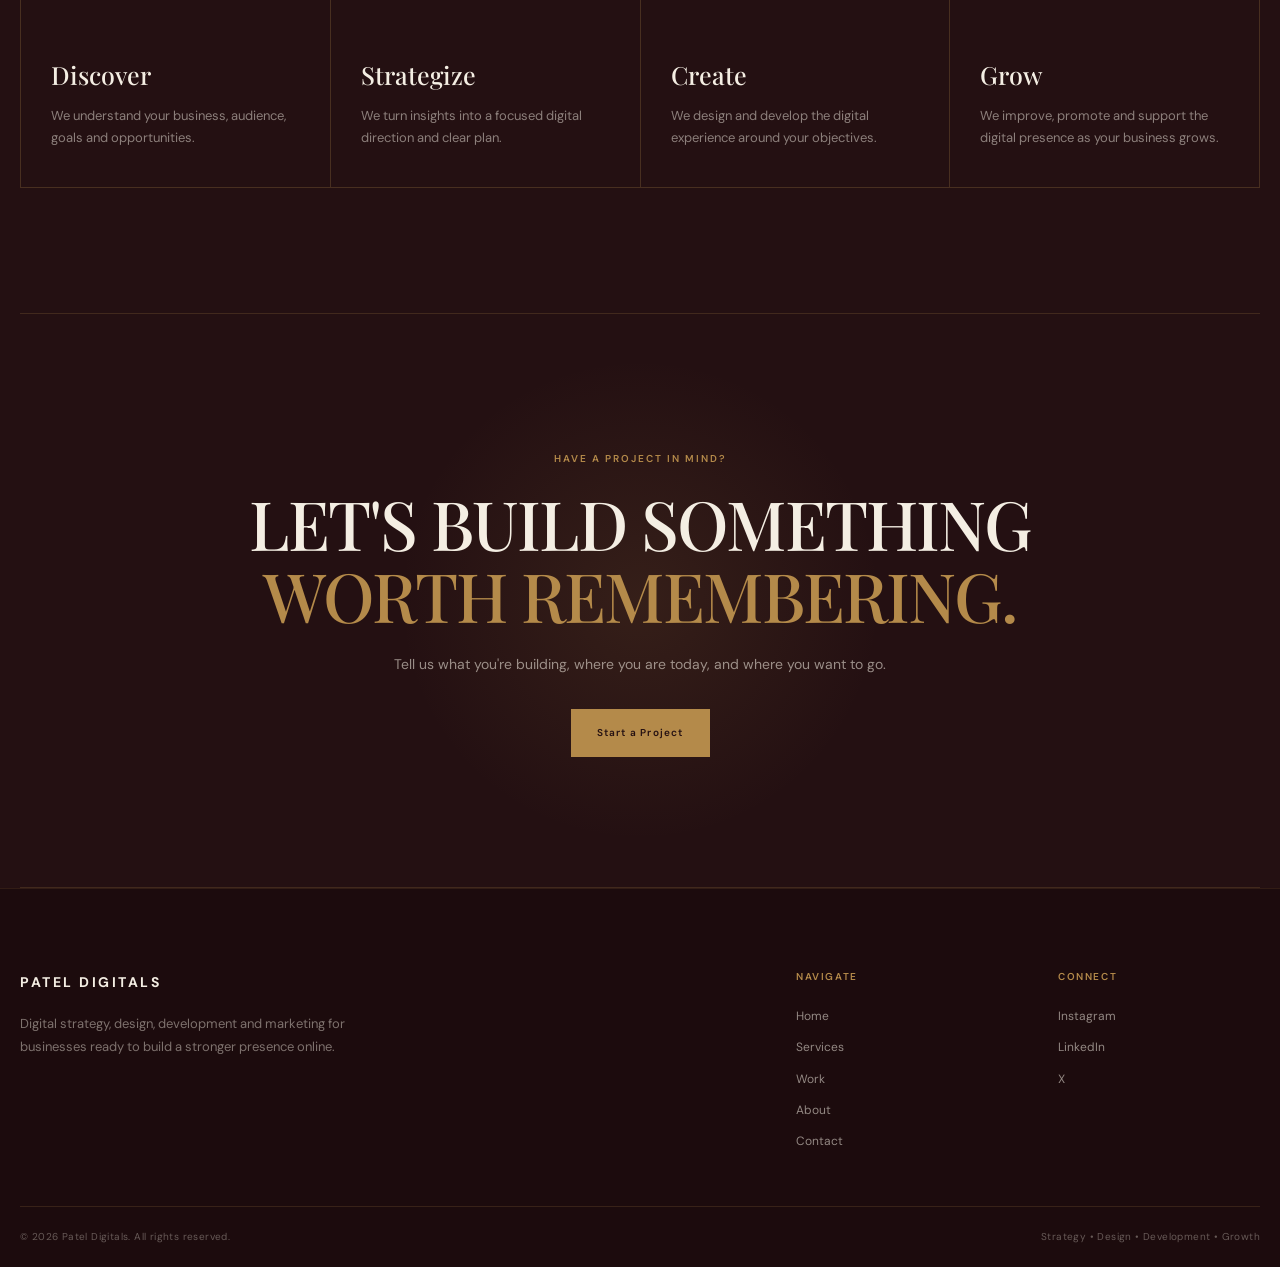
==== commit fa20e52b: "Update index.html" ====
--- a/index.html
+++ b/index.html
@@ -578,7 +578,6 @@
         </section>
 
 
-       ```html
 <!-- =====================================================
      SELECTED WORK
 ====================================================== -->
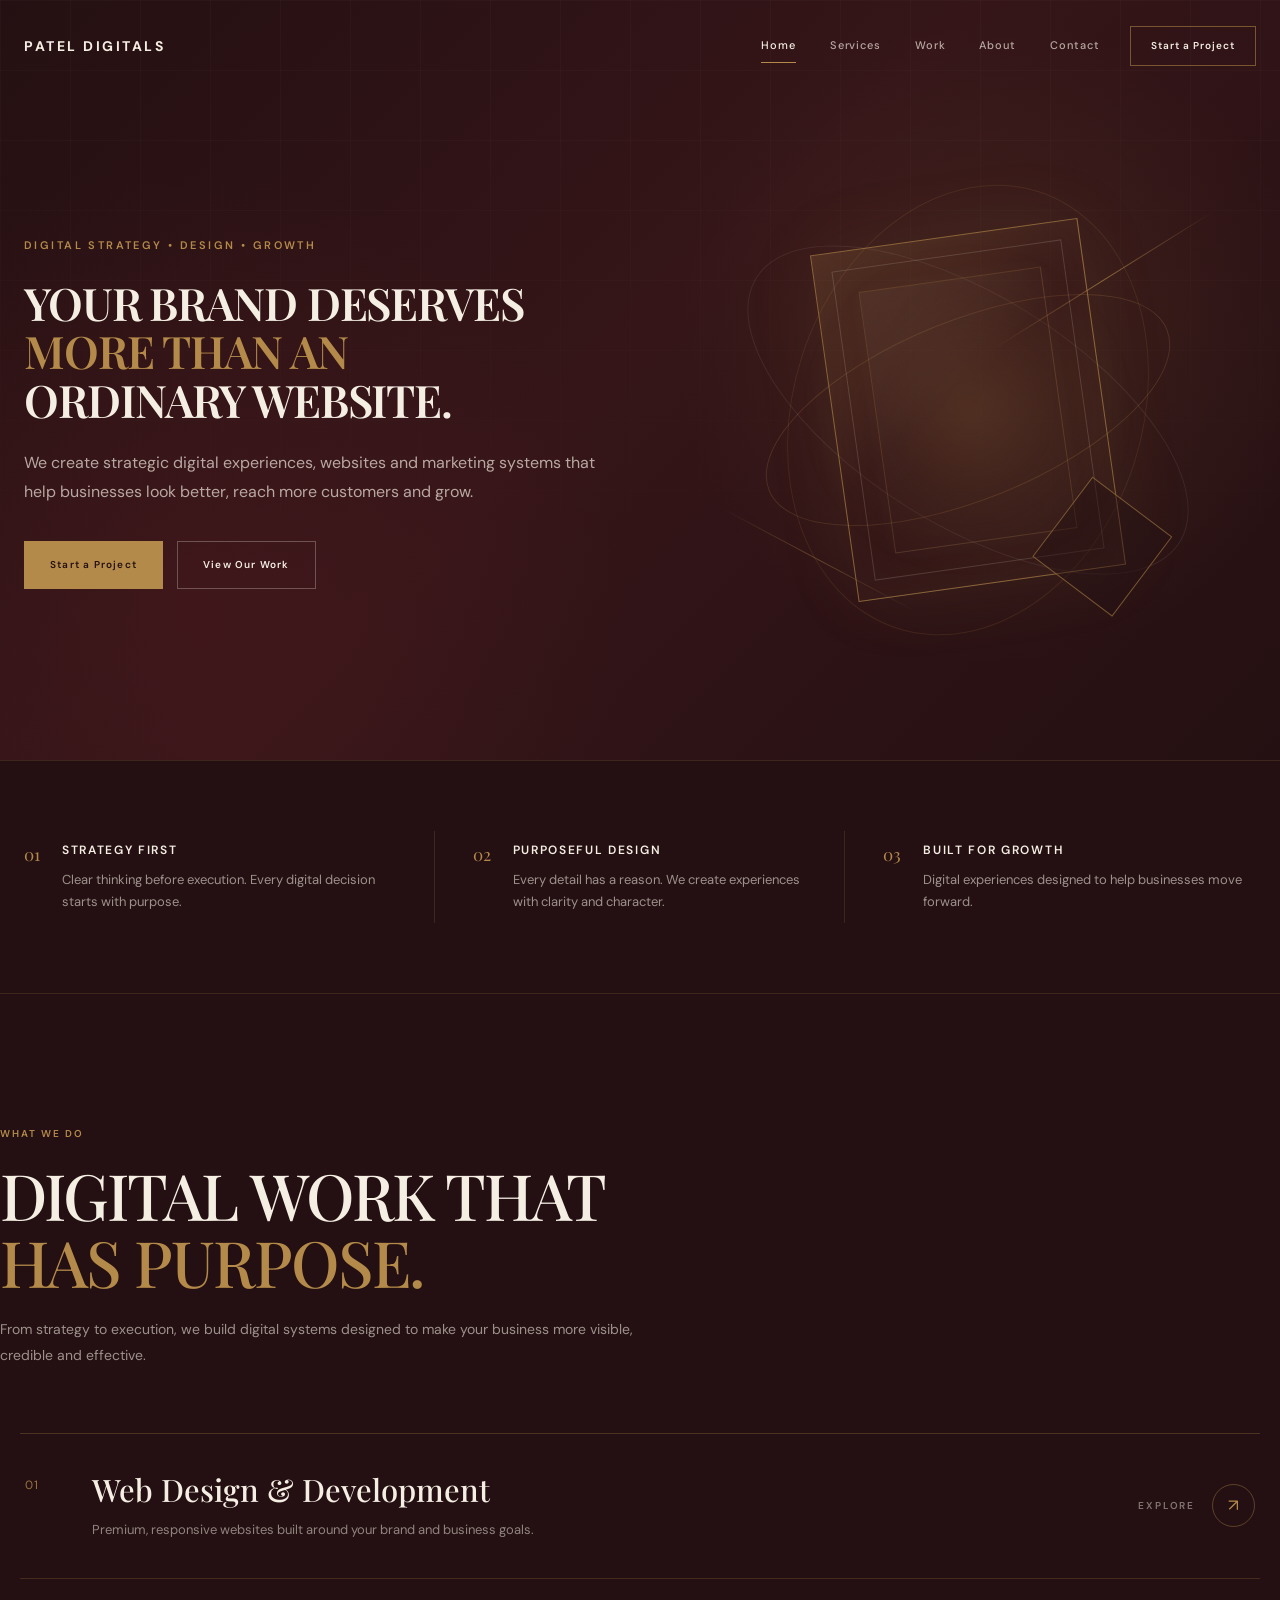
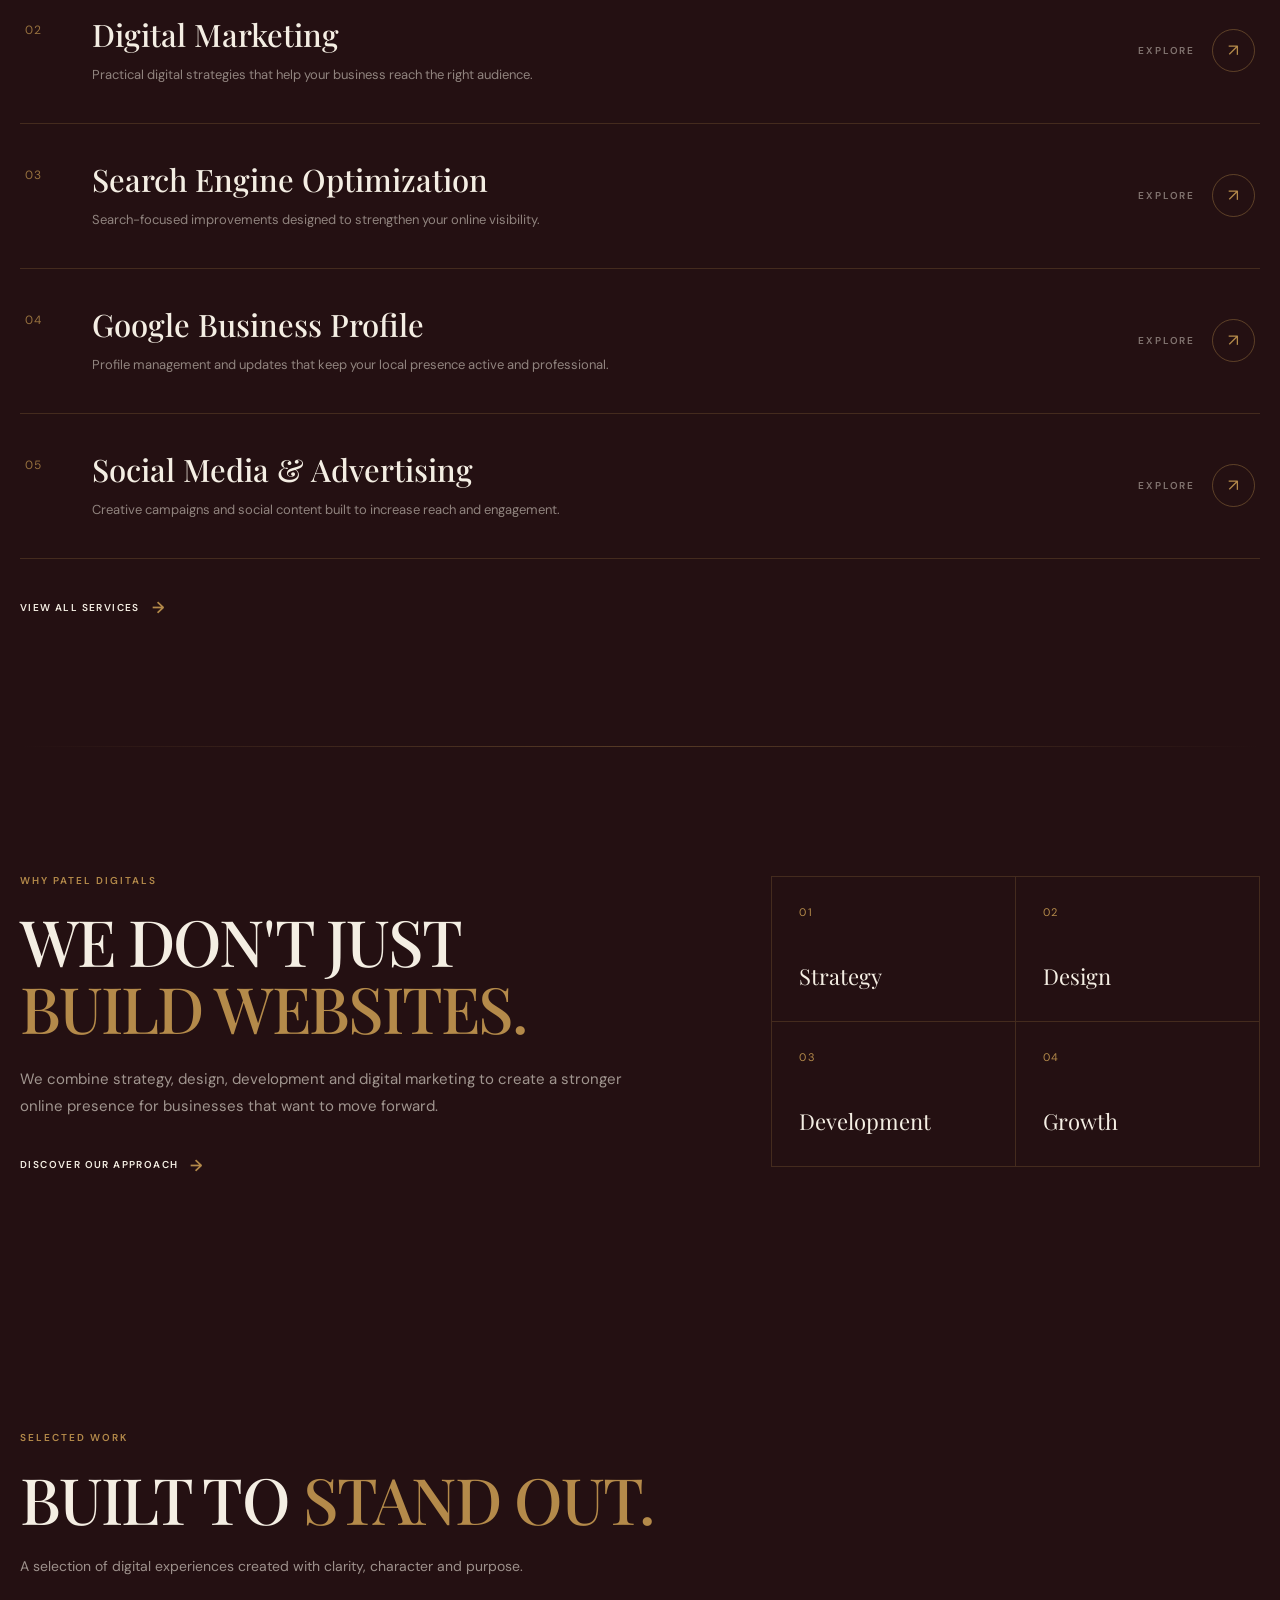
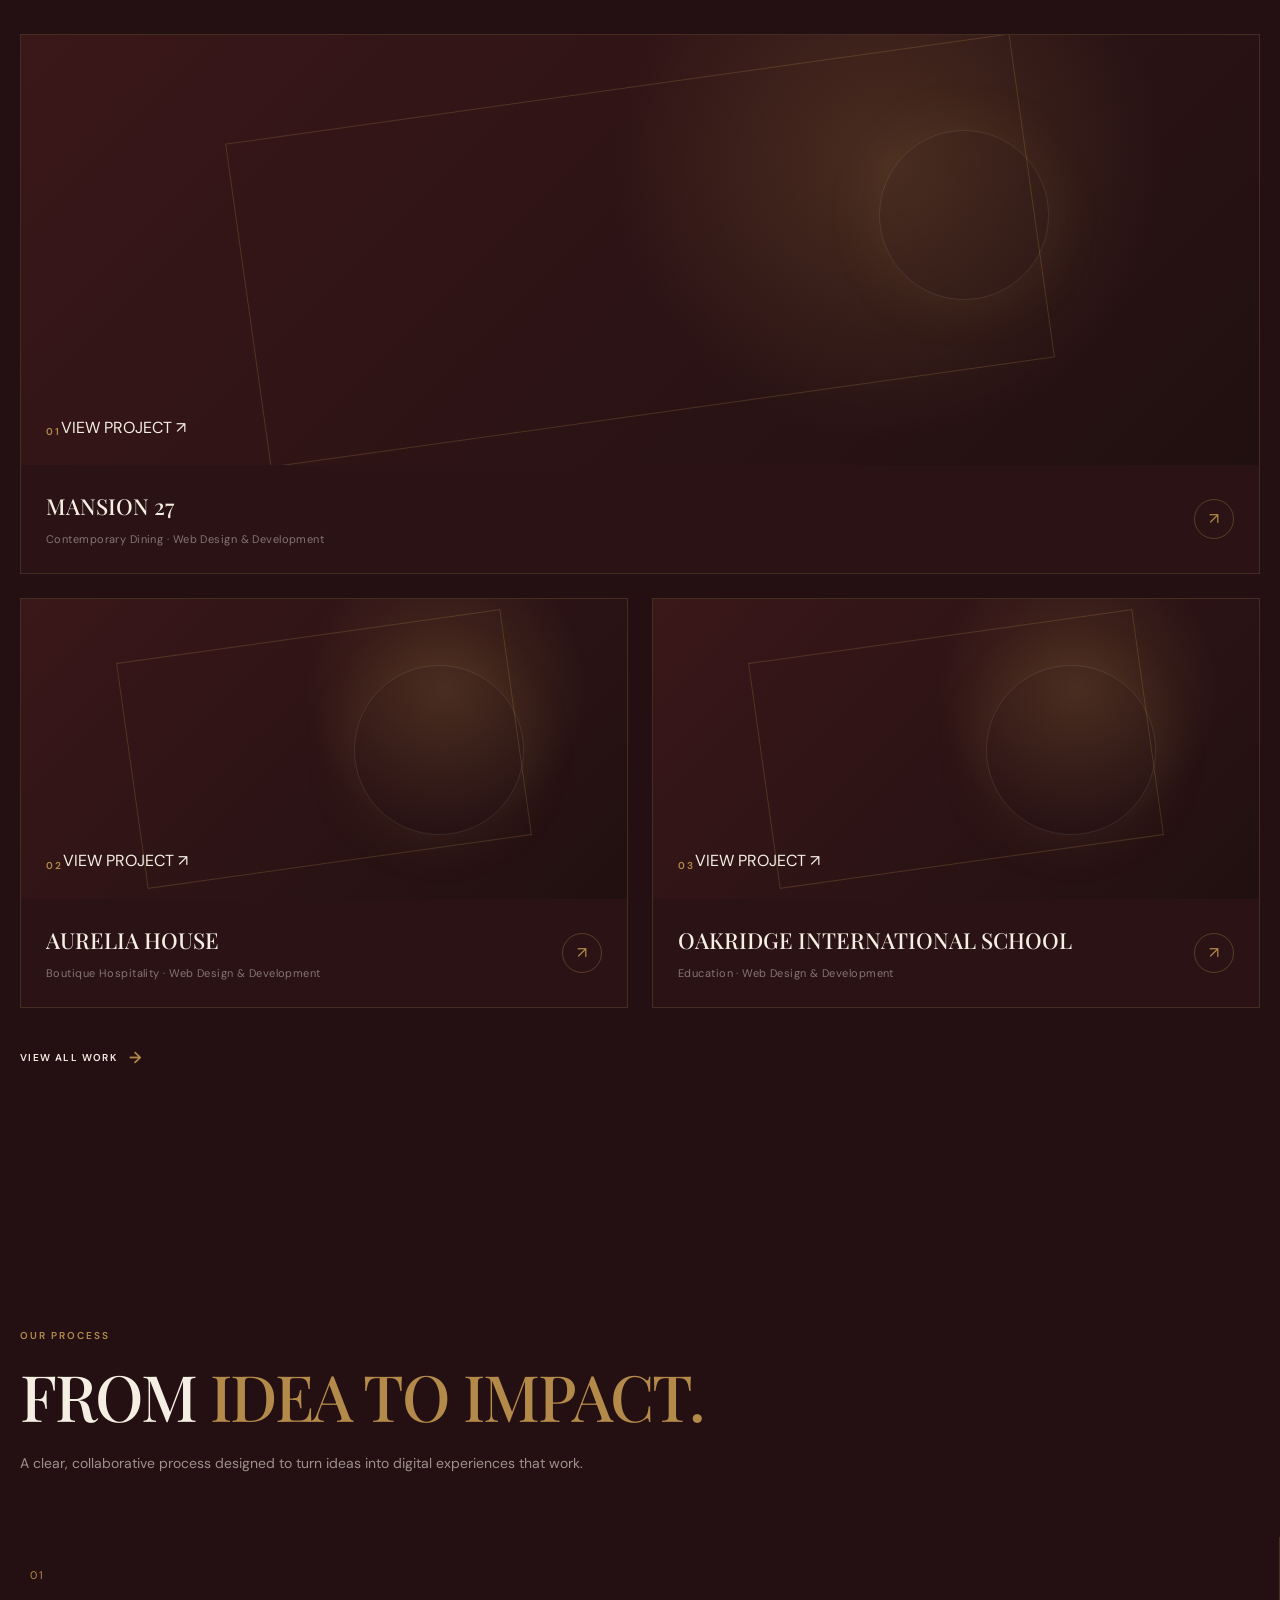
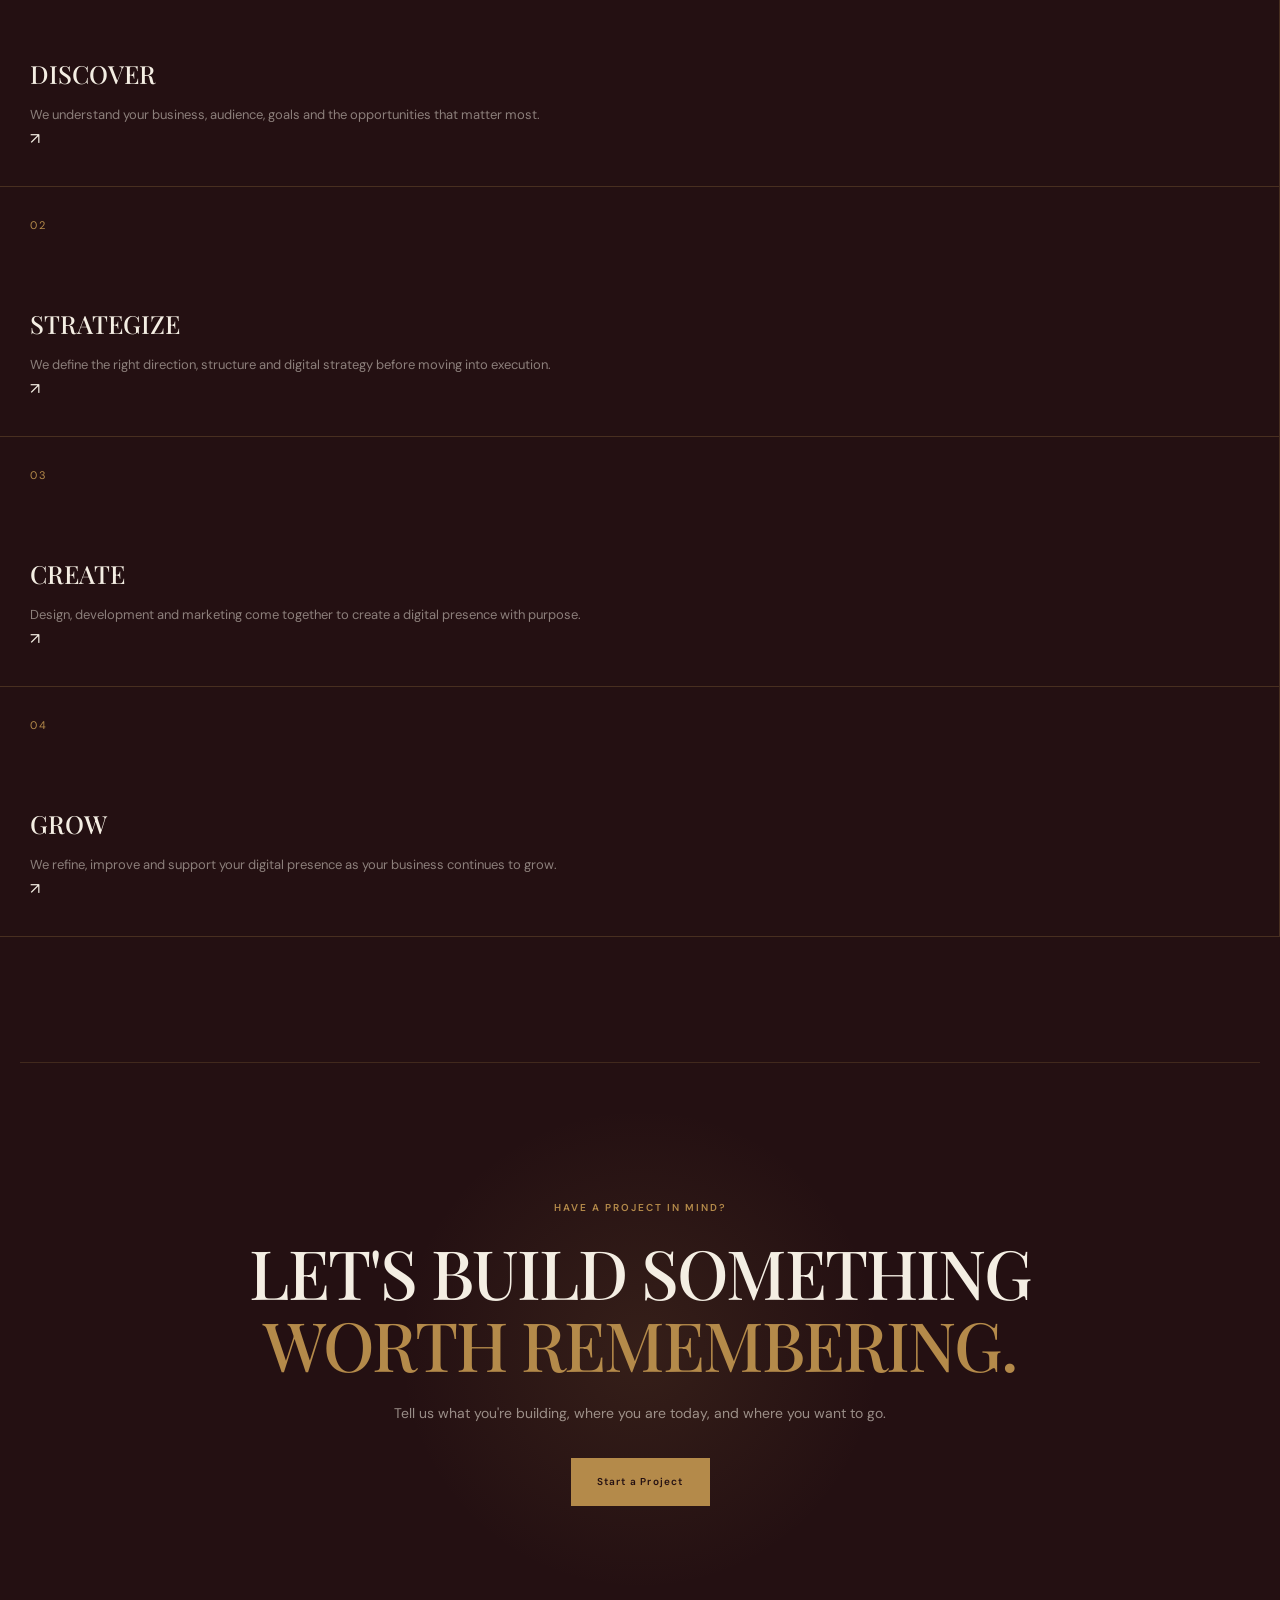
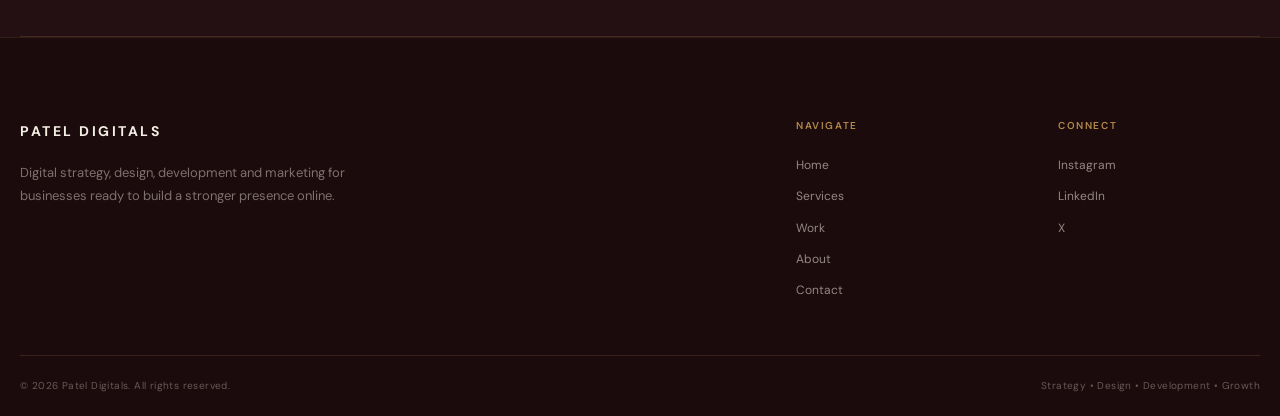
==== commit 6e87fd6f: "Update index.html" ====
--- a/index.html
+++ b/index.html
@@ -605,9 +605,7 @@
 
     <div class="work-grid">
 
-        <!-- =================================================
-             PROJECT 01 — MANSION 27
-        ================================================== -->
+        <!-- PROJECT 01 — MANSION 27 -->
 
         <a
             href="https://prince-patle-04.github.io/MANSION-27/"
@@ -633,29 +631,21 @@
             <div class="work-info">
 
                 <div>
-
-                    <h3>
-                        MANSION 27
-                    </h3>
+                    <h3>MANSION 27</h3>
 
                     <p>
                         Contemporary Dining · Web Design &amp; Development
                     </p>
-
-                </div>
-
-                <span class="work-arrow">
-                    ↗
-                </span>
+                </div>
+
+                <span class="work-arrow">↗</span>
 
             </div>
 
         </a>
 
 
-        <!-- =================================================
-             PROJECT 02 — AURELIA HOUSE
-        ================================================== -->
+        <!-- PROJECT 02 — AURELIA HOUSE -->
 
         <a
             href="https://prince-patle-04.github.io/AURELIA-HOUSE/"
@@ -681,29 +671,21 @@
             <div class="work-info">
 
                 <div>
-
-                    <h3>
-                        AURELIA HOUSE
-                    </h3>
+                    <h3>AURELIA HOUSE</h3>
 
                     <p>
                         Boutique Hospitality · Web Design &amp; Development
                     </p>
-
-                </div>
-
-                <span class="work-arrow">
-                    ↗
-                </span>
+                </div>
+
+                <span class="work-arrow">↗</span>
 
             </div>
 
         </a>
 
 
-        <!-- =================================================
-             PROJECT 03 — OAKRIDGE INTERNATIONAL SCHOOL
-        ================================================== -->
+        <!-- PROJECT 03 — OAKRIDGE INTERNATIONAL SCHOOL -->
 
         <a
             href="https://prince-patle-04.github.io/Oakridge-International-School/"
@@ -729,20 +711,14 @@
             <div class="work-info">
 
                 <div>
-
-                    <h3>
-                        OAKRIDGE INTERNATIONAL SCHOOL
-                    </h3>
+                    <h3>OAKRIDGE INTERNATIONAL SCHOOL</h3>
 
                     <p>
                         Education · Web Design &amp; Development
                     </p>
-
-                </div>
-
-                <span class="work-arrow">
-                    ↗
-                </span>
+                </div>
+
+                <span class="work-arrow">↗</span>
 
             </div>
 
@@ -762,109 +738,148 @@
 
 </section>
 
-        <!-- =====================================================
-             PROCESS
-        ====================================================== -->
-
-        <section class="process-section">
-
-            <div class="section-heading">
-
-                <span class="eyebrow">
-                    OUR PROCESS
-                </span>
-
-                <h2>
-                    FROM IDEA
-                    <span>TO IMPACT.</span>
-                </h2>
+
+<!-- =====================================================
+     PROCESS
+====================================================== -->
+
+<section class="process-section">
+
+    <div class="section-heading">
+
+        <span class="eyebrow">
+            OUR PROCESS
+        </span>
+
+        <h2>
+            FROM
+            <span>IDEA TO IMPACT.</span>
+        </h2>
+
+        <p>
+            A clear, collaborative process designed to turn
+            ideas into digital experiences that work.
+        </p>
+
+    </div>
+
+
+    <div class="process-list">
+
+        <!-- STEP 01 -->
+
+        <div class="process-item reveal">
+
+            <div class="process-number">
+                01
+            </div>
+
+            <div class="process-content">
+
+                <h3>
+                    DISCOVER
+                </h3>
 
                 <p>
-                    A clear process keeps every project focused,
-                    purposeful and moving forward.
+                    We understand your business, audience,
+                    goals and the opportunities that matter most.
                 </p>
 
             </div>
 
-
-            <div class="process-grid">
-
-                <div class="process-item">
-
-                    <span class="process-number">
-                        01
-                    </span>
-
-                    <h3>
-                        Discover
-                    </h3>
-
-                    <p>
-                        We understand your business, audience,
-                        goals and opportunities.
-                    </p>
-
-                </div>
-
-
-                <div class="process-item">
-
-                    <span class="process-number">
-                        02
-                    </span>
-
-                    <h3>
-                        Strategize
-                    </h3>
-
-                    <p>
-                        We turn insights into a focused digital
-                        direction and clear plan.
-                    </p>
-
-                </div>
-
-
-                <div class="process-item">
-
-                    <span class="process-number">
-                        03
-                    </span>
-
-                    <h3>
-                        Create
-                    </h3>
-
-                    <p>
-                        We design and develop the digital
-                        experience around your objectives.
-                    </p>
-
-                </div>
-
-
-                <div class="process-item">
-
-                    <span class="process-number">
-                        04
-                    </span>
-
-                    <h3>
-                        Grow
-                    </h3>
-
-                    <p>
-                        We improve, promote and support the
-                        digital presence as your business grows.
-                    </p>
-
-                </div>
-
-            </div>
-
-        </section>
-
-
+            <div class="process-arrow">
+                ↗
+            </div>
+
+        </div>
+
+
+        <!-- STEP 02 -->
+
+        <div class="process-item reveal">
+
+            <div class="process-number">
+                02
+            </div>
+
+            <div class="process-content">
+
+                <h3>
+                    STRATEGIZE
+                </h3>
+
+                <p>
+                    We define the right direction, structure and
+                    digital strategy before moving into execution.
+                </p>
+
+            </div>
+
+            <div class="process-arrow">
+                ↗
+            </div>
+
+        </div>
+
+
+        <!-- STEP 03 -->
+
+        <div class="process-item reveal">
+
+            <div class="process-number">
+                03
+            </div>
+
+            <div class="process-content">
+
+                <h3>
+                    CREATE
+                </h3>
+
+                <p>
+                    Design, development and marketing come together
+                    to create a digital presence with purpose.
+                </p>
+
+            </div>
+
+            <div class="process-arrow">
+                ↗
+            </div>
+
+        </div>
+
+
+        <!-- STEP 04 -->
+
+        <div class="process-item reveal">
+
+            <div class="process-number">
+                04
+            </div>
+
+            <div class="process-content">
+
+                <h3>
+                    GROW
+                </h3>
+
+                <p>
+                    We refine, improve and support your digital
+                    presence as your business continues to grow.
+                </p>
+
+            </div>
+
+            <div class="process-arrow">
+                ↗
+            </div>
+
+        </div>
+
+    </div>
+
+</section>
         <!-- =====================================================
              FINAL CTA
         ====================================================== -->
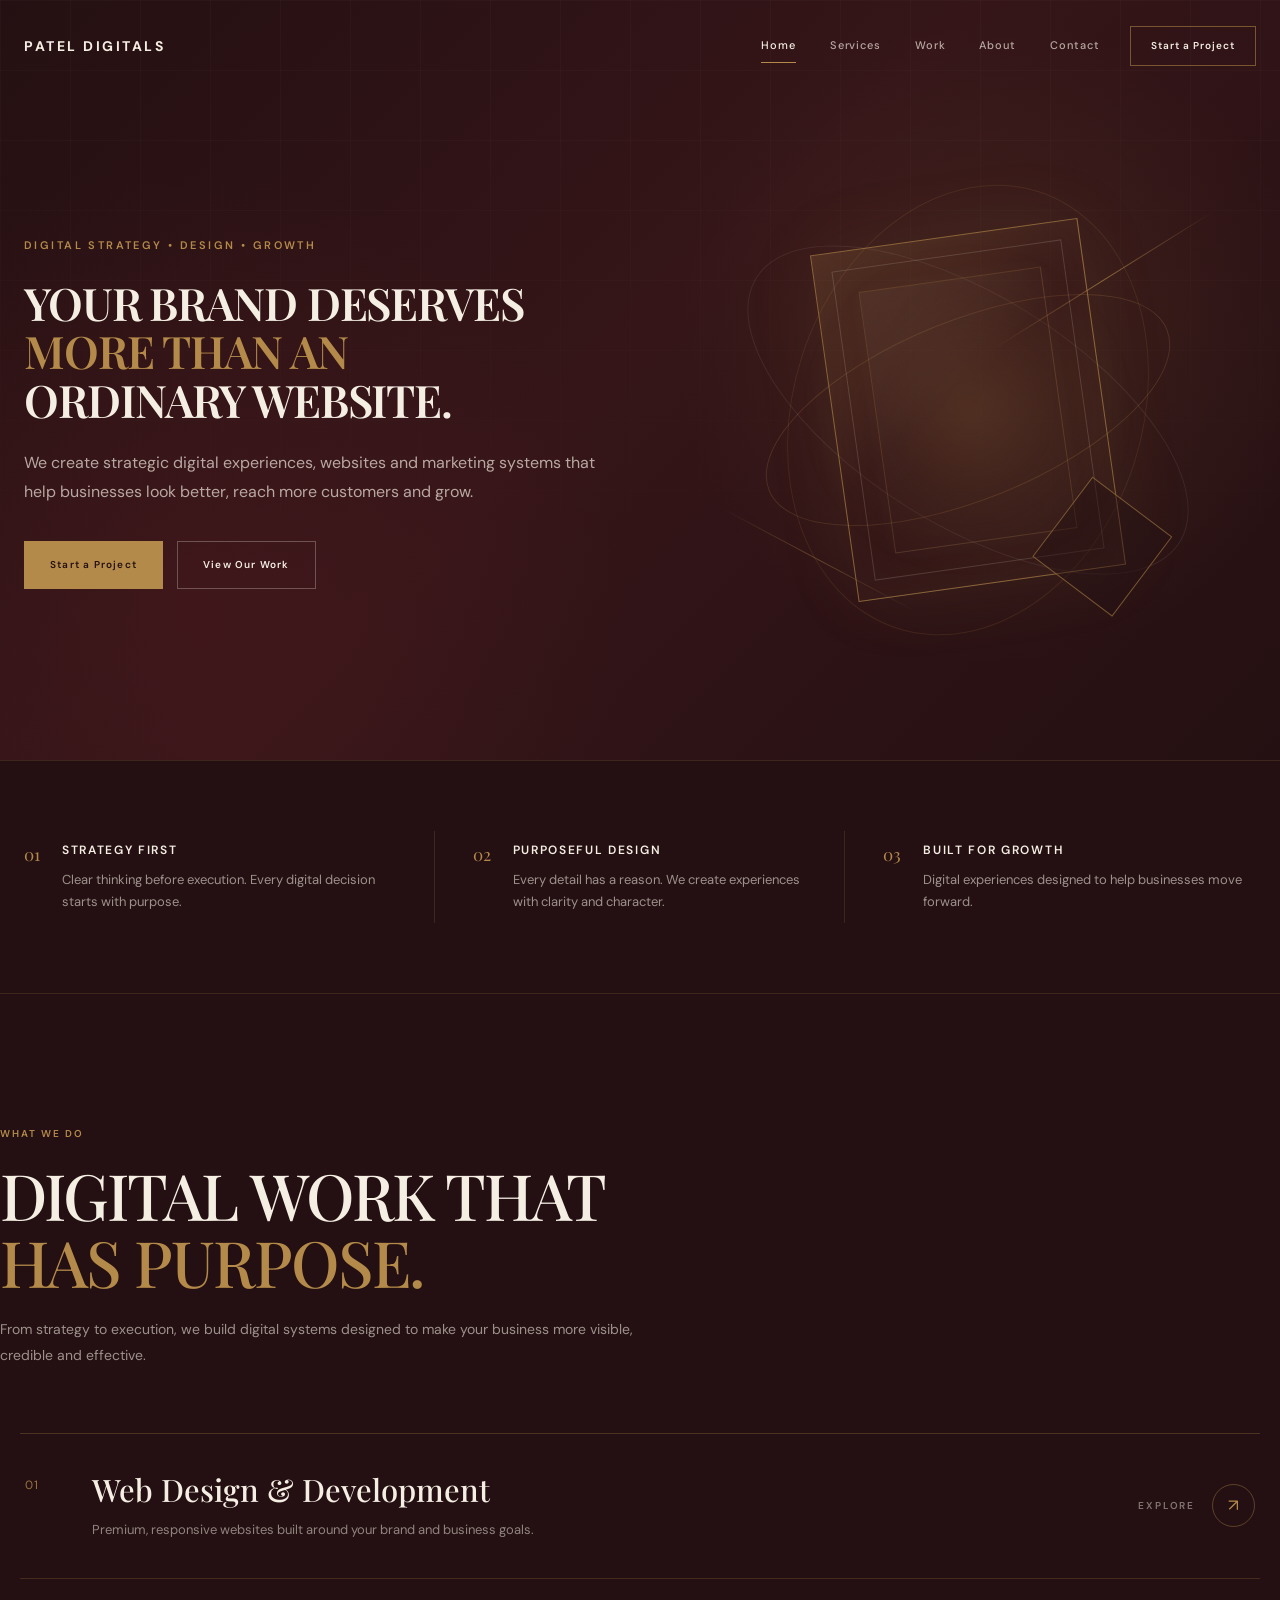
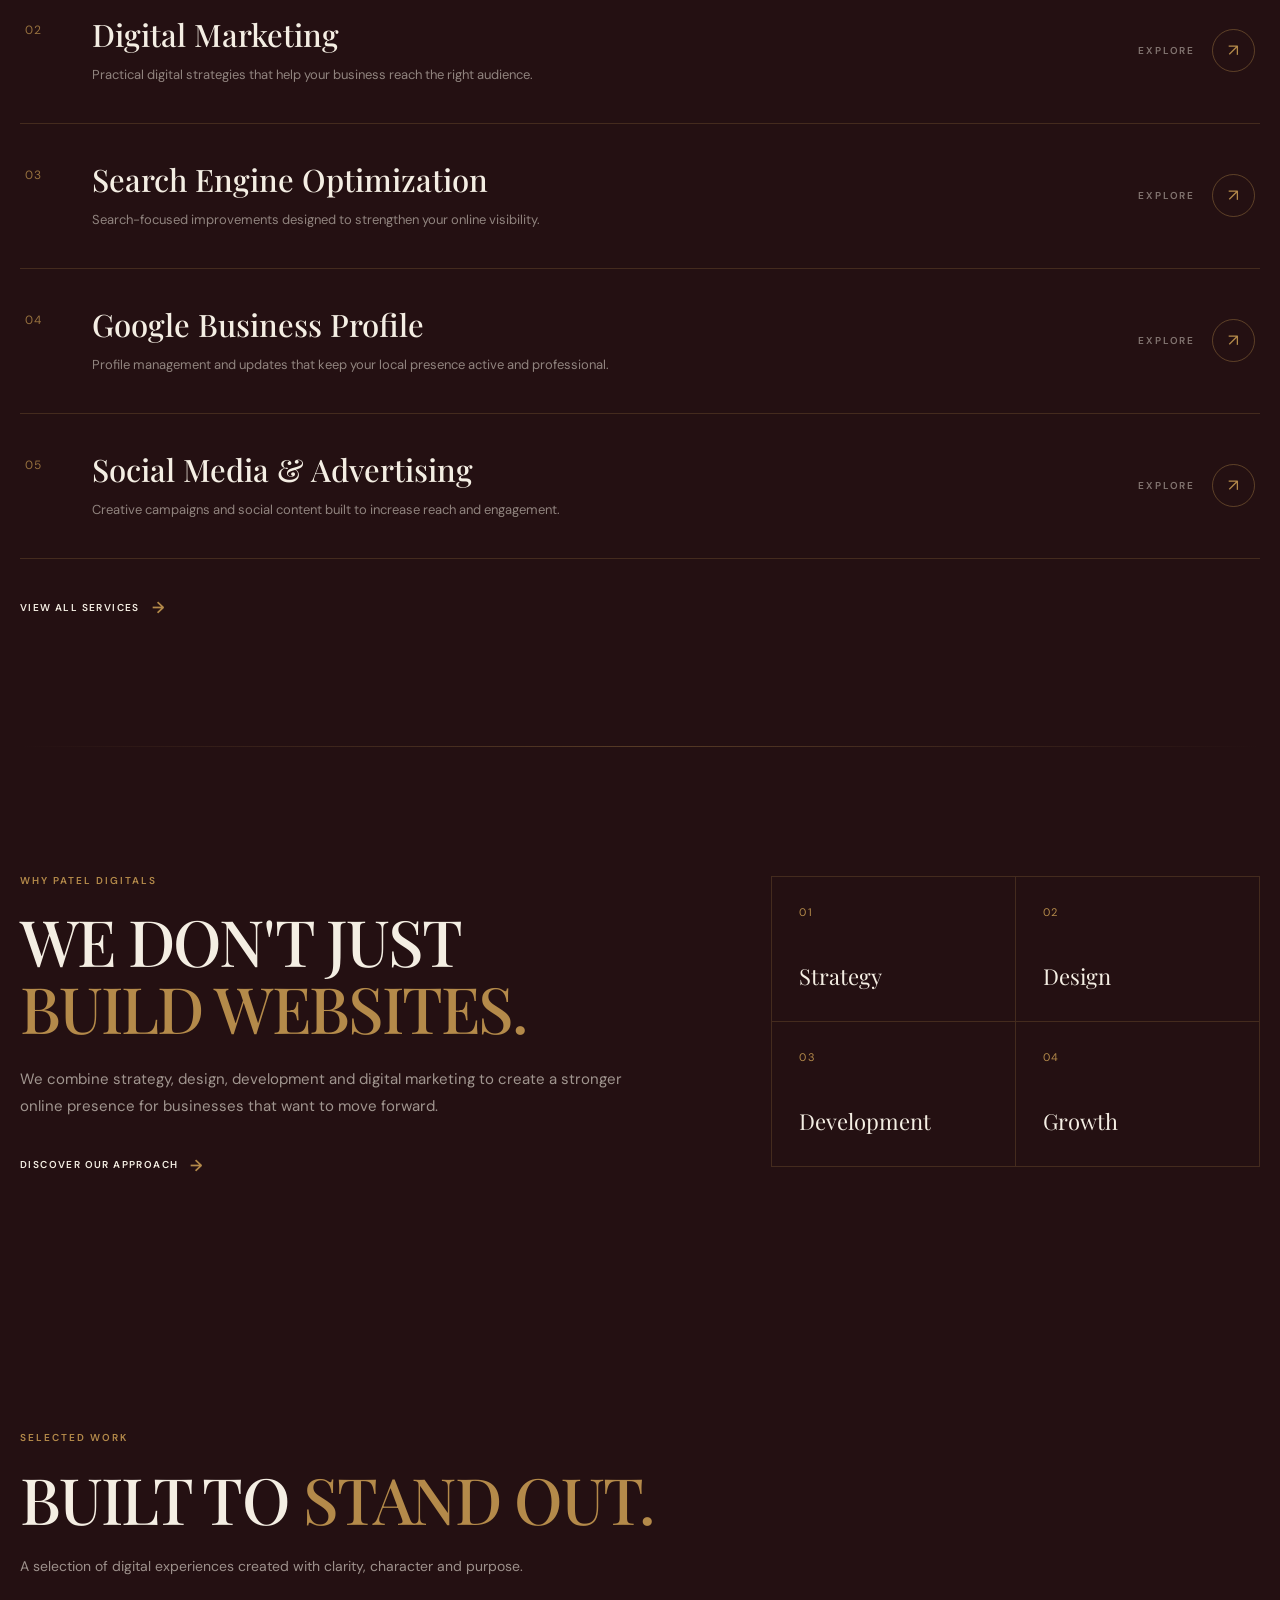
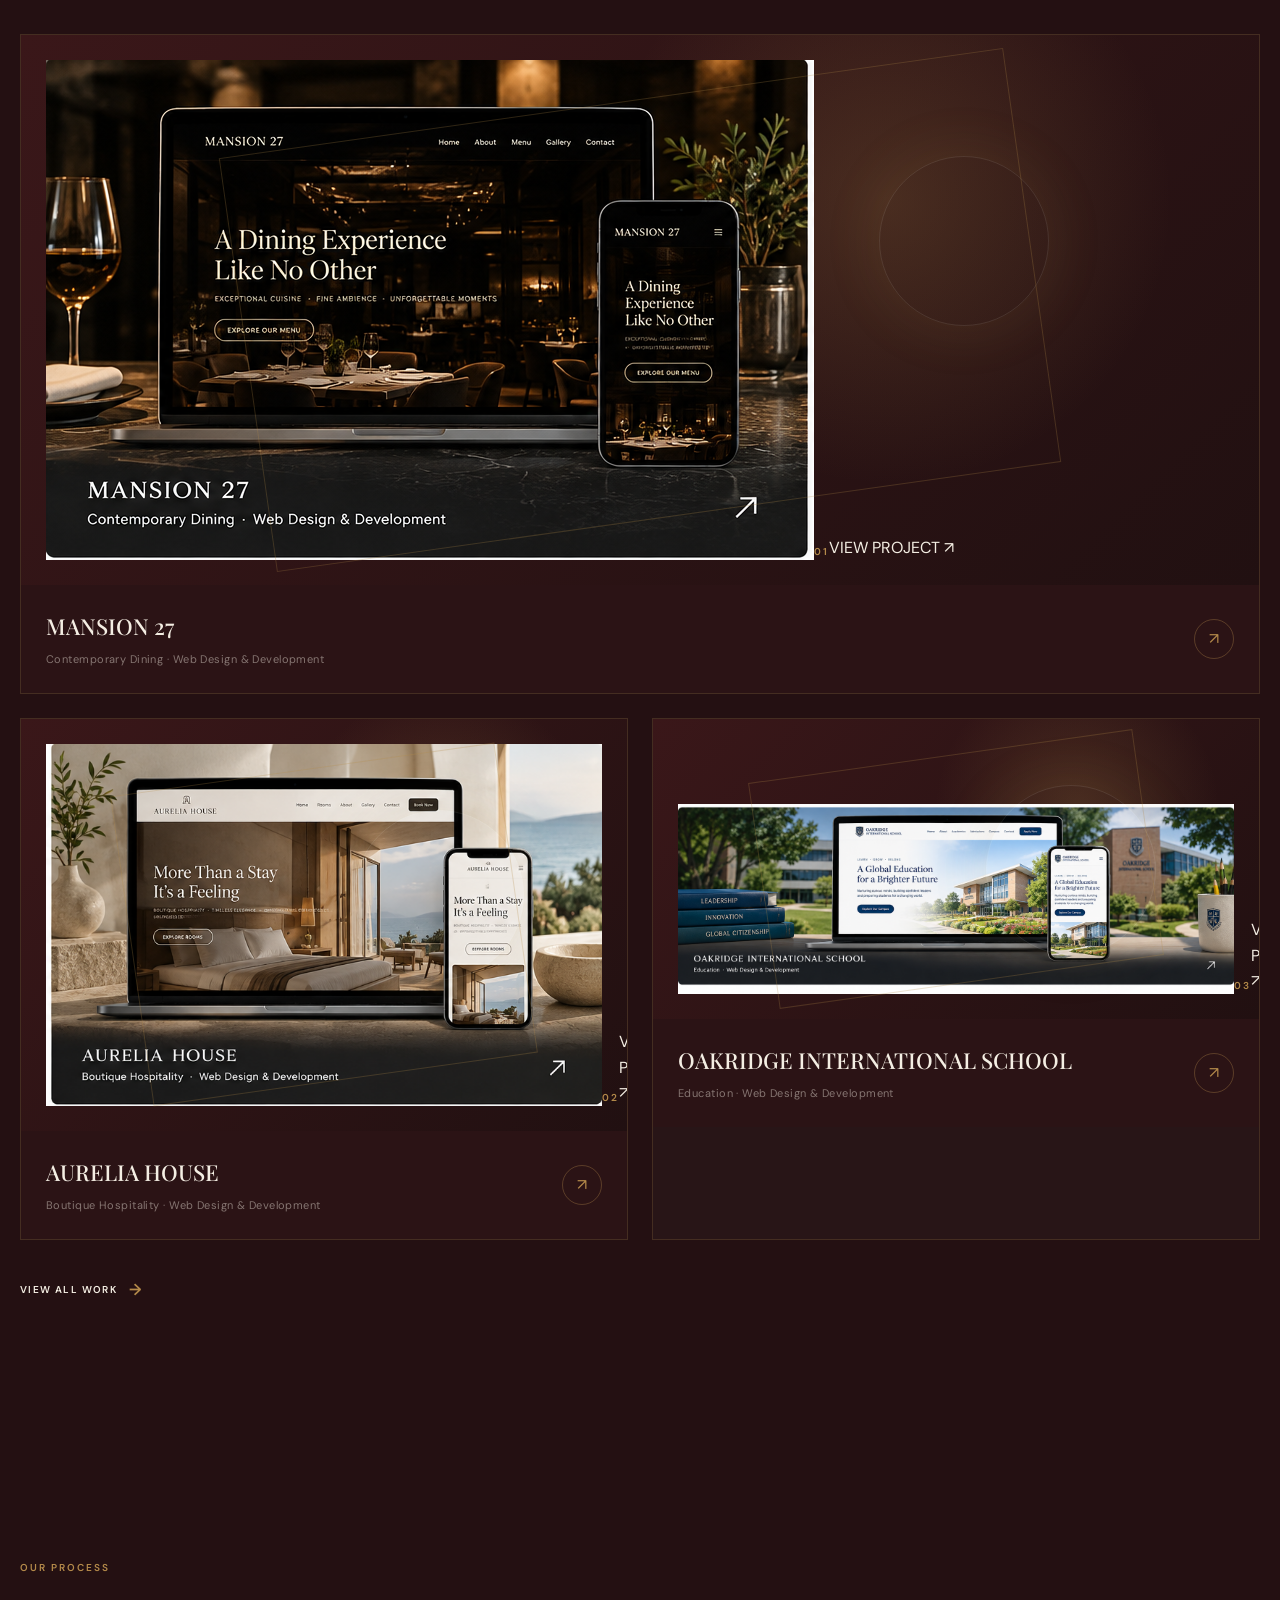
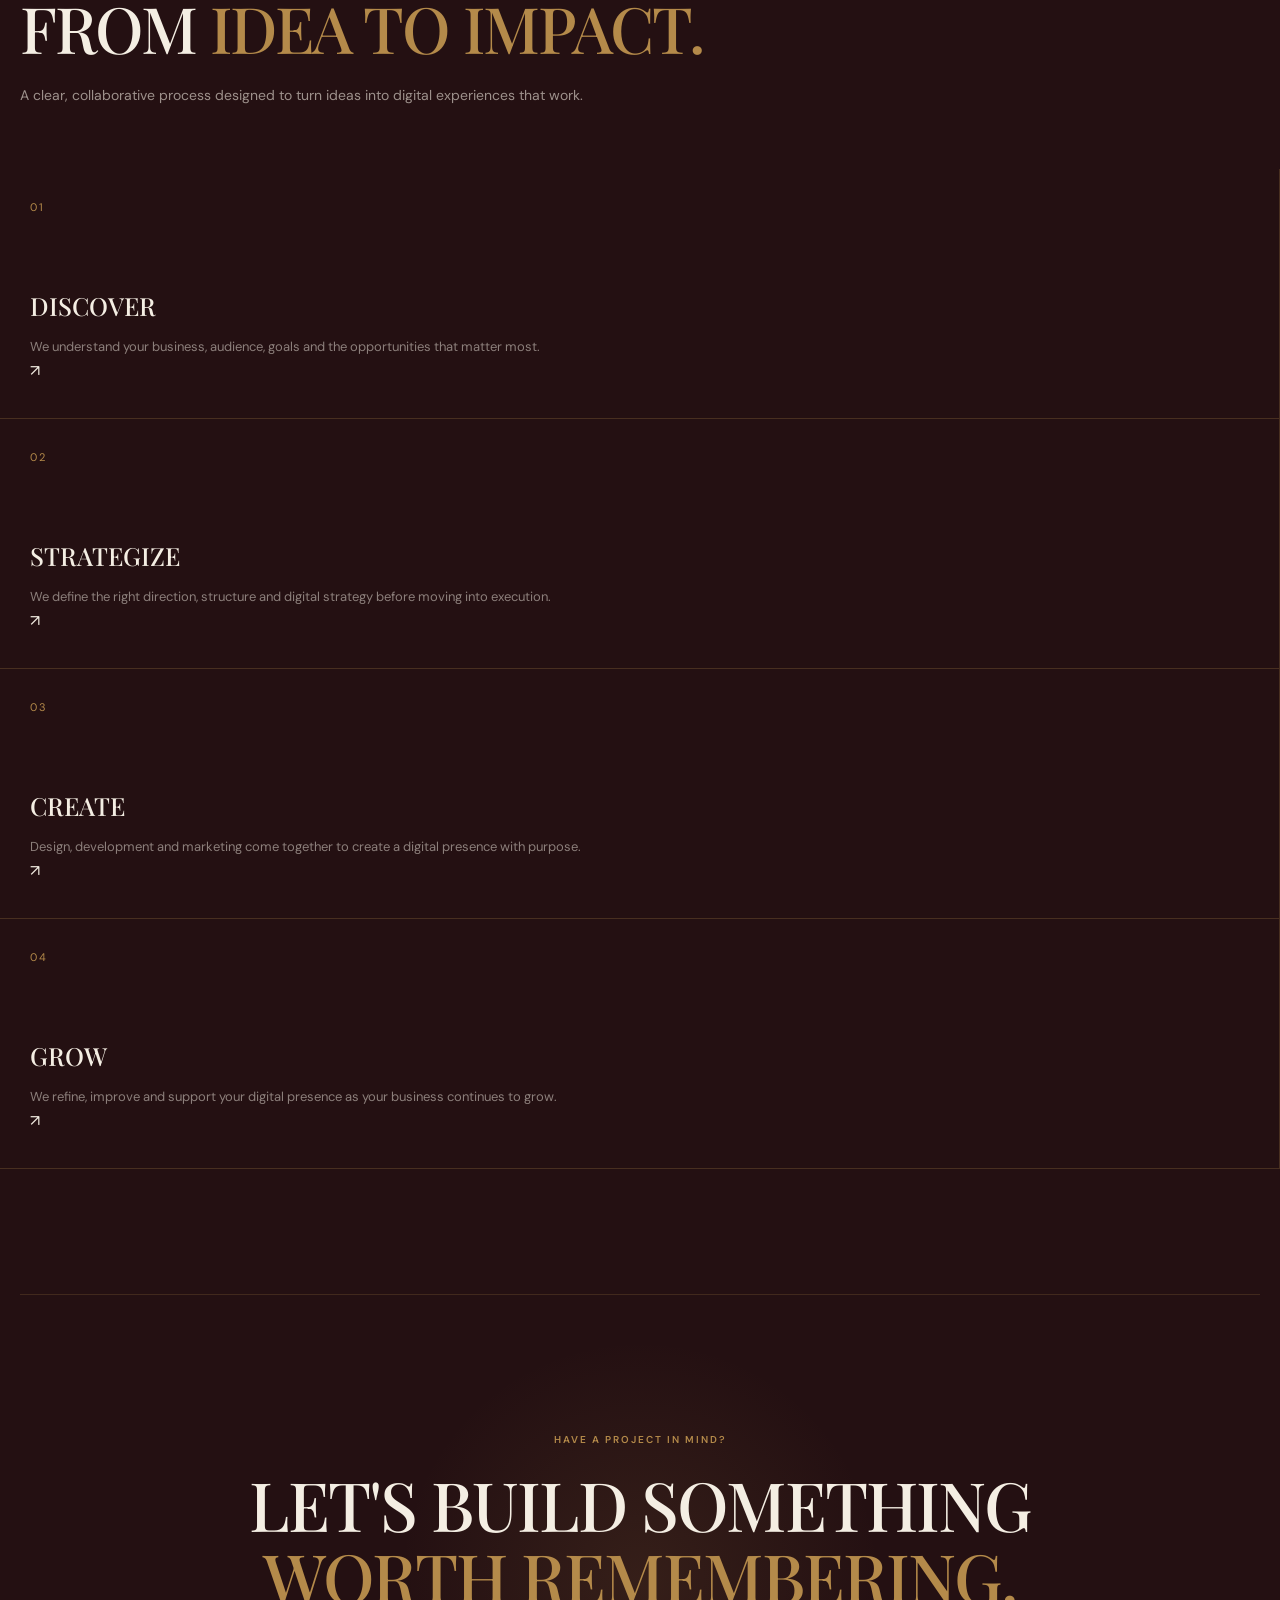
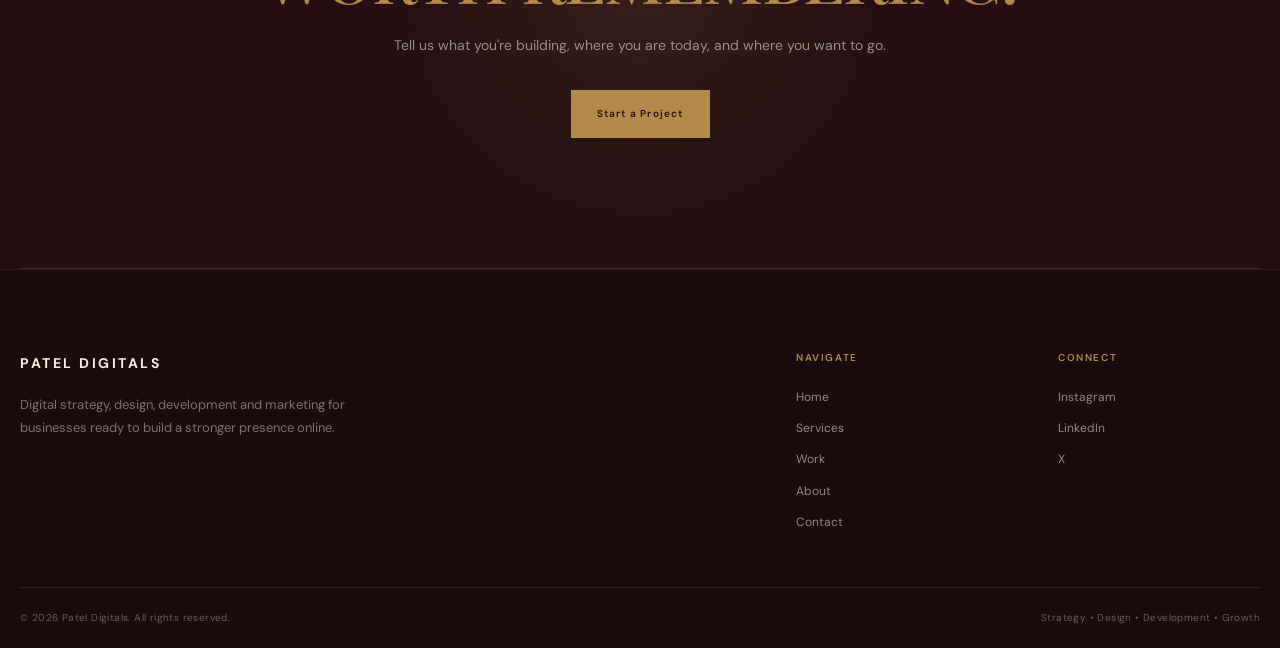
==== commit 2c9699c1: "Update index.html" ====
--- a/index.html
+++ b/index.html
@@ -614,19 +614,24 @@
             rel="noopener noreferrer"
         >
 
-            <div class="work-image">
-
-                <span class="work-project">
-                    01
-                </span>
-
-                <div class="work-overlay">
-                    <span>
-                        VIEW PROJECT ↗
-                    </span>
-                </div>
-
-            </div>
+          <div class="work-image">
+
+    <img
+        src="images/mansion-27-thumbnail.png"
+        alt="Mansion 27 website portfolio preview"
+    >
+
+    <span class="work-project">
+        01
+    </span>
+
+    <div class="work-overlay">
+        <span>
+            VIEW PROJECT ↗
+        </span>
+    </div>
+
+</div>
 
             <div class="work-info">
 
@@ -654,19 +659,24 @@
             rel="noopener noreferrer"
         >
 
-            <div class="work-image">
-
-                <span class="work-project">
-                    02
-                </span>
-
-                <div class="work-overlay">
-                    <span>
-                        VIEW PROJECT ↗
-                    </span>
-                </div>
-
-            </div>
+<div class="work-image">
+
+    <img
+        src="images/aurelia-house-thumbnail.png"
+        alt="Aurelia House website portfolio preview"
+    >
+
+    <span class="work-project">
+        02
+    </span>
+
+    <div class="work-overlay">
+        <span>
+            VIEW PROJECT ↗
+        </span>
+    </div>
+
+</div>
 
             <div class="work-info">
 
@@ -694,19 +704,24 @@
             rel="noopener noreferrer"
         >
 
-            <div class="work-image">
-
-                <span class="work-project">
-                    03
-                </span>
-
-                <div class="work-overlay">
-                    <span>
-                        VIEW PROJECT ↗
-                    </span>
-                </div>
-
-            </div>
+        <div class="work-image">
+
+    <img
+        src="images/oakridge-international-school-thumbnail.png"
+        alt="Oakridge International School website portfolio preview"
+    >
+
+    <span class="work-project">
+        03
+    </span>
+
+    <div class="work-overlay">
+        <span>
+            VIEW PROJECT ↗
+        </span>
+    </div>
+
+</div>
 
             <div class="work-info">
 
